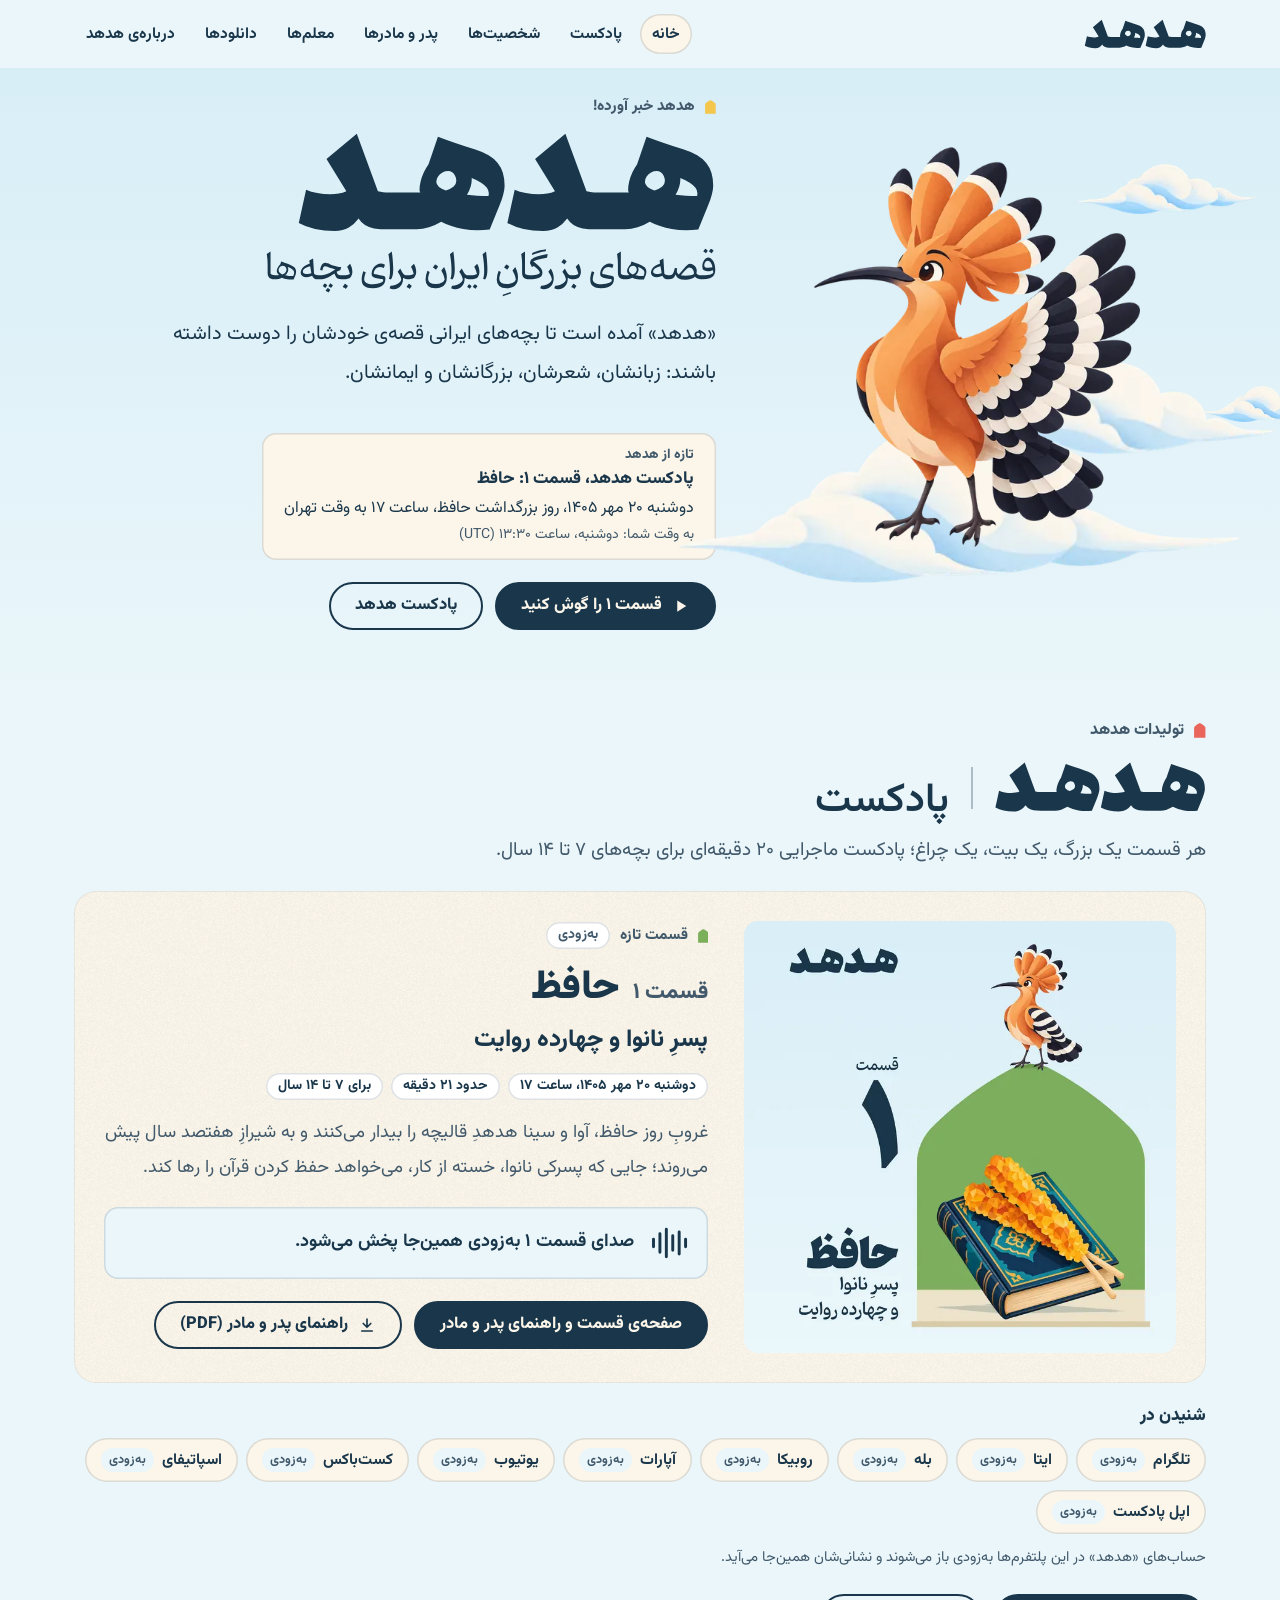
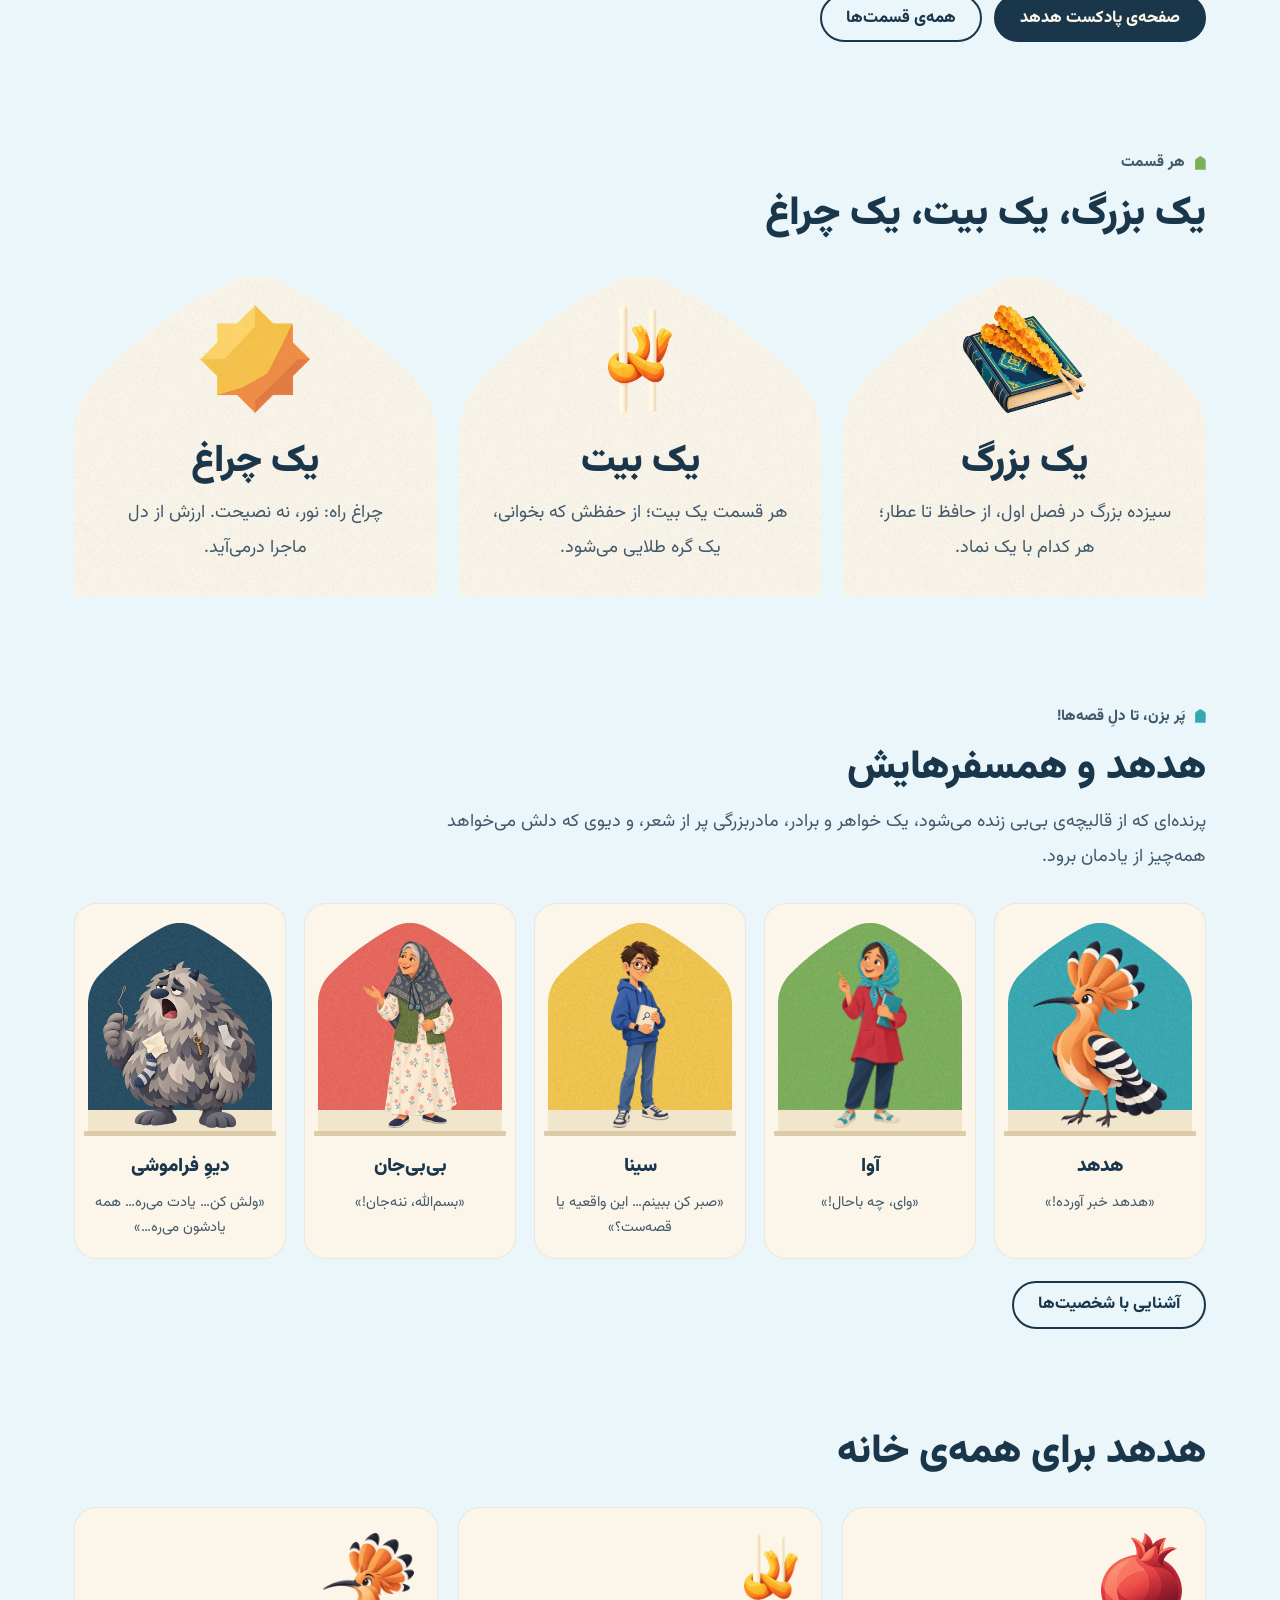
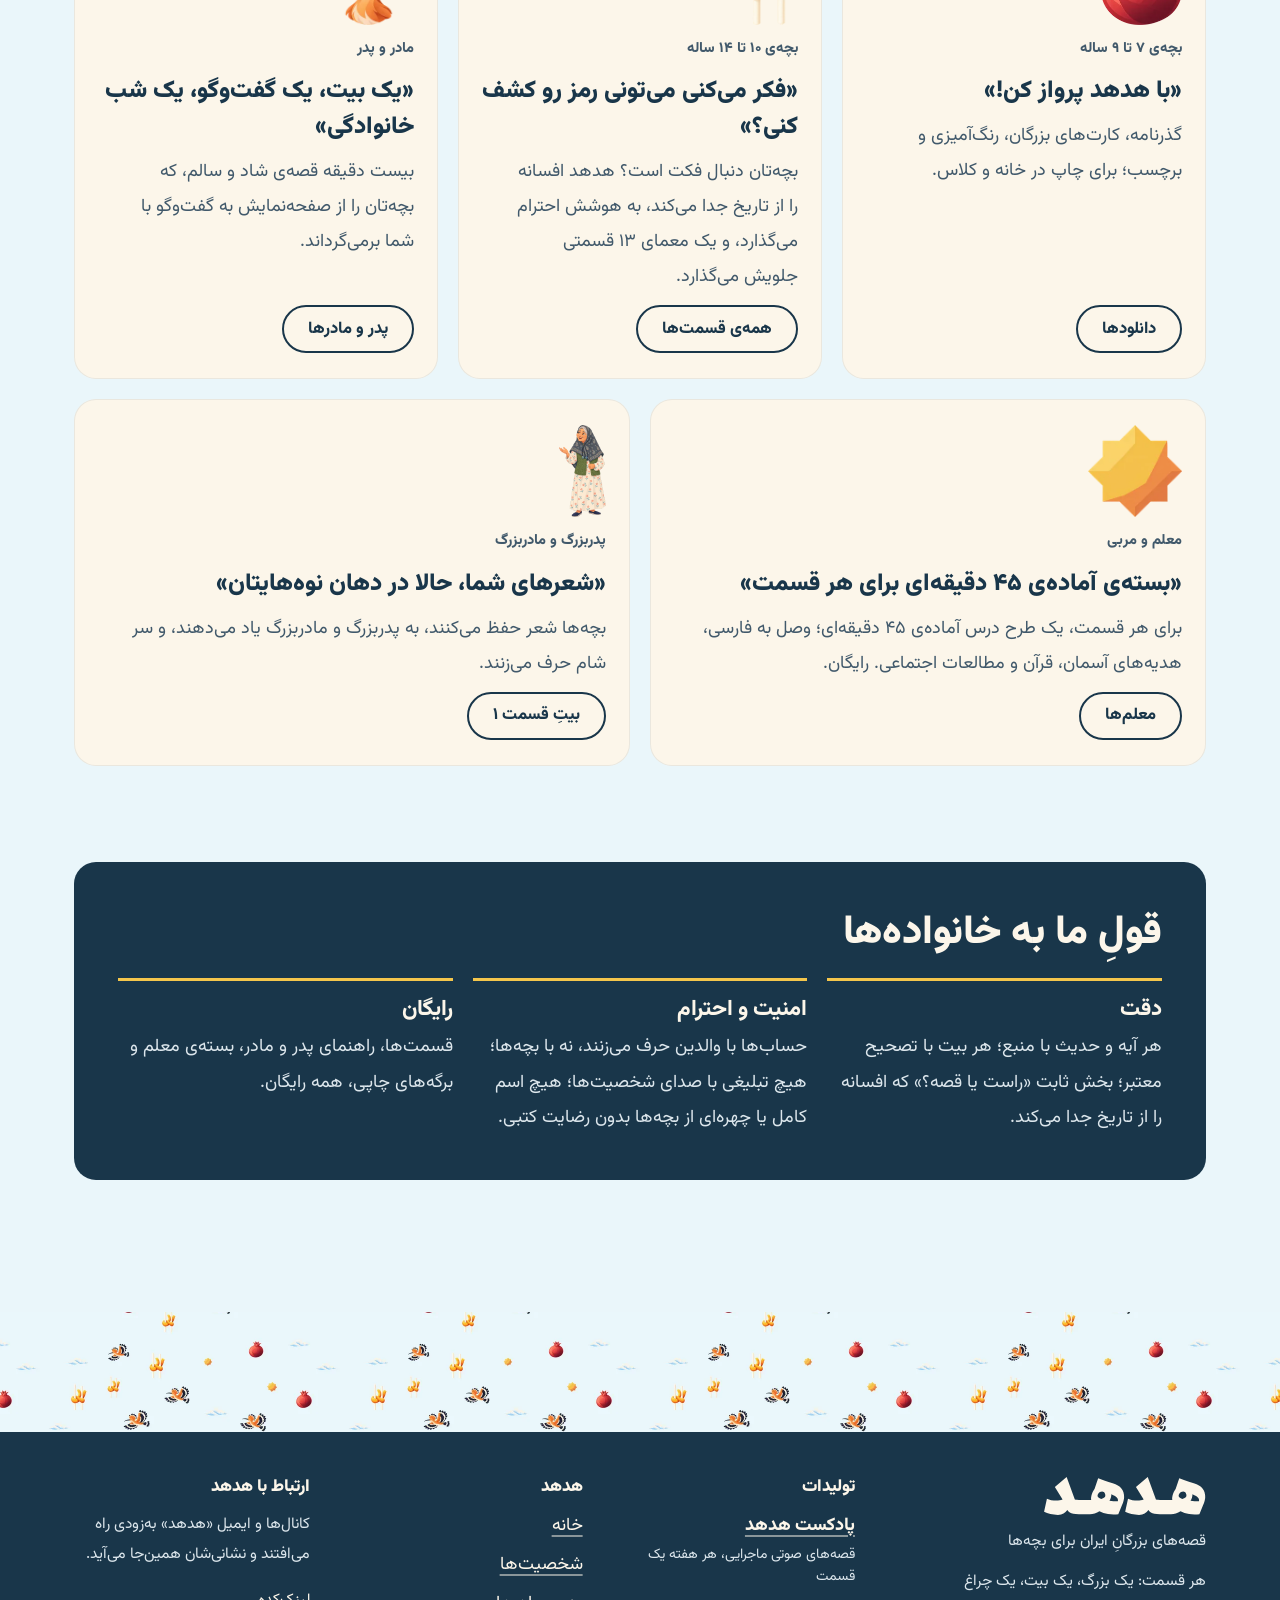
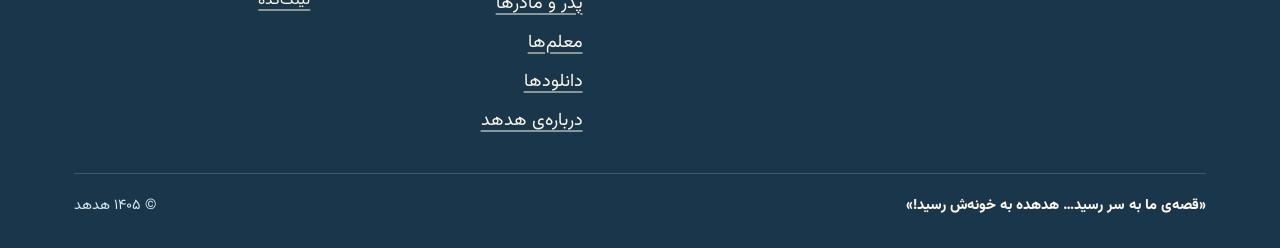
==== index.html @ d572d591 "«هدهد» website" ====
<!doctype html>
<html lang="fa" dir="rtl" class="no-js">
<head>
<meta charset="utf-8">
<meta name="viewport" content="width=device-width, initial-scale=1">
<title>هدهد، قصه‌های بزرگانِ ایران برای بچه‌ها</title>
<meta name="description" content="«هدهد»، قصه‌های بزرگانِ ایران برای بچه‌های ۷ تا ۱۴ سال: یک بزرگ، یک بیت، یک چراغ. پادکست هدهد، شخصیت‌ها، راهنمای پدر و مادر، بسته‌ی معلم و برگه‌های چاپی رایگان.">
<link rel="canonical" href="https://hodhodclub.com/">
<meta name="theme-color" content="#EAF6FA">
<meta property="og:type" content="website">
<meta property="og:site_name" content="هدهد، قصه‌های بزرگانِ ایران برای بچه‌ها">
<meta property="og:locale" content="fa_IR">
<meta property="og:title" content="هدهد، قصه‌های بزرگانِ ایران برای بچه‌ها">
<meta property="og:description" content="«هدهد»، قصه‌های بزرگانِ ایران برای بچه‌های ۷ تا ۱۴ سال: یک بزرگ، یک بیت، یک چراغ. پادکست هدهد، شخصیت‌ها، راهنمای پدر و مادر، بسته‌ی معلم و برگه‌های چاپی رایگان.">
<meta property="og:url" content="https://hodhodclub.com/">
<meta property="og:image" content="https://hodhodclub.com/og/hodhod.jpg">
<meta property="og:image:width" content="1200">
<meta property="og:image:height" content="630">
<meta property="og:image:alt" content="هدهد روی ابر، کنار نام «هدهد» و «قصه‌های بزرگانِ ایران برای بچه‌ها».">
<meta name="twitter:card" content="summary_large_image">
<link rel="icon" href="/favicon.ico" sizes="any">
<link rel="icon" type="image/png" sizes="32x32" href="/favicon-32.png">
<link rel="apple-touch-icon" href="/apple-touch-icon.png">
<link rel="manifest" href="/site.webmanifest">
<link rel="preload" href="/assets/fonts/vazirmatn.woff" as="font" type="font/woff" crossorigin>
<link rel="stylesheet" href="/assets/site.css?v=4108e3a9">
<script>document.documentElement.className='js';window.HUDHUD_TEXT={"local": "به وقت شما: {day}، ساعت {time}", "countdown": "تا انتشار: {left}", "soon": "به‌زودی", "out": "منتشر شد", "today": "امروز", "play": "پخش", "pause": "توقف", "copied": "نشانی صفحه کپی شد."}</script>
<script type="application/ld+json">{"@context": "https://schema.org", "@graph": [{"@type": "WebSite", "name": "هدهد", "alternateName": "هدهد، قصه‌های بزرگانِ ایران برای بچه‌ها", "url": "https://hodhodclub.com/", "inLanguage": "fa", "description": "«هدهد»، قصه‌های بزرگانِ ایران برای بچه‌های ۷ تا ۱۴ سال: یک بزرگ، یک بیت، یک چراغ. پادکست هدهد، شخصیت‌ها، راهنمای پدر و مادر، بسته‌ی معلم و برگه‌های چاپی رایگان."}, {"@type": "Brand", "name": "هدهد", "slogan": "هدهد خبر آورده!", "description": "تا بچه‌های ایرانی قصه‌ی خودشان را دوست داشته باشند: زبانشان، شعرشان، بزرگانشان و ایمانشان.", "logo": "https://hodhodclub.com/icon-512.png", "url": "https://hodhodclub.com/"}]}</script>
</head>
<body>
<a class="skip" href="#main">رفتن به محتوای اصلی</a>
<header class="site-head"><div class="wrap head-row">
<div class="brand-row"><a class="brand" href="/" aria-label="هدهد، صفحه‌ی اصلی"><svg class="wm-nav" aria-hidden="true" focusable="false" xmlns="http://www.w3.org/2000/svg" viewBox="-35 -1415 6046 1481"><path fill="currentColor" d="M690 -549Q638 -525 580.5 -514.5Q523 -504 457 -504Q363 -504 270.5 -521.0Q178 -538 110 -569L5 -92Q108 -35 238.5 -4.5Q369 26 518 26Q646 26 725.0 -24.0Q804 -74 866 -157Q907 -94 958.0 -60.0Q1009 -26 1088.5 -13.0Q1168 0 1292 0H1703V-530H1292Q1257 -530 1220.0 -534.5Q1183 -539 1144 -546L840 -1375L404 -1011Z M2008 -1332 1873 -937Q1835 -883 1805.5 -820.0Q1776 -757 1759.5 -691.5Q1743 -626 1743 -561Q1743 -545 1754 -531Q1746 -531 1738.5 -530.5Q1731 -530 1722.5 -530.0Q1714 -530 1703 -530Q1675 -530 1664.0 -510.0Q1653 -490 1653 -442V-93Q1653 -41 1663.5 -20.5Q1674 0 1703 0Q1789 0 1879.5 -29.0Q1970 -58 2055 -109Q2192 -36 2371.5 -5.0Q2551 26 2753 2L2888 -328Q2929 -423 2948.5 -501.0Q2968 -579 2968 -626Q2968 -730 2943.5 -811.5Q2919 -893 2868.0 -955.5Q2817 -1018 2737.0 -1065.0Q2657 -1112 2546 -1147Q2386 -1197 2257.5 -1241.5Q2129 -1286 2008 -1332ZM2122 -559Q1985 -610 1985 -682Q1985 -725 2009.5 -761.0Q2034 -797 2073.0 -818.5Q2112 -840 2155 -840Q2187 -840 2213.5 -820.5Q2240 -801 2256.5 -768.5Q2273 -736 2273 -697Q2273 -650 2234.5 -615.0Q2196 -580 2122 -559ZM2426 -496Q2461 -555 2479.5 -617.0Q2498 -679 2494 -738Q2576 -706 2630.5 -671.0Q2685 -636 2713.0 -598.5Q2741 -561 2741 -518Q2741 -510 2739.0 -499.5Q2737 -489 2736 -480Q2651 -480 2573.0 -484.0Q2495 -488 2426 -496Z M3693 -549Q3641 -525 3583.5 -514.5Q3526 -504 3460 -504Q3366 -504 3273.5 -521.0Q3181 -538 3113 -569L3008 -92Q3111 -35 3241.5 -4.5Q3372 26 3521 26Q3649 26 3728.0 -24.0Q3807 -74 3869 -157Q3910 -94 3961.0 -60.0Q4012 -26 4091.5 -13.0Q4171 0 4295 0H4706V-530H4295Q4260 -530 4223.0 -534.5Q4186 -539 4147 -546L3843 -1375L3407 -1011Z M5011 -1332 4876 -937Q4838 -883 4808.5 -820.0Q4779 -757 4762.5 -691.5Q4746 -626 4746 -561Q4746 -545 4757 -531Q4749 -531 4741.5 -530.5Q4734 -530 4725.5 -530.0Q4717 -530 4706 -530Q4678 -530 4667.0 -510.0Q4656 -490 4656 -442V-93Q4656 -41 4666.5 -20.5Q4677 0 4706 0Q4792 0 4882.5 -29.0Q4973 -58 5058 -109Q5195 -36 5374.5 -5.0Q5554 26 5756 2L5891 -328Q5932 -423 5951.5 -501.0Q5971 -579 5971 -626Q5971 -730 5946.5 -811.5Q5922 -893 5871.0 -955.5Q5820 -1018 5740.0 -1065.0Q5660 -1112 5549 -1147Q5389 -1197 5260.5 -1241.5Q5132 -1286 5011 -1332ZM5125 -559Q4988 -610 4988 -682Q4988 -725 5012.5 -761.0Q5037 -797 5076.0 -818.5Q5115 -840 5158 -840Q5190 -840 5216.5 -820.5Q5243 -801 5259.5 -768.5Q5276 -736 5276 -697Q5276 -650 5237.5 -615.0Q5199 -580 5125 -559ZM5429 -496Q5464 -555 5482.5 -617.0Q5501 -679 5497 -738Q5579 -706 5633.5 -671.0Q5688 -636 5716.0 -598.5Q5744 -561 5744 -518Q5744 -510 5742.0 -499.5Q5740 -489 5739 -480Q5654 -480 5576.0 -484.0Q5498 -488 5429 -496Z"/></svg></a></div>
<button class="menu-btn" type="button" aria-expanded="false" aria-controls="nav"><span class="bars"><span></span></span>فهرست</button>
<nav id="nav" class="nav" aria-label="فهرست"><ul><li><a href="/" aria-current="page">خانه</a></li><li><a href="/podcast/">پادکست</a></li><li><a href="/characters/">شخصیت‌ها</a></li><li><a href="/parents/">پدر و مادرها</a></li><li><a href="/teachers/">معلم‌ها</a></li><li><a href="/downloads/">دانلودها</a></li><li><a href="/about/">درباره‌ی هدهد</a></li></ul></nav>
</div></header>
<main id="main">

<section class="hero" aria-labelledby="hero-title"><div class="wrap hero-grid">
<div class="hero-art">
<img class="hero-cloud hero-cloud-a" src="/img/cloud-480.webp" srcset="/img/cloud-240.webp 240w, /img/cloud-480.webp 480w" sizes="160px" width="480" height="129" alt="" decoding="async"><img class="hero-cloud hero-cloud-b" src="/img/cloud-480.webp" srcset="/img/cloud-240.webp 240w, /img/cloud-480.webp 480w" sizes="120px" width="480" height="129" alt="" decoding="async">
<img class="hero-bird" src="/img/greeting-880.webp" srcset="/img/greeting-280.webp 280w, /img/greeting-440.webp 440w, /img/greeting-660.webp 660w, /img/greeting-880.webp 880w" sizes="(min-width: 900px) 330px, 220px" width="880" height="1081" alt="هدهد، پرنده‌ای نارنجی با تاج باز و بال‌های راه‌راه، بال‌هایش را برای سلام باز کرده است." decoding="async" fetchpriority="high">
<img class="hero-ground" src="/img/clouds-945.webp" srcset="/img/clouds-600.webp 600w, /img/clouds-945.webp 945w" sizes="(min-width: 900px) 600px, 400px" width="945" height="350" alt="" decoding="async">
</div>
<div class="hero-text">
<p class="eyebrow"><svg class="glyph" viewBox="0 0 1000 1300" aria-hidden="true" focusable="false" style="--g:var(--sunshine)"><path d="M0,1300 L0,460 L1,442 L3,424 L6,406 L11,389 L18,372 L25,356 L34,340 L44,325 L55,311 L67,297 L98,267 L130,239 L162,210 L196,183 L230,157 L265,132 L300,109 L337,86 L374,64 L411,43 L413,42 L415,41 L417,40 L420,39 L422,38 L424,37 L426,36 L428,35 L430,34 L432,34 L434,33 L437,32 L439,31 L441,31 L443,30 L445,29 L448,29 L450,28 L452,27 L454,27 L457,26 L459,26 L461,25 L463,25 L466,24 L468,24 L470,24 L472,23 L475,23 L477,23 L479,22 L482,22 L484,22 L486,22 L488,21 L491,21 L493,21 L495,21 L498,21 L500,21 L502,21 L505,21 L507,21 L509,21 L512,21 L514,22 L516,22 L518,22 L521,22 L523,23 L525,23 L528,23 L530,24 L532,24 L534,24 L537,25 L539,25 L541,26 L543,26 L546,27 L548,27 L550,28 L552,29 L555,29 L557,30 L559,31 L561,31 L563,32 L566,33 L568,34 L570,34 L572,35 L574,36 L576,37 L578,38 L580,39 L583,40 L585,41 L587,42 L589,43 L626,64 L663,86 L700,109 L735,132 L770,157 L804,183 L838,210 L870,239 L902,267 L933,297 L945,311 L956,325 L966,340 L975,356 L982,372 L989,389 L994,406 L997,424 L999,442 L1000,460 L1000,1300 Z"/></svg>هدهد خبر آورده!</p>
<h1 id="hero-title" class="hero-title"><span class="sr">هدهد، قصه‌های بزرگانِ ایران برای بچه‌ها</span><svg class="wm" aria-hidden="true" focusable="false" xmlns="http://www.w3.org/2000/svg" viewBox="-35 -1415 6046 1481"><path fill="currentColor" d="M690 -549Q638 -525 580.5 -514.5Q523 -504 457 -504Q363 -504 270.5 -521.0Q178 -538 110 -569L5 -92Q108 -35 238.5 -4.5Q369 26 518 26Q646 26 725.0 -24.0Q804 -74 866 -157Q907 -94 958.0 -60.0Q1009 -26 1088.5 -13.0Q1168 0 1292 0H1703V-530H1292Q1257 -530 1220.0 -534.5Q1183 -539 1144 -546L840 -1375L404 -1011Z M2008 -1332 1873 -937Q1835 -883 1805.5 -820.0Q1776 -757 1759.5 -691.5Q1743 -626 1743 -561Q1743 -545 1754 -531Q1746 -531 1738.5 -530.5Q1731 -530 1722.5 -530.0Q1714 -530 1703 -530Q1675 -530 1664.0 -510.0Q1653 -490 1653 -442V-93Q1653 -41 1663.5 -20.5Q1674 0 1703 0Q1789 0 1879.5 -29.0Q1970 -58 2055 -109Q2192 -36 2371.5 -5.0Q2551 26 2753 2L2888 -328Q2929 -423 2948.5 -501.0Q2968 -579 2968 -626Q2968 -730 2943.5 -811.5Q2919 -893 2868.0 -955.5Q2817 -1018 2737.0 -1065.0Q2657 -1112 2546 -1147Q2386 -1197 2257.5 -1241.5Q2129 -1286 2008 -1332ZM2122 -559Q1985 -610 1985 -682Q1985 -725 2009.5 -761.0Q2034 -797 2073.0 -818.5Q2112 -840 2155 -840Q2187 -840 2213.5 -820.5Q2240 -801 2256.5 -768.5Q2273 -736 2273 -697Q2273 -650 2234.5 -615.0Q2196 -580 2122 -559ZM2426 -496Q2461 -555 2479.5 -617.0Q2498 -679 2494 -738Q2576 -706 2630.5 -671.0Q2685 -636 2713.0 -598.5Q2741 -561 2741 -518Q2741 -510 2739.0 -499.5Q2737 -489 2736 -480Q2651 -480 2573.0 -484.0Q2495 -488 2426 -496Z M3693 -549Q3641 -525 3583.5 -514.5Q3526 -504 3460 -504Q3366 -504 3273.5 -521.0Q3181 -538 3113 -569L3008 -92Q3111 -35 3241.5 -4.5Q3372 26 3521 26Q3649 26 3728.0 -24.0Q3807 -74 3869 -157Q3910 -94 3961.0 -60.0Q4012 -26 4091.5 -13.0Q4171 0 4295 0H4706V-530H4295Q4260 -530 4223.0 -534.5Q4186 -539 4147 -546L3843 -1375L3407 -1011Z M5011 -1332 4876 -937Q4838 -883 4808.5 -820.0Q4779 -757 4762.5 -691.5Q4746 -626 4746 -561Q4746 -545 4757 -531Q4749 -531 4741.5 -530.5Q4734 -530 4725.5 -530.0Q4717 -530 4706 -530Q4678 -530 4667.0 -510.0Q4656 -490 4656 -442V-93Q4656 -41 4666.5 -20.5Q4677 0 4706 0Q4792 0 4882.5 -29.0Q4973 -58 5058 -109Q5195 -36 5374.5 -5.0Q5554 26 5756 2L5891 -328Q5932 -423 5951.5 -501.0Q5971 -579 5971 -626Q5971 -730 5946.5 -811.5Q5922 -893 5871.0 -955.5Q5820 -1018 5740.0 -1065.0Q5660 -1112 5549 -1147Q5389 -1197 5260.5 -1241.5Q5132 -1286 5011 -1332ZM5125 -559Q4988 -610 4988 -682Q4988 -725 5012.5 -761.0Q5037 -797 5076.0 -818.5Q5115 -840 5158 -840Q5190 -840 5216.5 -820.5Q5243 -801 5259.5 -768.5Q5276 -736 5276 -697Q5276 -650 5237.5 -615.0Q5199 -580 5125 -559ZM5429 -496Q5464 -555 5482.5 -617.0Q5501 -679 5497 -738Q5579 -706 5633.5 -671.0Q5688 -636 5716.0 -598.5Q5744 -561 5744 -518Q5744 -510 5742.0 -499.5Q5740 -489 5739 -480Q5654 -480 5576.0 -484.0Q5498 -488 5429 -496Z"/></svg><svg class="tag" aria-hidden="true" focusable="false" xmlns="http://www.w3.org/2000/svg" viewBox="20 -1753 25220 2750"><path fill="currentColor" d="M273 -1550 60 -1421Q83 -1293 96.0 -1133.5Q109 -974 109 -783V-357Q109 -225 158.5 -146.5Q208 -68 300.5 -34.0Q393 0 520 0H521V-224H520Q414 -224 358.0 -250.0Q302 -276 273 -318Z M869 -999 815 -825Q761 -783 717.0 -720.0Q673 -657 647.5 -585.0Q622 -513 622 -446Q622 -323 745 -235Q719 -230 693.5 -228.0Q668 -226 628.5 -225.0Q589 -224 521 -224Q503 -224 494.5 -207.5Q486 -191 486 -155V-70Q486 -33 494.5 -16.5Q503 0 521 0Q625 0 723.5 -21.5Q822 -43 909 -84Q1041 -25 1212.5 -0.5Q1384 24 1567 6L1606 -86Q1658 -186 1681.5 -266.5Q1705 -347 1705 -417Q1705 -502 1678.5 -567.5Q1652 -633 1589.5 -687.0Q1527 -741 1420.0 -791.5Q1313 -842 1152 -896Q1093 -915 1024.5 -940.0Q956 -965 869 -999ZM932 -269Q726 -355 726 -503Q726 -572 760.0 -631.0Q794 -690 848.5 -727.0Q903 -764 965 -764Q1020 -764 1066.5 -734.0Q1113 -704 1140.5 -653.0Q1168 -602 1168 -541Q1168 -455 1106.0 -383.5Q1044 -312 932 -269ZM1088 -225Q1208 -315 1249.0 -440.5Q1290 -566 1237 -688Q1369 -640 1447.0 -593.0Q1525 -546 1559.5 -490.0Q1594 -434 1594 -360Q1594 -318 1582.0 -276.0Q1570 -234 1544 -179Q1413 -179 1298.0 -190.5Q1183 -202 1088 -225Z M2496 -735Q2517 -606 2531.5 -517.5Q2546 -429 2559 -333Q2512 -321 2445.5 -311.0Q2379 -301 2310 -301Q2253 -301 2201.0 -312.5Q2149 -324 2116.5 -351.0Q2084 -378 2084 -425Q2084 -502 2141.0 -559.5Q2198 -617 2292.5 -660.0Q2387 -703 2496 -735ZM2472 -885Q2294 -826 2181.5 -742.0Q2069 -658 2015.5 -562.5Q1962 -467 1962 -372Q1962 -256 2051.0 -187.5Q2140 -119 2297 -119Q2452 -119 2605 -199Q2642 -97 2719.5 -48.5Q2797 0 2946 0H2947V-224H2946Q2859 -224 2796.0 -247.0Q2733 -270 2711 -323L2659 -1161L2445 -1054Z M3345 -920Q3115 -919 3050 -513L3181 -496Q3204 -619 3236.0 -672.0Q3268 -725 3317 -725Q3351 -725 3400.0 -712.0Q3449 -699 3553 -662Q3637 -633 3699.0 -612.5Q3761 -592 3813.5 -578.5Q3866 -565 3919 -555Q3732 -431 3584.5 -358.5Q3437 -286 3302.0 -255.0Q3167 -224 3016 -224H2947Q2929 -224 2920.5 -207.5Q2912 -191 2912 -156V-68Q2912 -33 2920.5 -16.5Q2929 0 2947 0H3039Q3175 0 3294.5 -29.0Q3414 -58 3542.5 -125.5Q3671 -193 3834 -308Q3840 -312 3845.5 -316.0Q3851 -320 3856 -324L3909 -197Q3949 -89 4030.5 -44.5Q4112 0 4243 0H4349V-224H4257Q4184 -224 4129.0 -238.0Q4074 -252 4033 -280L3976 -418Q4047 -461 4094.5 -479.0Q4142 -497 4184 -502L4236 -683Q4131 -687 4035.5 -703.5Q3940 -720 3835.5 -753.5Q3731 -787 3598 -844Q3525 -875 3479.5 -891.5Q3434 -908 3404.0 -914.0Q3374 -920 3345 -920ZM3514 744Q3543 705 3568.5 669.0Q3594 633 3621 595Q3602 576 3583.0 560.5Q3564 545 3546 532Q3526 517 3506.0 506.5Q3486 496 3467 489Q3441 527 3415.0 565.0Q3389 603 3361 642Q3382 653 3401.5 665.5Q3421 678 3440 691Q3460 703 3479.0 716.5Q3498 730 3514 744ZM3663 487Q3682 462 3700.0 437.5Q3718 413 3736.0 388.0Q3754 363 3771 338Q3753 320 3735.0 304.0Q3717 288 3699 275Q3679 259 3659.0 248.0Q3639 237 3619 229Q3601 255 3583.5 279.0Q3566 303 3548.0 328.0Q3530 353 3509 382Q3528 392 3547.5 403.5Q3567 415 3585 429Q3599 437 3612.5 447.0Q3626 457 3639.0 467.0Q3652 477 3663 487ZM3297 231Q3281 256 3264.0 280.5Q3247 305 3230.5 330.0Q3214 355 3195 380Q3215 392 3234.5 404.0Q3254 416 3272.0 429.0Q3290 442 3307.5 456.5Q3325 471 3341 486Q3368 449 3394.5 412.5Q3421 376 3448 338Q3408 299 3370.5 271.5Q3333 244 3297 231Z M4440 254Q4410 298 4380.5 340.5Q4351 383 4319 426Q4366 451 4409.0 481.0Q4452 511 4489 546Q4521 503 4551.5 460.5Q4582 418 4612 376Q4567 332 4524.5 301.0Q4482 270 4440 254ZM4349 0H4379Q4475 0 4558.0 -15.5Q4641 -31 4727 -65Q4796 -154 4827.0 -235.5Q4858 -317 4858 -403Q4858 -519 4826.0 -641.0Q4794 -763 4734 -876L4566 -708Q4619 -612 4656.5 -509.0Q4694 -406 4720 -290Q4656 -253 4571.0 -238.5Q4486 -224 4385 -224H4349Q4330 -224 4322.0 -207.5Q4314 -191 4314 -156V-68Q4314 -33 4322.0 -16.5Q4330 0 4349 0Z M6625 -633 6685 -819Q6565 -879 6462 -879Q6347 -879 6233 -815Q6144 -766 6078.0 -687.0Q6012 -608 5975.5 -511.5Q5939 -415 5939 -312Q5939 -219 5977.0 -164.0Q6015 -109 6111.5 -79.0Q6208 -49 6384 -30Q6481 -20 6523.5 -10.5Q6566 -1 6585 15L6583 113Q6540 160 6454.0 197.5Q6368 235 6256.0 256.0Q6144 277 6021 277Q5859 277 5748.0 245.0Q5637 213 5579.5 149.5Q5522 86 5522 -5Q5522 -66 5545.0 -168.0Q5568 -270 5610 -396L5471 -452Q5428 -327 5405.5 -210.5Q5383 -94 5383 8Q5383 258 5532.0 381.0Q5681 504 5983 504Q6204 504 6367.0 445.0Q6530 386 6619.5 276.5Q6709 167 6709 17V-64Q6709 -118 6682.0 -150.5Q6655 -183 6577.5 -204.0Q6500 -225 6345 -246Q6236 -263 6177.0 -275.0Q6118 -287 6092.0 -302.5Q6066 -318 6055 -342Q6057 -433 6107.0 -511.5Q6157 -590 6236.0 -639.0Q6315 -688 6405 -688Q6445 -688 6499.0 -674.0Q6553 -660 6625 -633Z M7068 -1550 6880 -1405Q6901 -1296 6917.0 -1176.5Q6933 -1057 6944.0 -934.5Q6955 -812 6961.0 -694.0Q6967 -576 6967 -470Q6967 -316 6953.0 -214.5Q6939 -113 6905 -24L7017 17Q7084 -69 7116.5 -212.5Q7149 -356 7149 -550Q7149 -629 7144.5 -731.0Q7140 -833 7132.5 -945.5Q7125 -1058 7115.0 -1169.5Q7105 -1281 7093.0 -1379.5Q7081 -1478 7068 -1550Z M7541 -598 7400 -420Q7487 -293 7534.0 -191.5Q7581 -90 7601 9Q7577 106 7495.5 183.0Q7414 260 7286.5 308.0Q7159 356 6997 367L6946 510Q7013 536 7072.5 548.5Q7132 561 7181 561Q7304 561 7403.5 509.5Q7503 458 7572.0 368.5Q7641 279 7674.5 163.0Q7708 47 7700 -82Q7799 0 7927 0H7928V-224H7927Q7829 -224 7770.0 -258.5Q7711 -293 7662 -380Z M8019 254Q7989 298 7959.5 340.5Q7930 383 7898 426Q7945 451 7988.0 481.0Q8031 511 8068 546Q8100 503 8130.5 460.5Q8161 418 8191 376Q8146 332 8103.5 301.0Q8061 270 8019 254ZM7928 0H7958Q8054 0 8137.0 -15.5Q8220 -31 8306 -65Q8375 -154 8406.0 -235.5Q8437 -317 8437 -403Q8437 -519 8405.0 -641.0Q8373 -763 8313 -876L8145 -708Q8198 -612 8235.5 -509.0Q8273 -406 8299 -290Q8235 -253 8150.0 -238.5Q8065 -224 7964 -224H7928Q7909 -224 7901.0 -207.5Q7893 -191 7893 -156V-68Q7893 -33 7901.0 -16.5Q7909 0 7928 0Z M10032 12Q9994 131 9862.5 200.0Q9731 269 9538 269Q9320 269 9212.0 191.5Q9104 114 9104 -32Q9104 -97 9124.0 -185.0Q9144 -273 9192 -412L9069 -474Q8962 -212 8962 23Q8962 259 9100.5 381.5Q9239 504 9509 504Q9717 504 9860.0 437.0Q10003 370 10078.0 240.5Q10153 111 10153 -73Q10153 -189 10138.0 -284.0Q10123 -379 10089.5 -474.0Q10056 -569 10000 -685L9845 -498Q9899 -400 9937.5 -312.5Q9976 -225 9999.0 -145.5Q10022 -66 10032 12ZM9492 -828Q9462 -784 9432.5 -741.5Q9403 -699 9371 -656Q9418 -631 9461.0 -601.0Q9504 -571 9541 -536Q9573 -579 9603.5 -621.5Q9634 -664 9664 -706Q9619 -750 9576.5 -781.0Q9534 -812 9492 -828Z M10518 -1550 10330 -1405Q10351 -1296 10367.0 -1176.5Q10383 -1057 10394.0 -934.5Q10405 -812 10411.0 -694.0Q10417 -576 10417 -470Q10417 -316 10403.0 -214.5Q10389 -113 10355 -24L10467 17Q10534 -69 10566.5 -212.5Q10599 -356 10599 -550Q10599 -629 10594.5 -731.0Q10590 -833 10582.5 -945.5Q10575 -1058 10565.0 -1169.5Q10555 -1281 10543.0 -1379.5Q10531 -1478 10518 -1550Z M10991 -598 10850 -420Q10937 -293 10984.0 -191.5Q11031 -90 11051 9Q11027 106 10945.5 183.0Q10864 260 10736.5 308.0Q10609 356 10447 367L10396 510Q10463 536 10522.5 548.5Q10582 561 10631 561Q10754 561 10853.5 509.5Q10953 458 11022.0 368.5Q11091 279 11124.5 163.0Q11158 47 11150 -82Q11249 0 11377 0H11473V-224H11377Q11279 -224 11220.0 -258.5Q11161 -293 11112 -380Z M11758 533Q11776 508 11794.5 483.5Q11813 459 11831.0 434.0Q11849 409 11866 384Q11848 365 11830.0 349.0Q11812 333 11794 320Q11774 304 11754.0 293.0Q11734 282 11714 275Q11695 301 11677.0 326.0Q11659 351 11641.0 376.0Q11623 401 11604 428Q11623 438 11642.5 449.5Q11662 461 11680 474Q11694 483 11707.5 493.0Q11721 503 11734.0 513.0Q11747 523 11758 533ZM11392 276Q11376 302 11359.0 326.5Q11342 351 11325.5 375.5Q11309 400 11290 426Q11310 437 11329.5 449.0Q11349 461 11367.0 474.5Q11385 488 11402.5 502.0Q11420 516 11436 532Q11463 495 11489.5 458.5Q11516 422 11543 384Q11503 344 11465.5 317.0Q11428 290 11392 276ZM11473 0H11503Q11599 0 11682.0 -15.5Q11765 -31 11851 -65Q11920 -154 11951.0 -235.5Q11982 -317 11982 -403Q11982 -519 11950.0 -641.0Q11918 -763 11858 -876L11690 -708Q11743 -612 11780.5 -509.0Q11818 -406 11844 -290Q11780 -253 11695.0 -238.5Q11610 -224 11509 -224H11473Q11454 -224 11446.0 -207.5Q11438 -191 11438 -156V-68Q11438 -33 11446.0 -16.5Q11454 0 11473 0Z M12348 -1550 12160 -1405Q12181 -1296 12197.0 -1176.5Q12213 -1057 12224.0 -934.5Q12235 -812 12241.0 -694.0Q12247 -576 12247 -470Q12247 -316 12233.0 -214.5Q12219 -113 12185 -24L12297 17Q12364 -69 12396.5 -212.5Q12429 -356 12429 -550Q12429 -629 12424.5 -731.0Q12420 -833 12412.5 -945.5Q12405 -1058 12395.0 -1169.5Q12385 -1281 12373.0 -1379.5Q12361 -1478 12348 -1550Z M13290 866V957L13743 801V710Z M14022 12Q13984 131 13852.5 200.0Q13721 269 13528 269Q13310 269 13202.0 191.5Q13094 114 13094 -32Q13094 -97 13114.0 -185.0Q13134 -273 13182 -412L13059 -474Q12952 -212 12952 23Q12952 259 13090.5 381.5Q13229 504 13499 504Q13707 504 13850.0 437.0Q13993 370 14068.0 240.5Q14143 111 14143 -73Q14143 -189 14128.0 -284.0Q14113 -379 14079.5 -474.0Q14046 -569 13990 -685L13835 -498Q13889 -400 13927.5 -312.5Q13966 -225 13989.0 -145.5Q14012 -66 14022 12ZM13482 -828Q13452 -784 13422.5 -741.5Q13393 -699 13361 -656Q13408 -631 13451.0 -601.0Q13494 -571 13531 -536Q13563 -579 13593.5 -621.5Q13624 -664 13654 -706Q13609 -750 13566.5 -781.0Q13524 -812 13482 -828Z M14537 -1550 14324 -1421Q14347 -1293 14360.0 -1133.5Q14373 -974 14373 -783V-357Q14373 -225 14422.5 -146.5Q14472 -68 14564.5 -34.0Q14657 0 14784 0H14785V-224H14784Q14678 -224 14622.0 -250.0Q14566 -276 14537 -318Z M15700 -1566 15714 -1682Q15574 -1662 15447.0 -1634.5Q15320 -1607 15197.0 -1568.5Q15074 -1530 14943 -1478L14928 -1360Q15125 -1438 15315.0 -1488.5Q15505 -1539 15700 -1566ZM15809 -1421Q15581 -1378 15410.5 -1335.0Q15240 -1292 15127.0 -1247.5Q15014 -1203 14956 -1156Q14924 -1140 14902.5 -1119.5Q14881 -1099 14865.0 -1069.0Q14849 -1039 14833 -992L14812 -916L14922 -688L15033 -739Q15189 -627 15274.5 -528.0Q15360 -429 15371 -347Q15329 -304 15257.5 -277.0Q15186 -250 15077.5 -237.0Q14969 -224 14817 -224H14785Q14766 -224 14758.0 -208.5Q14750 -193 14750 -158V-66Q14750 -31 14758.0 -15.5Q14766 0 14785 0H14817Q14956 0 15077.0 -18.0Q15198 -36 15291.0 -72.5Q15384 -109 15438 -160Q15472 -202 15492.0 -260.0Q15512 -318 15512 -380Q15512 -443 15486.5 -506.5Q15461 -570 15402.5 -642.5Q15344 -715 15245.0 -805.0Q15146 -895 14997 -1011Q15121 -1055 15235.0 -1089.0Q15349 -1123 15476.5 -1151.5Q15604 -1180 15768 -1210Z M16146 -48Q16146 -139 16129.5 -224.5Q16113 -310 16077.0 -401.0Q16041 -492 15983 -598L15842 -420Q15929 -293 15976.0 -191.5Q16023 -90 16043 9Q16019 107 15937.0 184.0Q15855 261 15728.0 308.5Q15601 356 15439 367L15388 510Q15455 536 15514.5 548.5Q15574 561 15623 561Q15774 561 15892.0 482.0Q16010 403 16078.0 265.5Q16146 128 16146 -48Z M16772 -598 16631 -420Q16718 -293 16765.0 -191.5Q16812 -90 16832 9Q16808 106 16726.5 183.0Q16645 260 16517.5 308.0Q16390 356 16228 367L16177 510Q16244 536 16303.5 548.5Q16363 561 16412 561Q16535 561 16634.5 509.5Q16734 458 16803.0 368.5Q16872 279 16905.5 163.0Q16939 47 16931 -82Q17030 0 17158 0H17159V-224H17158Q17060 -224 17001.0 -258.5Q16942 -293 16893 -380ZM16695 -1124Q16665 -1080 16635.5 -1037.5Q16606 -995 16574 -952Q16621 -927 16664.0 -897.0Q16707 -867 16744 -832Q16776 -875 16806.5 -917.5Q16837 -960 16867 -1002Q16822 -1046 16779.5 -1077.0Q16737 -1108 16695 -1124Z M17250 254Q17220 298 17190.5 340.5Q17161 383 17129 426Q17176 451 17219.0 481.0Q17262 511 17299 546Q17331 503 17361.5 460.5Q17392 418 17422 376Q17377 332 17334.5 301.0Q17292 270 17250 254ZM17159 0H17189Q17285 0 17368.0 -15.5Q17451 -31 17537 -65Q17606 -154 17637.0 -235.5Q17668 -317 17668 -403Q17668 -519 17636.0 -641.0Q17604 -763 17544 -876L17376 -708Q17429 -612 17466.5 -509.0Q17504 -406 17530 -290Q17466 -253 17381.0 -238.5Q17296 -224 17195 -224H17159Q17140 -224 17132.0 -207.5Q17124 -191 17124 -156V-68Q17124 -33 17132.0 -16.5Q17140 0 17159 0Z M19435 -633 19495 -819Q19375 -879 19272 -879Q19157 -879 19043 -815Q18954 -766 18888.0 -687.0Q18822 -608 18785.5 -511.5Q18749 -415 18749 -312Q18749 -219 18787.0 -164.0Q18825 -109 18921.5 -79.0Q19018 -49 19194 -30Q19291 -20 19333.5 -10.5Q19376 -1 19395 15L19393 113Q19350 160 19264.0 197.5Q19178 235 19066.0 256.0Q18954 277 18831 277Q18669 277 18558.0 245.0Q18447 213 18389.5 149.5Q18332 86 18332 -5Q18332 -66 18355.0 -168.0Q18378 -270 18420 -396L18281 -452Q18238 -327 18215.5 -210.5Q18193 -94 18193 8Q18193 258 18342.0 381.0Q18491 504 18793 504Q19014 504 19177.0 445.0Q19340 386 19429.5 276.5Q19519 167 19519 17V-64Q19519 -118 19492.0 -150.5Q19465 -183 19387.5 -204.0Q19310 -225 19155 -246Q19046 -263 18987.0 -275.0Q18928 -287 18902.0 -302.5Q18876 -318 18865 -342Q18867 -433 18917.0 -511.5Q18967 -590 19046.0 -639.0Q19125 -688 19215 -688Q19255 -688 19309.0 -674.0Q19363 -660 19435 -633Z M19907 -1550 19694 -1421Q19717 -1293 19730.0 -1133.5Q19743 -974 19743 -783V-357Q19743 -225 19792.5 -146.5Q19842 -68 19934.5 -34.0Q20027 0 20154 0H20155V-224H20154Q20048 -224 19992.0 -250.0Q19936 -276 19907 -318Z M20503 -999 20449 -825Q20395 -783 20351.0 -720.0Q20307 -657 20281.5 -585.0Q20256 -513 20256 -446Q20256 -323 20379 -235Q20353 -230 20327.5 -228.0Q20302 -226 20262.5 -225.0Q20223 -224 20155 -224Q20137 -224 20128.5 -207.5Q20120 -191 20120 -155V-70Q20120 -33 20128.5 -16.5Q20137 0 20155 0Q20259 0 20357.5 -21.5Q20456 -43 20543 -84Q20675 -25 20846.5 -0.5Q21018 24 21201 6L21240 -86Q21292 -186 21315.5 -266.5Q21339 -347 21339 -417Q21339 -502 21312.5 -567.5Q21286 -633 21223.5 -687.0Q21161 -741 21054.0 -791.5Q20947 -842 20786 -896Q20727 -915 20658.5 -940.0Q20590 -965 20503 -999ZM20566 -269Q20360 -355 20360 -503Q20360 -572 20394.0 -631.0Q20428 -690 20482.5 -727.0Q20537 -764 20599 -764Q20654 -764 20700.5 -734.0Q20747 -704 20774.5 -653.0Q20802 -602 20802 -541Q20802 -455 20740.0 -383.5Q20678 -312 20566 -269ZM20722 -225Q20842 -315 20883.0 -440.5Q20924 -566 20871 -688Q21003 -640 21081.0 -593.0Q21159 -546 21193.5 -490.0Q21228 -434 21228 -360Q21228 -318 21216.0 -276.0Q21204 -234 21178 -179Q21047 -179 20932.0 -190.5Q20817 -202 20722 -225Z M22130 -735Q22151 -606 22165.5 -517.5Q22180 -429 22193 -333Q22146 -321 22079.5 -311.0Q22013 -301 21944 -301Q21887 -301 21835.0 -312.5Q21783 -324 21750.5 -351.0Q21718 -378 21718 -425Q21718 -502 21775.0 -559.5Q21832 -617 21926.5 -660.0Q22021 -703 22130 -735ZM22106 -885Q21928 -826 21815.5 -742.0Q21703 -658 21649.5 -562.5Q21596 -467 21596 -372Q21596 -256 21685.0 -187.5Q21774 -119 21931 -119Q22086 -119 22239 -199Q22276 -97 22353.5 -48.5Q22431 0 22580 0H22581V-224H22580Q22493 -224 22430.0 -247.0Q22367 -270 22345 -323L22293 -1161L22079 -1054Z M23730 -667Q23803 -667 23858.0 -631.5Q23913 -596 23948.5 -539.0Q23984 -482 23997.5 -418.0Q24011 -354 24001 -297Q23954 -251 23827.5 -226.0Q23701 -201 23520 -201Q23445 -201 23385.0 -207.5Q23325 -214 23277 -226Q23401 -372 23479.5 -459.5Q23558 -547 23604.5 -592.0Q23651 -637 23679.0 -652.0Q23707 -667 23730 -667ZM23791 -870Q23757 -870 23722.5 -856.0Q23688 -842 23641.5 -804.5Q23595 -767 23530.5 -699.0Q23466 -631 23374.0 -524.5Q23282 -418 23155 -264Q23047 -322 23047 -455Q23047 -482 23051.5 -521.0Q23056 -560 23067 -616L22932 -633Q22904 -506 22875.5 -425.5Q22847 -345 22810.0 -301.0Q22773 -257 22718.0 -240.5Q22663 -224 22581 -224Q22564 -224 22555.0 -208.0Q22546 -192 22546 -156V-68Q22546 -32 22555.0 -16.0Q22564 0 22581 0Q22738 0 22832.5 -63.0Q22927 -126 22975 -267Q23023 -119 23152.0 -48.0Q23281 23 23497 23Q23588 23 23678.0 10.5Q23768 -2 23853.0 -30.0Q23938 -58 24013 -105Q24024 -117 24034.0 -130.5Q24044 -144 24054 -158Q24117 -74 24207.5 -37.0Q24298 0 24406 0H24407V-224H24406Q24326 -224 24259.5 -246.5Q24193 -269 24141 -333Q24151 -368 24157.0 -403.5Q24163 -439 24163 -477Q24163 -543 24134.0 -612.0Q24105 -681 24053.0 -739.5Q24001 -798 23934.0 -834.0Q23867 -870 23791 -870Z M25200 -523Q25200 -667 25169.0 -793.5Q25138 -920 25084.0 -1017.5Q25030 -1115 24958.5 -1170.5Q24887 -1226 24808 -1226Q24741 -1226 24680.5 -1184.5Q24620 -1143 24573.0 -1071.0Q24526 -999 24499.5 -906.5Q24473 -814 24473 -711Q24473 -576 24542.5 -516.0Q24612 -456 24772 -456Q24852 -456 24929.5 -469.0Q25007 -482 25072 -505Q25079 -452 25082.0 -415.0Q25085 -378 25086 -348Q25053 -312 24969.0 -283.5Q24885 -255 24763.0 -239.5Q24641 -224 24494 -224H24407Q24389 -224 24380.5 -207.5Q24372 -191 24372 -156V-68Q24372 -33 24380.5 -16.5Q24389 0 24407 0H24494Q24738 0 24894.0 -55.0Q25050 -110 25125.0 -226.0Q25200 -342 25200 -523ZM25041 -678Q24994 -664 24934.0 -656.5Q24874 -649 24804 -649Q24682 -649 24634.0 -679.0Q24586 -709 24586 -785Q24586 -854 24613.0 -912.0Q24640 -970 24684.5 -1005.0Q24729 -1040 24783 -1040Q24877 -1040 24944.5 -944.0Q25012 -848 25041 -678ZM24996 -1455Q25014 -1480 25032.5 -1504.5Q25051 -1529 25069.0 -1554.0Q25087 -1579 25104 -1604Q25086 -1623 25068.0 -1639.0Q25050 -1655 25032 -1668Q25012 -1684 24992.0 -1695.0Q24972 -1706 24952 -1713Q24933 -1687 24915.0 -1662.0Q24897 -1637 24879.0 -1612.0Q24861 -1587 24842 -1560Q24861 -1550 24880.5 -1538.5Q24900 -1527 24918 -1514Q24932 -1505 24945.5 -1495.0Q24959 -1485 24972.0 -1475.0Q24985 -1465 24996 -1455ZM24630 -1712Q24614 -1686 24597.0 -1661.5Q24580 -1637 24563.5 -1612.5Q24547 -1588 24528 -1562Q24548 -1551 24567.5 -1539.0Q24587 -1527 24605.0 -1513.5Q24623 -1500 24640.5 -1486.0Q24658 -1472 24674 -1456Q24701 -1493 24727.5 -1529.5Q24754 -1566 24781 -1604Q24741 -1644 24703.5 -1671.0Q24666 -1698 24630 -1712Z"/></svg></h1>
<p class="lead">«هدهد» آمده است تا بچه‌های ایرانی قصه‌ی خودشان را دوست داشته باشند: زبانشان، شعرشان، بزرگانشان و ایمانشان.</p>
<div class="release"><span class="kicker">تازه از هدهد</span><b>پادکست هدهد، قسمت ۱: حافظ</b><span>دوشنبه ۲۰ مهر ۱۴۰۵، روز بزرگداشت حافظ، ساعت ۱۷ به وقت تهران</span>
<small data-local="2026-10-12T13:30:00Z" hidden></small><small data-countdown="2026-10-12T13:30:00Z" hidden></small></div>
<div class="actions"><a class="btn btn-primary" href="#now"><svg class="i" viewBox="0 0 24 24" aria-hidden="true"><path fill="currentColor" d="M19 12 7 4.5v15z"/></svg>قسمت ۱ را گوش کنید</a>
<a class="btn btn-ghost" href="/podcast/">پادکست هدهد</a></div>
</div></div></section>

<section class="section" id="now" aria-labelledby="now-title"><div class="wrap">
<h2 id="now-title" class="eyebrow eyebrow-h"><svg class="glyph" viewBox="0 0 1000 1300" aria-hidden="true" focusable="false" style="--g:var(--coral)"><path d="M0,1300 L0,460 L1,442 L3,424 L6,406 L11,389 L18,372 L25,356 L34,340 L44,325 L55,311 L67,297 L98,267 L130,239 L162,210 L196,183 L230,157 L265,132 L300,109 L337,86 L374,64 L411,43 L413,42 L415,41 L417,40 L420,39 L422,38 L424,37 L426,36 L428,35 L430,34 L432,34 L434,33 L437,32 L439,31 L441,31 L443,30 L445,29 L448,29 L450,28 L452,27 L454,27 L457,26 L459,26 L461,25 L463,25 L466,24 L468,24 L470,24 L472,23 L475,23 L477,23 L479,22 L482,22 L484,22 L486,22 L488,21 L491,21 L493,21 L495,21 L498,21 L500,21 L502,21 L505,21 L507,21 L509,21 L512,21 L514,22 L516,22 L518,22 L521,22 L523,23 L525,23 L528,23 L530,24 L532,24 L534,24 L537,25 L539,25 L541,26 L543,26 L546,27 L548,27 L550,28 L552,29 L555,29 L557,30 L559,31 L561,31 L563,32 L566,33 L568,34 L570,34 L572,35 L574,36 L576,37 L578,38 L580,39 L583,40 L585,41 L587,42 L589,43 L626,64 L663,86 L700,109 L735,132 L770,157 L804,183 L838,210 L870,239 L902,267 L933,297 L945,311 L956,325 L966,340 L975,356 L982,372 L989,389 L994,406 L997,424 L999,442 L1000,460 L1000,1300 Z"/></svg>تولیدات هدهد</h2>
<div class="product-block" style="--accent:var(--turquoise)">
<div class="product-head"><h3 class="product-name"><span class="sr">پادکست هدهد</span><span class="lockup" aria-hidden="true"><svg class="wm-lock" aria-hidden="true" focusable="false" xmlns="http://www.w3.org/2000/svg" viewBox="-35 -1415 6046 1481"><path fill="currentColor" d="M690 -549Q638 -525 580.5 -514.5Q523 -504 457 -504Q363 -504 270.5 -521.0Q178 -538 110 -569L5 -92Q108 -35 238.5 -4.5Q369 26 518 26Q646 26 725.0 -24.0Q804 -74 866 -157Q907 -94 958.0 -60.0Q1009 -26 1088.5 -13.0Q1168 0 1292 0H1703V-530H1292Q1257 -530 1220.0 -534.5Q1183 -539 1144 -546L840 -1375L404 -1011Z M2008 -1332 1873 -937Q1835 -883 1805.5 -820.0Q1776 -757 1759.5 -691.5Q1743 -626 1743 -561Q1743 -545 1754 -531Q1746 -531 1738.5 -530.5Q1731 -530 1722.5 -530.0Q1714 -530 1703 -530Q1675 -530 1664.0 -510.0Q1653 -490 1653 -442V-93Q1653 -41 1663.5 -20.5Q1674 0 1703 0Q1789 0 1879.5 -29.0Q1970 -58 2055 -109Q2192 -36 2371.5 -5.0Q2551 26 2753 2L2888 -328Q2929 -423 2948.5 -501.0Q2968 -579 2968 -626Q2968 -730 2943.5 -811.5Q2919 -893 2868.0 -955.5Q2817 -1018 2737.0 -1065.0Q2657 -1112 2546 -1147Q2386 -1197 2257.5 -1241.5Q2129 -1286 2008 -1332ZM2122 -559Q1985 -610 1985 -682Q1985 -725 2009.5 -761.0Q2034 -797 2073.0 -818.5Q2112 -840 2155 -840Q2187 -840 2213.5 -820.5Q2240 -801 2256.5 -768.5Q2273 -736 2273 -697Q2273 -650 2234.5 -615.0Q2196 -580 2122 -559ZM2426 -496Q2461 -555 2479.5 -617.0Q2498 -679 2494 -738Q2576 -706 2630.5 -671.0Q2685 -636 2713.0 -598.5Q2741 -561 2741 -518Q2741 -510 2739.0 -499.5Q2737 -489 2736 -480Q2651 -480 2573.0 -484.0Q2495 -488 2426 -496Z M3693 -549Q3641 -525 3583.5 -514.5Q3526 -504 3460 -504Q3366 -504 3273.5 -521.0Q3181 -538 3113 -569L3008 -92Q3111 -35 3241.5 -4.5Q3372 26 3521 26Q3649 26 3728.0 -24.0Q3807 -74 3869 -157Q3910 -94 3961.0 -60.0Q4012 -26 4091.5 -13.0Q4171 0 4295 0H4706V-530H4295Q4260 -530 4223.0 -534.5Q4186 -539 4147 -546L3843 -1375L3407 -1011Z M5011 -1332 4876 -937Q4838 -883 4808.5 -820.0Q4779 -757 4762.5 -691.5Q4746 -626 4746 -561Q4746 -545 4757 -531Q4749 -531 4741.5 -530.5Q4734 -530 4725.5 -530.0Q4717 -530 4706 -530Q4678 -530 4667.0 -510.0Q4656 -490 4656 -442V-93Q4656 -41 4666.5 -20.5Q4677 0 4706 0Q4792 0 4882.5 -29.0Q4973 -58 5058 -109Q5195 -36 5374.5 -5.0Q5554 26 5756 2L5891 -328Q5932 -423 5951.5 -501.0Q5971 -579 5971 -626Q5971 -730 5946.5 -811.5Q5922 -893 5871.0 -955.5Q5820 -1018 5740.0 -1065.0Q5660 -1112 5549 -1147Q5389 -1197 5260.5 -1241.5Q5132 -1286 5011 -1332ZM5125 -559Q4988 -610 4988 -682Q4988 -725 5012.5 -761.0Q5037 -797 5076.0 -818.5Q5115 -840 5158 -840Q5190 -840 5216.5 -820.5Q5243 -801 5259.5 -768.5Q5276 -736 5276 -697Q5276 -650 5237.5 -615.0Q5199 -580 5125 -559ZM5429 -496Q5464 -555 5482.5 -617.0Q5501 -679 5497 -738Q5579 -706 5633.5 -671.0Q5688 -636 5716.0 -598.5Q5744 -561 5744 -518Q5744 -510 5742.0 -499.5Q5740 -489 5739 -480Q5654 -480 5576.0 -484.0Q5498 -488 5429 -496Z"/></svg><span class="lockup-rule"></span><span class="lockup-label">پادکست</span></span></h3>
<p>هر قسمت یک بزرگ، یک بیت، یک چراغ؛ پادکست ماجرایی ۲۰ دقیقه‌ای برای بچه‌های ۷ تا ۱۴ سال.</p></div>
<div class="ep-feature card grain">
<a class="ep-feature-cover" href="/podcast/episode-01-hafez/"><img src="/img/cover01-1100.webp" srcset="/img/cover01-400.webp 400w, /img/cover01-700.webp 700w, /img/cover01-1100.webp 1100w" sizes="(min-width: 860px) 440px, 92vw" width="1100" height="1100" alt="کاور قسمت ۱: حافظ، پسرِ نانوا و چهارده روایت" loading="lazy" decoding="async"></a>
<div class="ep-feature-body">
<p class="eyebrow"><svg class="glyph" viewBox="0 0 1000 1300" aria-hidden="true" focusable="false" style="--g:var(--leaf)"><path d="M0,1300 L0,460 L1,442 L3,424 L6,406 L11,389 L18,372 L25,356 L34,340 L44,325 L55,311 L67,297 L98,267 L130,239 L162,210 L196,183 L230,157 L265,132 L300,109 L337,86 L374,64 L411,43 L413,42 L415,41 L417,40 L420,39 L422,38 L424,37 L426,36 L428,35 L430,34 L432,34 L434,33 L437,32 L439,31 L441,31 L443,30 L445,29 L448,29 L450,28 L452,27 L454,27 L457,26 L459,26 L461,25 L463,25 L466,24 L468,24 L470,24 L472,23 L475,23 L477,23 L479,22 L482,22 L484,22 L486,22 L488,21 L491,21 L493,21 L495,21 L498,21 L500,21 L502,21 L505,21 L507,21 L509,21 L512,21 L514,22 L516,22 L518,22 L521,22 L523,23 L525,23 L528,23 L530,24 L532,24 L534,24 L537,25 L539,25 L541,26 L543,26 L546,27 L548,27 L550,28 L552,29 L555,29 L557,30 L559,31 L561,31 L563,32 L566,33 L568,34 L570,34 L572,35 L574,36 L576,37 L578,38 L580,39 L583,40 L585,41 L587,42 L589,43 L626,64 L663,86 L700,109 L735,132 L770,157 L804,183 L838,210 L870,239 L902,267 L933,297 L945,311 L956,325 L966,340 L975,356 L982,372 L989,389 L994,406 L997,424 L999,442 L1000,460 L1000,1300 Z"/></svg>قسمت تازه<span class="chip status" data-status="2026-10-12T13:30:00Z"></span></p>
<h4 id="now-ep" class="ep-head"><span class="ep-num">قسمت ۱</span>حافظ</h4>
<p class="ep-title">پسرِ نانوا و چهارده روایت</p>
<ul class="meta"><li class="chip">دوشنبه ۲۰ مهر ۱۴۰۵، ساعت ۱۷</li><li class="chip">حدود ۲۱ دقیقه</li><li class="chip">برای ۷ تا ۱۴ سال</li></ul>
<p class="logline">غروبِ روز حافظ، آوا و سینا هدهدِ قالیچه را بیدار می‌کنند و به شیرازِ هفتصد سال پیش می‌روند؛ جایی که پسرکی نانوا، خسته از کار، می‌خواهد حفظ کردن قرآن را رها کند.</p>
<div class="player player-wait" role="note"><svg viewBox="0 0 48 48" aria-hidden="true"><g fill="none" stroke="currentColor" stroke-width="3.2" stroke-linecap="round"><path d="M6 20v8M13 14v20M20 9v30M27 16v16M34 12v24M41 20v8"/></g></svg><p data-late="صدای قسمت ۱ به‌زودی همین‌جا پخش می‌شود." data-at="2026-10-12T13:30:00Z">صدای قسمت ۱ از دوشنبه ۲۰ مهر، ساعت ۱۷ به وقت تهران، همین‌جا پخش می‌شود.</p></div>
<div class="actions"><a class="btn btn-primary" href="/podcast/episode-01-hafez/">صفحه‌ی قسمت و راهنمای پدر و مادر</a><a class="btn btn-ghost" href="/downloads/hodhod-parent-guide-ep01.pdf" download><svg viewBox="0 0 24 24" aria-hidden="true"><path fill="none" stroke="currentColor" stroke-width="2.2" stroke-linecap="round" stroke-linejoin="round" d="M12 4v11m-5-5 5 5 5-5M5 20h14"/></svg>راهنمای پدر و مادر (PDF)</a></div>
</div></div>
<div class="platforms"><h4>شنیدن در</h4><ul><li><span class="platform" aria-disabled="true">تلگرام<span class="soon">به‌زودی</span></span></li><li><span class="platform" aria-disabled="true">ایتا<span class="soon">به‌زودی</span></span></li><li><span class="platform" aria-disabled="true">بله<span class="soon">به‌زودی</span></span></li><li><span class="platform" aria-disabled="true">روبیکا<span class="soon">به‌زودی</span></span></li><li><span class="platform" aria-disabled="true">آپارات<span class="soon">به‌زودی</span></span></li><li><span class="platform" aria-disabled="true">یوتیوب<span class="soon">به‌زودی</span></span></li><li><span class="platform" aria-disabled="true">کست‌باکس<span class="soon">به‌زودی</span></span></li><li><span class="platform" aria-disabled="true">اسپاتیفای<span class="soon">به‌زودی</span></span></li><li><span class="platform" aria-disabled="true">اپل پادکست<span class="soon">به‌زودی</span></span></li></ul><p class="note">حساب‌های «هدهد» در این پلتفرم‌ها به‌زودی باز می‌شوند و نشانی‌شان همین‌جا می‌آید.</p></div>
<div class="actions"><a class="btn btn-primary" href="/podcast/">صفحه‌ی پادکست هدهد</a>
<a class="btn btn-ghost" href="/podcast/#season">همه‌ی قسمت‌ها</a></div>
</div>
</div></section>

<section class="section" aria-labelledby="promise-title"><div class="wrap">
<div class="section-head"><p class="eyebrow"><svg class="glyph" viewBox="0 0 1000 1300" aria-hidden="true" focusable="false" style="--g:var(--leaf)"><path d="M0,1300 L0,460 L1,442 L3,424 L6,406 L11,389 L18,372 L25,356 L34,340 L44,325 L55,311 L67,297 L98,267 L130,239 L162,210 L196,183 L230,157 L265,132 L300,109 L337,86 L374,64 L411,43 L413,42 L415,41 L417,40 L420,39 L422,38 L424,37 L426,36 L428,35 L430,34 L432,34 L434,33 L437,32 L439,31 L441,31 L443,30 L445,29 L448,29 L450,28 L452,27 L454,27 L457,26 L459,26 L461,25 L463,25 L466,24 L468,24 L470,24 L472,23 L475,23 L477,23 L479,22 L482,22 L484,22 L486,22 L488,21 L491,21 L493,21 L495,21 L498,21 L500,21 L502,21 L505,21 L507,21 L509,21 L512,21 L514,22 L516,22 L518,22 L521,22 L523,23 L525,23 L528,23 L530,24 L532,24 L534,24 L537,25 L539,25 L541,26 L543,26 L546,27 L548,27 L550,28 L552,29 L555,29 L557,30 L559,31 L561,31 L563,32 L566,33 L568,34 L570,34 L572,35 L574,36 L576,37 L578,38 L580,39 L583,40 L585,41 L587,42 L589,43 L626,64 L663,86 L700,109 L735,132 L770,157 L804,183 L838,210 L870,239 L902,267 L933,297 L945,311 L956,325 L966,340 L975,356 L982,372 L989,389 L994,406 L997,424 L999,442 L1000,460 L1000,1300 Z"/></svg>هر قسمت</p><h2 id="promise-title">یک بزرگ، یک بیت، یک چراغ</h2></div>
<div class="promise-grid"><article class="promise-card"><img src="/img/sym01-440.webp" srcset="/img/sym01-240.webp 240w, /img/sym01-440.webp 440w" sizes="200px" width="440" height="386" alt="" loading="lazy" decoding="async"><h3>یک بزرگ</h3><p>سیزده بزرگ در فصل اول، از حافظ تا عطار؛ هر کدام با یک نماد.</p></article><article class="promise-card"><img src="/img/knot-240.webp" srcset="/img/knot-120.webp 120w, /img/knot-240.webp 240w" sizes="200px" width="240" height="408" alt="" loading="lazy" decoding="async"><h3>یک بیت</h3><p>هر قسمت یک بیت؛ از حفظش که بخوانی، یک گره طلایی می‌شود.</p></article><article class="promise-card"><img src="/img/star-400.webp" srcset="/img/star-200.webp 200w, /img/star-400.webp 400w" sizes="200px" width="400" height="392" alt="" loading="lazy" decoding="async"><h3>یک چراغ</h3><p>چراغ راه: نور، نه نصیحت. ارزش از دل ماجرا درمی‌آید.</p></article></div>
</div></section>

<section class="section" aria-labelledby="cast-title"><div class="wrap">
<div class="section-head"><p class="eyebrow"><svg class="glyph" viewBox="0 0 1000 1300" aria-hidden="true" focusable="false" style="--g:var(--turquoise)"><path d="M0,1300 L0,460 L1,442 L3,424 L6,406 L11,389 L18,372 L25,356 L34,340 L44,325 L55,311 L67,297 L98,267 L130,239 L162,210 L196,183 L230,157 L265,132 L300,109 L337,86 L374,64 L411,43 L413,42 L415,41 L417,40 L420,39 L422,38 L424,37 L426,36 L428,35 L430,34 L432,34 L434,33 L437,32 L439,31 L441,31 L443,30 L445,29 L448,29 L450,28 L452,27 L454,27 L457,26 L459,26 L461,25 L463,25 L466,24 L468,24 L470,24 L472,23 L475,23 L477,23 L479,22 L482,22 L484,22 L486,22 L488,21 L491,21 L493,21 L495,21 L498,21 L500,21 L502,21 L505,21 L507,21 L509,21 L512,21 L514,22 L516,22 L518,22 L521,22 L523,23 L525,23 L528,23 L530,24 L532,24 L534,24 L537,25 L539,25 L541,26 L543,26 L546,27 L548,27 L550,28 L552,29 L555,29 L557,30 L559,31 L561,31 L563,32 L566,33 L568,34 L570,34 L572,35 L574,36 L576,37 L578,38 L580,39 L583,40 L585,41 L587,42 L589,43 L626,64 L663,86 L700,109 L735,132 L770,157 L804,183 L838,210 L870,239 L902,267 L933,297 L945,311 L956,325 L966,340 L975,356 L982,372 L989,389 L994,406 L997,424 L999,442 L1000,460 L1000,1300 Z"/></svg>پَر بزن، تا دلِ قصه‌ها!</p><h2 id="cast-title">هدهد و همسفرهایش</h2>
<p>پرنده‌ای که از قالیچه‌ی بی‌بی زنده می‌شود، یک خواهر و برادر، مادربزرگی پر از شعر، و دیوی که دلش می‌خواهد همه‌چیز از یادمان برود.</p></div>
<div class="cast-row"><a class="cast-card" href="/characters/#hudhud" style="--accent:var(--turquoise)"><div class="niche"><div class="niche-arch grain-50"></div><div class="niche-shelf"></div><div class="niche-ledge"></div>
<div class="niche-art"><img src="/img/hudhud-760.webp" srcset="/img/hudhud-320.webp 320w, /img/hudhud-520.webp 520w, /img/hudhud-760.webp 760w" sizes="(min-width: 1000px) 200px, 40vw" width="760" height="1051" alt="هدهد، پرنده‌ای نارنجی با تاج و بال‌های راه‌راه سیاه و سفید." loading="lazy" decoding="async"></div></div><b>هدهد</b><span class="say">«هدهد خبر آورده!»</span></a><a class="cast-card" href="/characters/#ava" style="--accent:var(--leaf)"><div class="niche"><div class="niche-arch grain-50"></div><div class="niche-shelf"></div><div class="niche-ledge"></div>
<div class="niche-art"><img src="/img/ava-334.webp" srcset="/img/ava-300.webp 300w, /img/ava-334.webp 334w" sizes="(min-width: 1000px) 200px, 40vw" width="334" height="850" alt="آوا، دختری هشت‌ساله با روسری فیروزه‌ای و کت قرمز، با دفتر نقاشی‌اش." loading="lazy" decoding="async"></div></div><b>آوا</b><span class="say">«وای، چه باحال!»</span></a><a class="cast-card" href="/characters/#sina" style="--accent:var(--sunshine)"><div class="niche"><div class="niche-arch grain-50"></div><div class="niche-shelf"></div><div class="niche-ledge"></div>
<div class="niche-art"><img src="/img/sina-506.webp" srcset="/img/sina-300.webp 300w, /img/sina-506.webp 506w" sizes="(min-width: 1000px) 200px, 40vw" width="506" height="1609" alt="سینا، پسری دوازده‌ساله با عینک و هودی آبی، با دفترچه‌اش." loading="lazy" decoding="async"></div></div><b>سینا</b><span class="say">«صبر کن ببینم… این واقعیه یا قصه‌ست؟»</span></a><a class="cast-card" href="/characters/#bibi-jan" style="--accent:var(--coral)"><div class="niche"><div class="niche-arch grain-50"></div><div class="niche-shelf"></div><div class="niche-ledge"></div>
<div class="niche-art"><img src="/img/bibi-520.webp" srcset="/img/bibi-300.webp 300w, /img/bibi-520.webp 520w" sizes="(min-width: 1000px) 200px, 40vw" width="520" height="1027" alt="بی‌بی‌جان، مادربزرگی خندان با چارقد، پیراهن گل‌دار و جلیقه‌ی بافتنی." loading="lazy" decoding="async"></div></div><b>بی‌بی‌جان</b><span class="say">«بسم‌الله، ننه‌جان!»</span></a><a class="cast-card" href="/characters/#div" style="--accent:var(--night)"><div class="niche"><div class="niche-arch grain-50"></div><div class="niche-shelf"></div><div class="niche-ledge"></div>
<div class="niche-art"><img src="/img/div-520.webp" srcset="/img/div-300.webp 300w, /img/div-520.webp 520w" sizes="(min-width: 1000px) 200px, 40vw" width="520" height="559" alt="دیوِ فراموشی، موجودی خاکستری و پشمالو با یک سوزن کج، در حال خمیازه." loading="lazy" decoding="async"></div></div><b>دیوِ فراموشی</b><span class="say">«ولش کن… یادت می‌ره… همه یادشون می‌ره…»</span></a></div>
<div class="actions"><a class="btn btn-ghost" href="/characters/">آشنایی با شخصیت‌ها</a></div>
</div></section>

<section class="section" aria-labelledby="who-title"><div class="wrap">
<div class="section-head"><h2 id="who-title">هدهد برای همه‌ی خانه</h2></div>
<div class="who-grid"><div class="who"><img src="/img/pomegranate-320.webp" srcset="/img/pomegranate-160.webp 160w, /img/pomegranate-320.webp 320w" sizes="92px" width="320" height="362" alt="" loading="lazy" decoding="async"><span class="kicker">بچه‌ی ۷ تا ۹ ساله</span><span class="say">«با هدهد پرواز کن!»</span><p>گذرنامه، کارت‌های بزرگان، رنگ‌آمیزی و برچسب؛ برای چاپ در خانه و کلاس.</p><a class="btn btn-ghost" href="/downloads/">دانلودها</a></div><div class="who"><img src="/img/knot-240.webp" srcset="/img/knot-120.webp 120w, /img/knot-240.webp 240w" sizes="92px" width="240" height="408" alt="" loading="lazy" decoding="async"><span class="kicker">بچه‌ی ۱۰ تا ۱۴ ساله</span><span class="say">«فکر می‌کنی می‌تونی رمز رو کشف کنی؟»</span><p>بچه‌تان دنبال فکت است؟ هدهد افسانه را از تاریخ جدا می‌کند، به هوشش احترام می‌گذارد، و یک معمای ۱۳ قسمتی جلویش می‌گذارد.</p><a class="btn btn-ghost" href="/podcast/#season">همه‌ی قسمت‌ها</a></div><div class="who"><img src="/img/avatar-400.webp" srcset="/img/avatar-200.webp 200w, /img/avatar-400.webp 400w" sizes="92px" width="400" height="403" alt="" loading="lazy" decoding="async"><span class="kicker">مادر و پدر</span><span class="say">«یک بیت، یک گفت‌وگو، یک شب خانوادگی»</span><p>بیست دقیقه قصه‌ی شاد و سالم، که بچه‌تان را از صفحه‌نمایش به گفت‌وگو با شما برمی‌گرداند.</p><a class="btn btn-ghost" href="/parents/">پدر و مادرها</a></div><div class="who"><img src="/img/star-400.webp" srcset="/img/star-200.webp 200w, /img/star-400.webp 400w" sizes="92px" width="400" height="392" alt="" loading="lazy" decoding="async"><span class="kicker">معلم و مربی</span><span class="say">«بسته‌ی آماده‌ی ۴۵ دقیقه‌ای برای هر قسمت»</span><p>برای هر قسمت، یک طرح درس آماده‌ی ۴۵ دقیقه‌ای؛ وصل به فارسی، هدیه‌های آسمان، قرآن و مطالعات اجتماعی. رایگان.</p><a class="btn btn-ghost" href="/teachers/">معلم‌ها</a></div><div class="who"><img src="/img/bibi-520.webp" srcset="/img/bibi-300.webp 300w, /img/bibi-520.webp 520w" sizes="92px" width="520" height="1027" alt="" loading="lazy" decoding="async"><span class="kicker">پدربزرگ و مادربزرگ</span><span class="say">«شعرهای شما، حالا در دهان نوه‌هایتان»</span><p>بچه‌ها شعر حفظ می‌کنند، به پدربزرگ و مادربزرگ یاد می‌دهند، و سر شام حرف می‌زنند.</p><a class="btn btn-ghost" href="/podcast/episode-01-hafez/#verse">بیتِ قسمت ۱</a></div></div>
</div></section>

<section class="section" aria-labelledby="trust-title"><div class="wrap"><div class="trust">
<h2 id="trust-title">قولِ ما به خانواده‌ها</h2>
<div class="grid grid-3"><div><h3>دقت</h3><p>هر آیه و حدیث با منبع؛ هر بیت با تصحیح معتبر؛ بخش ثابت «راست یا قصه؟» که افسانه را از تاریخ جدا می‌کند.</p></div><div><h3>امنیت و احترام</h3><p>حساب‌ها با والدین حرف می‌زنند، نه با بچه‌ها؛ هیچ تبلیغی با صدای شخصیت‌ها؛ هیچ اسم کامل یا چهره‌ای از بچه‌ها بدون رضایت کتبی.</p></div><div><h3>رایگان</h3><p>قسمت‌ها، راهنمای پدر و مادر، بسته‌ی معلم و برگه‌های چاپی، همه رایگان.</p></div></div>
</div></div></section>
</main>
<div class="band" aria-hidden="true"></div>
<footer class="site-foot"><div class="wrap">
<div class="foot-grid">
<div class="foot-brand"><svg class="wm-nav" aria-hidden="true" focusable="false" xmlns="http://www.w3.org/2000/svg" viewBox="-35 -1415 6046 1481"><path fill="currentColor" d="M690 -549Q638 -525 580.5 -514.5Q523 -504 457 -504Q363 -504 270.5 -521.0Q178 -538 110 -569L5 -92Q108 -35 238.5 -4.5Q369 26 518 26Q646 26 725.0 -24.0Q804 -74 866 -157Q907 -94 958.0 -60.0Q1009 -26 1088.5 -13.0Q1168 0 1292 0H1703V-530H1292Q1257 -530 1220.0 -534.5Q1183 -539 1144 -546L840 -1375L404 -1011Z M2008 -1332 1873 -937Q1835 -883 1805.5 -820.0Q1776 -757 1759.5 -691.5Q1743 -626 1743 -561Q1743 -545 1754 -531Q1746 -531 1738.5 -530.5Q1731 -530 1722.5 -530.0Q1714 -530 1703 -530Q1675 -530 1664.0 -510.0Q1653 -490 1653 -442V-93Q1653 -41 1663.5 -20.5Q1674 0 1703 0Q1789 0 1879.5 -29.0Q1970 -58 2055 -109Q2192 -36 2371.5 -5.0Q2551 26 2753 2L2888 -328Q2929 -423 2948.5 -501.0Q2968 -579 2968 -626Q2968 -730 2943.5 -811.5Q2919 -893 2868.0 -955.5Q2817 -1018 2737.0 -1065.0Q2657 -1112 2546 -1147Q2386 -1197 2257.5 -1241.5Q2129 -1286 2008 -1332ZM2122 -559Q1985 -610 1985 -682Q1985 -725 2009.5 -761.0Q2034 -797 2073.0 -818.5Q2112 -840 2155 -840Q2187 -840 2213.5 -820.5Q2240 -801 2256.5 -768.5Q2273 -736 2273 -697Q2273 -650 2234.5 -615.0Q2196 -580 2122 -559ZM2426 -496Q2461 -555 2479.5 -617.0Q2498 -679 2494 -738Q2576 -706 2630.5 -671.0Q2685 -636 2713.0 -598.5Q2741 -561 2741 -518Q2741 -510 2739.0 -499.5Q2737 -489 2736 -480Q2651 -480 2573.0 -484.0Q2495 -488 2426 -496Z M3693 -549Q3641 -525 3583.5 -514.5Q3526 -504 3460 -504Q3366 -504 3273.5 -521.0Q3181 -538 3113 -569L3008 -92Q3111 -35 3241.5 -4.5Q3372 26 3521 26Q3649 26 3728.0 -24.0Q3807 -74 3869 -157Q3910 -94 3961.0 -60.0Q4012 -26 4091.5 -13.0Q4171 0 4295 0H4706V-530H4295Q4260 -530 4223.0 -534.5Q4186 -539 4147 -546L3843 -1375L3407 -1011Z M5011 -1332 4876 -937Q4838 -883 4808.5 -820.0Q4779 -757 4762.5 -691.5Q4746 -626 4746 -561Q4746 -545 4757 -531Q4749 -531 4741.5 -530.5Q4734 -530 4725.5 -530.0Q4717 -530 4706 -530Q4678 -530 4667.0 -510.0Q4656 -490 4656 -442V-93Q4656 -41 4666.5 -20.5Q4677 0 4706 0Q4792 0 4882.5 -29.0Q4973 -58 5058 -109Q5195 -36 5374.5 -5.0Q5554 26 5756 2L5891 -328Q5932 -423 5951.5 -501.0Q5971 -579 5971 -626Q5971 -730 5946.5 -811.5Q5922 -893 5871.0 -955.5Q5820 -1018 5740.0 -1065.0Q5660 -1112 5549 -1147Q5389 -1197 5260.5 -1241.5Q5132 -1286 5011 -1332ZM5125 -559Q4988 -610 4988 -682Q4988 -725 5012.5 -761.0Q5037 -797 5076.0 -818.5Q5115 -840 5158 -840Q5190 -840 5216.5 -820.5Q5243 -801 5259.5 -768.5Q5276 -736 5276 -697Q5276 -650 5237.5 -615.0Q5199 -580 5125 -559ZM5429 -496Q5464 -555 5482.5 -617.0Q5501 -679 5497 -738Q5579 -706 5633.5 -671.0Q5688 -636 5716.0 -598.5Q5744 -561 5744 -518Q5744 -510 5742.0 -499.5Q5740 -489 5739 -480Q5654 -480 5576.0 -484.0Q5498 -488 5429 -496Z"/></svg><p>قصه‌های بزرگانِ ایران برای بچه‌ها</p><p>هر قسمت: یک بزرگ، یک بیت، یک چراغ</p></div>
<nav class="foot-products" aria-labelledby="f-prod"><h2 id="f-prod">تولیدات</h2><ul><li><a href="/podcast/">پادکست هدهد</a><small>قصه‌های صوتی ماجرایی، هر هفته یک قسمت</small></li></ul></nav>
<nav aria-labelledby="f-brand"><h2 id="f-brand">هدهد</h2><ul class="cols"><li><a href="/">خانه</a></li><li><a href="/characters/">شخصیت‌ها</a></li><li><a href="/parents/">پدر و مادرها</a></li><li><a href="/teachers/">معلم‌ها</a></li><li><a href="/downloads/">دانلودها</a></li><li><a href="/about/">درباره‌ی هدهد</a></li></ul></nav>
<div><h2 id="contact">ارتباط با هدهد</h2><p>کانال‌ها و ایمیل «هدهد» به‌زودی راه می‌افتند و نشانی‌شان همین‌جا می‌آید.</p><p><a href="/links/">لینک‌کده</a></p></div>
</div>
<div class="foot-end"><span class="closing">«قصه‌ی ما به سر رسید… <strong>هدهده به خونه‌ش رسید!</strong>»</span><span>© ۱۴۰۵ هدهد</span></div>
</div></footer>
<script src="/assets/site.js?v=4108e3a9" defer></script>
</body>
</html>
---- assets/site.css ----
/* «هدهد» website, «آسمان روشن» identity (areas/podcast/03-branding/design-system.md). Mobile first, RTL.
   Colours only from the design system; no gradients except the sky itself, no glow, no drop shadows. */
/* Type: Pinar (design-system.md › Type), served from the site itself. build.py › build_font() writes the
   @font-face rules between the markers: Fontamin's Farsi-digit Pinar for the text, its Latin-digit Pinar for Latin
   letters and digits only (or, with --font vazirmatn, the free fallback). */
/*FONT*/
@font-face { font-family: "HodhodText"; src: url("fonts/vazirmatn.woff") format("woff"); font-weight: 100 900; font-display: swap; }
/*/FONT*/

:root {
  --sky: #EAF6FA; --sky-top: #D8EEF7; --cream: #FCF6EA; --navy: #19364A; --ink-2: #41596B;
  --cinnamon: #EF9245; --coral: #EA655A; --leaf: #7CAF59; --sunshine: #F4C64C; --turquoise: #36A8B2;
  --night: #234A60; --shelf: #F1E5CC; --ledge: #DCCBA8; --white: #FFFFFF;
  --line: rgba(25, 54, 74, .14); --line-2: rgba(25, 54, 74, .08);
  --accent: var(--leaf);
  --r: 22px; --r-s: 14px; --wrap: 1180px; --gutter: 16px;
  --grain: url("../img/grain.png");
  --arch: url("arch.svg");
  color-scheme: light;
}
@media (min-width: 600px) { :root { --gutter: 24px; } }

*, *::before, *::after { box-sizing: border-box; }
[hidden] { display: none !important; }
html { -webkit-text-size-adjust: 100%; text-size-adjust: 100%; scroll-behavior: smooth; scroll-padding-top: 16px; }
body { margin: 0; background: var(--sky); color: var(--navy); font-family: "HodhodText", Tahoma, sans-serif;
       font-variation-settings: "KSHD" 100; font-size: 17px; line-height: 1.95; font-weight: 400; overflow-x: hidden;
       -webkit-font-smoothing: antialiased; }
@media (min-width: 900px) { body { font-size: 18px; } }
img, svg { display: block; max-width: 100%; }
img { height: auto; }
a { color: inherit; text-decoration-thickness: 1.5px; text-underline-offset: 5px; text-decoration-color: rgba(25, 54, 74, .45); }
a:hover { text-decoration-color: currentColor; }
:focus-visible { outline: 3px solid var(--navy); outline-offset: 3px; border-radius: 6px; }
strong, b { font-weight: 800; }
h1, h2, h3, h4 { margin: 0; line-height: 1.35; font-weight: 900; text-wrap: balance; }
h1 { font-size: clamp(32px, 7vw, 56px); }
h2 { font-size: clamp(26px, 5vw, 40px); }
h3 { font-size: clamp(19px, 2.6vw, 22px); font-weight: 800; }
p { margin: 0 0 1em; text-wrap: pretty; }
p:last-child { margin-bottom: 0; }
ul, ol { margin: 0 0 1em; padding-inline-start: 1.3em; }
ol { list-style-type: persian; }
li { margin-bottom: .45em; }
li::marker { color: var(--ink-2); }
blockquote { margin: 0; }
[lang="ar"] { font-size: 1.06em; line-height: 2.1; }
.latin { direction: ltr; unicode-bidi: isolate; display: inline-block; }
.sr { position: absolute !important; width: 1px; height: 1px; padding: 0; margin: -1px; overflow: hidden; clip: rect(0 0 0 0); white-space: nowrap; border: 0; }
.wrap { width: 100%; max-width: var(--wrap); margin-inline: auto; padding-inline: var(--gutter); }
.narrow > * { max-width: 780px; }
.muted { color: var(--ink-2); }
.nowrap { white-space: nowrap; }

/* skip link */
.skip { position: absolute; inset-inline-start: 12px; top: -60px; z-index: 50; background: var(--navy); color: var(--cream);
        padding: 8px 16px; border-radius: 999px; text-decoration: none; }
.skip:focus { top: 12px; }

/* grain: 50 % on accent shapes, 35 % on cream panels (design system) */
.grain, .grain-50 { position: relative; isolation: isolate; }
.grain::after, .grain-50::after { content: ""; position: absolute; inset: 0; z-index: -1; pointer-events: none;
  background: var(--grain) 0 0 / 256px 256px; opacity: .35; border-radius: inherit; }
.grain-50::after { opacity: .5; }

/* the arch glyph before labels */
.glyph { display: inline-block; width: .72em; height: .92em; vertical-align: -.08em; margin-inline-end: .45em; flex: none; }
.glyph path { fill: var(--g, var(--accent)); }

/* ---------- header ---------- */
.site-head { position: relative; z-index: 20; }
.head-row { display: flex; align-items: center; justify-content: space-between; gap: 16px; min-height: 68px; }
.brand-row { display: flex; align-items: center; gap: 10px; min-width: 0; }
.brand { display: inline-flex; align-items: center; color: var(--navy); padding: 6px 0; }
.brand svg { height: 30px; width: auto; }
/* on a product's pages the header carries the product lockup (.lockup below): the wordmark leads home, the label
   to the product's page */
.brand-row.lockup { --h: 30px; display: block; padding-block: 6px; }
.brand-row.lockup .brand { display: inline; padding: 0; }
.brand-row.lockup .brand svg { display: inline-block; }
a.lockup-label { text-decoration: none; }
a.lockup-label:hover { text-decoration: underline; text-decoration-thickness: 1.5px; }
.menu-btn { display: none; font: inherit; font-weight: 700; font-size: 16px; color: var(--navy); background: var(--cream);
  border: 1.5px solid var(--line); border-radius: 999px; padding: 6px 18px 6px 14px; min-height: 44px; cursor: pointer;
  align-items: center; gap: 8px; flex: none; }
.menu-btn .bars { width: 18px; height: 12px; position: relative; }
.menu-btn .bars::before, .menu-btn .bars::after, .menu-btn .bars span { content: ""; position: absolute; inset-inline: 0; height: 2px; background: var(--navy); border-radius: 2px; }
.menu-btn .bars::before { top: 0; } .menu-btn .bars span { top: 5px; } .menu-btn .bars::after { top: 10px; }
.nav ul { list-style: none; margin: 0; padding: 0; display: flex; flex-wrap: wrap; align-items: center; gap: 4px 6px; }
.nav li { margin: 0; }
.nav a, .nav-group-btn { display: block; text-decoration: none; font-weight: 700; font-size: 15.5px; padding: 8px 12px; border-radius: 999px; line-height: 1.6; }
.nav a:hover, .nav-group-btn:hover { background: rgba(255, 255, 255, .6); }
.nav a[aria-current="page"] { background: var(--cream); box-shadow: inset 0 0 0 1.5px var(--line); }
.nav a[aria-current="true"] { box-shadow: inset 0 -2.5px 0 var(--navy); border-radius: 0; }
/* several products: one «تولیدات هدهد» menu (build.py › NAV_INLINE) */
.nav-group { position: relative; }
.nav-group-btn { display: inline-flex; align-items: center; gap: 6px; font-family: inherit; color: var(--navy); background: none; border: 0; cursor: pointer; }
.nav-group-btn svg { width: 15px; height: 15px; transition: transform .15s; }
.nav-group-btn[aria-expanded="true"] svg { transform: rotate(180deg); }
.nav-group.inside .nav-group-btn { box-shadow: inset 0 -2.5px 0 var(--navy); border-radius: 0; }
.nav-group-label { display: none; }
.nav .nav-sub { display: none; position: absolute; top: calc(100% + 6px); inset-inline-start: 0; z-index: 30; width: 290px;
  flex-direction: column; align-items: stretch; gap: 2px; padding: 8px; background: var(--cream); border-radius: var(--r-s);
  box-shadow: inset 0 0 0 1.5px var(--line); }
.nav-group.open .nav-sub { display: flex; }
.nav-sub a { border-radius: 12px; padding: 8px 12px; }
.nav-sub a b { display: block; font-weight: 800; }
.nav-sub a small { display: block; font-weight: 400; font-size: 13.5px; color: var(--ink-2); line-height: 1.6; }
.nav-sub a[aria-current] { background: var(--sky); box-shadow: none; border-radius: 12px; }
@media (max-width: 979px) {
  .js .menu-btn { display: inline-flex; }
  .js .nav { position: absolute; inset-inline: var(--gutter); top: 64px; background: var(--cream); border-radius: var(--r);
    box-shadow: inset 0 0 0 1.5px var(--line); padding: 10px; display: none; max-height: calc(100vh - 80px); overflow-y: auto; }
  .js .nav.open { display: block; }
  .js .nav ul { flex-direction: column; align-items: stretch; gap: 2px; }
  .js .nav a { font-size: 17px; padding: 10px 16px; }
  .js .nav a[aria-current="page"] { background: var(--sky); box-shadow: none; }
  .js .nav a[aria-current="true"] { background: var(--sky); box-shadow: none; border-radius: 999px; }
  .nav-group-btn { display: none; }
  .nav-group-label { display: block; font-size: 13.5px; font-weight: 800; color: var(--ink-2); padding: 10px 16px 2px; }
  .nav .nav-sub { display: flex; position: static; width: auto; padding: 0 0 6px; background: none; box-shadow: none; border-bottom: 1.5px solid var(--line-2); margin-bottom: 4px; }
  .nav-sub a small { font-size: 14px; }
  .no-js .head-row { flex-wrap: wrap; padding-block: 8px; }
}
@media (max-width: 379px) { .brand svg { height: 26px; } .brand-row.lockup { --h: 22px; } .menu-btn { padding-inline: 12px 10px; } }

/* breadcrumbs */
.crumbs { padding-top: 6px; }
.crumbs ol { list-style: none; margin: 0; padding: 0; display: flex; flex-wrap: wrap; gap: 0 2px; font-size: 14.5px; color: var(--ink-2); }
.crumbs li { margin: 0; }
.crumbs li + li::before { content: "/"; margin-inline: 8px; color: rgba(25, 54, 74, .35); }
.crumbs a { text-decoration: none; font-weight: 700; }
.crumbs a:hover { text-decoration: underline; }
.crumbs [aria-current] { color: var(--navy); }

/* ---------- buttons, chips ---------- */
.actions { display: flex; flex-wrap: wrap; gap: 10px 12px; margin-top: 22px; }
.btn { display: inline-flex; align-items: center; justify-content: center; gap: 10px; min-height: 48px; padding: 10px 24px;
  border-radius: 999px; font: inherit; font-weight: 800; font-size: 16.5px; line-height: 1.4; text-decoration: none; cursor: pointer;
  border: 2px solid var(--navy); transition: background-color .15s, color .15s; }
.btn-primary { background: var(--navy); color: var(--cream); }
.btn-primary:hover { background: var(--night); }
.btn-ghost { background: transparent; color: var(--navy); }
.btn-ghost:hover { background: var(--cream); }
.btn svg { width: 18px; height: 18px; flex: none; }
.chip { display: inline-flex; align-items: center; gap: 6px; font-size: 14px; font-weight: 700; line-height: 1.5; padding: 3px 12px;
  border-radius: 999px; background: var(--white); box-shadow: inset 0 0 0 1.5px var(--line); white-space: nowrap; }
.status:empty { display: none; }
.status[data-state="out"] { background: var(--navy); color: var(--cream); box-shadow: none; }
.status[data-state="today"] { background: var(--sunshine); box-shadow: none; }

.eyebrow { display: flex; align-items: center; flex-wrap: wrap; gap: 6px 10px; font-size: 15px; font-weight: 800; color: var(--ink-2); margin: 0 0 10px; }
.eyebrow .glyph { margin-inline-end: 0; }

/* ---------- sections ---------- */
.section { padding-block: 56px; }
.section + .section { padding-top: 8px; }
@media (min-width: 900px) { .section { padding-block: 84px; } .section + .section { padding-top: 12px; } }
.section-head { margin-bottom: 28px; max-width: 760px; }
.section-head p { color: var(--ink-2); margin-top: 10px; }
.card { background: var(--cream); border-radius: var(--r); padding: 22px; box-shadow: inset 0 0 0 1px var(--line-2); }
@media (min-width: 700px) { .card { padding: 30px; } }
.grid { display: grid; gap: 16px; }
@media (min-width: 700px) { .grid-2 { grid-template-columns: repeat(2, 1fr); gap: 20px; } .grid-3 { grid-template-columns: repeat(2, 1fr); gap: 20px; } }
@media (min-width: 1000px) { .grid-3 { grid-template-columns: repeat(3, 1fr); } .grid-4 { grid-template-columns: repeat(4, 1fr); } }
@media (min-width: 700px) and (max-width: 999px) { .grid-4 { grid-template-columns: repeat(2, 1fr); } }
.prose { max-width: 760px; }
.prose h3 { margin: 1.6em 0 .5em; }
.prose blockquote { padding: 16px 20px; background: var(--cream); border-radius: var(--r-s); margin: 0 0 1em; box-shadow: inset 0 0 0 1px var(--line-2); }
.page-head { padding-block: 36px 8px; }
@media (min-width: 900px) { .page-head { padding-block: 56px 12px; } }
.page-head .lead { font-size: clamp(18px, 2.3vw, 21px); color: var(--ink-2); max-width: 760px; margin-top: 14px; }

/* ---------- hero ---------- */
.hero { background: linear-gradient(var(--sky-top), var(--sky)); padding-block: 8px 48px; overflow: hidden; }
.hero-grid { display: grid; gap: 8px; align-items: center; }
.hero-art { position: relative; width: min(300px, 78%); margin-inline: auto; padding-bottom: 6%; }
.hero-bird { position: relative; z-index: 2; width: 74%; margin-inline: auto; }
.hero-ground { position: absolute; z-index: 1; bottom: -2%; inset-inline: -18%; width: 136%; max-width: none; }
.hero-cloud { position: absolute; z-index: 0; width: 46%; opacity: .95; }
.hero-cloud-a { top: 4%; inset-inline-start: -14%; width: 42%; }
.hero-cloud-b { top: 56%; inset-inline-start: -30%; width: 30%; }
.hero-text { text-align: center; }
.hero-title { display: grid; justify-items: center; gap: 14px; color: var(--navy); margin: 6px 0 18px; }
.hero-title .wm { width: min(78%, 330px); height: auto; }
.hero-title .tag { width: min(92%, 380px); height: auto; }
.hero .lead { font-size: clamp(17px, 2.2vw, 20px); max-width: 560px; margin-inline: auto; }
.hero .actions { justify-content: center; }
.hero .eyebrow { justify-content: center; }
.release { display: inline-grid; justify-items: center; gap: 0; margin-top: 20px; padding: 12px 22px; background: var(--cream); border-radius: var(--r-s);
  box-shadow: inset 0 0 0 1.5px var(--line); font-size: 16px; line-height: 1.75; }
.release .kicker { font-size: 13.5px; font-weight: 800; color: var(--ink-2); line-height: 1.5; }
.release b { font-weight: 800; font-size: 17px; }
.release small { font-size: 14px; color: var(--ink-2); }
.release .next { margin-top: 4px; font-weight: 600; color: var(--navy); }
.next-line { font-size: 15.5px; font-weight: 600; margin: 14px 0 0; }
.ai-note { font-size: 15px; color: var(--ink-2); margin: 12px 0 0; }
.ep-card .ep-note { font-size: 14.5px; color: var(--ink-2); margin: 6px 0 0; }
@media (min-width: 900px) {
  .hero { padding-block: 24px 72px; }
  .hero-grid { grid-template-columns: 5fr 7fr; grid-template-areas: "art text"; gap: 32px; }
  .hero-art { grid-area: art; width: 100%; max-width: 440px; }
  .hero-text { grid-area: text; text-align: start; }
  .hero-title { justify-items: start; }
  .hero-title .wm { width: 420px; }
  .hero-title .tag { width: 450px; }
  .release { justify-items: start; }
  .hero .lead { margin-inline: 0; }
  .hero .actions { justify-content: flex-start; }
  .hero .eyebrow { justify-content: flex-start; }
}

/* ---------- niche (the Persian arch) ---------- */
.niche { position: relative; container-type: inline-size; aspect-ratio: 1 / 1.18; }
.niche-arch { position: absolute; inset: 0 0 2.4cqw; background: var(--accent);
  -webkit-mask: var(--arch) top center / 100% auto no-repeat; mask: var(--arch) top center / 100% auto no-repeat; }
.niche-shelf { position: absolute; inset-inline: 0; bottom: 2.4cqw; height: 12cqw; background: var(--shelf); }
.niche-ledge { position: absolute; inset-inline: -2.4cqw; bottom: 0; height: 2.6cqw; background: var(--ledge); border-radius: 1px; }
.niche-art { position: absolute; z-index: 2; inset-inline: 8%; bottom: 4.6cqw; height: 86%; display: flex; align-items: flex-end; justify-content: center; }
.niche-art img { max-height: 100%; width: auto; max-width: 100%; object-fit: contain; }

/* the three promise arches (cream niches, as in the brand book) */
.promise-grid { display: grid; gap: 18px; }
@media (min-width: 760px) { .promise-grid { grid-template-columns: repeat(3, 1fr); gap: 22px; } }
.promise-card { position: relative; padding: 46% 26px 30px; text-align: center; isolation: isolate; }
.promise-card::before { content: ""; position: absolute; inset: 0; z-index: -2; background: var(--cream);
  -webkit-mask: var(--arch) top center / 100% auto no-repeat; mask: var(--arch) top center / 100% auto no-repeat; }
.promise-card::after { content: ""; position: absolute; inset: 0; z-index: -1; background: var(--grain) 0 0 / 256px 256px; opacity: .35;
  -webkit-mask: var(--arch) top center / 100% auto no-repeat; mask: var(--arch) top center / 100% auto no-repeat; }
.promise-card img { position: absolute; top: 11%; inset-inline: 0; margin-inline: auto; height: 33%; width: auto; max-width: 52%; object-fit: contain; }
.promise-card h3 { font-size: clamp(28px, 4vw, 38px); font-weight: 900; margin-bottom: 8px; }
.promise-card p { color: var(--ink-2); max-width: 300px; margin-inline: auto; }
@media (max-width: 759px) { .promise-card { padding-top: 172px; } .promise-card img { top: 30px; height: 120px; } }
@media (max-width: 759px) { .promise-card::before, .promise-card::after { -webkit-mask-size: 100% auto; mask-size: 100% auto; } }

/* ---------- latest episode ---------- */
.ep-feature { display: grid; gap: 22px; align-items: start; }
.ep-feature-cover img { border-radius: var(--r-s); width: 100%; }
.ep-feature h2 { display: flex; flex-wrap: wrap; align-items: baseline; gap: 4px 14px; }
.ep-num { font-size: .55em; font-weight: 800; color: var(--ink-2); }
.ep-title { font-size: clamp(19px, 2.6vw, 24px); font-weight: 800; margin: 2px 0 10px; }
.meta { display: flex; flex-wrap: wrap; gap: 8px; margin: 8px 0 16px; padding: 0; list-style: none; }
.meta li { margin: 0; }
.logline { color: var(--ink-2); }
@media (min-width: 860px) { .ep-feature { grid-template-columns: 5fr 7fr; gap: 36px; } }

/* player */
.player { margin-top: 20px; background: var(--white); border-radius: var(--r-s); padding: 14px 16px; box-shadow: inset 0 0 0 1.5px var(--line); }
.player-native { width: 100%; }
.player-ui { display: grid; grid-template-columns: auto 1fr auto auto; align-items: center; gap: 12px; }
.player-ui[hidden] { display: none; }
.player-play { width: 56px; height: 56px; border-radius: 50%; border: 0; background: var(--navy); color: var(--cream); display: grid; place-items: center; cursor: pointer; }
.player-play svg { width: 22px; height: 22px; }
.player-play .i-pause { display: none; }
.player.playing .i-play { display: none; } .player.playing .i-pause { display: block; }
.player-track { min-width: 0; }
.player-track input { width: 100%; accent-color: var(--navy); height: 28px; margin: 0; cursor: pointer; }
.player-times { display: flex; justify-content: space-between; font-size: 13.5px; color: var(--ink-2); line-height: 1.4; }
.player-speed { font: inherit; font-weight: 800; font-size: 14px; min-width: 52px; min-height: 40px; border-radius: 999px; border: 1.5px solid var(--line); background: var(--cream); color: var(--navy); cursor: pointer; }
.player-dl { width: 40px; height: 40px; display: grid; place-items: center; border-radius: 50%; box-shadow: inset 0 0 0 1.5px var(--line); color: var(--navy); }
.player-dl svg { width: 18px; height: 18px; }
.player-wait { display: flex; gap: 14px; align-items: center; background: var(--sky); box-shadow: inset 0 0 0 1.5px var(--line); }
.player-wait svg { width: 44px; height: 44px; flex: none; color: var(--navy); }
.player-gate { display: flex; gap: 14px; align-items: center; }
.player-gate svg { width: 44px; height: 44px; flex: none; color: var(--navy); }
.player-gate p { margin: 0; font-weight: 700; line-height: 1.8; }
.player-wait p { margin: 0; font-weight: 700; line-height: 1.8; }

/* platforms */
.platforms { margin-top: 26px; }
.platforms h3 { font-size: 17px; margin-bottom: 10px; }
.platforms ul { list-style: none; padding: 0; margin: 0 0 10px; display: flex; flex-wrap: wrap; gap: 8px; }
.platforms li { margin: 0; }
.platform { display: inline-flex; align-items: center; gap: 8px; min-height: 44px; padding: 6px 16px; border-radius: 999px; background: var(--cream);
  box-shadow: inset 0 0 0 1.5px var(--line); font-weight: 700; font-size: 15.5px; text-decoration: none; }
.platform .soon { font-size: 12.5px; font-weight: 700; color: var(--ink-2); background: var(--sky); border-radius: 999px; padding: 0 8px; }
a.platform:hover { background: var(--white); }
.platforms .note { font-size: 14.5px; color: var(--ink-2); }

/* ---------- story / cast strip ---------- */
.story { display: grid; gap: 22px; align-items: center; }
.story blockquote { font-size: clamp(17px, 2.2vw, 20px); }
.lineup { width: 100%; }
@media (min-width: 900px) { .story { grid-template-columns: 6fr 6fr; gap: 40px; } }

/* features (fixed segments) */
.feature { background: var(--cream); border-radius: var(--r); padding: 22px 22px 24px; box-shadow: inset 0 0 0 1px var(--line-2); }
.feature h3 { display: flex; align-items: center; gap: 10px; margin-bottom: 8px; }
.feature p { color: var(--ink-2); margin: 0; }

/* season strip */
.knots { display: grid; grid-template-columns: repeat(13, 1fr); gap: 4px; align-items: end; max-width: 620px; margin: 4px 0 26px; padding: 12px 14px 10px; background: var(--navy); border-radius: 12px; }
.knots img { width: 100%; height: auto; }
.knots .gold { display: none; }
.knots .done .gold { display: block; } .knots .done .grey { display: none; }
.strip { display: grid; grid-auto-flow: column; grid-auto-columns: minmax(150px, 30%); gap: 12px; overflow-x: auto; overscroll-behavior-x: contain;
  scroll-snap-type: x mandatory; padding-bottom: 12px; scrollbar-width: thin; }
.strip > * { scroll-snap-align: start; }
@media (min-width: 700px) { .strip { grid-auto-columns: minmax(170px, 19%); } }
@media (min-width: 1100px) { .strip { grid-auto-columns: calc((100% - 6 * 12px) / 7); } }
.mini { text-decoration: none; display: block; }
.mini img { border-radius: var(--r-s); width: 100%; }
.mini span { display: block; font-size: 14.5px; line-height: 1.6; margin-top: 6px; }
.mini b { font-weight: 800; }

/* audience cards: five on the home page (3 + 2 on a wide screen) */
.who-grid { display: grid; gap: 16px; }
@media (min-width: 700px) { .who-grid { grid-template-columns: repeat(2, 1fr); gap: 20px; } .who-grid > :last-child:nth-child(odd) { grid-column: 1 / -1; } }
@media (min-width: 1000px) { .who-grid { grid-template-columns: repeat(6, 1fr); }
  .who-grid > * { grid-column: span 2; } .who-grid > :nth-child(n+4) { grid-column: span 3; } .who-grid > :last-child:nth-child(odd) { grid-column: span 3; } }
.who { background: var(--cream); border-radius: var(--r); padding: 26px 24px; display: flex; flex-direction: column; gap: 10px; box-shadow: inset 0 0 0 1px var(--line-2); }
.who .kicker { font-size: 14.5px; font-weight: 800; color: var(--ink-2); }
.who .say { font-size: clamp(20px, 2.4vw, 24px); font-weight: 900; line-height: 1.5; }
.who p { color: var(--ink-2); margin: 0; }
.who .btn { margin-top: auto; align-self: flex-start; }
.who img { height: 92px; width: auto; align-self: flex-start; }

/* trust */
.trust { background: var(--navy); color: var(--cream); border-radius: var(--r); padding: 30px 24px; }
.trust h2 { color: var(--cream); margin-bottom: 18px; }
.trust .grid > div { border-top: 3px solid var(--sunshine); padding-top: 14px; }
.trust h3 { color: var(--cream); margin-bottom: 6px; }
.trust p { color: #DCE6EC; margin: 0; }
@media (min-width: 700px) { .trust { padding: 44px 44px; } }

/* ---------- episodes ---------- */
.ep-grid { display: grid; gap: 18px; }
@media (min-width: 640px) { .ep-grid { grid-template-columns: repeat(2, 1fr); gap: 20px; } }
@media (min-width: 1040px) { .ep-grid { grid-template-columns: repeat(3, 1fr); gap: 22px; } }
.ep-card { display: flex; flex-direction: column; background: var(--cream); border-radius: var(--r); overflow: hidden; box-shadow: inset 0 0 0 1px var(--line-2); }
.ep-card .cover { display: block; position: relative; }
.ep-card .cover img { width: 100%; }
.ep-card .body { padding: 18px 20px 22px; display: flex; flex-direction: column; gap: 6px; flex: 1; }
.ep-card .top { display: flex; justify-content: space-between; align-items: center; gap: 8px; flex-wrap: wrap; }
.ep-card .num { font-weight: 800; font-size: 15px; color: var(--ink-2); display: inline-flex; align-items: center; }
.ep-card h2, .ep-card h3 { font-size: 24px; font-weight: 900; }
.ep-card .title { font-weight: 800; font-size: 17px; margin: 0; }
.ep-card .date { font-size: 15px; color: var(--ink-2); margin: 0; }
.ep-card .date small { display: block; font-size: 13.5px; }
.ep-card .logline { font-size: 15.5px; line-height: 1.9; margin: 6px 0 0; }
.ep-card .verse-mini { margin: 10px 0 0; padding: 12px 14px; background: var(--white); border-radius: var(--r-s); font-size: 15px; line-height: 1.9; box-shadow: inset 0 0 0 1px var(--line-2); }
.ep-card .verse-mini span { display: block; }
.ep-card .verse-mini small { display: block; color: var(--ink-2); font-size: 13.5px; margin-top: 4px; }
.ep-card .more { margin-top: auto; padding-top: 14px; }
.ep-card .more .btn { min-height: 44px; font-size: 15.5px; padding: 8px 18px; }

/* ---------- episode page ---------- */
.ep-hero { display: grid; gap: 22px; align-items: center; padding-block: 28px 8px; }
.ep-hero .cover img { border-radius: var(--r); width: 100%; }
.ep-hero h1 { display: flex; flex-wrap: wrap; align-items: baseline; gap: 2px 14px; }
@media (min-width: 900px) { .ep-hero { grid-template-columns: 5fr 7fr; gap: 44px; padding-block: 48px 12px; } }
.verse-card { position: relative; text-align: center; padding: 70px 22px 40px; isolation: isolate; color: var(--navy); }
.verse-card::before { content: ""; position: absolute; inset: 0; z-index: -2; background: var(--cream);
  -webkit-mask: var(--arch) top center / 100% auto no-repeat; mask: var(--arch) top center / 100% auto no-repeat; }
.verse-card::after { content: ""; position: absolute; inset: 0; z-index: -1; background: var(--grain) 0 0 / 256px 256px; opacity: .35;
  -webkit-mask: var(--arch) top center / 100% auto no-repeat; mask: var(--arch) top center / 100% auto no-repeat; }
.verse-card .lines { font-size: clamp(21px, 3.4vw, 32px); font-weight: 800; line-height: 1.9; margin: 14px 0 12px; }
.verse-card .lines span { display: block; }
.verse-card .poet { font-weight: 700; color: var(--ink-2); }
.verse-card .meaning { max-width: 520px; margin: 16px auto 0; font-size: 16px; color: var(--ink-2); }
.verse-card .knot { width: 44px; margin: 0 auto; }
@media (min-width: 700px) { .verse-card { padding: 120px 48px 48px; max-width: 760px; margin-inline: auto; } }
.lamp { display: grid; gap: 14px; }
@media (min-width: 760px) { .lamp { grid-template-columns: 1fr 1fr; } }
.lamp .card h3 { margin-bottom: 8px; }
.lamp .ar { font-size: 22px; line-height: 2.1; font-weight: 700; display: block; margin-bottom: 6px; }
.glance { display: grid; gap: 0; margin: 0; background: var(--white); border-radius: var(--r-s); box-shadow: inset 0 0 0 1px var(--line-2); overflow: hidden; }
.glance > div { display: grid; gap: 2px 18px; padding: 12px 18px; border-bottom: 1px solid var(--line-2); }
.glance > div:last-child { border-bottom: 0; }
.glance dt { font-weight: 800; }
.glance dd { margin: 0; color: var(--navy); }
@media (min-width: 700px) { .glance > div { grid-template-columns: 170px 1fr; } }
.toc { display: flex; flex-wrap: wrap; gap: 8px; list-style: none; padding: 0; margin: 18px 0 0; }
.toc li { margin: 0; }
.toc a { display: inline-block; text-decoration: none; font-weight: 700; font-size: 15px; padding: 6px 14px; border-radius: 999px; background: var(--cream); box-shadow: inset 0 0 0 1.5px var(--line); }
.guide-sec { padding-top: 34px; }
.guide-sec > h3, .guide-sec > h2 { margin-bottom: 14px; }
.vals { display: grid; gap: 14px; }
@media (min-width: 760px) { .vals { grid-template-columns: repeat(2, 1fr); } }
@media (min-width: 1100px) { .vals { grid-template-columns: repeat(3, 1fr); } }
.val { background: var(--cream); border-radius: var(--r-s); padding: 18px 20px; box-shadow: inset 0 0 0 1px var(--line-2); }
.val h4 { font-size: 18px; font-weight: 900; margin-bottom: 6px; }
.val p { font-size: 15.5px; margin: 0 0 8px; }
.val .home { color: var(--ink-2); }
.val .lbl { display: block; font-size: 13px; font-weight: 800; color: var(--ink-2); }
.qs { display: grid; gap: 14px; counter-reset: q; }
.q { background: var(--cream); border-radius: var(--r-s); padding: 18px 20px; box-shadow: inset 0 0 0 1px var(--line-2); }
.q h4 { font-size: 19px; font-weight: 900; margin-bottom: 10px; }
.q .pair { display: grid; gap: 10px; }
@media (min-width: 760px) { .q .pair { grid-template-columns: 1fr 1fr; } }
.q .pair div { background: var(--white); border-radius: 12px; padding: 12px 14px; font-size: 15.5px; line-height: 1.9; }
.q .lbl { display: block; font-size: 13px; font-weight: 800; color: var(--ink-2); margin-bottom: 2px; }
.q .listen { margin: 10px 0 0; font-size: 15px; color: var(--ink-2); }
.fold { margin-top: 26px; }
.fold > summary { cursor: pointer; list-style: none; display: flex; align-items: center; justify-content: space-between; gap: 12px;
  background: var(--cream); border-radius: var(--r-s); padding: 14px 20px; min-height: 56px; box-shadow: inset 0 0 0 1px var(--line-2); }
.fold > summary::-webkit-details-marker { display: none; }
.fold > summary h2, .fold > summary h3 { font-size: clamp(20px, 2.8vw, 26px); }
.fold > summary::after { content: "+"; font-weight: 900; font-size: 24px; line-height: 1; color: var(--ink-2); flex: none; }
.fold[open] > summary::after { content: "−"; }
.fold[open] > summary { margin-bottom: 14px; }
.faq details { background: var(--cream); border-radius: var(--r-s); margin-bottom: 10px; box-shadow: inset 0 0 0 1px var(--line-2); }
.faq summary { cursor: pointer; font-weight: 800; padding: 14px 20px; list-style: none; display: flex; justify-content: space-between; gap: 12px; align-items: center; min-height: 52px; }
.faq summary::-webkit-details-marker { display: none; }
.faq summary::after { content: "+"; font-weight: 900; font-size: 22px; line-height: 1; color: var(--ink-2); flex: none; }
.faq details[open] summary::after { content: "−"; }
.faq .a { padding: 0 20px 16px; }
.faq .a blockquote { padding: 0; background: none; box-shadow: none; }
.note-box { display: flex; gap: 14px; align-items: flex-start; background: var(--white); border-radius: var(--r-s); padding: 16px 18px; box-shadow: inset 0 0 0 1.5px var(--line); }
.note-box img, .note-box svg { width: 34px; height: auto; flex: none; margin-top: 4px; }
.note-box p { margin: 0; }

/* tables (stack into cards on phones) */
.table-wrap { margin: 0 0 1.2em; }
table { width: 100%; border-collapse: separate; border-spacing: 0; background: var(--white); border-radius: var(--r-s); box-shadow: inset 0 0 0 1px var(--line-2); font-size: 15.5px; line-height: 1.85; }
th, td { text-align: start; vertical-align: top; padding: 11px 14px; border-bottom: 1px solid var(--line-2); }
th { font-weight: 800; background: var(--cream); font-size: 14.5px; }
thead th:first-child { border-start-start-radius: var(--r-s); } thead th:last-child { border-start-end-radius: var(--r-s); }
tr:last-child td { border-bottom: 0; }
@media (max-width: 759px) {
  table.stack, table.stack tbody, table.stack tr, table.stack td { display: block; width: 100%; }
  table.stack thead { position: absolute; width: 1px; height: 1px; overflow: hidden; clip: rect(0 0 0 0); }
  table.stack { background: none; box-shadow: none; }
  table.stack tr { background: var(--white); border-radius: var(--r-s); box-shadow: inset 0 0 0 1px var(--line-2); margin-bottom: 10px; padding: 6px 0; }
  table.stack td { border: 0; padding: 4px 16px; }
  table.stack td[data-label]::before { content: attr(data-label); display: block; font-size: 13px; font-weight: 800; color: var(--ink-2); }
  table.stack td:first-child { font-weight: 800; font-size: 16.5px; padding-top: 8px; }
}
@media (min-width: 760px) { td:first-child, th:first-child { white-space: nowrap; } }

/* ---------- characters ---------- */
.cast-hero { margin-top: 18px; }
.cast-hero img { width: 100%; }
.chars { display: grid; gap: 26px; }
.char { display: grid; gap: 18px; align-items: center; background: var(--cream); border-radius: var(--r); padding: 22px; box-shadow: inset 0 0 0 1px var(--line-2); }
.char .niche { width: min(320px, 86%); margin: 6px auto 0; }
.char h2 { font-size: clamp(26px, 4vw, 36px); }
.char .age { font-weight: 800; color: var(--ink-2); margin: 2px 0 10px; }
.char .says { list-style: none; padding: 0; margin: 14px 0 0; display: flex; flex-wrap: wrap; gap: 8px; }
.char .says li { margin: 0; background: var(--white); border-radius: 18px 18px 18px 4px; padding: 6px 14px; font-weight: 700; font-size: 15.5px; box-shadow: inset 0 0 0 1px var(--line-2); }
.char .colour { font-size: 14.5px; color: var(--ink-2); margin-top: 12px; }
@media (min-width: 860px) { .char { grid-template-columns: 340px 1fr; gap: 36px; padding: 30px 36px; } .char .niche { width: 100%; }
  .char:nth-child(even) { grid-template-columns: 1fr 340px; } .char:nth-child(even) .niche { order: 2; } }
.rules { counter-reset: r; list-style: none; padding: 0; display: grid; gap: 10px; }
.rules li { counter-increment: r; position: relative; background: var(--white); border-radius: var(--r-s); padding: 12px 16px 12px 16px; padding-inline-start: 58px; margin: 0; box-shadow: inset 0 0 0 1px var(--line-2); }
.rules li::before { content: counter(r, persian); position: absolute; inset-inline-start: 14px; top: 12px; width: 30px; height: 30px; border-radius: 50%; background: var(--sunshine); font-weight: 900; display: grid; place-items: center; font-size: 15px; line-height: 1; }

/* ---------- downloads ---------- */
.dl-grid { display: grid; gap: 16px; }
@media (min-width: 640px) { .dl-grid { grid-template-columns: repeat(2, 1fr); gap: 18px; } }
@media (min-width: 1040px) { .dl-grid { grid-template-columns: repeat(3, 1fr); } }
.dl { display: grid; grid-template-columns: 96px 1fr; gap: 16px; background: var(--cream); border-radius: var(--r); padding: 16px; box-shadow: inset 0 0 0 1px var(--line-2); }
.dl .thumb { background: var(--white); border-radius: 10px; padding: 6px; align-self: start; box-shadow: inset 0 0 0 1px var(--line-2); }
.dl .thumb img { width: 100%; border-radius: 4px; }
.dl h3 { font-size: 18px; margin-bottom: 2px; }
.dl .fmt { font-size: 13.5px; color: var(--ink-2); font-weight: 700; margin: 0 0 6px; }
.dl p { font-size: 15px; line-height: 1.85; margin: 0 0 10px; }
.dl .btn { min-height: 42px; padding: 6px 16px; font-size: 15px; }
.dl-wide { grid-template-columns: 1fr; }
.dl h3 .ptag { margin-inline-start: 8px; font-size: 12.5px; padding: 1px 10px; background: var(--accent); box-shadow: none; vertical-align: 2px; }
.color-grid { display: grid; grid-template-columns: repeat(2, 1fr); gap: 12px; }
@media (min-width: 640px) { .color-grid { grid-template-columns: repeat(4, 1fr); } }
@media (min-width: 1040px) { .color-grid { grid-template-columns: repeat(7, 1fr); } }
.color-grid a { display: block; text-decoration: none; background: var(--white); border-radius: 12px; padding: 8px; box-shadow: inset 0 0 0 1px var(--line-2); font-size: 14px; font-weight: 700; line-height: 1.5; text-align: center; }
.color-grid img { width: 100%; border-radius: 4px; margin-bottom: 6px; }
.stickers { display: flex; flex-wrap: wrap; gap: 6px; margin: 4px 0 12px; }
.stickers img { width: 64px; height: 64px; }
.tips { margin: 0; padding-inline-start: 1.2em; }
.tips li { margin-bottom: .6em; }

/* ---------- about ---------- */
.director { font-size: clamp(18px, 2.3vw, 21px); line-height: 2.05; }
.worlds { display: grid; gap: 16px; }
@media (min-width: 860px) { .worlds { grid-template-columns: repeat(3, 1fr); } }
.isnot { width: 100%; }
.isnot td:first-child { font-weight: 800; }
.ayah { text-align: center; padding: 26px 20px; }
.ayah [lang="ar"] { font-size: 1.3em; font-weight: 700; }
.ayah .ar { font-size: clamp(22px, 3.4vw, 30px); font-weight: 700; line-height: 2.1; display: block; margin-bottom: 8px; }

/* ---------- footer ---------- */
.band { height: 120px; background: var(--sky) url("../img/pattern.webp") center / 300px 300px repeat; margin-top: 48px; }
.site-foot { background: var(--navy); color: var(--cream); padding-block: 44px 28px; }
.site-foot a { color: var(--cream); text-decoration-color: rgba(252, 246, 234, .5); }
.foot-grid { display: grid; gap: 30px; }
@media (min-width: 700px) { .foot-grid { grid-template-columns: 1fr 1fr; } .foot-brand { grid-column: 1 / -1; } }
@media (min-width: 1000px) { .foot-grid { grid-template-columns: 4fr 3fr 3fr 3fr; gap: 36px; } .foot-brand { grid-column: auto; } }
.foot-brand svg { height: 40px; width: auto; color: var(--cream); }
.foot-brand p { margin: 10px 0 0; color: #DCE6EC; }
.site-foot h2 { font-size: 17px; color: var(--cream); margin-bottom: 10px; }
.site-foot ul { list-style: none; padding: 0; margin: 0; display: grid; gap: 4px 20px; }
.site-foot ul.cols { grid-template-columns: 1fr 1fr; }
@media (min-width: 1000px) { .site-foot ul.cols { grid-template-columns: 1fr; } }
.site-foot li { margin: 0; }
.foot-products li { margin-bottom: 8px; }
.foot-products a { font-weight: 800; }
.foot-products small { display: block; font-size: 14px; color: #DCE6EC; line-height: 1.6; }
.site-foot p { color: #DCE6EC; font-size: 15.5px; }
.foot-end { margin-top: 34px; padding-top: 18px; border-top: 1px solid rgba(252, 246, 234, .18); display: flex; flex-wrap: wrap; justify-content: space-between; gap: 8px 20px; font-size: 14.5px; color: #DCE6EC; }
.foot-end .closing { font-weight: 800; color: var(--cream); }

/* ---------- brand hub: product mark, product blocks, cast row ---------- */
/* The product lockup, to design-system.md › Brand and product marks. --h is the wordmark's height; its width w is
   4.0824 h (the vector file's 6046 x 1481 box, baseline 1415 down). From the right: the wordmark, a 0.1 w gap, a 2 px
   navy rule at 30 % from 12 % to 92 % of the wordmark's height, a 0.1 w gap, then the label in Pinar 600 at 0.19 w,
   navy, on the wordmark's baseline (the line's baseline: the wordmark sits 4.46 % of its height below it, the rule's
   foot 3.54 % above it). Cream on navy or night. */
.lockup { --h: 40px; --w: calc(var(--h) * 4.0824); display: inline-block; white-space: nowrap; color: var(--navy);
  font-size: calc(var(--w) * .19); font-weight: 600; line-height: 1; }
.lockup svg { display: inline-block; height: var(--h); width: var(--w); max-width: none; vertical-align: calc(var(--h) * -.0446);
  margin-inline-end: calc(var(--w) * .1); }
.lockup-rule { display: inline-block; width: 2px; height: calc(var(--h) * .8); vertical-align: calc(var(--h) * .0354);
  background: currentColor; opacity: .3; margin-inline-end: calc(var(--w) * .1); }
.lockup-label { font-weight: 600; color: inherit; }
.site-foot .lockup, .trust .lockup { color: var(--cream); }
.product-name { margin: 0; line-height: 1; }
.product-head { container-type: inline-size; }
.product-name .lockup { --h: 34px; }
@supports (width: 1cqi) { .product-name .lockup { --h: min(52px, 12.5cqi); } }
.eyebrow-h { font-size: 16px; line-height: 1.6; margin-bottom: 18px; }
.hero + .section { padding-top: 16px; }
.product-block { display: grid; gap: 22px; }
.product-head { display: grid; gap: 10px; max-width: 760px; }
.product-head p { color: var(--ink-2); font-size: clamp(17px, 2.2vw, 19px); margin: 0; }
.product-block .platforms { margin-top: 0; }
.product-block > .actions { margin-top: 0; }
.ep-head { display: flex; flex-wrap: wrap; align-items: baseline; gap: 4px 14px; font-size: clamp(26px, 5vw, 40px); }

.cast-row { display: grid; grid-template-columns: repeat(2, 1fr); gap: 14px; }
@media (min-width: 640px) { .cast-row { grid-template-columns: repeat(3, 1fr); } }
@media (min-width: 1000px) { .cast-row { grid-template-columns: repeat(5, 1fr); gap: 18px; } }
.cast-card { display: flex; flex-direction: column; align-items: center; gap: 6px; text-align: center; text-decoration: none;
  background: var(--cream); border-radius: var(--r); padding: 16px 14px 18px; box-shadow: inset 0 0 0 1px var(--line-2); }
.cast-card .niche { width: 100%; max-width: 200px; margin-bottom: 6px; }
.cast-card b { font-size: 19px; font-weight: 900; }
.cast-card .say { font-size: 14.5px; line-height: 1.7; color: var(--ink-2); }
.cast-card:hover { background: var(--white); }
@media (max-width: 639px) { .cast-card:last-child { grid-column: 1 / -1; } .cast-card:last-child .niche { max-width: 170px; } }

/* the podcast's own page */
.product-hero { padding-bottom: 12px; }
.product-grid { display: grid; gap: 26px; align-items: center; }
.product-title { margin: 8px 0 18px; line-height: 1; }
.product-text { container-type: inline-size; min-width: 0; }
.product-title .lockup { --h: 40px; }
@supports (width: 1cqi) { .product-title .lockup { --h: min(84px, 13cqi); } }
.platform-name { font-size: 15.5px; color: var(--ink-2); margin-bottom: 10px; }
.platform-name span { font-weight: 800; }
.product-hero .lead { font-size: clamp(18px, 2.3vw, 21px); color: var(--navy); max-width: 620px; }
.product-hero .schedule { font-size: 15px; margin-top: 12px; }
.product-art img { width: min(240px, 66%); margin-inline: auto; border-radius: var(--r); }
@media (min-width: 900px) { .product-art img { width: min(420px, 100%); } }
@media (min-width: 900px) { .product-grid { grid-template-columns: 7fr 5fr; gap: 48px; } }
.platforms-band { margin-top: 0; background: var(--cream); border-radius: var(--r); padding: 20px 22px; box-shadow: inset 0 0 0 1px var(--line-2); }
.platforms-band h2 { font-size: 18px; margin-bottom: 10px; }
.platforms h4 { font-size: 17px; margin-bottom: 10px; }
.next-ep { max-width: 260px; }

/* about */
.core-card h3 { margin-bottom: 6px; }
.core-card p { margin: 0; font-size: clamp(17px, 2vw, 19px); }
.values { display: grid; gap: 14px; }
@media (min-width: 700px) { .values { grid-template-columns: repeat(2, 1fr); } }
@media (min-width: 1000px) { .values { grid-template-columns: repeat(5, 1fr); } }
.value { background: var(--white); border-radius: var(--r-s); padding: 18px 18px 20px; box-shadow: inset 0 0 0 1px var(--line-2); border-top: 5px solid var(--sunshine); }
.value:nth-child(2) { border-top-color: var(--turquoise); } .value:nth-child(3) { border-top-color: var(--coral); }
.value:nth-child(4) { border-top-color: var(--leaf); } .value:nth-child(5) { border-top-color: var(--night); }
.value h3 { font-size: 22px; margin-bottom: 4px; }
.value p { font-size: 15.5px; line-height: 1.85; color: var(--ink-2); }
.value .means { font-weight: 800; color: var(--navy); margin-bottom: 6px; }

/* the links page (لینک‌کده) */
.links-page { padding-block: 26px 10px; }
.links-col { width: 100%; max-width: 520px; margin-inline: auto; padding-inline: var(--gutter); text-align: center; }
.links-avatar { width: 112px; height: auto; margin: 0 auto 6px; }
.links-title { display: grid; justify-items: center; gap: 10px; color: var(--navy); margin: 0 0 12px; }
.links-title .wm { width: 190px; height: auto; }
.links-title .tag { width: min(300px, 90%); height: auto; }
.links-lead { color: var(--ink-2); margin-bottom: 20px; }
.link-list { display: grid; gap: 10px; }
.link-btn { display: flex; align-items: center; justify-content: space-between; gap: 10px; min-height: 58px; padding: 10px 20px;
  border-radius: 18px; background: var(--cream); color: var(--navy); text-decoration: none; font-weight: 800; font-size: 17px;
  box-shadow: inset 0 0 0 1.5px var(--line); text-align: start; }
.link-btn > span:first-child { display: inline-flex; align-items: center; gap: 10px; }
.link-btn svg { width: 18px; height: 18px; flex: none; }
.link-btn:hover { background: var(--white); }
.link-btn.primary { background: var(--navy); color: var(--cream); box-shadow: none; }
.link-btn.primary:hover { background: var(--night); }
.link-btn .status { background: var(--sky); color: var(--navy); }
.links-col .platforms { text-align: start; margin-top: 30px; }
.links-col .platforms h2 { font-size: 18px; margin-bottom: 10px; }

/* 404 */
.lost { text-align: center; padding-block: 60px 20px; }
.lost img { width: 220px; margin: 0 auto 18px; }
.lost .narrow > * { margin-inline: auto; }

@media (prefers-reduced-motion: reduce) { html { scroll-behavior: auto; } * { transition: none !important; } }
@media print { .site-head, .band, .site-foot, .player, .platforms, .actions { display: none !important; } body { background: #fff; } }
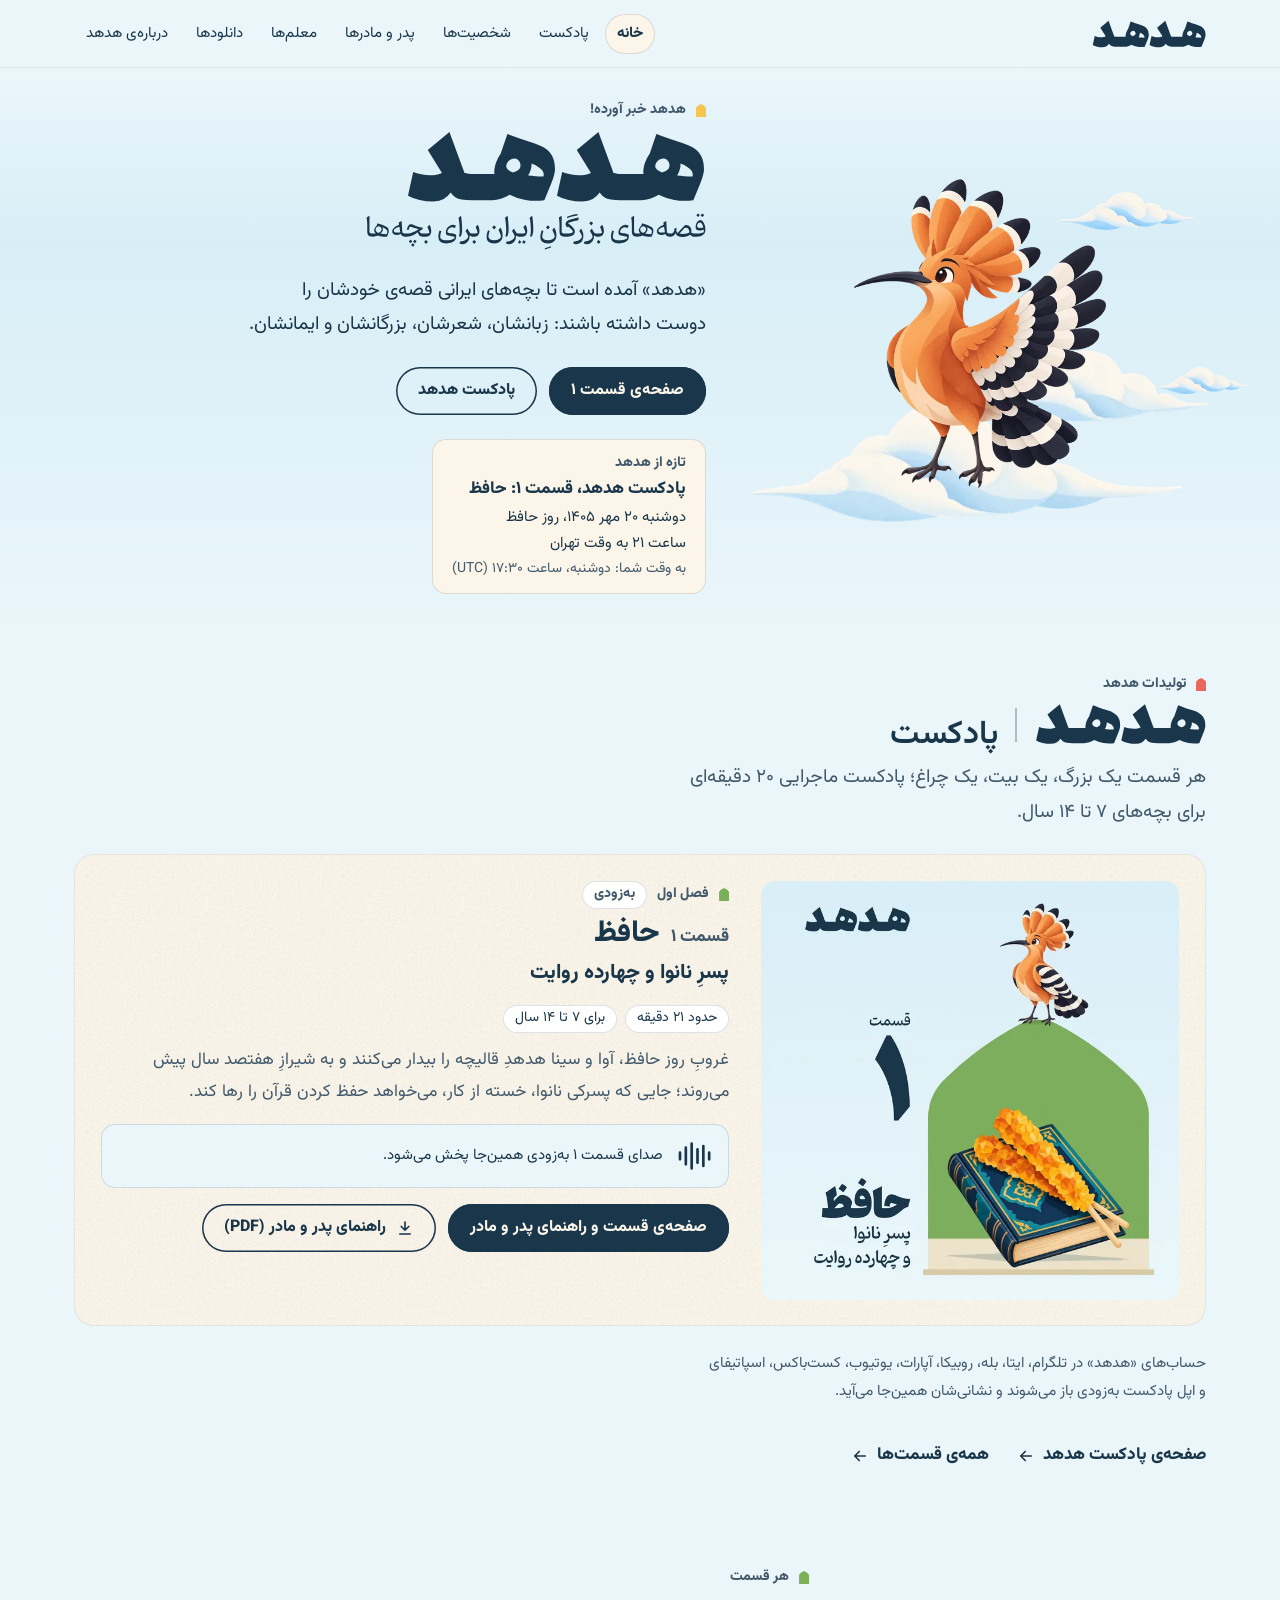
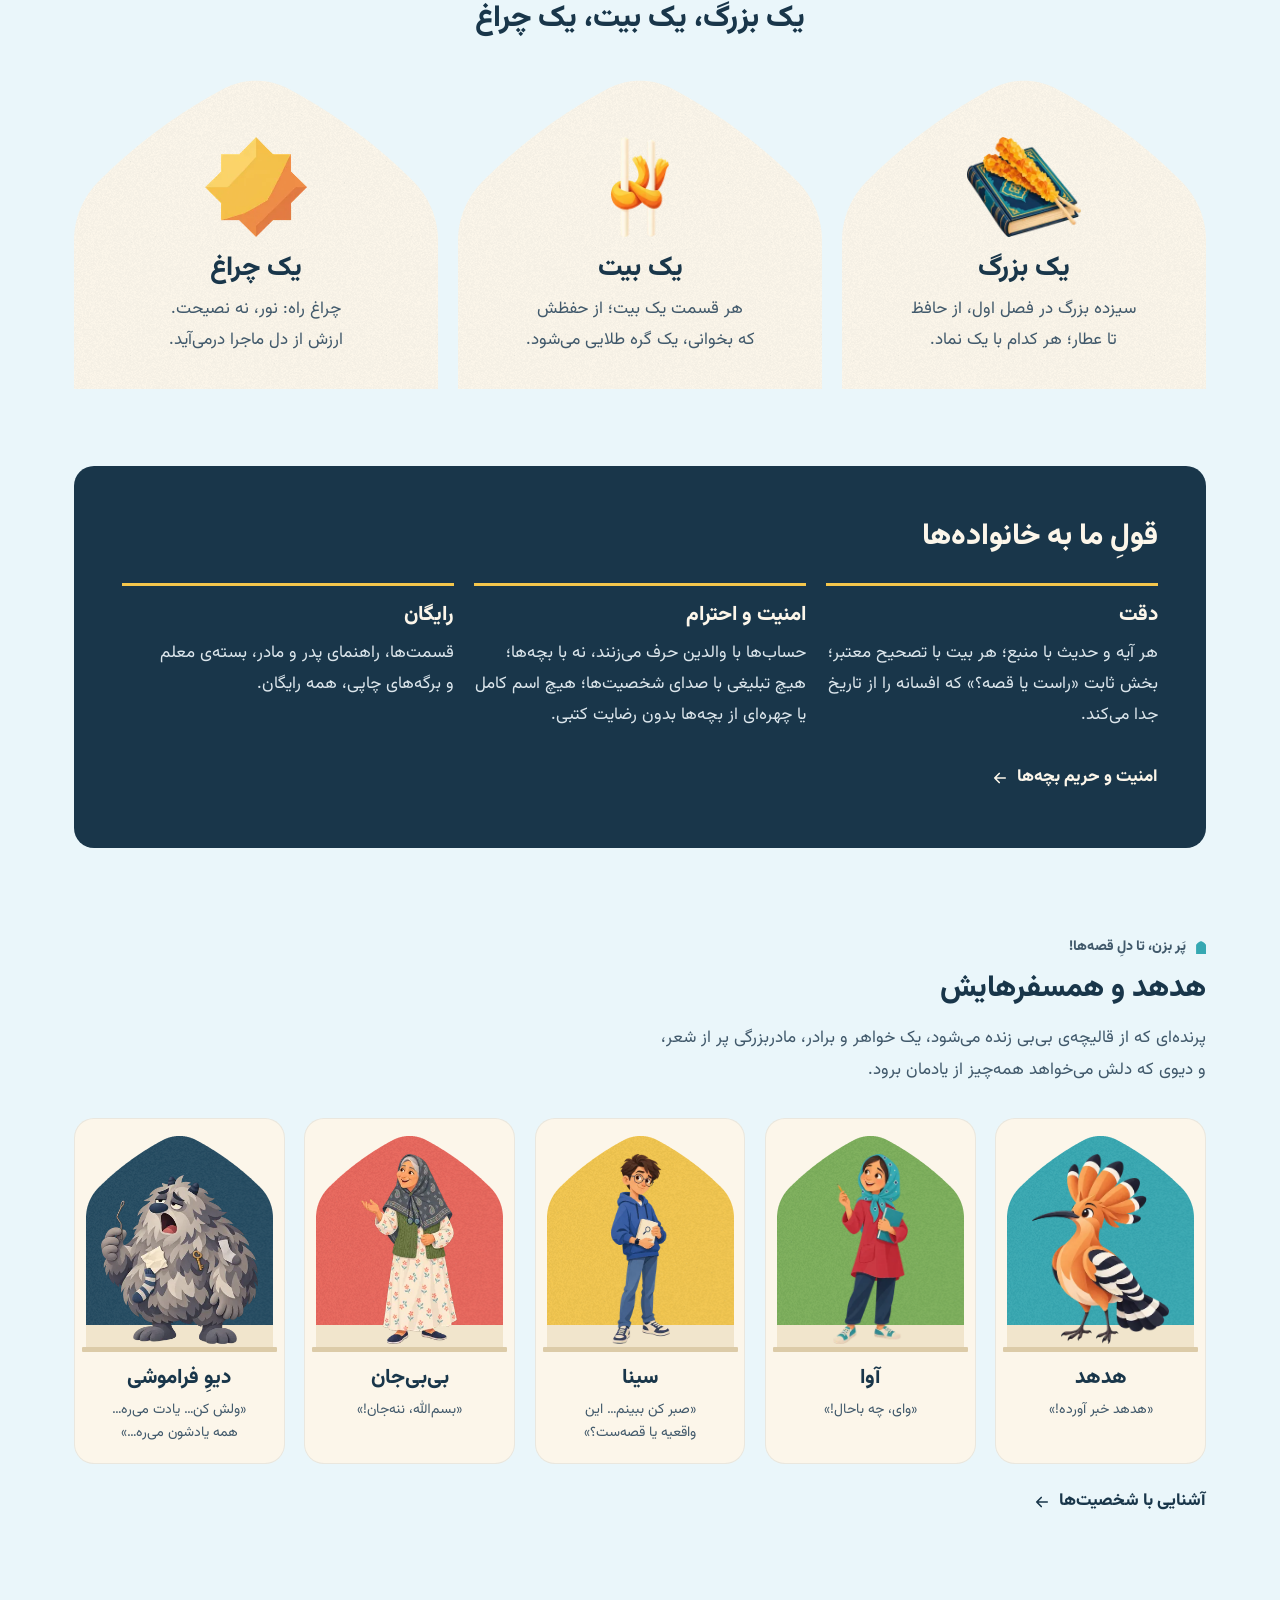
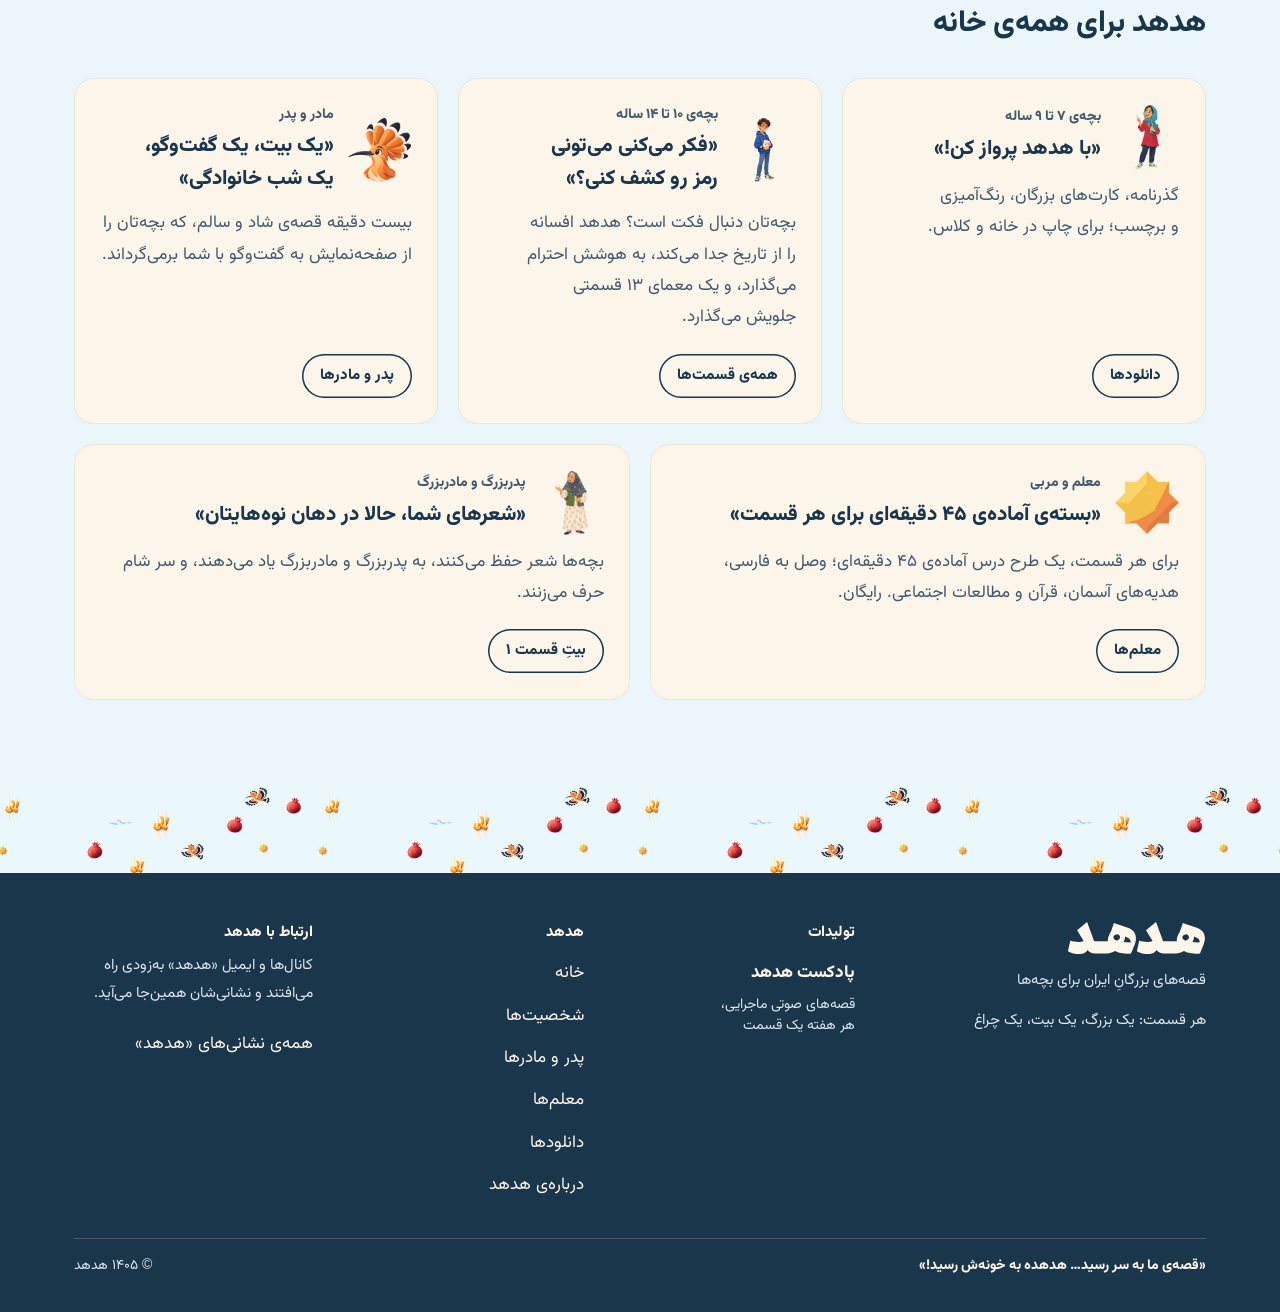
==== commit bcc06d97: "«هدهد» website: redesign (type scale, Persian line spacing, phone-first listening path, episode 1 at" ====
--- a/index.html
+++ b/index.html
@@ -23,94 +23,91 @@
 <link rel="apple-touch-icon" href="/apple-touch-icon.png">
 <link rel="manifest" href="/site.webmanifest">
 <link rel="preload" href="/assets/fonts/vazirmatn.woff" as="font" type="font/woff" crossorigin>
-<link rel="stylesheet" href="/assets/site.css?v=4108e3a9">
-<script>document.documentElement.className='js';window.HUDHUD_TEXT={"local": "به وقت شما: {day}، ساعت {time}", "countdown": "تا انتشار: {left}", "soon": "به‌زودی", "out": "منتشر شد", "today": "امروز", "play": "پخش", "pause": "توقف", "copied": "نشانی صفحه کپی شد."}</script>
+<link rel="stylesheet" href="/assets/site.css?v=29d6ba2e">
+<script>document.documentElement.className='js';window.HUDHUD_TEXT={"local": "به وقت شما: {day}، ساعت {time}", "countdown": "تا انتشار: {left}", "soon": "به‌زودی", "out": "منتشر شد", "today": "امروز", "play": "پخش", "pause": "توقف", "copied": "نشانی صفحه کپی شد.", "menu": "فهرست", "close": "بستن"}</script>
 <script type="application/ld+json">{"@context": "https://schema.org", "@graph": [{"@type": "WebSite", "name": "هدهد", "alternateName": "هدهد، قصه‌های بزرگانِ ایران برای بچه‌ها", "url": "https://hodhodclub.com/", "inLanguage": "fa", "description": "«هدهد»، قصه‌های بزرگانِ ایران برای بچه‌های ۷ تا ۱۴ سال: یک بزرگ، یک بیت، یک چراغ. پادکست هدهد، شخصیت‌ها، راهنمای پدر و مادر، بسته‌ی معلم و برگه‌های چاپی رایگان."}, {"@type": "Brand", "name": "هدهد", "slogan": "هدهد خبر آورده!", "description": "تا بچه‌های ایرانی قصه‌ی خودشان را دوست داشته باشند: زبانشان، شعرشان، بزرگانشان و ایمانشان.", "logo": "https://hodhodclub.com/icon-512.png", "url": "https://hodhodclub.com/"}]}</script>
 </head>
 <body>
-<a class="skip" href="#main">رفتن به محتوای اصلی</a>
+<a class="skip" href="#main">رفتن به محتوای اصلی</a>
 <header class="site-head"><div class="wrap head-row">
 <div class="brand-row"><a class="brand" href="/" aria-label="هدهد، صفحه‌ی اصلی"><svg class="wm-nav" aria-hidden="true" focusable="false" xmlns="http://www.w3.org/2000/svg" viewBox="-35 -1415 6046 1481"><path fill="currentColor" d="M690 -549Q638 -525 580.5 -514.5Q523 -504 457 -504Q363 -504 270.5 -521.0Q178 -538 110 -569L5 -92Q108 -35 238.5 -4.5Q369 26 518 26Q646 26 725.0 -24.0Q804 -74 866 -157Q907 -94 958.0 -60.0Q1009 -26 1088.5 -13.0Q1168 0 1292 0H1703V-530H1292Q1257 -530 1220.0 -534.5Q1183 -539 1144 -546L840 -1375L404 -1011Z M2008 -1332 1873 -937Q1835 -883 1805.5 -820.0Q1776 -757 1759.5 -691.5Q1743 -626 1743 -561Q1743 -545 1754 -531Q1746 -531 1738.5 -530.5Q1731 -530 1722.5 -530.0Q1714 -530 1703 -530Q1675 -530 1664.0 -510.0Q1653 -490 1653 -442V-93Q1653 -41 1663.5 -20.5Q1674 0 1703 0Q1789 0 1879.5 -29.0Q1970 -58 2055 -109Q2192 -36 2371.5 -5.0Q2551 26 2753 2L2888 -328Q2929 -423 2948.5 -501.0Q2968 -579 2968 -626Q2968 -730 2943.5 -811.5Q2919 -893 2868.0 -955.5Q2817 -1018 2737.0 -1065.0Q2657 -1112 2546 -1147Q2386 -1197 2257.5 -1241.5Q2129 -1286 2008 -1332ZM2122 -559Q1985 -610 1985 -682Q1985 -725 2009.5 -761.0Q2034 -797 2073.0 -818.5Q2112 -840 2155 -840Q2187 -840 2213.5 -820.5Q2240 -801 2256.5 -768.5Q2273 -736 2273 -697Q2273 -650 2234.5 -615.0Q2196 -580 2122 -559ZM2426 -496Q2461 -555 2479.5 -617.0Q2498 -679 2494 -738Q2576 -706 2630.5 -671.0Q2685 -636 2713.0 -598.5Q2741 -561 2741 -518Q2741 -510 2739.0 -499.5Q2737 -489 2736 -480Q2651 -480 2573.0 -484.0Q2495 -488 2426 -496Z M3693 -549Q3641 -525 3583.5 -514.5Q3526 -504 3460 -504Q3366 -504 3273.5 -521.0Q3181 -538 3113 -569L3008 -92Q3111 -35 3241.5 -4.5Q3372 26 3521 26Q3649 26 3728.0 -24.0Q3807 -74 3869 -157Q3910 -94 3961.0 -60.0Q4012 -26 4091.5 -13.0Q4171 0 4295 0H4706V-530H4295Q4260 -530 4223.0 -534.5Q4186 -539 4147 -546L3843 -1375L3407 -1011Z M5011 -1332 4876 -937Q4838 -883 4808.5 -820.0Q4779 -757 4762.5 -691.5Q4746 -626 4746 -561Q4746 -545 4757 -531Q4749 -531 4741.5 -530.5Q4734 -530 4725.5 -530.0Q4717 -530 4706 -530Q4678 -530 4667.0 -510.0Q4656 -490 4656 -442V-93Q4656 -41 4666.5 -20.5Q4677 0 4706 0Q4792 0 4882.5 -29.0Q4973 -58 5058 -109Q5195 -36 5374.5 -5.0Q5554 26 5756 2L5891 -328Q5932 -423 5951.5 -501.0Q5971 -579 5971 -626Q5971 -730 5946.5 -811.5Q5922 -893 5871.0 -955.5Q5820 -1018 5740.0 -1065.0Q5660 -1112 5549 -1147Q5389 -1197 5260.5 -1241.5Q5132 -1286 5011 -1332ZM5125 -559Q4988 -610 4988 -682Q4988 -725 5012.5 -761.0Q5037 -797 5076.0 -818.5Q5115 -840 5158 -840Q5190 -840 5216.5 -820.5Q5243 -801 5259.5 -768.5Q5276 -736 5276 -697Q5276 -650 5237.5 -615.0Q5199 -580 5125 -559ZM5429 -496Q5464 -555 5482.5 -617.0Q5501 -679 5497 -738Q5579 -706 5633.5 -671.0Q5688 -636 5716.0 -598.5Q5744 -561 5744 -518Q5744 -510 5742.0 -499.5Q5740 -489 5739 -480Q5654 -480 5576.0 -484.0Q5498 -488 5429 -496Z"/></svg></a></div>
-<button class="menu-btn" type="button" aria-expanded="false" aria-controls="nav"><span class="bars"><span></span></span>فهرست</button>
-<nav id="nav" class="nav" aria-label="فهرست"><ul><li><a href="/" aria-current="page">خانه</a></li><li><a href="/podcast/">پادکست</a></li><li><a href="/characters/">شخصیت‌ها</a></li><li><a href="/parents/">پدر و مادرها</a></li><li><a href="/teachers/">معلم‌ها</a></li><li><a href="/downloads/">دانلودها</a></li><li><a href="/about/">درباره‌ی هدهد</a></li></ul></nav>
+<button class="menu-btn" type="button" aria-expanded="false" aria-controls="nav"><span class="bars"><span></span></span><span class="menu-label">فهرست</span></button>
+<nav id="nav" class="nav" aria-label="فهرست"><ul><li><a href="/" aria-current="page">خانه</a></li><li><a href="/podcast/">پادکست</a></li><li><a href="/characters/">شخصیت‌ها</a></li><li><a href="/parents/">پدر و مادرها</a></li><li><a href="/teachers/">معلم‌ها</a></li><li><a href="/downloads/">دانلودها</a></li><li><a href="/about/">درباره‌ی هدهد</a></li></ul></nav>
 </div></header>
 <main id="main">
 
 <section class="hero" aria-labelledby="hero-title"><div class="wrap hero-grid">
 <div class="hero-art">
 <img class="hero-cloud hero-cloud-a" src="/img/cloud-480.webp" srcset="/img/cloud-240.webp 240w, /img/cloud-480.webp 480w" sizes="160px" width="480" height="129" alt="" decoding="async"><img class="hero-cloud hero-cloud-b" src="/img/cloud-480.webp" srcset="/img/cloud-240.webp 240w, /img/cloud-480.webp 480w" sizes="120px" width="480" height="129" alt="" decoding="async">
-<img class="hero-bird" src="/img/greeting-880.webp" srcset="/img/greeting-280.webp 280w, /img/greeting-440.webp 440w, /img/greeting-660.webp 660w, /img/greeting-880.webp 880w" sizes="(min-width: 900px) 330px, 220px" width="880" height="1081" alt="هدهد، پرنده‌ای نارنجی با تاج باز و بال‌های راه‌راه، بال‌هایش را برای سلام باز کرده است." decoding="async" fetchpriority="high">
-<img class="hero-ground" src="/img/clouds-945.webp" srcset="/img/clouds-600.webp 600w, /img/clouds-945.webp 945w" sizes="(min-width: 900px) 600px, 400px" width="945" height="350" alt="" decoding="async">
+<img class="hero-bird" src="/img/greeting-880.webp" srcset="/img/greeting-280.webp 280w, /img/greeting-440.webp 440w, /img/greeting-660.webp 660w, /img/greeting-880.webp 880w" sizes="(min-width: 900px) 310px, 150px" width="880" height="1081" alt="هدهد، پرنده‌ای نارنجی با تاج باز و بال‌های راه‌راه، بال‌هایش را برای سلام باز کرده است." decoding="async" fetchpriority="high">
+<img class="hero-ground" src="/img/clouds-945.webp" srcset="/img/clouds-600.webp 600w, /img/clouds-945.webp 945w" sizes="(min-width: 900px) 600px, 280px" width="945" height="350" alt="" decoding="async">
 </div>
 <div class="hero-text">
 <p class="eyebrow"><svg class="glyph" viewBox="0 0 1000 1300" aria-hidden="true" focusable="false" style="--g:var(--sunshine)"><path d="M0,1300 L0,460 L1,442 L3,424 L6,406 L11,389 L18,372 L25,356 L34,340 L44,325 L55,311 L67,297 L98,267 L130,239 L162,210 L196,183 L230,157 L265,132 L300,109 L337,86 L374,64 L411,43 L413,42 L415,41 L417,40 L420,39 L422,38 L424,37 L426,36 L428,35 L430,34 L432,34 L434,33 L437,32 L439,31 L441,31 L443,30 L445,29 L448,29 L450,28 L452,27 L454,27 L457,26 L459,26 L461,25 L463,25 L466,24 L468,24 L470,24 L472,23 L475,23 L477,23 L479,22 L482,22 L484,22 L486,22 L488,21 L491,21 L493,21 L495,21 L498,21 L500,21 L502,21 L505,21 L507,21 L509,21 L512,21 L514,22 L516,22 L518,22 L521,22 L523,23 L525,23 L528,23 L530,24 L532,24 L534,24 L537,25 L539,25 L541,26 L543,26 L546,27 L548,27 L550,28 L552,29 L555,29 L557,30 L559,31 L561,31 L563,32 L566,33 L568,34 L570,34 L572,35 L574,36 L576,37 L578,38 L580,39 L583,40 L585,41 L587,42 L589,43 L626,64 L663,86 L700,109 L735,132 L770,157 L804,183 L838,210 L870,239 L902,267 L933,297 L945,311 L956,325 L966,340 L975,356 L982,372 L989,389 L994,406 L997,424 L999,442 L1000,460 L1000,1300 Z"/></svg>هدهد خبر آورده!</p>
-<h1 id="hero-title" class="hero-title"><span class="sr">هدهد، قصه‌های بزرگانِ ایران برای بچه‌ها</span><svg class="wm" aria-hidden="true" focusable="false" xmlns="http://www.w3.org/2000/svg" viewBox="-35 -1415 6046 1481"><path fill="currentColor" d="M690 -549Q638 -525 580.5 -514.5Q523 -504 457 -504Q363 -504 270.5 -521.0Q178 -538 110 -569L5 -92Q108 -35 238.5 -4.5Q369 26 518 26Q646 26 725.0 -24.0Q804 -74 866 -157Q907 -94 958.0 -60.0Q1009 -26 1088.5 -13.0Q1168 0 1292 0H1703V-530H1292Q1257 -530 1220.0 -534.5Q1183 -539 1144 -546L840 -1375L404 -1011Z M2008 -1332 1873 -937Q1835 -883 1805.5 -820.0Q1776 -757 1759.5 -691.5Q1743 -626 1743 -561Q1743 -545 1754 -531Q1746 -531 1738.5 -530.5Q1731 -530 1722.5 -530.0Q1714 -530 1703 -530Q1675 -530 1664.0 -510.0Q1653 -490 1653 -442V-93Q1653 -41 1663.5 -20.5Q1674 0 1703 0Q1789 0 1879.5 -29.0Q1970 -58 2055 -109Q2192 -36 2371.5 -5.0Q2551 26 2753 2L2888 -328Q2929 -423 2948.5 -501.0Q2968 -579 2968 -626Q2968 -730 2943.5 -811.5Q2919 -893 2868.0 -955.5Q2817 -1018 2737.0 -1065.0Q2657 -1112 2546 -1147Q2386 -1197 2257.5 -1241.5Q2129 -1286 2008 -1332ZM2122 -559Q1985 -610 1985 -682Q1985 -725 2009.5 -761.0Q2034 -797 2073.0 -818.5Q2112 -840 2155 -840Q2187 -840 2213.5 -820.5Q2240 -801 2256.5 -768.5Q2273 -736 2273 -697Q2273 -650 2234.5 -615.0Q2196 -580 2122 -559ZM2426 -496Q2461 -555 2479.5 -617.0Q2498 -679 2494 -738Q2576 -706 2630.5 -671.0Q2685 -636 2713.0 -598.5Q2741 -561 2741 -518Q2741 -510 2739.0 -499.5Q2737 -489 2736 -480Q2651 -480 2573.0 -484.0Q2495 -488 2426 -496Z M3693 -549Q3641 -525 3583.5 -514.5Q3526 -504 3460 -504Q3366 -504 3273.5 -521.0Q3181 -538 3113 -569L3008 -92Q3111 -35 3241.5 -4.5Q3372 26 3521 26Q3649 26 3728.0 -24.0Q3807 -74 3869 -157Q3910 -94 3961.0 -60.0Q4012 -26 4091.5 -13.0Q4171 0 4295 0H4706V-530H4295Q4260 -530 4223.0 -534.5Q4186 -539 4147 -546L3843 -1375L3407 -1011Z M5011 -1332 4876 -937Q4838 -883 4808.5 -820.0Q4779 -757 4762.5 -691.5Q4746 -626 4746 -561Q4746 -545 4757 -531Q4749 -531 4741.5 -530.5Q4734 -530 4725.5 -530.0Q4717 -530 4706 -530Q4678 -530 4667.0 -510.0Q4656 -490 4656 -442V-93Q4656 -41 4666.5 -20.5Q4677 0 4706 0Q4792 0 4882.5 -29.0Q4973 -58 5058 -109Q5195 -36 5374.5 -5.0Q5554 26 5756 2L5891 -328Q5932 -423 5951.5 -501.0Q5971 -579 5971 -626Q5971 -730 5946.5 -811.5Q5922 -893 5871.0 -955.5Q5820 -1018 5740.0 -1065.0Q5660 -1112 5549 -1147Q5389 -1197 5260.5 -1241.5Q5132 -1286 5011 -1332ZM5125 -559Q4988 -610 4988 -682Q4988 -725 5012.5 -761.0Q5037 -797 5076.0 -818.5Q5115 -840 5158 -840Q5190 -840 5216.5 -820.5Q5243 -801 5259.5 -768.5Q5276 -736 5276 -697Q5276 -650 5237.5 -615.0Q5199 -580 5125 -559ZM5429 -496Q5464 -555 5482.5 -617.0Q5501 -679 5497 -738Q5579 -706 5633.5 -671.0Q5688 -636 5716.0 -598.5Q5744 -561 5744 -518Q5744 -510 5742.0 -499.5Q5740 -489 5739 -480Q5654 -480 5576.0 -484.0Q5498 -488 5429 -496Z"/></svg><svg class="tag" aria-hidden="true" focusable="false" xmlns="http://www.w3.org/2000/svg" viewBox="20 -1753 25220 2750"><path fill="currentColor" d="M273 -1550 60 -1421Q83 -1293 96.0 -1133.5Q109 -974 109 -783V-357Q109 -225 158.5 -146.5Q208 -68 300.5 -34.0Q393 0 520 0H521V-224H520Q414 -224 358.0 -250.0Q302 -276 273 -318Z M869 -999 815 -825Q761 -783 717.0 -720.0Q673 -657 647.5 -585.0Q622 -513 622 -446Q622 -323 745 -235Q719 -230 693.5 -228.0Q668 -226 628.5 -225.0Q589 -224 521 -224Q503 -224 494.5 -207.5Q486 -191 486 -155V-70Q486 -33 494.5 -16.5Q503 0 521 0Q625 0 723.5 -21.5Q822 -43 909 -84Q1041 -25 1212.5 -0.5Q1384 24 1567 6L1606 -86Q1658 -186 1681.5 -266.5Q1705 -347 1705 -417Q1705 -502 1678.5 -567.5Q1652 -633 1589.5 -687.0Q1527 -741 1420.0 -791.5Q1313 -842 1152 -896Q1093 -915 1024.5 -940.0Q956 -965 869 -999ZM932 -269Q726 -355 726 -503Q726 -572 760.0 -631.0Q794 -690 848.5 -727.0Q903 -764 965 -764Q1020 -764 1066.5 -734.0Q1113 -704 1140.5 -653.0Q1168 -602 1168 -541Q1168 -455 1106.0 -383.5Q1044 -312 932 -269ZM1088 -225Q1208 -315 1249.0 -440.5Q1290 -566 1237 -688Q1369 -640 1447.0 -593.0Q1525 -546 1559.5 -490.0Q1594 -434 1594 -360Q1594 -318 1582.0 -276.0Q1570 -234 1544 -179Q1413 -179 1298.0 -190.5Q1183 -202 1088 -225Z M2496 -735Q2517 -606 2531.5 -517.5Q2546 -429 2559 -333Q2512 -321 2445.5 -311.0Q2379 -301 2310 -301Q2253 -301 2201.0 -312.5Q2149 -324 2116.5 -351.0Q2084 -378 2084 -425Q2084 -502 2141.0 -559.5Q2198 -617 2292.5 -660.0Q2387 -703 2496 -735ZM2472 -885Q2294 -826 2181.5 -742.0Q2069 -658 2015.5 -562.5Q1962 -467 1962 -372Q1962 -256 2051.0 -187.5Q2140 -119 2297 -119Q2452 -119 2605 -199Q2642 -97 2719.5 -48.5Q2797 0 2946 0H2947V-224H2946Q2859 -224 2796.0 -247.0Q2733 -270 2711 -323L2659 -1161L2445 -1054Z M3345 -920Q3115 -919 3050 -513L3181 -496Q3204 -619 3236.0 -672.0Q3268 -725 3317 -725Q3351 -725 3400.0 -712.0Q3449 -699 3553 -662Q3637 -633 3699.0 -612.5Q3761 -592 3813.5 -578.5Q3866 -565 3919 -555Q3732 -431 3584.5 -358.5Q3437 -286 3302.0 -255.0Q3167 -224 3016 -224H2947Q2929 -224 2920.5 -207.5Q2912 -191 2912 -156V-68Q2912 -33 2920.5 -16.5Q2929 0 2947 0H3039Q3175 0 3294.5 -29.0Q3414 -58 3542.5 -125.5Q3671 -193 3834 -308Q3840 -312 3845.5 -316.0Q3851 -320 3856 -324L3909 -197Q3949 -89 4030.5 -44.5Q4112 0 4243 0H4349V-224H4257Q4184 -224 4129.0 -238.0Q4074 -252 4033 -280L3976 -418Q4047 -461 4094.5 -479.0Q4142 -497 4184 -502L4236 -683Q4131 -687 4035.5 -703.5Q3940 -720 3835.5 -753.5Q3731 -787 3598 -844Q3525 -875 3479.5 -891.5Q3434 -908 3404.0 -914.0Q3374 -920 3345 -920ZM3514 744Q3543 705 3568.5 669.0Q3594 633 3621 595Q3602 576 3583.0 560.5Q3564 545 3546 532Q3526 517 3506.0 506.5Q3486 496 3467 489Q3441 527 3415.0 565.0Q3389 603 3361 642Q3382 653 3401.5 665.5Q3421 678 3440 691Q3460 703 3479.0 716.5Q3498 730 3514 744ZM3663 487Q3682 462 3700.0 437.5Q3718 413 3736.0 388.0Q3754 363 3771 338Q3753 320 3735.0 304.0Q3717 288 3699 275Q3679 259 3659.0 248.0Q3639 237 3619 229Q3601 255 3583.5 279.0Q3566 303 3548.0 328.0Q3530 353 3509 382Q3528 392 3547.5 403.5Q3567 415 3585 429Q3599 437 3612.5 447.0Q3626 457 3639.0 467.0Q3652 477 3663 487ZM3297 231Q3281 256 3264.0 280.5Q3247 305 3230.5 330.0Q3214 355 3195 380Q3215 392 3234.5 404.0Q3254 416 3272.0 429.0Q3290 442 3307.5 456.5Q3325 471 3341 486Q3368 449 3394.5 412.5Q3421 376 3448 338Q3408 299 3370.5 271.5Q3333 244 3297 231Z M4440 254Q4410 298 4380.5 340.5Q4351 383 4319 426Q4366 451 4409.0 481.0Q4452 511 4489 546Q4521 503 4551.5 460.5Q4582 418 4612 376Q4567 332 4524.5 301.0Q4482 270 4440 254ZM4349 0H4379Q4475 0 4558.0 -15.5Q4641 -31 4727 -65Q4796 -154 4827.0 -235.5Q4858 -317 4858 -403Q4858 -519 4826.0 -641.0Q4794 -763 4734 -876L4566 -708Q4619 -612 4656.5 -509.0Q4694 -406 4720 -290Q4656 -253 4571.0 -238.5Q4486 -224 4385 -224H4349Q4330 -224 4322.0 -207.5Q4314 -191 4314 -156V-68Q4314 -33 4322.0 -16.5Q4330 0 4349 0Z M6625 -633 6685 -819Q6565 -879 6462 -879Q6347 -879 6233 -815Q6144 -766 6078.0 -687.0Q6012 -608 5975.5 -511.5Q5939 -415 5939 -312Q5939 -219 5977.0 -164.0Q6015 -109 6111.5 -79.0Q6208 -49 6384 -30Q6481 -20 6523.5 -10.5Q6566 -1 6585 15L6583 113Q6540 160 6454.0 197.5Q6368 235 6256.0 256.0Q6144 277 6021 277Q5859 277 5748.0 245.0Q5637 213 5579.5 149.5Q5522 86 5522 -5Q5522 -66 5545.0 -168.0Q5568 -270 5610 -396L5471 -452Q5428 -327 5405.5 -210.5Q5383 -94 5383 8Q5383 258 5532.0 381.0Q5681 504 5983 504Q6204 504 6367.0 445.0Q6530 386 6619.5 276.5Q6709 167 6709 17V-64Q6709 -118 6682.0 -150.5Q6655 -183 6577.5 -204.0Q6500 -225 6345 -246Q6236 -263 6177.0 -275.0Q6118 -287 6092.0 -302.5Q6066 -318 6055 -342Q6057 -433 6107.0 -511.5Q6157 -590 6236.0 -639.0Q6315 -688 6405 -688Q6445 -688 6499.0 -674.0Q6553 -660 6625 -633Z M7068 -1550 6880 -1405Q6901 -1296 6917.0 -1176.5Q6933 -1057 6944.0 -934.5Q6955 -812 6961.0 -694.0Q6967 -576 6967 -470Q6967 -316 6953.0 -214.5Q6939 -113 6905 -24L7017 17Q7084 -69 7116.5 -212.5Q7149 -356 7149 -550Q7149 -629 7144.5 -731.0Q7140 -833 7132.5 -945.5Q7125 -1058 7115.0 -1169.5Q7105 -1281 7093.0 -1379.5Q7081 -1478 7068 -1550Z M7541 -598 7400 -420Q7487 -293 7534.0 -191.5Q7581 -90 7601 9Q7577 106 7495.5 183.0Q7414 260 7286.5 308.0Q7159 356 6997 367L6946 510Q7013 536 7072.5 548.5Q7132 561 7181 561Q7304 561 7403.5 509.5Q7503 458 7572.0 368.5Q7641 279 7674.5 163.0Q7708 47 7700 -82Q7799 0 7927 0H7928V-224H7927Q7829 -224 7770.0 -258.5Q7711 -293 7662 -380Z M8019 254Q7989 298 7959.5 340.5Q7930 383 7898 426Q7945 451 7988.0 481.0Q8031 511 8068 546Q8100 503 8130.5 460.5Q8161 418 8191 376Q8146 332 8103.5 301.0Q8061 270 8019 254ZM7928 0H7958Q8054 0 8137.0 -15.5Q8220 -31 8306 -65Q8375 -154 8406.0 -235.5Q8437 -317 8437 -403Q8437 -519 8405.0 -641.0Q8373 -763 8313 -876L8145 -708Q8198 -612 8235.5 -509.0Q8273 -406 8299 -290Q8235 -253 8150.0 -238.5Q8065 -224 7964 -224H7928Q7909 -224 7901.0 -207.5Q7893 -191 7893 -156V-68Q7893 -33 7901.0 -16.5Q7909 0 7928 0Z M10032 12Q9994 131 9862.5 200.0Q9731 269 9538 269Q9320 269 9212.0 191.5Q9104 114 9104 -32Q9104 -97 9124.0 -185.0Q9144 -273 9192 -412L9069 -474Q8962 -212 8962 23Q8962 259 9100.5 381.5Q9239 504 9509 504Q9717 504 9860.0 437.0Q10003 370 10078.0 240.5Q10153 111 10153 -73Q10153 -189 10138.0 -284.0Q10123 -379 10089.5 -474.0Q10056 -569 10000 -685L9845 -498Q9899 -400 9937.5 -312.5Q9976 -225 9999.0 -145.5Q10022 -66 10032 12ZM9492 -828Q9462 -784 9432.5 -741.5Q9403 -699 9371 -656Q9418 -631 9461.0 -601.0Q9504 -571 9541 -536Q9573 -579 9603.5 -621.5Q9634 -664 9664 -706Q9619 -750 9576.5 -781.0Q9534 -812 9492 -828Z M10518 -1550 10330 -1405Q10351 -1296 10367.0 -1176.5Q10383 -1057 10394.0 -934.5Q10405 -812 10411.0 -694.0Q10417 -576 10417 -470Q10417 -316 10403.0 -214.5Q10389 -113 10355 -24L10467 17Q10534 -69 10566.5 -212.5Q10599 -356 10599 -550Q10599 -629 10594.5 -731.0Q10590 -833 10582.5 -945.5Q10575 -1058 10565.0 -1169.5Q10555 -1281 10543.0 -1379.5Q10531 -1478 10518 -1550Z M10991 -598 10850 -420Q10937 -293 10984.0 -191.5Q11031 -90 11051 9Q11027 106 10945.5 183.0Q10864 260 10736.5 308.0Q10609 356 10447 367L10396 510Q10463 536 10522.5 548.5Q10582 561 10631 561Q10754 561 10853.5 509.5Q10953 458 11022.0 368.5Q11091 279 11124.5 163.0Q11158 47 11150 -82Q11249 0 11377 0H11473V-224H11377Q11279 -224 11220.0 -258.5Q11161 -293 11112 -380Z M11758 533Q11776 508 11794.5 483.5Q11813 459 11831.0 434.0Q11849 409 11866 384Q11848 365 11830.0 349.0Q11812 333 11794 320Q11774 304 11754.0 293.0Q11734 282 11714 275Q11695 301 11677.0 326.0Q11659 351 11641.0 376.0Q11623 401 11604 428Q11623 438 11642.5 449.5Q11662 461 11680 474Q11694 483 11707.5 493.0Q11721 503 11734.0 513.0Q11747 523 11758 533ZM11392 276Q11376 302 11359.0 326.5Q11342 351 11325.5 375.5Q11309 400 11290 426Q11310 437 11329.5 449.0Q11349 461 11367.0 474.5Q11385 488 11402.5 502.0Q11420 516 11436 532Q11463 495 11489.5 458.5Q11516 422 11543 384Q11503 344 11465.5 317.0Q11428 290 11392 276ZM11473 0H11503Q11599 0 11682.0 -15.5Q11765 -31 11851 -65Q11920 -154 11951.0 -235.5Q11982 -317 11982 -403Q11982 -519 11950.0 -641.0Q11918 -763 11858 -876L11690 -708Q11743 -612 11780.5 -509.0Q11818 -406 11844 -290Q11780 -253 11695.0 -238.5Q11610 -224 11509 -224H11473Q11454 -224 11446.0 -207.5Q11438 -191 11438 -156V-68Q11438 -33 11446.0 -16.5Q11454 0 11473 0Z M12348 -1550 12160 -1405Q12181 -1296 12197.0 -1176.5Q12213 -1057 12224.0 -934.5Q12235 -812 12241.0 -694.0Q12247 -576 12247 -470Q12247 -316 12233.0 -214.5Q12219 -113 12185 -24L12297 17Q12364 -69 12396.5 -212.5Q12429 -356 12429 -550Q12429 -629 12424.5 -731.0Q12420 -833 12412.5 -945.5Q12405 -1058 12395.0 -1169.5Q12385 -1281 12373.0 -1379.5Q12361 -1478 12348 -1550Z M13290 866V957L13743 801V710Z M14022 12Q13984 131 13852.5 200.0Q13721 269 13528 269Q13310 269 13202.0 191.5Q13094 114 13094 -32Q13094 -97 13114.0 -185.0Q13134 -273 13182 -412L13059 -474Q12952 -212 12952 23Q12952 259 13090.5 381.5Q13229 504 13499 504Q13707 504 13850.0 437.0Q13993 370 14068.0 240.5Q14143 111 14143 -73Q14143 -189 14128.0 -284.0Q14113 -379 14079.5 -474.0Q14046 -569 13990 -685L13835 -498Q13889 -400 13927.5 -312.5Q13966 -225 13989.0 -145.5Q14012 -66 14022 12ZM13482 -828Q13452 -784 13422.5 -741.5Q13393 -699 13361 -656Q13408 -631 13451.0 -601.0Q13494 -571 13531 -536Q13563 -579 13593.5 -621.5Q13624 -664 13654 -706Q13609 -750 13566.5 -781.0Q13524 -812 13482 -828Z M14537 -1550 14324 -1421Q14347 -1293 14360.0 -1133.5Q14373 -974 14373 -783V-357Q14373 -225 14422.5 -146.5Q14472 -68 14564.5 -34.0Q14657 0 14784 0H14785V-224H14784Q14678 -224 14622.0 -250.0Q14566 -276 14537 -318Z M15700 -1566 15714 -1682Q15574 -1662 15447.0 -1634.5Q15320 -1607 15197.0 -1568.5Q15074 -1530 14943 -1478L14928 -1360Q15125 -1438 15315.0 -1488.5Q15505 -1539 15700 -1566ZM15809 -1421Q15581 -1378 15410.5 -1335.0Q15240 -1292 15127.0 -1247.5Q15014 -1203 14956 -1156Q14924 -1140 14902.5 -1119.5Q14881 -1099 14865.0 -1069.0Q14849 -1039 14833 -992L14812 -916L14922 -688L15033 -739Q15189 -627 15274.5 -528.0Q15360 -429 15371 -347Q15329 -304 15257.5 -277.0Q15186 -250 15077.5 -237.0Q14969 -224 14817 -224H14785Q14766 -224 14758.0 -208.5Q14750 -193 14750 -158V-66Q14750 -31 14758.0 -15.5Q14766 0 14785 0H14817Q14956 0 15077.0 -18.0Q15198 -36 15291.0 -72.5Q15384 -109 15438 -160Q15472 -202 15492.0 -260.0Q15512 -318 15512 -380Q15512 -443 15486.5 -506.5Q15461 -570 15402.5 -642.5Q15344 -715 15245.0 -805.0Q15146 -895 14997 -1011Q15121 -1055 15235.0 -1089.0Q15349 -1123 15476.5 -1151.5Q15604 -1180 15768 -1210Z M16146 -48Q16146 -139 16129.5 -224.5Q16113 -310 16077.0 -401.0Q16041 -492 15983 -598L15842 -420Q15929 -293 15976.0 -191.5Q16023 -90 16043 9Q16019 107 15937.0 184.0Q15855 261 15728.0 308.5Q15601 356 15439 367L15388 510Q15455 536 15514.5 548.5Q15574 561 15623 561Q15774 561 15892.0 482.0Q16010 403 16078.0 265.5Q16146 128 16146 -48Z M16772 -598 16631 -420Q16718 -293 16765.0 -191.5Q16812 -90 16832 9Q16808 106 16726.5 183.0Q16645 260 16517.5 308.0Q16390 356 16228 367L16177 510Q16244 536 16303.5 548.5Q16363 561 16412 561Q16535 561 16634.5 509.5Q16734 458 16803.0 368.5Q16872 279 16905.5 163.0Q16939 47 16931 -82Q17030 0 17158 0H17159V-224H17158Q17060 -224 17001.0 -258.5Q16942 -293 16893 -380ZM16695 -1124Q16665 -1080 16635.5 -1037.5Q16606 -995 16574 -952Q16621 -927 16664.0 -897.0Q16707 -867 16744 -832Q16776 -875 16806.5 -917.5Q16837 -960 16867 -1002Q16822 -1046 16779.5 -1077.0Q16737 -1108 16695 -1124Z M17250 254Q17220 298 17190.5 340.5Q17161 383 17129 426Q17176 451 17219.0 481.0Q17262 511 17299 546Q17331 503 17361.5 460.5Q17392 418 17422 376Q17377 332 17334.5 301.0Q17292 270 17250 254ZM17159 0H17189Q17285 0 17368.0 -15.5Q17451 -31 17537 -65Q17606 -154 17637.0 -235.5Q17668 -317 17668 -403Q17668 -519 17636.0 -641.0Q17604 -763 17544 -876L17376 -708Q17429 -612 17466.5 -509.0Q17504 -406 17530 -290Q17466 -253 17381.0 -238.5Q17296 -224 17195 -224H17159Q17140 -224 17132.0 -207.5Q17124 -191 17124 -156V-68Q17124 -33 17132.0 -16.5Q17140 0 17159 0Z M19435 -633 19495 -819Q19375 -879 19272 -879Q19157 -879 19043 -815Q18954 -766 18888.0 -687.0Q18822 -608 18785.5 -511.5Q18749 -415 18749 -312Q18749 -219 18787.0 -164.0Q18825 -109 18921.5 -79.0Q19018 -49 19194 -30Q19291 -20 19333.5 -10.5Q19376 -1 19395 15L19393 113Q19350 160 19264.0 197.5Q19178 235 19066.0 256.0Q18954 277 18831 277Q18669 277 18558.0 245.0Q18447 213 18389.5 149.5Q18332 86 18332 -5Q18332 -66 18355.0 -168.0Q18378 -270 18420 -396L18281 -452Q18238 -327 18215.5 -210.5Q18193 -94 18193 8Q18193 258 18342.0 381.0Q18491 504 18793 504Q19014 504 19177.0 445.0Q19340 386 19429.5 276.5Q19519 167 19519 17V-64Q19519 -118 19492.0 -150.5Q19465 -183 19387.5 -204.0Q19310 -225 19155 -246Q19046 -263 18987.0 -275.0Q18928 -287 18902.0 -302.5Q18876 -318 18865 -342Q18867 -433 18917.0 -511.5Q18967 -590 19046.0 -639.0Q19125 -688 19215 -688Q19255 -688 19309.0 -674.0Q19363 -660 19435 -633Z M19907 -1550 19694 -1421Q19717 -1293 19730.0 -1133.5Q19743 -974 19743 -783V-357Q19743 -225 19792.5 -146.5Q19842 -68 19934.5 -34.0Q20027 0 20154 0H20155V-224H20154Q20048 -224 19992.0 -250.0Q19936 -276 19907 -318Z M20503 -999 20449 -825Q20395 -783 20351.0 -720.0Q20307 -657 20281.5 -585.0Q20256 -513 20256 -446Q20256 -323 20379 -235Q20353 -230 20327.5 -228.0Q20302 -226 20262.5 -225.0Q20223 -224 20155 -224Q20137 -224 20128.5 -207.5Q20120 -191 20120 -155V-70Q20120 -33 20128.5 -16.5Q20137 0 20155 0Q20259 0 20357.5 -21.5Q20456 -43 20543 -84Q20675 -25 20846.5 -0.5Q21018 24 21201 6L21240 -86Q21292 -186 21315.5 -266.5Q21339 -347 21339 -417Q21339 -502 21312.5 -567.5Q21286 -633 21223.5 -687.0Q21161 -741 21054.0 -791.5Q20947 -842 20786 -896Q20727 -915 20658.5 -940.0Q20590 -965 20503 -999ZM20566 -269Q20360 -355 20360 -503Q20360 -572 20394.0 -631.0Q20428 -690 20482.5 -727.0Q20537 -764 20599 -764Q20654 -764 20700.5 -734.0Q20747 -704 20774.5 -653.0Q20802 -602 20802 -541Q20802 -455 20740.0 -383.5Q20678 -312 20566 -269ZM20722 -225Q20842 -315 20883.0 -440.5Q20924 -566 20871 -688Q21003 -640 21081.0 -593.0Q21159 -546 21193.5 -490.0Q21228 -434 21228 -360Q21228 -318 21216.0 -276.0Q21204 -234 21178 -179Q21047 -179 20932.0 -190.5Q20817 -202 20722 -225Z M22130 -735Q22151 -606 22165.5 -517.5Q22180 -429 22193 -333Q22146 -321 22079.5 -311.0Q22013 -301 21944 -301Q21887 -301 21835.0 -312.5Q21783 -324 21750.5 -351.0Q21718 -378 21718 -425Q21718 -502 21775.0 -559.5Q21832 -617 21926.5 -660.0Q22021 -703 22130 -735ZM22106 -885Q21928 -826 21815.5 -742.0Q21703 -658 21649.5 -562.5Q21596 -467 21596 -372Q21596 -256 21685.0 -187.5Q21774 -119 21931 -119Q22086 -119 22239 -199Q22276 -97 22353.5 -48.5Q22431 0 22580 0H22581V-224H22580Q22493 -224 22430.0 -247.0Q22367 -270 22345 -323L22293 -1161L22079 -1054Z M23730 -667Q23803 -667 23858.0 -631.5Q23913 -596 23948.5 -539.0Q23984 -482 23997.5 -418.0Q24011 -354 24001 -297Q23954 -251 23827.5 -226.0Q23701 -201 23520 -201Q23445 -201 23385.0 -207.5Q23325 -214 23277 -226Q23401 -372 23479.5 -459.5Q23558 -547 23604.5 -592.0Q23651 -637 23679.0 -652.0Q23707 -667 23730 -667ZM23791 -870Q23757 -870 23722.5 -856.0Q23688 -842 23641.5 -804.5Q23595 -767 23530.5 -699.0Q23466 -631 23374.0 -524.5Q23282 -418 23155 -264Q23047 -322 23047 -455Q23047 -482 23051.5 -521.0Q23056 -560 23067 -616L22932 -633Q22904 -506 22875.5 -425.5Q22847 -345 22810.0 -301.0Q22773 -257 22718.0 -240.5Q22663 -224 22581 -224Q22564 -224 22555.0 -208.0Q22546 -192 22546 -156V-68Q22546 -32 22555.0 -16.0Q22564 0 22581 0Q22738 0 22832.5 -63.0Q22927 -126 22975 -267Q23023 -119 23152.0 -48.0Q23281 23 23497 23Q23588 23 23678.0 10.5Q23768 -2 23853.0 -30.0Q23938 -58 24013 -105Q24024 -117 24034.0 -130.5Q24044 -144 24054 -158Q24117 -74 24207.5 -37.0Q24298 0 24406 0H24407V-224H24406Q24326 -224 24259.5 -246.5Q24193 -269 24141 -333Q24151 -368 24157.0 -403.5Q24163 -439 24163 -477Q24163 -543 24134.0 -612.0Q24105 -681 24053.0 -739.5Q24001 -798 23934.0 -834.0Q23867 -870 23791 -870Z M25200 -523Q25200 -667 25169.0 -793.5Q25138 -920 25084.0 -1017.5Q25030 -1115 24958.5 -1170.5Q24887 -1226 24808 -1226Q24741 -1226 24680.5 -1184.5Q24620 -1143 24573.0 -1071.0Q24526 -999 24499.5 -906.5Q24473 -814 24473 -711Q24473 -576 24542.5 -516.0Q24612 -456 24772 -456Q24852 -456 24929.5 -469.0Q25007 -482 25072 -505Q25079 -452 25082.0 -415.0Q25085 -378 25086 -348Q25053 -312 24969.0 -283.5Q24885 -255 24763.0 -239.5Q24641 -224 24494 -224H24407Q24389 -224 24380.5 -207.5Q24372 -191 24372 -156V-68Q24372 -33 24380.5 -16.5Q24389 0 24407 0H24494Q24738 0 24894.0 -55.0Q25050 -110 25125.0 -226.0Q25200 -342 25200 -523ZM25041 -678Q24994 -664 24934.0 -656.5Q24874 -649 24804 -649Q24682 -649 24634.0 -679.0Q24586 -709 24586 -785Q24586 -854 24613.0 -912.0Q24640 -970 24684.5 -1005.0Q24729 -1040 24783 -1040Q24877 -1040 24944.5 -944.0Q25012 -848 25041 -678ZM24996 -1455Q25014 -1480 25032.5 -1504.5Q25051 -1529 25069.0 -1554.0Q25087 -1579 25104 -1604Q25086 -1623 25068.0 -1639.0Q25050 -1655 25032 -1668Q25012 -1684 24992.0 -1695.0Q24972 -1706 24952 -1713Q24933 -1687 24915.0 -1662.0Q24897 -1637 24879.0 -1612.0Q24861 -1587 24842 -1560Q24861 -1550 24880.5 -1538.5Q24900 -1527 24918 -1514Q24932 -1505 24945.5 -1495.0Q24959 -1485 24972.0 -1475.0Q24985 -1465 24996 -1455ZM24630 -1712Q24614 -1686 24597.0 -1661.5Q24580 -1637 24563.5 -1612.5Q24547 -1588 24528 -1562Q24548 -1551 24567.5 -1539.0Q24587 -1527 24605.0 -1513.5Q24623 -1500 24640.5 -1486.0Q24658 -1472 24674 -1456Q24701 -1493 24727.5 -1529.5Q24754 -1566 24781 -1604Q24741 -1644 24703.5 -1671.0Q24666 -1698 24630 -1712Z"/></svg></h1>
-<p class="lead">«هدهد» آمده است تا بچه‌های ایرانی قصه‌ی خودشان را دوست داشته باشند: زبانشان، شعرشان، بزرگانشان و ایمانشان.</p>
-<div class="release"><span class="kicker">تازه از هدهد</span><b>پادکست هدهد، قسمت ۱: حافظ</b><span>دوشنبه ۲۰ مهر ۱۴۰۵، روز بزرگداشت حافظ، ساعت ۱۷ به وقت تهران</span>
-<small data-local="2026-10-12T13:30:00Z" hidden></small><small data-countdown="2026-10-12T13:30:00Z" hidden></small></div>
-<div class="actions"><a class="btn btn-primary" href="#now"><svg class="i" viewBox="0 0 24 24" aria-hidden="true"><path fill="currentColor" d="M19 12 7 4.5v15z"/></svg>قسمت ۱ را گوش کنید</a>
-<a class="btn btn-ghost" href="/podcast/">پادکست هدهد</a></div>
+<h1 id="hero-title" class="hero-title"><span class="sr">هدهد، قصه‌های بزرگانِ ایران برای بچه‌ها</span><svg class="wm" aria-hidden="true" focusable="false" xmlns="http://www.w3.org/2000/svg" viewBox="-35 -1415 6046 1481"><path fill="currentColor" d="M690 -549Q638 -525 580.5 -514.5Q523 -504 457 -504Q363 -504 270.5 -521.0Q178 -538 110 -569L5 -92Q108 -35 238.5 -4.5Q369 26 518 26Q646 26 725.0 -24.0Q804 -74 866 -157Q907 -94 958.0 -60.0Q1009 -26 1088.5 -13.0Q1168 0 1292 0H1703V-530H1292Q1257 -530 1220.0 -534.5Q1183 -539 1144 -546L840 -1375L404 -1011Z M2008 -1332 1873 -937Q1835 -883 1805.5 -820.0Q1776 -757 1759.5 -691.5Q1743 -626 1743 -561Q1743 -545 1754 -531Q1746 -531 1738.5 -530.5Q1731 -530 1722.5 -530.0Q1714 -530 1703 -530Q1675 -530 1664.0 -510.0Q1653 -490 1653 -442V-93Q1653 -41 1663.5 -20.5Q1674 0 1703 0Q1789 0 1879.5 -29.0Q1970 -58 2055 -109Q2192 -36 2371.5 -5.0Q2551 26 2753 2L2888 -328Q2929 -423 2948.5 -501.0Q2968 -579 2968 -626Q2968 -730 2943.5 -811.5Q2919 -893 2868.0 -955.5Q2817 -1018 2737.0 -1065.0Q2657 -1112 2546 -1147Q2386 -1197 2257.5 -1241.5Q2129 -1286 2008 -1332ZM2122 -559Q1985 -610 1985 -682Q1985 -725 2009.5 -761.0Q2034 -797 2073.0 -818.5Q2112 -840 2155 -840Q2187 -840 2213.5 -820.5Q2240 -801 2256.5 -768.5Q2273 -736 2273 -697Q2273 -650 2234.5 -615.0Q2196 -580 2122 -559ZM2426 -496Q2461 -555 2479.5 -617.0Q2498 -679 2494 -738Q2576 -706 2630.5 -671.0Q2685 -636 2713.0 -598.5Q2741 -561 2741 -518Q2741 -510 2739.0 -499.5Q2737 -489 2736 -480Q2651 -480 2573.0 -484.0Q2495 -488 2426 -496Z M3693 -549Q3641 -525 3583.5 -514.5Q3526 -504 3460 -504Q3366 -504 3273.5 -521.0Q3181 -538 3113 -569L3008 -92Q3111 -35 3241.5 -4.5Q3372 26 3521 26Q3649 26 3728.0 -24.0Q3807 -74 3869 -157Q3910 -94 3961.0 -60.0Q4012 -26 4091.5 -13.0Q4171 0 4295 0H4706V-530H4295Q4260 -530 4223.0 -534.5Q4186 -539 4147 -546L3843 -1375L3407 -1011Z M5011 -1332 4876 -937Q4838 -883 4808.5 -820.0Q4779 -757 4762.5 -691.5Q4746 -626 4746 -561Q4746 -545 4757 -531Q4749 -531 4741.5 -530.5Q4734 -530 4725.5 -530.0Q4717 -530 4706 -530Q4678 -530 4667.0 -510.0Q4656 -490 4656 -442V-93Q4656 -41 4666.5 -20.5Q4677 0 4706 0Q4792 0 4882.5 -29.0Q4973 -58 5058 -109Q5195 -36 5374.5 -5.0Q5554 26 5756 2L5891 -328Q5932 -423 5951.5 -501.0Q5971 -579 5971 -626Q5971 -730 5946.5 -811.5Q5922 -893 5871.0 -955.5Q5820 -1018 5740.0 -1065.0Q5660 -1112 5549 -1147Q5389 -1197 5260.5 -1241.5Q5132 -1286 5011 -1332ZM5125 -559Q4988 -610 4988 -682Q4988 -725 5012.5 -761.0Q5037 -797 5076.0 -818.5Q5115 -840 5158 -840Q5190 -840 5216.5 -820.5Q5243 -801 5259.5 -768.5Q5276 -736 5276 -697Q5276 -650 5237.5 -615.0Q5199 -580 5125 -559ZM5429 -496Q5464 -555 5482.5 -617.0Q5501 -679 5497 -738Q5579 -706 5633.5 -671.0Q5688 -636 5716.0 -598.5Q5744 -561 5744 -518Q5744 -510 5742.0 -499.5Q5740 -489 5739 -480Q5654 -480 5576.0 -484.0Q5498 -488 5429 -496Z"/></svg><svg class="tag" aria-hidden="true" focusable="false" xmlns="http://www.w3.org/2000/svg" viewBox="20 -1753 25220 2750"><path fill="currentColor" d="M273 -1550 60 -1421Q83 -1293 96.0 -1133.5Q109 -974 109 -783V-357Q109 -225 158.5 -146.5Q208 -68 300.5 -34.0Q393 0 520 0H521V-224H520Q414 -224 358.0 -250.0Q302 -276 273 -318Z M869 -999 815 -825Q761 -783 717.0 -720.0Q673 -657 647.5 -585.0Q622 -513 622 -446Q622 -323 745 -235Q719 -230 693.5 -228.0Q668 -226 628.5 -225.0Q589 -224 521 -224Q503 -224 494.5 -207.5Q486 -191 486 -155V-70Q486 -33 494.5 -16.5Q503 0 521 0Q625 0 723.5 -21.5Q822 -43 909 -84Q1041 -25 1212.5 -0.5Q1384 24 1567 6L1606 -86Q1658 -186 1681.5 -266.5Q1705 -347 1705 -417Q1705 -502 1678.5 -567.5Q1652 -633 1589.5 -687.0Q1527 -741 1420.0 -791.5Q1313 -842 1152 -896Q1093 -915 1024.5 -940.0Q956 -965 869 -999ZM932 -269Q726 -355 726 -503Q726 -572 760.0 -631.0Q794 -690 848.5 -727.0Q903 -764 965 -764Q1020 -764 1066.5 -734.0Q1113 -704 1140.5 -653.0Q1168 -602 1168 -541Q1168 -455 1106.0 -383.5Q1044 -312 932 -269ZM1088 -225Q1208 -315 1249.0 -440.5Q1290 -566 1237 -688Q1369 -640 1447.0 -593.0Q1525 -546 1559.5 -490.0Q1594 -434 1594 -360Q1594 -318 1582.0 -276.0Q1570 -234 1544 -179Q1413 -179 1298.0 -190.5Q1183 -202 1088 -225Z M2496 -735Q2517 -606 2531.5 -517.5Q2546 -429 2559 -333Q2512 -321 2445.5 -311.0Q2379 -301 2310 -301Q2253 -301 2201.0 -312.5Q2149 -324 2116.5 -351.0Q2084 -378 2084 -425Q2084 -502 2141.0 -559.5Q2198 -617 2292.5 -660.0Q2387 -703 2496 -735ZM2472 -885Q2294 -826 2181.5 -742.0Q2069 -658 2015.5 -562.5Q1962 -467 1962 -372Q1962 -256 2051.0 -187.5Q2140 -119 2297 -119Q2452 -119 2605 -199Q2642 -97 2719.5 -48.5Q2797 0 2946 0H2947V-224H2946Q2859 -224 2796.0 -247.0Q2733 -270 2711 -323L2659 -1161L2445 -1054Z M3345 -920Q3115 -919 3050 -513L3181 -496Q3204 -619 3236.0 -672.0Q3268 -725 3317 -725Q3351 -725 3400.0 -712.0Q3449 -699 3553 -662Q3637 -633 3699.0 -612.5Q3761 -592 3813.5 -578.5Q3866 -565 3919 -555Q3732 -431 3584.5 -358.5Q3437 -286 3302.0 -255.0Q3167 -224 3016 -224H2947Q2929 -224 2920.5 -207.5Q2912 -191 2912 -156V-68Q2912 -33 2920.5 -16.5Q2929 0 2947 0H3039Q3175 0 3294.5 -29.0Q3414 -58 3542.5 -125.5Q3671 -193 3834 -308Q3840 -312 3845.5 -316.0Q3851 -320 3856 -324L3909 -197Q3949 -89 4030.5 -44.5Q4112 0 4243 0H4349V-224H4257Q4184 -224 4129.0 -238.0Q4074 -252 4033 -280L3976 -418Q4047 -461 4094.5 -479.0Q4142 -497 4184 -502L4236 -683Q4131 -687 4035.5 -703.5Q3940 -720 3835.5 -753.5Q3731 -787 3598 -844Q3525 -875 3479.5 -891.5Q3434 -908 3404.0 -914.0Q3374 -920 3345 -920ZM3514 744Q3543 705 3568.5 669.0Q3594 633 3621 595Q3602 576 3583.0 560.5Q3564 545 3546 532Q3526 517 3506.0 506.5Q3486 496 3467 489Q3441 527 3415.0 565.0Q3389 603 3361 642Q3382 653 3401.5 665.5Q3421 678 3440 691Q3460 703 3479.0 716.5Q3498 730 3514 744ZM3663 487Q3682 462 3700.0 437.5Q3718 413 3736.0 388.0Q3754 363 3771 338Q3753 320 3735.0 304.0Q3717 288 3699 275Q3679 259 3659.0 248.0Q3639 237 3619 229Q3601 255 3583.5 279.0Q3566 303 3548.0 328.0Q3530 353 3509 382Q3528 392 3547.5 403.5Q3567 415 3585 429Q3599 437 3612.5 447.0Q3626 457 3639.0 467.0Q3652 477 3663 487ZM3297 231Q3281 256 3264.0 280.5Q3247 305 3230.5 330.0Q3214 355 3195 380Q3215 392 3234.5 404.0Q3254 416 3272.0 429.0Q3290 442 3307.5 456.5Q3325 471 3341 486Q3368 449 3394.5 412.5Q3421 376 3448 338Q3408 299 3370.5 271.5Q3333 244 3297 231Z M4440 254Q4410 298 4380.5 340.5Q4351 383 4319 426Q4366 451 4409.0 481.0Q4452 511 4489 546Q4521 503 4551.5 460.5Q4582 418 4612 376Q4567 332 4524.5 301.0Q4482 270 4440 254ZM4349 0H4379Q4475 0 4558.0 -15.5Q4641 -31 4727 -65Q4796 -154 4827.0 -235.5Q4858 -317 4858 -403Q4858 -519 4826.0 -641.0Q4794 -763 4734 -876L4566 -708Q4619 -612 4656.5 -509.0Q4694 -406 4720 -290Q4656 -253 4571.0 -238.5Q4486 -224 4385 -224H4349Q4330 -224 4322.0 -207.5Q4314 -191 4314 -156V-68Q4314 -33 4322.0 -16.5Q4330 0 4349 0Z M6625 -633 6685 -819Q6565 -879 6462 -879Q6347 -879 6233 -815Q6144 -766 6078.0 -687.0Q6012 -608 5975.5 -511.5Q5939 -415 5939 -312Q5939 -219 5977.0 -164.0Q6015 -109 6111.5 -79.0Q6208 -49 6384 -30Q6481 -20 6523.5 -10.5Q6566 -1 6585 15L6583 113Q6540 160 6454.0 197.5Q6368 235 6256.0 256.0Q6144 277 6021 277Q5859 277 5748.0 245.0Q5637 213 5579.5 149.5Q5522 86 5522 -5Q5522 -66 5545.0 -168.0Q5568 -270 5610 -396L5471 -452Q5428 -327 5405.5 -210.5Q5383 -94 5383 8Q5383 258 5532.0 381.0Q5681 504 5983 504Q6204 504 6367.0 445.0Q6530 386 6619.5 276.5Q6709 167 6709 17V-64Q6709 -118 6682.0 -150.5Q6655 -183 6577.5 -204.0Q6500 -225 6345 -246Q6236 -263 6177.0 -275.0Q6118 -287 6092.0 -302.5Q6066 -318 6055 -342Q6057 -433 6107.0 -511.5Q6157 -590 6236.0 -639.0Q6315 -688 6405 -688Q6445 -688 6499.0 -674.0Q6553 -660 6625 -633Z M7068 -1550 6880 -1405Q6901 -1296 6917.0 -1176.5Q6933 -1057 6944.0 -934.5Q6955 -812 6961.0 -694.0Q6967 -576 6967 -470Q6967 -316 6953.0 -214.5Q6939 -113 6905 -24L7017 17Q7084 -69 7116.5 -212.5Q7149 -356 7149 -550Q7149 -629 7144.5 -731.0Q7140 -833 7132.5 -945.5Q7125 -1058 7115.0 -1169.5Q7105 -1281 7093.0 -1379.5Q7081 -1478 7068 -1550Z M7541 -598 7400 -420Q7487 -293 7534.0 -191.5Q7581 -90 7601 9Q7577 106 7495.5 183.0Q7414 260 7286.5 308.0Q7159 356 6997 367L6946 510Q7013 536 7072.5 548.5Q7132 561 7181 561Q7304 561 7403.5 509.5Q7503 458 7572.0 368.5Q7641 279 7674.5 163.0Q7708 47 7700 -82Q7799 0 7927 0H7928V-224H7927Q7829 -224 7770.0 -258.5Q7711 -293 7662 -380Z M8019 254Q7989 298 7959.5 340.5Q7930 383 7898 426Q7945 451 7988.0 481.0Q8031 511 8068 546Q8100 503 8130.5 460.5Q8161 418 8191 376Q8146 332 8103.5 301.0Q8061 270 8019 254ZM7928 0H7958Q8054 0 8137.0 -15.5Q8220 -31 8306 -65Q8375 -154 8406.0 -235.5Q8437 -317 8437 -403Q8437 -519 8405.0 -641.0Q8373 -763 8313 -876L8145 -708Q8198 -612 8235.5 -509.0Q8273 -406 8299 -290Q8235 -253 8150.0 -238.5Q8065 -224 7964 -224H7928Q7909 -224 7901.0 -207.5Q7893 -191 7893 -156V-68Q7893 -33 7901.0 -16.5Q7909 0 7928 0Z M10032 12Q9994 131 9862.5 200.0Q9731 269 9538 269Q9320 269 9212.0 191.5Q9104 114 9104 -32Q9104 -97 9124.0 -185.0Q9144 -273 9192 -412L9069 -474Q8962 -212 8962 23Q8962 259 9100.5 381.5Q9239 504 9509 504Q9717 504 9860.0 437.0Q10003 370 10078.0 240.5Q10153 111 10153 -73Q10153 -189 10138.0 -284.0Q10123 -379 10089.5 -474.0Q10056 -569 10000 -685L9845 -498Q9899 -400 9937.5 -312.5Q9976 -225 9999.0 -145.5Q10022 -66 10032 12ZM9492 -828Q9462 -784 9432.5 -741.5Q9403 -699 9371 -656Q9418 -631 9461.0 -601.0Q9504 -571 9541 -536Q9573 -579 9603.5 -621.5Q9634 -664 9664 -706Q9619 -750 9576.5 -781.0Q9534 -812 9492 -828Z M10518 -1550 10330 -1405Q10351 -1296 10367.0 -1176.5Q10383 -1057 10394.0 -934.5Q10405 -812 10411.0 -694.0Q10417 -576 10417 -470Q10417 -316 10403.0 -214.5Q10389 -113 10355 -24L10467 17Q10534 -69 10566.5 -212.5Q10599 -356 10599 -550Q10599 -629 10594.5 -731.0Q10590 -833 10582.5 -945.5Q10575 -1058 10565.0 -1169.5Q10555 -1281 10543.0 -1379.5Q10531 -1478 10518 -1550Z M10991 -598 10850 -420Q10937 -293 10984.0 -191.5Q11031 -90 11051 9Q11027 106 10945.5 183.0Q10864 260 10736.5 308.0Q10609 356 10447 367L10396 510Q10463 536 10522.5 548.5Q10582 561 10631 561Q10754 561 10853.5 509.5Q10953 458 11022.0 368.5Q11091 279 11124.5 163.0Q11158 47 11150 -82Q11249 0 11377 0H11473V-224H11377Q11279 -224 11220.0 -258.5Q11161 -293 11112 -380Z M11758 533Q11776 508 11794.5 483.5Q11813 459 11831.0 434.0Q11849 409 11866 384Q11848 365 11830.0 349.0Q11812 333 11794 320Q11774 304 11754.0 293.0Q11734 282 11714 275Q11695 301 11677.0 326.0Q11659 351 11641.0 376.0Q11623 401 11604 428Q11623 438 11642.5 449.5Q11662 461 11680 474Q11694 483 11707.5 493.0Q11721 503 11734.0 513.0Q11747 523 11758 533ZM11392 276Q11376 302 11359.0 326.5Q11342 351 11325.5 375.5Q11309 400 11290 426Q11310 437 11329.5 449.0Q11349 461 11367.0 474.5Q11385 488 11402.5 502.0Q11420 516 11436 532Q11463 495 11489.5 458.5Q11516 422 11543 384Q11503 344 11465.5 317.0Q11428 290 11392 276ZM11473 0H11503Q11599 0 11682.0 -15.5Q11765 -31 11851 -65Q11920 -154 11951.0 -235.5Q11982 -317 11982 -403Q11982 -519 11950.0 -641.0Q11918 -763 11858 -876L11690 -708Q11743 -612 11780.5 -509.0Q11818 -406 11844 -290Q11780 -253 11695.0 -238.5Q11610 -224 11509 -224H11473Q11454 -224 11446.0 -207.5Q11438 -191 11438 -156V-68Q11438 -33 11446.0 -16.5Q11454 0 11473 0Z M12348 -1550 12160 -1405Q12181 -1296 12197.0 -1176.5Q12213 -1057 12224.0 -934.5Q12235 -812 12241.0 -694.0Q12247 -576 12247 -470Q12247 -316 12233.0 -214.5Q12219 -113 12185 -24L12297 17Q12364 -69 12396.5 -212.5Q12429 -356 12429 -550Q12429 -629 12424.5 -731.0Q12420 -833 12412.5 -945.5Q12405 -1058 12395.0 -1169.5Q12385 -1281 12373.0 -1379.5Q12361 -1478 12348 -1550Z M13290 866V957L13743 801V710Z M14022 12Q13984 131 13852.5 200.0Q13721 269 13528 269Q13310 269 13202.0 191.5Q13094 114 13094 -32Q13094 -97 13114.0 -185.0Q13134 -273 13182 -412L13059 -474Q12952 -212 12952 23Q12952 259 13090.5 381.5Q13229 504 13499 504Q13707 504 13850.0 437.0Q13993 370 14068.0 240.5Q14143 111 14143 -73Q14143 -189 14128.0 -284.0Q14113 -379 14079.5 -474.0Q14046 -569 13990 -685L13835 -498Q13889 -400 13927.5 -312.5Q13966 -225 13989.0 -145.5Q14012 -66 14022 12ZM13482 -828Q13452 -784 13422.5 -741.5Q13393 -699 13361 -656Q13408 -631 13451.0 -601.0Q13494 -571 13531 -536Q13563 -579 13593.5 -621.5Q13624 -664 13654 -706Q13609 -750 13566.5 -781.0Q13524 -812 13482 -828Z M14537 -1550 14324 -1421Q14347 -1293 14360.0 -1133.5Q14373 -974 14373 -783V-357Q14373 -225 14422.5 -146.5Q14472 -68 14564.5 -34.0Q14657 0 14784 0H14785V-224H14784Q14678 -224 14622.0 -250.0Q14566 -276 14537 -318Z M15700 -1566 15714 -1682Q15574 -1662 15447.0 -1634.5Q15320 -1607 15197.0 -1568.5Q15074 -1530 14943 -1478L14928 -1360Q15125 -1438 15315.0 -1488.5Q15505 -1539 15700 -1566ZM15809 -1421Q15581 -1378 15410.5 -1335.0Q15240 -1292 15127.0 -1247.5Q15014 -1203 14956 -1156Q14924 -1140 14902.5 -1119.5Q14881 -1099 14865.0 -1069.0Q14849 -1039 14833 -992L14812 -916L14922 -688L15033 -739Q15189 -627 15274.5 -528.0Q15360 -429 15371 -347Q15329 -304 15257.5 -277.0Q15186 -250 15077.5 -237.0Q14969 -224 14817 -224H14785Q14766 -224 14758.0 -208.5Q14750 -193 14750 -158V-66Q14750 -31 14758.0 -15.5Q14766 0 14785 0H14817Q14956 0 15077.0 -18.0Q15198 -36 15291.0 -72.5Q15384 -109 15438 -160Q15472 -202 15492.0 -260.0Q15512 -318 15512 -380Q15512 -443 15486.5 -506.5Q15461 -570 15402.5 -642.5Q15344 -715 15245.0 -805.0Q15146 -895 14997 -1011Q15121 -1055 15235.0 -1089.0Q15349 -1123 15476.5 -1151.5Q15604 -1180 15768 -1210Z M16146 -48Q16146 -139 16129.5 -224.5Q16113 -310 16077.0 -401.0Q16041 -492 15983 -598L15842 -420Q15929 -293 15976.0 -191.5Q16023 -90 16043 9Q16019 107 15937.0 184.0Q15855 261 15728.0 308.5Q15601 356 15439 367L15388 510Q15455 536 15514.5 548.5Q15574 561 15623 561Q15774 561 15892.0 482.0Q16010 403 16078.0 265.5Q16146 128 16146 -48Z M16772 -598 16631 -420Q16718 -293 16765.0 -191.5Q16812 -90 16832 9Q16808 106 16726.5 183.0Q16645 260 16517.5 308.0Q16390 356 16228 367L16177 510Q16244 536 16303.5 548.5Q16363 561 16412 561Q16535 561 16634.5 509.5Q16734 458 16803.0 368.5Q16872 279 16905.5 163.0Q16939 47 16931 -82Q17030 0 17158 0H17159V-224H17158Q17060 -224 17001.0 -258.5Q16942 -293 16893 -380ZM16695 -1124Q16665 -1080 16635.5 -1037.5Q16606 -995 16574 -952Q16621 -927 16664.0 -897.0Q16707 -867 16744 -832Q16776 -875 16806.5 -917.5Q16837 -960 16867 -1002Q16822 -1046 16779.5 -1077.0Q16737 -1108 16695 -1124Z M17250 254Q17220 298 17190.5 340.5Q17161 383 17129 426Q17176 451 17219.0 481.0Q17262 511 17299 546Q17331 503 17361.5 460.5Q17392 418 17422 376Q17377 332 17334.5 301.0Q17292 270 17250 254ZM17159 0H17189Q17285 0 17368.0 -15.5Q17451 -31 17537 -65Q17606 -154 17637.0 -235.5Q17668 -317 17668 -403Q17668 -519 17636.0 -641.0Q17604 -763 17544 -876L17376 -708Q17429 -612 17466.5 -509.0Q17504 -406 17530 -290Q17466 -253 17381.0 -238.5Q17296 -224 17195 -224H17159Q17140 -224 17132.0 -207.5Q17124 -191 17124 -156V-68Q17124 -33 17132.0 -16.5Q17140 0 17159 0Z M19435 -633 19495 -819Q19375 -879 19272 -879Q19157 -879 19043 -815Q18954 -766 18888.0 -687.0Q18822 -608 18785.5 -511.5Q18749 -415 18749 -312Q18749 -219 18787.0 -164.0Q18825 -109 18921.5 -79.0Q19018 -49 19194 -30Q19291 -20 19333.5 -10.5Q19376 -1 19395 15L19393 113Q19350 160 19264.0 197.5Q19178 235 19066.0 256.0Q18954 277 18831 277Q18669 277 18558.0 245.0Q18447 213 18389.5 149.5Q18332 86 18332 -5Q18332 -66 18355.0 -168.0Q18378 -270 18420 -396L18281 -452Q18238 -327 18215.5 -210.5Q18193 -94 18193 8Q18193 258 18342.0 381.0Q18491 504 18793 504Q19014 504 19177.0 445.0Q19340 386 19429.5 276.5Q19519 167 19519 17V-64Q19519 -118 19492.0 -150.5Q19465 -183 19387.5 -204.0Q19310 -225 19155 -246Q19046 -263 18987.0 -275.0Q18928 -287 18902.0 -302.5Q18876 -318 18865 -342Q18867 -433 18917.0 -511.5Q18967 -590 19046.0 -639.0Q19125 -688 19215 -688Q19255 -688 19309.0 -674.0Q19363 -660 19435 -633Z M19907 -1550 19694 -1421Q19717 -1293 19730.0 -1133.5Q19743 -974 19743 -783V-357Q19743 -225 19792.5 -146.5Q19842 -68 19934.5 -34.0Q20027 0 20154 0H20155V-224H20154Q20048 -224 19992.0 -250.0Q19936 -276 19907 -318Z M20503 -999 20449 -825Q20395 -783 20351.0 -720.0Q20307 -657 20281.5 -585.0Q20256 -513 20256 -446Q20256 -323 20379 -235Q20353 -230 20327.5 -228.0Q20302 -226 20262.5 -225.0Q20223 -224 20155 -224Q20137 -224 20128.5 -207.5Q20120 -191 20120 -155V-70Q20120 -33 20128.5 -16.5Q20137 0 20155 0Q20259 0 20357.5 -21.5Q20456 -43 20543 -84Q20675 -25 20846.5 -0.5Q21018 24 21201 6L21240 -86Q21292 -186 21315.5 -266.5Q21339 -347 21339 -417Q21339 -502 21312.5 -567.5Q21286 -633 21223.5 -687.0Q21161 -741 21054.0 -791.5Q20947 -842 20786 -896Q20727 -915 20658.5 -940.0Q20590 -965 20503 -999ZM20566 -269Q20360 -355 20360 -503Q20360 -572 20394.0 -631.0Q20428 -690 20482.5 -727.0Q20537 -764 20599 -764Q20654 -764 20700.5 -734.0Q20747 -704 20774.5 -653.0Q20802 -602 20802 -541Q20802 -455 20740.0 -383.5Q20678 -312 20566 -269ZM20722 -225Q20842 -315 20883.0 -440.5Q20924 -566 20871 -688Q21003 -640 21081.0 -593.0Q21159 -546 21193.5 -490.0Q21228 -434 21228 -360Q21228 -318 21216.0 -276.0Q21204 -234 21178 -179Q21047 -179 20932.0 -190.5Q20817 -202 20722 -225Z M22130 -735Q22151 -606 22165.5 -517.5Q22180 -429 22193 -333Q22146 -321 22079.5 -311.0Q22013 -301 21944 -301Q21887 -301 21835.0 -312.5Q21783 -324 21750.5 -351.0Q21718 -378 21718 -425Q21718 -502 21775.0 -559.5Q21832 -617 21926.5 -660.0Q22021 -703 22130 -735ZM22106 -885Q21928 -826 21815.5 -742.0Q21703 -658 21649.5 -562.5Q21596 -467 21596 -372Q21596 -256 21685.0 -187.5Q21774 -119 21931 -119Q22086 -119 22239 -199Q22276 -97 22353.5 -48.5Q22431 0 22580 0H22581V-224H22580Q22493 -224 22430.0 -247.0Q22367 -270 22345 -323L22293 -1161L22079 -1054Z M23730 -667Q23803 -667 23858.0 -631.5Q23913 -596 23948.5 -539.0Q23984 -482 23997.5 -418.0Q24011 -354 24001 -297Q23954 -251 23827.5 -226.0Q23701 -201 23520 -201Q23445 -201 23385.0 -207.5Q23325 -214 23277 -226Q23401 -372 23479.5 -459.5Q23558 -547 23604.5 -592.0Q23651 -637 23679.0 -652.0Q23707 -667 23730 -667ZM23791 -870Q23757 -870 23722.5 -856.0Q23688 -842 23641.5 -804.5Q23595 -767 23530.5 -699.0Q23466 -631 23374.0 -524.5Q23282 -418 23155 -264Q23047 -322 23047 -455Q23047 -482 23051.5 -521.0Q23056 -560 23067 -616L22932 -633Q22904 -506 22875.5 -425.5Q22847 -345 22810.0 -301.0Q22773 -257 22718.0 -240.5Q22663 -224 22581 -224Q22564 -224 22555.0 -208.0Q22546 -192 22546 -156V-68Q22546 -32 22555.0 -16.0Q22564 0 22581 0Q22738 0 22832.5 -63.0Q22927 -126 22975 -267Q23023 -119 23152.0 -48.0Q23281 23 23497 23Q23588 23 23678.0 10.5Q23768 -2 23853.0 -30.0Q23938 -58 24013 -105Q24024 -117 24034.0 -130.5Q24044 -144 24054 -158Q24117 -74 24207.5 -37.0Q24298 0 24406 0H24407V-224H24406Q24326 -224 24259.5 -246.5Q24193 -269 24141 -333Q24151 -368 24157.0 -403.5Q24163 -439 24163 -477Q24163 -543 24134.0 -612.0Q24105 -681 24053.0 -739.5Q24001 -798 23934.0 -834.0Q23867 -870 23791 -870Z M25200 -523Q25200 -667 25169.0 -793.5Q25138 -920 25084.0 -1017.5Q25030 -1115 24958.5 -1170.5Q24887 -1226 24808 -1226Q24741 -1226 24680.5 -1184.5Q24620 -1143 24573.0 -1071.0Q24526 -999 24499.5 -906.5Q24473 -814 24473 -711Q24473 -576 24542.5 -516.0Q24612 -456 24772 -456Q24852 -456 24929.5 -469.0Q25007 -482 25072 -505Q25079 -452 25082.0 -415.0Q25085 -378 25086 -348Q25053 -312 24969.0 -283.5Q24885 -255 24763.0 -239.5Q24641 -224 24494 -224H24407Q24389 -224 24380.5 -207.5Q24372 -191 24372 -156V-68Q24372 -33 24380.5 -16.5Q24389 0 24407 0H24494Q24738 0 24894.0 -55.0Q25050 -110 25125.0 -226.0Q25200 -342 25200 -523ZM25041 -678Q24994 -664 24934.0 -656.5Q24874 -649 24804 -649Q24682 -649 24634.0 -679.0Q24586 -709 24586 -785Q24586 -854 24613.0 -912.0Q24640 -970 24684.5 -1005.0Q24729 -1040 24783 -1040Q24877 -1040 24944.5 -944.0Q25012 -848 25041 -678ZM24996 -1455Q25014 -1480 25032.5 -1504.5Q25051 -1529 25069.0 -1554.0Q25087 -1579 25104 -1604Q25086 -1623 25068.0 -1639.0Q25050 -1655 25032 -1668Q25012 -1684 24992.0 -1695.0Q24972 -1706 24952 -1713Q24933 -1687 24915.0 -1662.0Q24897 -1637 24879.0 -1612.0Q24861 -1587 24842 -1560Q24861 -1550 24880.5 -1538.5Q24900 -1527 24918 -1514Q24932 -1505 24945.5 -1495.0Q24959 -1485 24972.0 -1475.0Q24985 -1465 24996 -1455ZM24630 -1712Q24614 -1686 24597.0 -1661.5Q24580 -1637 24563.5 -1612.5Q24547 -1588 24528 -1562Q24548 -1551 24567.5 -1539.0Q24587 -1527 24605.0 -1513.5Q24623 -1500 24640.5 -1486.0Q24658 -1472 24674 -1456Q24701 -1493 24727.5 -1529.5Q24754 -1566 24781 -1604Q24741 -1644 24703.5 -1671.0Q24666 -1698 24630 -1712Z"/></svg></h1>
+<p class="lead">«هدهد» آمده است تا بچه‌های ایرانی قصه‌ی خودشان را دوست داشته باشند: زبانشان، شعرشان، بزرگانشان و ایمانشان.</p>
+<div class="actions"><a class="btn btn-primary" href="/podcast/episode-01-hafez/">صفحه‌ی قسمت ۱</a><a class="btn btn-ghost" href="/podcast/">پادکست هدهد</a></div>
+<div class="release"><span class="kicker">تازه از هدهد</span><b>پادکست هدهد، قسمت ۱: حافظ</b><span>دوشنبه ۲۰ مهر ۱۴۰۵، روز حافظ</span><span>ساعت ۲۱ به وقت تهران</span>
+<small data-local="2026-10-12T17:30:00Z" hidden></small><small data-countdown="2026-10-12T17:30:00Z" hidden></small></div>
 </div></div></section>
 
 <section class="section" id="now" aria-labelledby="now-title"><div class="wrap">
-<h2 id="now-title" class="eyebrow eyebrow-h"><svg class="glyph" viewBox="0 0 1000 1300" aria-hidden="true" focusable="false" style="--g:var(--coral)"><path d="M0,1300 L0,460 L1,442 L3,424 L6,406 L11,389 L18,372 L25,356 L34,340 L44,325 L55,311 L67,297 L98,267 L130,239 L162,210 L196,183 L230,157 L265,132 L300,109 L337,86 L374,64 L411,43 L413,42 L415,41 L417,40 L420,39 L422,38 L424,37 L426,36 L428,35 L430,34 L432,34 L434,33 L437,32 L439,31 L441,31 L443,30 L445,29 L448,29 L450,28 L452,27 L454,27 L457,26 L459,26 L461,25 L463,25 L466,24 L468,24 L470,24 L472,23 L475,23 L477,23 L479,22 L482,22 L484,22 L486,22 L488,21 L491,21 L493,21 L495,21 L498,21 L500,21 L502,21 L505,21 L507,21 L509,21 L512,21 L514,22 L516,22 L518,22 L521,22 L523,23 L525,23 L528,23 L530,24 L532,24 L534,24 L537,25 L539,25 L541,26 L543,26 L546,27 L548,27 L550,28 L552,29 L555,29 L557,30 L559,31 L561,31 L563,32 L566,33 L568,34 L570,34 L572,35 L574,36 L576,37 L578,38 L580,39 L583,40 L585,41 L587,42 L589,43 L626,64 L663,86 L700,109 L735,132 L770,157 L804,183 L838,210 L870,239 L902,267 L933,297 L945,311 L956,325 L966,340 L975,356 L982,372 L989,389 L994,406 L997,424 L999,442 L1000,460 L1000,1300 Z"/></svg>تولیدات هدهد</h2>
+<p class="eyebrow" id="now-title"><svg class="glyph" viewBox="0 0 1000 1300" aria-hidden="true" focusable="false" style="--g:var(--coral)"><path d="M0,1300 L0,460 L1,442 L3,424 L6,406 L11,389 L18,372 L25,356 L34,340 L44,325 L55,311 L67,297 L98,267 L130,239 L162,210 L196,183 L230,157 L265,132 L300,109 L337,86 L374,64 L411,43 L413,42 L415,41 L417,40 L420,39 L422,38 L424,37 L426,36 L428,35 L430,34 L432,34 L434,33 L437,32 L439,31 L441,31 L443,30 L445,29 L448,29 L450,28 L452,27 L454,27 L457,26 L459,26 L461,25 L463,25 L466,24 L468,24 L470,24 L472,23 L475,23 L477,23 L479,22 L482,22 L484,22 L486,22 L488,21 L491,21 L493,21 L495,21 L498,21 L500,21 L502,21 L505,21 L507,21 L509,21 L512,21 L514,22 L516,22 L518,22 L521,22 L523,23 L525,23 L528,23 L530,24 L532,24 L534,24 L537,25 L539,25 L541,26 L543,26 L546,27 L548,27 L550,28 L552,29 L555,29 L557,30 L559,31 L561,31 L563,32 L566,33 L568,34 L570,34 L572,35 L574,36 L576,37 L578,38 L580,39 L583,40 L585,41 L587,42 L589,43 L626,64 L663,86 L700,109 L735,132 L770,157 L804,183 L838,210 L870,239 L902,267 L933,297 L945,311 L956,325 L966,340 L975,356 L982,372 L989,389 L994,406 L997,424 L999,442 L1000,460 L1000,1300 Z"/></svg>تولیدات هدهد</p>
 <div class="product-block" style="--accent:var(--turquoise)">
-<div class="product-head"><h3 class="product-name"><span class="sr">پادکست هدهد</span><span class="lockup" aria-hidden="true"><svg class="wm-lock" aria-hidden="true" focusable="false" xmlns="http://www.w3.org/2000/svg" viewBox="-35 -1415 6046 1481"><path fill="currentColor" d="M690 -549Q638 -525 580.5 -514.5Q523 -504 457 -504Q363 -504 270.5 -521.0Q178 -538 110 -569L5 -92Q108 -35 238.5 -4.5Q369 26 518 26Q646 26 725.0 -24.0Q804 -74 866 -157Q907 -94 958.0 -60.0Q1009 -26 1088.5 -13.0Q1168 0 1292 0H1703V-530H1292Q1257 -530 1220.0 -534.5Q1183 -539 1144 -546L840 -1375L404 -1011Z M2008 -1332 1873 -937Q1835 -883 1805.5 -820.0Q1776 -757 1759.5 -691.5Q1743 -626 1743 -561Q1743 -545 1754 -531Q1746 -531 1738.5 -530.5Q1731 -530 1722.5 -530.0Q1714 -530 1703 -530Q1675 -530 1664.0 -510.0Q1653 -490 1653 -442V-93Q1653 -41 1663.5 -20.5Q1674 0 1703 0Q1789 0 1879.5 -29.0Q1970 -58 2055 -109Q2192 -36 2371.5 -5.0Q2551 26 2753 2L2888 -328Q2929 -423 2948.5 -501.0Q2968 -579 2968 -626Q2968 -730 2943.5 -811.5Q2919 -893 2868.0 -955.5Q2817 -1018 2737.0 -1065.0Q2657 -1112 2546 -1147Q2386 -1197 2257.5 -1241.5Q2129 -1286 2008 -1332ZM2122 -559Q1985 -610 1985 -682Q1985 -725 2009.5 -761.0Q2034 -797 2073.0 -818.5Q2112 -840 2155 -840Q2187 -840 2213.5 -820.5Q2240 -801 2256.5 -768.5Q2273 -736 2273 -697Q2273 -650 2234.5 -615.0Q2196 -580 2122 -559ZM2426 -496Q2461 -555 2479.5 -617.0Q2498 -679 2494 -738Q2576 -706 2630.5 -671.0Q2685 -636 2713.0 -598.5Q2741 -561 2741 -518Q2741 -510 2739.0 -499.5Q2737 -489 2736 -480Q2651 -480 2573.0 -484.0Q2495 -488 2426 -496Z M3693 -549Q3641 -525 3583.5 -514.5Q3526 -504 3460 -504Q3366 -504 3273.5 -521.0Q3181 -538 3113 -569L3008 -92Q3111 -35 3241.5 -4.5Q3372 26 3521 26Q3649 26 3728.0 -24.0Q3807 -74 3869 -157Q3910 -94 3961.0 -60.0Q4012 -26 4091.5 -13.0Q4171 0 4295 0H4706V-530H4295Q4260 -530 4223.0 -534.5Q4186 -539 4147 -546L3843 -1375L3407 -1011Z M5011 -1332 4876 -937Q4838 -883 4808.5 -820.0Q4779 -757 4762.5 -691.5Q4746 -626 4746 -561Q4746 -545 4757 -531Q4749 -531 4741.5 -530.5Q4734 -530 4725.5 -530.0Q4717 -530 4706 -530Q4678 -530 4667.0 -510.0Q4656 -490 4656 -442V-93Q4656 -41 4666.5 -20.5Q4677 0 4706 0Q4792 0 4882.5 -29.0Q4973 -58 5058 -109Q5195 -36 5374.5 -5.0Q5554 26 5756 2L5891 -328Q5932 -423 5951.5 -501.0Q5971 -579 5971 -626Q5971 -730 5946.5 -811.5Q5922 -893 5871.0 -955.5Q5820 -1018 5740.0 -1065.0Q5660 -1112 5549 -1147Q5389 -1197 5260.5 -1241.5Q5132 -1286 5011 -1332ZM5125 -559Q4988 -610 4988 -682Q4988 -725 5012.5 -761.0Q5037 -797 5076.0 -818.5Q5115 -840 5158 -840Q5190 -840 5216.5 -820.5Q5243 -801 5259.5 -768.5Q5276 -736 5276 -697Q5276 -650 5237.5 -615.0Q5199 -580 5125 -559ZM5429 -496Q5464 -555 5482.5 -617.0Q5501 -679 5497 -738Q5579 -706 5633.5 -671.0Q5688 -636 5716.0 -598.5Q5744 -561 5744 -518Q5744 -510 5742.0 -499.5Q5740 -489 5739 -480Q5654 -480 5576.0 -484.0Q5498 -488 5429 -496Z"/></svg><span class="lockup-rule"></span><span class="lockup-label">پادکست</span></span></h3>
-<p>هر قسمت یک بزرگ، یک بیت، یک چراغ؛ پادکست ماجرایی ۲۰ دقیقه‌ای برای بچه‌های ۷ تا ۱۴ سال.</p></div>
-<div class="ep-feature card grain">
-<a class="ep-feature-cover" href="/podcast/episode-01-hafez/"><img src="/img/cover01-1100.webp" srcset="/img/cover01-400.webp 400w, /img/cover01-700.webp 700w, /img/cover01-1100.webp 1100w" sizes="(min-width: 860px) 440px, 92vw" width="1100" height="1100" alt="کاور قسمت ۱: حافظ، پسرِ نانوا و چهارده روایت" loading="lazy" decoding="async"></a>
-<div class="ep-feature-body">
-<p class="eyebrow"><svg class="glyph" viewBox="0 0 1000 1300" aria-hidden="true" focusable="false" style="--g:var(--leaf)"><path d="M0,1300 L0,460 L1,442 L3,424 L6,406 L11,389 L18,372 L25,356 L34,340 L44,325 L55,311 L67,297 L98,267 L130,239 L162,210 L196,183 L230,157 L265,132 L300,109 L337,86 L374,64 L411,43 L413,42 L415,41 L417,40 L420,39 L422,38 L424,37 L426,36 L428,35 L430,34 L432,34 L434,33 L437,32 L439,31 L441,31 L443,30 L445,29 L448,29 L450,28 L452,27 L454,27 L457,26 L459,26 L461,25 L463,25 L466,24 L468,24 L470,24 L472,23 L475,23 L477,23 L479,22 L482,22 L484,22 L486,22 L488,21 L491,21 L493,21 L495,21 L498,21 L500,21 L502,21 L505,21 L507,21 L509,21 L512,21 L514,22 L516,22 L518,22 L521,22 L523,23 L525,23 L528,23 L530,24 L532,24 L534,24 L537,25 L539,25 L541,26 L543,26 L546,27 L548,27 L550,28 L552,29 L555,29 L557,30 L559,31 L561,31 L563,32 L566,33 L568,34 L570,34 L572,35 L574,36 L576,37 L578,38 L580,39 L583,40 L585,41 L587,42 L589,43 L626,64 L663,86 L700,109 L735,132 L770,157 L804,183 L838,210 L870,239 L902,267 L933,297 L945,311 L956,325 L966,340 L975,356 L982,372 L989,389 L994,406 L997,424 L999,442 L1000,460 L1000,1300 Z"/></svg>قسمت تازه<span class="chip status" data-status="2026-10-12T13:30:00Z"></span></p>
-<h4 id="now-ep" class="ep-head"><span class="ep-num">قسمت ۱</span>حافظ</h4>
-<p class="ep-title">پسرِ نانوا و چهارده روایت</p>
-<ul class="meta"><li class="chip">دوشنبه ۲۰ مهر ۱۴۰۵، ساعت ۱۷</li><li class="chip">حدود ۲۱ دقیقه</li><li class="chip">برای ۷ تا ۱۴ سال</li></ul>
-<p class="logline">غروبِ روز حافظ، آوا و سینا هدهدِ قالیچه را بیدار می‌کنند و به شیرازِ هفتصد سال پیش می‌روند؛ جایی که پسرکی نانوا، خسته از کار، می‌خواهد حفظ کردن قرآن را رها کند.</p>
-<div class="player player-wait" role="note"><svg viewBox="0 0 48 48" aria-hidden="true"><g fill="none" stroke="currentColor" stroke-width="3.2" stroke-linecap="round"><path d="M6 20v8M13 14v20M20 9v30M27 16v16M34 12v24M41 20v8"/></g></svg><p data-late="صدای قسمت ۱ به‌زودی همین‌جا پخش می‌شود." data-at="2026-10-12T13:30:00Z">صدای قسمت ۱ از دوشنبه ۲۰ مهر، ساعت ۱۷ به وقت تهران، همین‌جا پخش می‌شود.</p></div>
-<div class="actions"><a class="btn btn-primary" href="/podcast/episode-01-hafez/">صفحه‌ی قسمت و راهنمای پدر و مادر</a><a class="btn btn-ghost" href="/downloads/hodhod-parent-guide-ep01.pdf" download><svg viewBox="0 0 24 24" aria-hidden="true"><path fill="none" stroke="currentColor" stroke-width="2.2" stroke-linecap="round" stroke-linejoin="round" d="M12 4v11m-5-5 5 5 5-5M5 20h14"/></svg>راهنمای پدر و مادر (PDF)</a></div>
-</div></div>
-<div class="platforms"><h4>شنیدن در</h4><ul><li><span class="platform" aria-disabled="true">تلگرام<span class="soon">به‌زودی</span></span></li><li><span class="platform" aria-disabled="true">ایتا<span class="soon">به‌زودی</span></span></li><li><span class="platform" aria-disabled="true">بله<span class="soon">به‌زودی</span></span></li><li><span class="platform" aria-disabled="true">روبیکا<span class="soon">به‌زودی</span></span></li><li><span class="platform" aria-disabled="true">آپارات<span class="soon">به‌زودی</span></span></li><li><span class="platform" aria-disabled="true">یوتیوب<span class="soon">به‌زودی</span></span></li><li><span class="platform" aria-disabled="true">کست‌باکس<span class="soon">به‌زودی</span></span></li><li><span class="platform" aria-disabled="true">اسپاتیفای<span class="soon">به‌زودی</span></span></li><li><span class="platform" aria-disabled="true">اپل پادکست<span class="soon">به‌زودی</span></span></li></ul><p class="note">حساب‌های «هدهد» در این پلتفرم‌ها به‌زودی باز می‌شوند و نشانی‌شان همین‌جا می‌آید.</p></div>
-<div class="actions"><a class="btn btn-primary" href="/podcast/">صفحه‌ی پادکست هدهد</a>
-<a class="btn btn-ghost" href="/podcast/#season">همه‌ی قسمت‌ها</a></div>
+<div class="product-head"><h2 class="product-name"><a href="/podcast/"><span class="sr">پادکست هدهد</span><span class="lockup" aria-hidden="true"><svg class="wm-lock" aria-hidden="true" focusable="false" xmlns="http://www.w3.org/2000/svg" viewBox="-35 -1415 6046 1481"><path fill="currentColor" d="M690 -549Q638 -525 580.5 -514.5Q523 -504 457 -504Q363 -504 270.5 -521.0Q178 -538 110 -569L5 -92Q108 -35 238.5 -4.5Q369 26 518 26Q646 26 725.0 -24.0Q804 -74 866 -157Q907 -94 958.0 -60.0Q1009 -26 1088.5 -13.0Q1168 0 1292 0H1703V-530H1292Q1257 -530 1220.0 -534.5Q1183 -539 1144 -546L840 -1375L404 -1011Z M2008 -1332 1873 -937Q1835 -883 1805.5 -820.0Q1776 -757 1759.5 -691.5Q1743 -626 1743 -561Q1743 -545 1754 -531Q1746 -531 1738.5 -530.5Q1731 -530 1722.5 -530.0Q1714 -530 1703 -530Q1675 -530 1664.0 -510.0Q1653 -490 1653 -442V-93Q1653 -41 1663.5 -20.5Q1674 0 1703 0Q1789 0 1879.5 -29.0Q1970 -58 2055 -109Q2192 -36 2371.5 -5.0Q2551 26 2753 2L2888 -328Q2929 -423 2948.5 -501.0Q2968 -579 2968 -626Q2968 -730 2943.5 -811.5Q2919 -893 2868.0 -955.5Q2817 -1018 2737.0 -1065.0Q2657 -1112 2546 -1147Q2386 -1197 2257.5 -1241.5Q2129 -1286 2008 -1332ZM2122 -559Q1985 -610 1985 -682Q1985 -725 2009.5 -761.0Q2034 -797 2073.0 -818.5Q2112 -840 2155 -840Q2187 -840 2213.5 -820.5Q2240 -801 2256.5 -768.5Q2273 -736 2273 -697Q2273 -650 2234.5 -615.0Q2196 -580 2122 -559ZM2426 -496Q2461 -555 2479.5 -617.0Q2498 -679 2494 -738Q2576 -706 2630.5 -671.0Q2685 -636 2713.0 -598.5Q2741 -561 2741 -518Q2741 -510 2739.0 -499.5Q2737 -489 2736 -480Q2651 -480 2573.0 -484.0Q2495 -488 2426 -496Z M3693 -549Q3641 -525 3583.5 -514.5Q3526 -504 3460 -504Q3366 -504 3273.5 -521.0Q3181 -538 3113 -569L3008 -92Q3111 -35 3241.5 -4.5Q3372 26 3521 26Q3649 26 3728.0 -24.0Q3807 -74 3869 -157Q3910 -94 3961.0 -60.0Q4012 -26 4091.5 -13.0Q4171 0 4295 0H4706V-530H4295Q4260 -530 4223.0 -534.5Q4186 -539 4147 -546L3843 -1375L3407 -1011Z M5011 -1332 4876 -937Q4838 -883 4808.5 -820.0Q4779 -757 4762.5 -691.5Q4746 -626 4746 -561Q4746 -545 4757 -531Q4749 -531 4741.5 -530.5Q4734 -530 4725.5 -530.0Q4717 -530 4706 -530Q4678 -530 4667.0 -510.0Q4656 -490 4656 -442V-93Q4656 -41 4666.5 -20.5Q4677 0 4706 0Q4792 0 4882.5 -29.0Q4973 -58 5058 -109Q5195 -36 5374.5 -5.0Q5554 26 5756 2L5891 -328Q5932 -423 5951.5 -501.0Q5971 -579 5971 -626Q5971 -730 5946.5 -811.5Q5922 -893 5871.0 -955.5Q5820 -1018 5740.0 -1065.0Q5660 -1112 5549 -1147Q5389 -1197 5260.5 -1241.5Q5132 -1286 5011 -1332ZM5125 -559Q4988 -610 4988 -682Q4988 -725 5012.5 -761.0Q5037 -797 5076.0 -818.5Q5115 -840 5158 -840Q5190 -840 5216.5 -820.5Q5243 -801 5259.5 -768.5Q5276 -736 5276 -697Q5276 -650 5237.5 -615.0Q5199 -580 5125 -559ZM5429 -496Q5464 -555 5482.5 -617.0Q5501 -679 5497 -738Q5579 -706 5633.5 -671.0Q5688 -636 5716.0 -598.5Q5744 -561 5744 -518Q5744 -510 5742.0 -499.5Q5740 -489 5739 -480Q5654 -480 5576.0 -484.0Q5498 -488 5429 -496Z"/></svg><span class="lockup-rule"></span><span class="lockup-label">پادکست</span></span></a></h2>
+<p>هر قسمت یک بزرگ، یک بیت، یک چراغ؛ پادکست ماجرایی ۲۰ دقیقه‌ای برای بچه‌های ۷ تا ۱۴ سال.</p></div>
+<article class="ep-feature card grain" id="listen" aria-labelledby="now-ep">
+<a class="ep-feature-cover" href="/podcast/episode-01-hafez/" tabindex="-1" aria-hidden="true"><img src="/img/cover01-1100.webp" srcset="/img/cover01-400.webp 400w, /img/cover01-700.webp 700w, /img/cover01-1100.webp 1100w" sizes="(min-width: 1100px) 440px, (min-width: 700px) 38vw, 96px" width="1100" height="1100" alt="" loading="lazy" decoding="async"></a>
+<div class="ep-feature-head"><p class="eyebrow"><svg class="glyph" viewBox="0 0 1000 1300" aria-hidden="true" focusable="false" style="--g:var(--leaf)"><path d="M0,1300 L0,460 L1,442 L3,424 L6,406 L11,389 L18,372 L25,356 L34,340 L44,325 L55,311 L67,297 L98,267 L130,239 L162,210 L196,183 L230,157 L265,132 L300,109 L337,86 L374,64 L411,43 L413,42 L415,41 L417,40 L420,39 L422,38 L424,37 L426,36 L428,35 L430,34 L432,34 L434,33 L437,32 L439,31 L441,31 L443,30 L445,29 L448,29 L450,28 L452,27 L454,27 L457,26 L459,26 L461,25 L463,25 L466,24 L468,24 L470,24 L472,23 L475,23 L477,23 L479,22 L482,22 L484,22 L486,22 L488,21 L491,21 L493,21 L495,21 L498,21 L500,21 L502,21 L505,21 L507,21 L509,21 L512,21 L514,22 L516,22 L518,22 L521,22 L523,23 L525,23 L528,23 L530,24 L532,24 L534,24 L537,25 L539,25 L541,26 L543,26 L546,27 L548,27 L550,28 L552,29 L555,29 L557,30 L559,31 L561,31 L563,32 L566,33 L568,34 L570,34 L572,35 L574,36 L576,37 L578,38 L580,39 L583,40 L585,41 L587,42 L589,43 L626,64 L663,86 L700,109 L735,132 L770,157 L804,183 L838,210 L870,239 L902,267 L933,297 L945,311 L956,325 L966,340 L975,356 L982,372 L989,389 L994,406 L997,424 L999,442 L1000,460 L1000,1300 Z"/></svg>فصل اول<span class="chip status" data-status="2026-10-12T17:30:00Z"></span></p>
+<h3 id="now-ep" class="ep-head"><span class="ep-num">قسمت ۱</span> حافظ</h3>
+<p class="ep-title">پسرِ نانوا و چهارده روایت</p></div>
+<div class="player player-wait" role="note"><svg viewBox="0 0 48 48" aria-hidden="true"><g fill="none" stroke="currentColor" stroke-width="3.2" stroke-linecap="round"><path d="M6 20v8M13 14v20M20 9v30M27 16v16M34 12v24M41 20v8"/></g></svg><p data-late="صدای قسمت ۱ به‌زودی همین‌جا پخش می‌شود." data-at="2026-10-12T17:30:00Z">صدای قسمت ۱ از دوشنبه ۲۰ مهر، ساعت ۲۱ به وقت تهران، همین‌جا پخش می‌شود.</p></div>
+<div class="ep-feature-about"><ul class="meta"><li class="chip">حدود ۲۱ دقیقه</li><li class="chip">برای ۷ تا ۱۴ سال</li></ul><p class="logline">غروبِ روز حافظ، آوا و سینا هدهدِ قالیچه را بیدار می‌کنند و به شیرازِ هفتصد سال پیش می‌روند؛ جایی که پسرکی نانوا، خسته از کار، می‌خواهد حفظ کردن قرآن را رها کند.</p></div>
+<div class="actions"><a class="btn btn-primary" href="/podcast/episode-01-hafez/">صفحه‌ی قسمت و راهنمای پدر و مادر</a><a class="btn btn-ghost" href="/downloads/hodhod-parent-guide-ep01.pdf" download><svg viewBox="0 0 24 24" aria-hidden="true"><path fill="none" stroke="currentColor" stroke-width="2.2" stroke-linecap="round" stroke-linejoin="round" d="M12 4v11m-5-5 5 5 5-5M5 20h14"/></svg>راهنمای پدر و مادر (PDF)</a></div>
+</article>
+<div class="platforms"><p class="note">حساب‌های «هدهد» در تلگرام، ایتا، بله، روبیکا، آپارات، یوتیوب، کست‌باکس، اسپاتیفای و اپل پادکست به‌زودی باز می‌شوند و نشانی‌شان همین‌جا می‌آید.</p></div>
+<p class="go-row"><a class="go" href="/podcast/">صفحه‌ی پادکست هدهد<svg viewBox="0 0 24 24" aria-hidden="true"><path fill="none" stroke="currentColor" stroke-width="2.2" stroke-linecap="round" stroke-linejoin="round" d="M19 12H5m6-6-6 6 6 6"/></svg></a><a class="go" href="/podcast/#season">همه‌ی قسمت‌ها<svg viewBox="0 0 24 24" aria-hidden="true"><path fill="none" stroke="currentColor" stroke-width="2.2" stroke-linecap="round" stroke-linejoin="round" d="M19 12H5m6-6-6 6 6 6"/></svg></a></p>
 </div>
 </div></section>
 
 <section class="section" aria-labelledby="promise-title"><div class="wrap">
-<div class="section-head"><p class="eyebrow"><svg class="glyph" viewBox="0 0 1000 1300" aria-hidden="true" focusable="false" style="--g:var(--leaf)"><path d="M0,1300 L0,460 L1,442 L3,424 L6,406 L11,389 L18,372 L25,356 L34,340 L44,325 L55,311 L67,297 L98,267 L130,239 L162,210 L196,183 L230,157 L265,132 L300,109 L337,86 L374,64 L411,43 L413,42 L415,41 L417,40 L420,39 L422,38 L424,37 L426,36 L428,35 L430,34 L432,34 L434,33 L437,32 L439,31 L441,31 L443,30 L445,29 L448,29 L450,28 L452,27 L454,27 L457,26 L459,26 L461,25 L463,25 L466,24 L468,24 L470,24 L472,23 L475,23 L477,23 L479,22 L482,22 L484,22 L486,22 L488,21 L491,21 L493,21 L495,21 L498,21 L500,21 L502,21 L505,21 L507,21 L509,21 L512,21 L514,22 L516,22 L518,22 L521,22 L523,23 L525,23 L528,23 L530,24 L532,24 L534,24 L537,25 L539,25 L541,26 L543,26 L546,27 L548,27 L550,28 L552,29 L555,29 L557,30 L559,31 L561,31 L563,32 L566,33 L568,34 L570,34 L572,35 L574,36 L576,37 L578,38 L580,39 L583,40 L585,41 L587,42 L589,43 L626,64 L663,86 L700,109 L735,132 L770,157 L804,183 L838,210 L870,239 L902,267 L933,297 L945,311 L956,325 L966,340 L975,356 L982,372 L989,389 L994,406 L997,424 L999,442 L1000,460 L1000,1300 Z"/></svg>هر قسمت</p><h2 id="promise-title">یک بزرگ، یک بیت، یک چراغ</h2></div>
-<div class="promise-grid"><article class="promise-card"><img src="/img/sym01-440.webp" srcset="/img/sym01-240.webp 240w, /img/sym01-440.webp 440w" sizes="200px" width="440" height="386" alt="" loading="lazy" decoding="async"><h3>یک بزرگ</h3><p>سیزده بزرگ در فصل اول، از حافظ تا عطار؛ هر کدام با یک نماد.</p></article><article class="promise-card"><img src="/img/knot-240.webp" srcset="/img/knot-120.webp 120w, /img/knot-240.webp 240w" sizes="200px" width="240" height="408" alt="" loading="lazy" decoding="async"><h3>یک بیت</h3><p>هر قسمت یک بیت؛ از حفظش که بخوانی، یک گره طلایی می‌شود.</p></article><article class="promise-card"><img src="/img/star-400.webp" srcset="/img/star-200.webp 200w, /img/star-400.webp 400w" sizes="200px" width="400" height="392" alt="" loading="lazy" decoding="async"><h3>یک چراغ</h3><p>چراغ راه: نور، نه نصیحت. ارزش از دل ماجرا درمی‌آید.</p></article></div>
+<div class="section-head center"><p class="eyebrow"><svg class="glyph" viewBox="0 0 1000 1300" aria-hidden="true" focusable="false" style="--g:var(--leaf)"><path d="M0,1300 L0,460 L1,442 L3,424 L6,406 L11,389 L18,372 L25,356 L34,340 L44,325 L55,311 L67,297 L98,267 L130,239 L162,210 L196,183 L230,157 L265,132 L300,109 L337,86 L374,64 L411,43 L413,42 L415,41 L417,40 L420,39 L422,38 L424,37 L426,36 L428,35 L430,34 L432,34 L434,33 L437,32 L439,31 L441,31 L443,30 L445,29 L448,29 L450,28 L452,27 L454,27 L457,26 L459,26 L461,25 L463,25 L466,24 L468,24 L470,24 L472,23 L475,23 L477,23 L479,22 L482,22 L484,22 L486,22 L488,21 L491,21 L493,21 L495,21 L498,21 L500,21 L502,21 L505,21 L507,21 L509,21 L512,21 L514,22 L516,22 L518,22 L521,22 L523,23 L525,23 L528,23 L530,24 L532,24 L534,24 L537,25 L539,25 L541,26 L543,26 L546,27 L548,27 L550,28 L552,29 L555,29 L557,30 L559,31 L561,31 L563,32 L566,33 L568,34 L570,34 L572,35 L574,36 L576,37 L578,38 L580,39 L583,40 L585,41 L587,42 L589,43 L626,64 L663,86 L700,109 L735,132 L770,157 L804,183 L838,210 L870,239 L902,267 L933,297 L945,311 L956,325 L966,340 L975,356 L982,372 L989,389 L994,406 L997,424 L999,442 L1000,460 L1000,1300 Z"/></svg>هر قسمت</p><h2 id="promise-title">یک بزرگ، یک بیت، یک چراغ</h2></div>
+<div class="promise-grid"><article class="promise-card"><img src="/img/sym01-440.webp" srcset="/img/sym01-240.webp 240w, /img/sym01-440.webp 440w" sizes="104px" width="440" height="386" alt="" loading="lazy" decoding="async"><h3>یک بزرگ</h3><p>سیزده بزرگ در فصل اول، از حافظ تا عطار؛ هر کدام با یک نماد.</p></article><article class="promise-card"><img src="/img/knot-240.webp" srcset="/img/knot-120.webp 120w, /img/knot-240.webp 240w" sizes="104px" width="240" height="408" alt="" loading="lazy" decoding="async"><h3>یک بیت</h3><p>هر قسمت یک بیت؛ از حفظش که بخوانی، یک گره طلایی می‌شود.</p></article><article class="promise-card"><img src="/img/star-400.webp" srcset="/img/star-200.webp 200w, /img/star-400.webp 400w" sizes="104px" width="400" height="392" alt="" loading="lazy" decoding="async"><h3>یک چراغ</h3><p>چراغ راه: نور، نه نصیحت. ارزش از دل ماجرا درمی‌آید.</p></article></div>
 </div></section>
 
+<section class="section" aria-labelledby="trust-title"><div class="wrap"><div class="trust">
+<h2 id="trust-title">قولِ ما به خانواده‌ها</h2>
+<div class="grid grid-3"><div><h3>دقت</h3><p>هر آیه و حدیث با منبع؛ هر بیت با تصحیح معتبر؛ بخش ثابت «راست یا قصه؟» که افسانه را از تاریخ جدا می‌کند.</p></div><div><h3>امنیت و احترام</h3><p>حساب‌ها با والدین حرف می‌زنند، نه با بچه‌ها؛ هیچ تبلیغی با صدای شخصیت‌ها؛ هیچ اسم کامل یا چهره‌ای از بچه‌ها بدون رضایت کتبی.</p></div><div><h3>رایگان</h3><p>قسمت‌ها، راهنمای پدر و مادر، بسته‌ی معلم و برگه‌های چاپی، همه رایگان.</p></div></div>
+<p class="trust-more"><a class="go" href="/parents/#safety">امنیت و حریم بچه‌ها<svg viewBox="0 0 24 24" aria-hidden="true"><path fill="none" stroke="currentColor" stroke-width="2.2" stroke-linecap="round" stroke-linejoin="round" d="M19 12H5m6-6-6 6 6 6"/></svg></a></p>
+</div></div></section>
+
 <section class="section" aria-labelledby="cast-title"><div class="wrap">
-<div class="section-head"><p class="eyebrow"><svg class="glyph" viewBox="0 0 1000 1300" aria-hidden="true" focusable="false" style="--g:var(--turquoise)"><path d="M0,1300 L0,460 L1,442 L3,424 L6,406 L11,389 L18,372 L25,356 L34,340 L44,325 L55,311 L67,297 L98,267 L130,239 L162,210 L196,183 L230,157 L265,132 L300,109 L337,86 L374,64 L411,43 L413,42 L415,41 L417,40 L420,39 L422,38 L424,37 L426,36 L428,35 L430,34 L432,34 L434,33 L437,32 L439,31 L441,31 L443,30 L445,29 L448,29 L450,28 L452,27 L454,27 L457,26 L459,26 L461,25 L463,25 L466,24 L468,24 L470,24 L472,23 L475,23 L477,23 L479,22 L482,22 L484,22 L486,22 L488,21 L491,21 L493,21 L495,21 L498,21 L500,21 L502,21 L505,21 L507,21 L509,21 L512,21 L514,22 L516,22 L518,22 L521,22 L523,23 L525,23 L528,23 L530,24 L532,24 L534,24 L537,25 L539,25 L541,26 L543,26 L546,27 L548,27 L550,28 L552,29 L555,29 L557,30 L559,31 L561,31 L563,32 L566,33 L568,34 L570,34 L572,35 L574,36 L576,37 L578,38 L580,39 L583,40 L585,41 L587,42 L589,43 L626,64 L663,86 L700,109 L735,132 L770,157 L804,183 L838,210 L870,239 L902,267 L933,297 L945,311 L956,325 L966,340 L975,356 L982,372 L989,389 L994,406 L997,424 L999,442 L1000,460 L1000,1300 Z"/></svg>پَر بزن، تا دلِ قصه‌ها!</p><h2 id="cast-title">هدهد و همسفرهایش</h2>
-<p>پرنده‌ای که از قالیچه‌ی بی‌بی زنده می‌شود، یک خواهر و برادر، مادربزرگی پر از شعر، و دیوی که دلش می‌خواهد همه‌چیز از یادمان برود.</p></div>
+<div class="section-head"><p class="eyebrow"><svg class="glyph" viewBox="0 0 1000 1300" aria-hidden="true" focusable="false" style="--g:var(--turquoise)"><path d="M0,1300 L0,460 L1,442 L3,424 L6,406 L11,389 L18,372 L25,356 L34,340 L44,325 L55,311 L67,297 L98,267 L130,239 L162,210 L196,183 L230,157 L265,132 L300,109 L337,86 L374,64 L411,43 L413,42 L415,41 L417,40 L420,39 L422,38 L424,37 L426,36 L428,35 L430,34 L432,34 L434,33 L437,32 L439,31 L441,31 L443,30 L445,29 L448,29 L450,28 L452,27 L454,27 L457,26 L459,26 L461,25 L463,25 L466,24 L468,24 L470,24 L472,23 L475,23 L477,23 L479,22 L482,22 L484,22 L486,22 L488,21 L491,21 L493,21 L495,21 L498,21 L500,21 L502,21 L505,21 L507,21 L509,21 L512,21 L514,22 L516,22 L518,22 L521,22 L523,23 L525,23 L528,23 L530,24 L532,24 L534,24 L537,25 L539,25 L541,26 L543,26 L546,27 L548,27 L550,28 L552,29 L555,29 L557,30 L559,31 L561,31 L563,32 L566,33 L568,34 L570,34 L572,35 L574,36 L576,37 L578,38 L580,39 L583,40 L585,41 L587,42 L589,43 L626,64 L663,86 L700,109 L735,132 L770,157 L804,183 L838,210 L870,239 L902,267 L933,297 L945,311 L956,325 L966,340 L975,356 L982,372 L989,389 L994,406 L997,424 L999,442 L1000,460 L1000,1300 Z"/></svg>پَر بزن، تا دلِ قصه‌ها!</p><h2 id="cast-title">هدهد و همسفرهایش</h2>
+<p>پرنده‌ای که از قالیچه‌ی بی‌بی زنده می‌شود، یک خواهر و برادر، مادربزرگی پر از شعر، و دیوی که دلش می‌خواهد همه‌چیز از یادمان برود.</p></div>
 <div class="cast-row"><a class="cast-card" href="/characters/#hudhud" style="--accent:var(--turquoise)"><div class="niche"><div class="niche-arch grain-50"></div><div class="niche-shelf"></div><div class="niche-ledge"></div>
-<div class="niche-art"><img src="/img/hudhud-760.webp" srcset="/img/hudhud-320.webp 320w, /img/hudhud-520.webp 520w, /img/hudhud-760.webp 760w" sizes="(min-width: 1000px) 200px, 40vw" width="760" height="1051" alt="هدهد، پرنده‌ای نارنجی با تاج و بال‌های راه‌راه سیاه و سفید." loading="lazy" decoding="async"></div></div><b>هدهد</b><span class="say">«هدهد خبر آورده!»</span></a><a class="cast-card" href="/characters/#ava" style="--accent:var(--leaf)"><div class="niche"><div class="niche-arch grain-50"></div><div class="niche-shelf"></div><div class="niche-ledge"></div>
-<div class="niche-art"><img src="/img/ava-334.webp" srcset="/img/ava-300.webp 300w, /img/ava-334.webp 334w" sizes="(min-width: 1000px) 200px, 40vw" width="334" height="850" alt="آوا، دختری هشت‌ساله با روسری فیروزه‌ای و کت قرمز، با دفتر نقاشی‌اش." loading="lazy" decoding="async"></div></div><b>آوا</b><span class="say">«وای، چه باحال!»</span></a><a class="cast-card" href="/characters/#sina" style="--accent:var(--sunshine)"><div class="niche"><div class="niche-arch grain-50"></div><div class="niche-shelf"></div><div class="niche-ledge"></div>
-<div class="niche-art"><img src="/img/sina-506.webp" srcset="/img/sina-300.webp 300w, /img/sina-506.webp 506w" sizes="(min-width: 1000px) 200px, 40vw" width="506" height="1609" alt="سینا، پسری دوازده‌ساله با عینک و هودی آبی، با دفترچه‌اش." loading="lazy" decoding="async"></div></div><b>سینا</b><span class="say">«صبر کن ببینم… این واقعیه یا قصه‌ست؟»</span></a><a class="cast-card" href="/characters/#bibi-jan" style="--accent:var(--coral)"><div class="niche"><div class="niche-arch grain-50"></div><div class="niche-shelf"></div><div class="niche-ledge"></div>
-<div class="niche-art"><img src="/img/bibi-520.webp" srcset="/img/bibi-300.webp 300w, /img/bibi-520.webp 520w" sizes="(min-width: 1000px) 200px, 40vw" width="520" height="1027" alt="بی‌بی‌جان، مادربزرگی خندان با چارقد، پیراهن گل‌دار و جلیقه‌ی بافتنی." loading="lazy" decoding="async"></div></div><b>بی‌بی‌جان</b><span class="say">«بسم‌الله، ننه‌جان!»</span></a><a class="cast-card" href="/characters/#div" style="--accent:var(--night)"><div class="niche"><div class="niche-arch grain-50"></div><div class="niche-shelf"></div><div class="niche-ledge"></div>
-<div class="niche-art"><img src="/img/div-520.webp" srcset="/img/div-300.webp 300w, /img/div-520.webp 520w" sizes="(min-width: 1000px) 200px, 40vw" width="520" height="559" alt="دیوِ فراموشی، موجودی خاکستری و پشمالو با یک سوزن کج، در حال خمیازه." loading="lazy" decoding="async"></div></div><b>دیوِ فراموشی</b><span class="say">«ولش کن… یادت می‌ره… همه یادشون می‌ره…»</span></a></div>
-<div class="actions"><a class="btn btn-ghost" href="/characters/">آشنایی با شخصیت‌ها</a></div>
+<div class="niche-art"><img src="/img/hudhud-760.webp" srcset="/img/hudhud-320.webp 320w, /img/hudhud-520.webp 520w, /img/hudhud-760.webp 760w" sizes="(min-width: 1000px) 139px, 26.4vw" width="760" height="1051" alt="هدهد، پرنده‌ای نارنجی با تاج و بال‌های راه‌راه سیاه و سفید." loading="lazy" decoding="async"></div></div><b>هدهد</b><span class="say">«هدهد خبر آورده!»</span></a><a class="cast-card" href="/characters/#ava" style="--accent:var(--leaf)"><div class="niche"><div class="niche-arch grain-50"></div><div class="niche-shelf"></div><div class="niche-ledge"></div>
+<div class="niche-art"><img src="/img/ava-334.webp" srcset="/img/ava-160.webp 160w, /img/ava-300.webp 300w, /img/ava-334.webp 334w" sizes="(min-width: 1000px) 76px, 14.4vw" width="334" height="850" alt="آوا، دختری هشت‌ساله با روسری فیروزه‌ای و کت قرمز، با دفتر نقاشی‌اش." loading="lazy" decoding="async"></div></div><b>آوا</b><span class="say">«وای، چه باحال!»</span></a><a class="cast-card" href="/characters/#sina" style="--accent:var(--sunshine)"><div class="niche"><div class="niche-arch grain-50"></div><div class="niche-shelf"></div><div class="niche-ledge"></div>
+<div class="niche-art"><img src="/img/sina-506.webp" srcset="/img/sina-160.webp 160w, /img/sina-300.webp 300w, /img/sina-506.webp 506w" sizes="(min-width: 1000px) 61px, 11.5vw" width="506" height="1609" alt="سینا، پسری دوازده‌ساله با عینک و هودی آبی، با دفترچه‌اش." loading="lazy" decoding="async"></div></div><b>سینا</b><span class="say">«صبر کن ببینم… این واقعیه یا قصه‌ست؟»</span></a><a class="cast-card" href="/characters/#bibi-jan" style="--accent:var(--coral)"><div class="niche"><div class="niche-arch grain-50"></div><div class="niche-shelf"></div><div class="niche-ledge"></div>
+<div class="niche-art"><img src="/img/bibi-520.webp" srcset="/img/bibi-160.webp 160w, /img/bibi-300.webp 300w, /img/bibi-520.webp 520w" sizes="(min-width: 1000px) 98px, 18.5vw" width="520" height="1027" alt="بی‌بی‌جان، مادربزرگی خندان با چارقد، پیراهن گل‌دار و جلیقه‌ی بافتنی." loading="lazy" decoding="async"></div></div><b>بی‌بی‌جان</b><span class="say">«بسم‌الله، ننه‌جان!»</span></a><a class="cast-card" href="/characters/#div" style="--accent:var(--night)"><div class="niche"><div class="niche-arch grain-50"></div><div class="niche-shelf"></div><div class="niche-ledge"></div>
+<div class="niche-art"><img src="/img/div-520.webp" srcset="/img/div-160.webp 160w, /img/div-300.webp 300w, /img/div-520.webp 520w" sizes="(min-width: 1000px) 179px, 34.0vw" width="520" height="559" alt="دیوِ فراموشی، موجودی خاکستری و پشمالو با یک سوزن کج، در حال خمیازه." loading="lazy" decoding="async"></div></div><b>دیوِ فراموشی</b><span class="say">«ولش کن… یادت می‌ره… همه یادشون می‌ره…»</span></a></div>
+<p class="go-row"><a class="go" href="/characters/">آشنایی با شخصیت‌ها<svg viewBox="0 0 24 24" aria-hidden="true"><path fill="none" stroke="currentColor" stroke-width="2.2" stroke-linecap="round" stroke-linejoin="round" d="M19 12H5m6-6-6 6 6 6"/></svg></a></p>
 </div></section>
 
 <section class="section" aria-labelledby="who-title"><div class="wrap">
-<div class="section-head"><h2 id="who-title">هدهد برای همه‌ی خانه</h2></div>
-<div class="who-grid"><div class="who"><img src="/img/pomegranate-320.webp" srcset="/img/pomegranate-160.webp 160w, /img/pomegranate-320.webp 320w" sizes="92px" width="320" height="362" alt="" loading="lazy" decoding="async"><span class="kicker">بچه‌ی ۷ تا ۹ ساله</span><span class="say">«با هدهد پرواز کن!»</span><p>گذرنامه، کارت‌های بزرگان، رنگ‌آمیزی و برچسب؛ برای چاپ در خانه و کلاس.</p><a class="btn btn-ghost" href="/downloads/">دانلودها</a></div><div class="who"><img src="/img/knot-240.webp" srcset="/img/knot-120.webp 120w, /img/knot-240.webp 240w" sizes="92px" width="240" height="408" alt="" loading="lazy" decoding="async"><span class="kicker">بچه‌ی ۱۰ تا ۱۴ ساله</span><span class="say">«فکر می‌کنی می‌تونی رمز رو کشف کنی؟»</span><p>بچه‌تان دنبال فکت است؟ هدهد افسانه را از تاریخ جدا می‌کند، به هوشش احترام می‌گذارد، و یک معمای ۱۳ قسمتی جلویش می‌گذارد.</p><a class="btn btn-ghost" href="/podcast/#season">همه‌ی قسمت‌ها</a></div><div class="who"><img src="/img/avatar-400.webp" srcset="/img/avatar-200.webp 200w, /img/avatar-400.webp 400w" sizes="92px" width="400" height="403" alt="" loading="lazy" decoding="async"><span class="kicker">مادر و پدر</span><span class="say">«یک بیت، یک گفت‌وگو، یک شب خانوادگی»</span><p>بیست دقیقه قصه‌ی شاد و سالم، که بچه‌تان را از صفحه‌نمایش به گفت‌وگو با شما برمی‌گرداند.</p><a class="btn btn-ghost" href="/parents/">پدر و مادرها</a></div><div class="who"><img src="/img/star-400.webp" srcset="/img/star-200.webp 200w, /img/star-400.webp 400w" sizes="92px" width="400" height="392" alt="" loading="lazy" decoding="async"><span class="kicker">معلم و مربی</span><span class="say">«بسته‌ی آماده‌ی ۴۵ دقیقه‌ای برای هر قسمت»</span><p>برای هر قسمت، یک طرح درس آماده‌ی ۴۵ دقیقه‌ای؛ وصل به فارسی، هدیه‌های آسمان، قرآن و مطالعات اجتماعی. رایگان.</p><a class="btn btn-ghost" href="/teachers/">معلم‌ها</a></div><div class="who"><img src="/img/bibi-520.webp" srcset="/img/bibi-300.webp 300w, /img/bibi-520.webp 520w" sizes="92px" width="520" height="1027" alt="" loading="lazy" decoding="async"><span class="kicker">پدربزرگ و مادربزرگ</span><span class="say">«شعرهای شما، حالا در دهان نوه‌هایتان»</span><p>بچه‌ها شعر حفظ می‌کنند، به پدربزرگ و مادربزرگ یاد می‌دهند، و سر شام حرف می‌زنند.</p><a class="btn btn-ghost" href="/podcast/episode-01-hafez/#verse">بیتِ قسمت ۱</a></div></div>
+<div class="section-head"><h2 id="who-title">هدهد برای همه‌ی خانه</h2></div>
+<div class="who-grid"><div class="who"><img src="/img/ava-334.webp" srcset="/img/ava-160.webp 160w, /img/ava-300.webp 300w, /img/ava-334.webp 334w" sizes="28px" width="334" height="850" alt="" loading="lazy" decoding="async"><span class="kicker">بچه‌ی ۷ تا ۹ ساله</span><span class="say">«با هدهد پرواز کن!»</span><p>گذرنامه، کارت‌های بزرگان، رنگ‌آمیزی و برچسب؛ برای چاپ در خانه و کلاس.</p><a class="btn btn-ghost btn-sm" href="/downloads/">دانلودها</a></div><div class="who"><img src="/img/sina-506.webp" srcset="/img/sina-160.webp 160w, /img/sina-300.webp 300w, /img/sina-506.webp 506w" sizes="24px" width="506" height="1609" alt="" loading="lazy" decoding="async"><span class="kicker">بچه‌ی ۱۰ تا ۱۴ ساله</span><span class="say">«فکر می‌کنی می‌تونی رمز رو کشف کنی؟»</span><p>بچه‌تان دنبال فکت است؟ هدهد افسانه را از تاریخ جدا می‌کند، به هوشش احترام می‌گذارد، و یک معمای ۱۳ قسمتی جلویش می‌گذارد.</p><a class="btn btn-ghost btn-sm" href="/podcast/#season">همه‌ی قسمت‌ها</a></div><div class="who"><img src="/img/avatar-400.webp" srcset="/img/avatar-200.webp 200w, /img/avatar-400.webp 400w" sizes="71px" width="400" height="403" alt="" loading="lazy" decoding="async"><span class="kicker">مادر و پدر</span><span class="say">«یک بیت، یک گفت‌وگو، یک شب خانوادگی»</span><p>بیست دقیقه قصه‌ی شاد و سالم، که بچه‌تان را از صفحه‌نمایش به گفت‌وگو با شما برمی‌گرداند.</p><a class="btn btn-ghost btn-sm" href="/parents/">پدر و مادرها</a></div><div class="who"><img src="/img/star-400.webp" srcset="/img/star-200.webp 200w, /img/star-400.webp 400w" sizes="73px" width="400" height="392" alt="" loading="lazy" decoding="async"><span class="kicker">معلم و مربی</span><span class="say">«بسته‌ی آماده‌ی ۴۵ دقیقه‌ای برای هر قسمت»</span><p>برای هر قسمت، یک طرح درس آماده‌ی ۴۵ دقیقه‌ای؛ وصل به فارسی، هدیه‌های آسمان، قرآن و مطالعات اجتماعی. رایگان.</p><a class="btn btn-ghost btn-sm" href="/teachers/">معلم‌ها</a></div><div class="who"><img src="/img/bibi-520.webp" srcset="/img/bibi-160.webp 160w, /img/bibi-300.webp 300w, /img/bibi-520.webp 520w" sizes="36px" width="520" height="1027" alt="" loading="lazy" decoding="async"><span class="kicker">پدربزرگ و مادربزرگ</span><span class="say">«شعرهای شما، حالا در دهان نوه‌هایتان»</span><p>بچه‌ها شعر حفظ می‌کنند، به پدربزرگ و مادربزرگ یاد می‌دهند، و سر شام حرف می‌زنند.</p><a class="btn btn-ghost btn-sm" href="/podcast/episode-01-hafez/#verse">بیتِ قسمت ۱</a></div></div>
 </div></section>
-
-<section class="section" aria-labelledby="trust-title"><div class="wrap"><div class="trust">
-<h2 id="trust-title">قولِ ما به خانواده‌ها</h2>
-<div class="grid grid-3"><div><h3>دقت</h3><p>هر آیه و حدیث با منبع؛ هر بیت با تصحیح معتبر؛ بخش ثابت «راست یا قصه؟» که افسانه را از تاریخ جدا می‌کند.</p></div><div><h3>امنیت و احترام</h3><p>حساب‌ها با والدین حرف می‌زنند، نه با بچه‌ها؛ هیچ تبلیغی با صدای شخصیت‌ها؛ هیچ اسم کامل یا چهره‌ای از بچه‌ها بدون رضایت کتبی.</p></div><div><h3>رایگان</h3><p>قسمت‌ها، راهنمای پدر و مادر، بسته‌ی معلم و برگه‌های چاپی، همه رایگان.</p></div></div>
-</div></div></section>
 </main>
 <div class="band" aria-hidden="true"></div>
 <footer class="site-foot"><div class="wrap">
 <div class="foot-grid">
-<div class="foot-brand"><svg class="wm-nav" aria-hidden="true" focusable="false" xmlns="http://www.w3.org/2000/svg" viewBox="-35 -1415 6046 1481"><path fill="currentColor" d="M690 -549Q638 -525 580.5 -514.5Q523 -504 457 -504Q363 -504 270.5 -521.0Q178 -538 110 -569L5 -92Q108 -35 238.5 -4.5Q369 26 518 26Q646 26 725.0 -24.0Q804 -74 866 -157Q907 -94 958.0 -60.0Q1009 -26 1088.5 -13.0Q1168 0 1292 0H1703V-530H1292Q1257 -530 1220.0 -534.5Q1183 -539 1144 -546L840 -1375L404 -1011Z M2008 -1332 1873 -937Q1835 -883 1805.5 -820.0Q1776 -757 1759.5 -691.5Q1743 -626 1743 -561Q1743 -545 1754 -531Q1746 -531 1738.5 -530.5Q1731 -530 1722.5 -530.0Q1714 -530 1703 -530Q1675 -530 1664.0 -510.0Q1653 -490 1653 -442V-93Q1653 -41 1663.5 -20.5Q1674 0 1703 0Q1789 0 1879.5 -29.0Q1970 -58 2055 -109Q2192 -36 2371.5 -5.0Q2551 26 2753 2L2888 -328Q2929 -423 2948.5 -501.0Q2968 -579 2968 -626Q2968 -730 2943.5 -811.5Q2919 -893 2868.0 -955.5Q2817 -1018 2737.0 -1065.0Q2657 -1112 2546 -1147Q2386 -1197 2257.5 -1241.5Q2129 -1286 2008 -1332ZM2122 -559Q1985 -610 1985 -682Q1985 -725 2009.5 -761.0Q2034 -797 2073.0 -818.5Q2112 -840 2155 -840Q2187 -840 2213.5 -820.5Q2240 -801 2256.5 -768.5Q2273 -736 2273 -697Q2273 -650 2234.5 -615.0Q2196 -580 2122 -559ZM2426 -496Q2461 -555 2479.5 -617.0Q2498 -679 2494 -738Q2576 -706 2630.5 -671.0Q2685 -636 2713.0 -598.5Q2741 -561 2741 -518Q2741 -510 2739.0 -499.5Q2737 -489 2736 -480Q2651 -480 2573.0 -484.0Q2495 -488 2426 -496Z M3693 -549Q3641 -525 3583.5 -514.5Q3526 -504 3460 -504Q3366 -504 3273.5 -521.0Q3181 -538 3113 -569L3008 -92Q3111 -35 3241.5 -4.5Q3372 26 3521 26Q3649 26 3728.0 -24.0Q3807 -74 3869 -157Q3910 -94 3961.0 -60.0Q4012 -26 4091.5 -13.0Q4171 0 4295 0H4706V-530H4295Q4260 -530 4223.0 -534.5Q4186 -539 4147 -546L3843 -1375L3407 -1011Z M5011 -1332 4876 -937Q4838 -883 4808.5 -820.0Q4779 -757 4762.5 -691.5Q4746 -626 4746 -561Q4746 -545 4757 -531Q4749 -531 4741.5 -530.5Q4734 -530 4725.5 -530.0Q4717 -530 4706 -530Q4678 -530 4667.0 -510.0Q4656 -490 4656 -442V-93Q4656 -41 4666.5 -20.5Q4677 0 4706 0Q4792 0 4882.5 -29.0Q4973 -58 5058 -109Q5195 -36 5374.5 -5.0Q5554 26 5756 2L5891 -328Q5932 -423 5951.5 -501.0Q5971 -579 5971 -626Q5971 -730 5946.5 -811.5Q5922 -893 5871.0 -955.5Q5820 -1018 5740.0 -1065.0Q5660 -1112 5549 -1147Q5389 -1197 5260.5 -1241.5Q5132 -1286 5011 -1332ZM5125 -559Q4988 -610 4988 -682Q4988 -725 5012.5 -761.0Q5037 -797 5076.0 -818.5Q5115 -840 5158 -840Q5190 -840 5216.5 -820.5Q5243 -801 5259.5 -768.5Q5276 -736 5276 -697Q5276 -650 5237.5 -615.0Q5199 -580 5125 -559ZM5429 -496Q5464 -555 5482.5 -617.0Q5501 -679 5497 -738Q5579 -706 5633.5 -671.0Q5688 -636 5716.0 -598.5Q5744 -561 5744 -518Q5744 -510 5742.0 -499.5Q5740 -489 5739 -480Q5654 -480 5576.0 -484.0Q5498 -488 5429 -496Z"/></svg><p>قصه‌های بزرگانِ ایران برای بچه‌ها</p><p>هر قسمت: یک بزرگ، یک بیت، یک چراغ</p></div>
-<nav class="foot-products" aria-labelledby="f-prod"><h2 id="f-prod">تولیدات</h2><ul><li><a href="/podcast/">پادکست هدهد</a><small>قصه‌های صوتی ماجرایی، هر هفته یک قسمت</small></li></ul></nav>
-<nav aria-labelledby="f-brand"><h2 id="f-brand">هدهد</h2><ul class="cols"><li><a href="/">خانه</a></li><li><a href="/characters/">شخصیت‌ها</a></li><li><a href="/parents/">پدر و مادرها</a></li><li><a href="/teachers/">معلم‌ها</a></li><li><a href="/downloads/">دانلودها</a></li><li><a href="/about/">درباره‌ی هدهد</a></li></ul></nav>
-<div><h2 id="contact">ارتباط با هدهد</h2><p>کانال‌ها و ایمیل «هدهد» به‌زودی راه می‌افتند و نشانی‌شان همین‌جا می‌آید.</p><p><a href="/links/">لینک‌کده</a></p></div>
+<div class="foot-brand"><svg class="wm-nav" aria-hidden="true" focusable="false" xmlns="http://www.w3.org/2000/svg" viewBox="-35 -1415 6046 1481"><path fill="currentColor" d="M690 -549Q638 -525 580.5 -514.5Q523 -504 457 -504Q363 -504 270.5 -521.0Q178 -538 110 -569L5 -92Q108 -35 238.5 -4.5Q369 26 518 26Q646 26 725.0 -24.0Q804 -74 866 -157Q907 -94 958.0 -60.0Q1009 -26 1088.5 -13.0Q1168 0 1292 0H1703V-530H1292Q1257 -530 1220.0 -534.5Q1183 -539 1144 -546L840 -1375L404 -1011Z M2008 -1332 1873 -937Q1835 -883 1805.5 -820.0Q1776 -757 1759.5 -691.5Q1743 -626 1743 -561Q1743 -545 1754 -531Q1746 -531 1738.5 -530.5Q1731 -530 1722.5 -530.0Q1714 -530 1703 -530Q1675 -530 1664.0 -510.0Q1653 -490 1653 -442V-93Q1653 -41 1663.5 -20.5Q1674 0 1703 0Q1789 0 1879.5 -29.0Q1970 -58 2055 -109Q2192 -36 2371.5 -5.0Q2551 26 2753 2L2888 -328Q2929 -423 2948.5 -501.0Q2968 -579 2968 -626Q2968 -730 2943.5 -811.5Q2919 -893 2868.0 -955.5Q2817 -1018 2737.0 -1065.0Q2657 -1112 2546 -1147Q2386 -1197 2257.5 -1241.5Q2129 -1286 2008 -1332ZM2122 -559Q1985 -610 1985 -682Q1985 -725 2009.5 -761.0Q2034 -797 2073.0 -818.5Q2112 -840 2155 -840Q2187 -840 2213.5 -820.5Q2240 -801 2256.5 -768.5Q2273 -736 2273 -697Q2273 -650 2234.5 -615.0Q2196 -580 2122 -559ZM2426 -496Q2461 -555 2479.5 -617.0Q2498 -679 2494 -738Q2576 -706 2630.5 -671.0Q2685 -636 2713.0 -598.5Q2741 -561 2741 -518Q2741 -510 2739.0 -499.5Q2737 -489 2736 -480Q2651 -480 2573.0 -484.0Q2495 -488 2426 -496Z M3693 -549Q3641 -525 3583.5 -514.5Q3526 -504 3460 -504Q3366 -504 3273.5 -521.0Q3181 -538 3113 -569L3008 -92Q3111 -35 3241.5 -4.5Q3372 26 3521 26Q3649 26 3728.0 -24.0Q3807 -74 3869 -157Q3910 -94 3961.0 -60.0Q4012 -26 4091.5 -13.0Q4171 0 4295 0H4706V-530H4295Q4260 -530 4223.0 -534.5Q4186 -539 4147 -546L3843 -1375L3407 -1011Z M5011 -1332 4876 -937Q4838 -883 4808.5 -820.0Q4779 -757 4762.5 -691.5Q4746 -626 4746 -561Q4746 -545 4757 -531Q4749 -531 4741.5 -530.5Q4734 -530 4725.5 -530.0Q4717 -530 4706 -530Q4678 -530 4667.0 -510.0Q4656 -490 4656 -442V-93Q4656 -41 4666.5 -20.5Q4677 0 4706 0Q4792 0 4882.5 -29.0Q4973 -58 5058 -109Q5195 -36 5374.5 -5.0Q5554 26 5756 2L5891 -328Q5932 -423 5951.5 -501.0Q5971 -579 5971 -626Q5971 -730 5946.5 -811.5Q5922 -893 5871.0 -955.5Q5820 -1018 5740.0 -1065.0Q5660 -1112 5549 -1147Q5389 -1197 5260.5 -1241.5Q5132 -1286 5011 -1332ZM5125 -559Q4988 -610 4988 -682Q4988 -725 5012.5 -761.0Q5037 -797 5076.0 -818.5Q5115 -840 5158 -840Q5190 -840 5216.5 -820.5Q5243 -801 5259.5 -768.5Q5276 -736 5276 -697Q5276 -650 5237.5 -615.0Q5199 -580 5125 -559ZM5429 -496Q5464 -555 5482.5 -617.0Q5501 -679 5497 -738Q5579 -706 5633.5 -671.0Q5688 -636 5716.0 -598.5Q5744 -561 5744 -518Q5744 -510 5742.0 -499.5Q5740 -489 5739 -480Q5654 -480 5576.0 -484.0Q5498 -488 5429 -496Z"/></svg><p>قصه‌های بزرگانِ ایران برای بچه‌ها</p><p>هر قسمت: یک بزرگ، یک بیت، یک چراغ</p></div>
+<nav class="foot-products" aria-labelledby="f-prod"><h2 id="f-prod">تولیدات</h2><ul><li><a href="/podcast/">پادکست هدهد</a><small>قصه‌های صوتی ماجرایی، هر هفته یک قسمت</small></li></ul></nav>
+<nav aria-labelledby="f-brand"><h2 id="f-brand">هدهد</h2><ul class="cols"><li><a href="/">خانه</a></li><li><a href="/characters/">شخصیت‌ها</a></li><li><a href="/parents/">پدر و مادرها</a></li><li><a href="/teachers/">معلم‌ها</a></li><li><a href="/downloads/">دانلودها</a></li><li><a href="/about/">درباره‌ی هدهد</a></li></ul></nav>
+<div><h2 id="contact">ارتباط با هدهد</h2><p>کانال‌ها و ایمیل «هدهد» به‌زودی راه می‌افتند و نشانی‌شان همین‌جا می‌آید.</p><ul><li><a href="/links/">همه‌ی نشانی‌های «هدهد»</a></li></ul></div>
 </div>
-<div class="foot-end"><span class="closing">«قصه‌ی ما به سر رسید… <strong>هدهده به خونه‌ش رسید!</strong>»</span><span>© ۱۴۰۵ هدهد</span></div>
+<div class="foot-end"><span class="closing">«قصه‌ی ما به سر رسید… <strong>هدهده به خونه‌ش رسید!</strong>»</span><span>© ۱۴۰۵ هدهد</span></div>
 </div></footer>
-<script src="/assets/site.js?v=4108e3a9" defer></script>
+<script src="/assets/site.js?v=29d6ba2e" defer></script>
 </body>
 </html>
--- a/assets/site.css
+++ b/assets/site.css
@@ -1,8 +1,10 @@
 /* «هدهد» website, «آسمان روشن» identity (areas/podcast/03-branding/design-system.md). Mobile first, RTL.
-   Colours only from the design system; no gradients except the sky itself, no glow, no drop shadows. */
-/* Type: Pinar (design-system.md › Type), served from the site itself. build.py › build_font() writes the
-   @font-face rules between the markers: Fontamin's Farsi-digit Pinar for the text, its Latin-digit Pinar for Latin
-   letters and digits only (or, with --font vazirmatn, the free fallback). */
+   Colours only from the design system; no gradients except the sky itself, no glow, no drop shadows (hairlines are
+   drawn as inset 1 px rings). One type scale, one spacing scale and two weights (400 and 800; 900 only for numerals,
+   600 only for the product lockup's label, as its spec says): rebuilt 2026-10-12 after Maryam's «یه جاهایی فونت خیلی
+   درشته. یه جاهایی خط ها خیلی به هم نزدیکه». */
+/* Type: build.py › build_font() writes the @font-face rules between the markers (Vazirmatn, the free fallback, until
+   Pinar's web licence is confirmed). */
 /*FONT*/
 @font-face { font-family: "HodhodText"; src: url("fonts/vazirmatn.woff") format("woff"); font-weight: 100 900; font-display: swap; }
 /*/FONT*/
@@ -11,46 +13,78 @@
   --sky: #EAF6FA; --sky-top: #D8EEF7; --cream: #FCF6EA; --navy: #19364A; --ink-2: #41596B;
   --cinnamon: #EF9245; --coral: #EA655A; --leaf: #7CAF59; --sunshine: #F4C64C; --turquoise: #36A8B2;
   --night: #234A60; --shelf: #F1E5CC; --ledge: #DCCBA8; --white: #FFFFFF;
-  --line: rgba(25, 54, 74, .14); --line-2: rgba(25, 54, 74, .08);
+  --line: rgba(25, 54, 74, .14); --line-2: rgba(25, 54, 74, .08); --on-navy: #DCE6EC;
   --accent: var(--leaf);
-  --r: 22px; --r-s: 14px; --wrap: 1180px; --gutter: 16px;
+
+  /* type: one fluid scale from 360 to 1280 px, in rem so a reader's own text size is kept */
+  --fs-meta: .875rem;                                       /* 14 */
+  --fs-small: .9375rem;                                     /* 15 */
+  --fs-body: clamp(1rem, .975rem + .11vw, 1.0625rem);       /* 16 to 17 */
+  --fs-lead: clamp(1.0625rem, 1.01rem + .22vw, 1.1875rem);  /* 17 to 19 */
+  --fs-h3: clamp(1.125rem, 1.07rem + .27vw, 1.3125rem);     /* 18 to 21 */
+  --fs-display: clamp(1.3125rem, 1.18rem + .65vw, 1.6875rem); /* 21 to 27 */
+  --fs-h2: clamp(1.4375rem, 1.27rem + .76vw, 1.875rem);     /* 23 to 30 */
+  --fs-h1: clamp(1.6875rem, 1.42rem + 1.2vw, 2.375rem);     /* 27 to 38 */
+  /* Persian leading: Vazirmatn's ink runs from +0.83 em (گ) to −0.34 em (the dots of ج، چ، پ), so a heading needs at
+     least 1.5 to keep its lines' dots apart; running text 1.85 */
+  --lh-text: 1.85; --lh-h1: 1.45; --lh-head: 1.5; --lh-sub: 1.6; --lh-ui: 1.55;
+  --bold: 800;
+  --measure: 34em;                                          /* about 70 to 75 Persian characters a line */
+
+  /* space */
+  --s-1: 4px; --s-2: 8px; --s-3: 12px; --s-4: 16px; --s-5: 24px; --s-6: 32px; --s-7: 48px; --s-8: 64px;
+  --section: clamp(48px, 36px + 3.2vw, 80px);
+  --block: clamp(36px, 30px + 1.7vw, 52px);
+  --pad-card: clamp(18px, 15px + .9vw, 28px);
+  --gap: clamp(14px, 12px + .6vw, 22px);
+  --r: 20px; --r-s: 14px; --wrap: 1180px; --gutter: 16px; --head-h: 60px;
+
   --grain: url("../img/grain.png");
   --arch: url("arch.svg");
   color-scheme: light;
 }
 @media (min-width: 600px) { :root { --gutter: 24px; } }
+@media (min-width: 980px) { :root { --head-h: 68px; } }
 
 *, *::before, *::after { box-sizing: border-box; }
 [hidden] { display: none !important; }
-html { -webkit-text-size-adjust: 100%; text-size-adjust: 100%; scroll-behavior: smooth; scroll-padding-top: 16px; }
+html { -webkit-text-size-adjust: 100%; text-size-adjust: 100%; scroll-behavior: smooth; scroll-padding-top: calc(var(--head-h) + 16px); }
 body { margin: 0; background: var(--sky); color: var(--navy); font-family: "HodhodText", Tahoma, sans-serif;
-       font-variation-settings: "KSHD" 100; font-size: 17px; line-height: 1.95; font-weight: 400; overflow-x: hidden;
-       -webkit-font-smoothing: antialiased; }
-@media (min-width: 900px) { body { font-size: 18px; } }
+       font-size: var(--fs-body); line-height: var(--lh-text); font-weight: 400; -webkit-font-smoothing: antialiased; }
+main { display: block; overflow-x: clip; padding-bottom: var(--section); }
 img, svg { display: block; max-width: 100%; }
 img { height: auto; }
-a { color: inherit; text-decoration-thickness: 1.5px; text-underline-offset: 5px; text-decoration-color: rgba(25, 54, 74, .45); }
+a { color: inherit; text-decoration-thickness: 1px; text-underline-offset: .42em; text-decoration-color: rgba(25, 54, 74, .45); }
 a:hover { text-decoration-color: currentColor; }
 :focus-visible { outline: 3px solid var(--navy); outline-offset: 3px; border-radius: 6px; }
-strong, b { font-weight: 800; }
-h1, h2, h3, h4 { margin: 0; line-height: 1.35; font-weight: 900; text-wrap: balance; }
-h1 { font-size: clamp(32px, 7vw, 56px); }
-h2 { font-size: clamp(26px, 5vw, 40px); }
-h3 { font-size: clamp(19px, 2.6vw, 22px); font-weight: 800; }
+.site-foot :focus-visible, .trust :focus-visible { outline-color: var(--sunshine); }
+strong, b { font-weight: var(--bold); }
+em, i { font-style: normal; font-weight: var(--bold); }   /* Persian has no italic: emphasis is weight */
+h1, h2, h3, h4 { margin: 0; font-weight: var(--bold); text-wrap: balance; }
+h1 { font-size: var(--fs-h1); line-height: var(--lh-h1); }
+h2 { font-size: var(--fs-h2); line-height: var(--lh-head); }
+h3, h4 { font-size: var(--fs-h3); line-height: var(--lh-sub); }
 p { margin: 0 0 1em; text-wrap: pretty; }
 p:last-child { margin-bottom: 0; }
-ul, ol { margin: 0 0 1em; padding-inline-start: 1.3em; }
+ul, ol { margin: 0 0 1.1em; padding-inline-start: 1.5em; }
 ol { list-style-type: persian; }
-li { margin-bottom: .45em; }
+li { margin-bottom: .65em; }
+li:last-child { margin-bottom: 0; }
 li::marker { color: var(--ink-2); }
 blockquote { margin: 0; }
-[lang="ar"] { font-size: 1.06em; line-height: 2.1; }
+main :is(p, li, dd, blockquote) { max-inline-size: var(--measure); }
+[lang="ar"] { font-size: 1.06em; }
+:is(p, div, blockquote)[lang="ar"], .lamp .ar, .ayah .ar { line-height: 2; }
 .latin { direction: ltr; unicode-bidi: isolate; display: inline-block; }
+main bdi { white-space: nowrap; }   /* a short Latin name (Product Placement, Ctrl+P) never splits across lines */
 .sr { position: absolute !important; width: 1px; height: 1px; padding: 0; margin: -1px; overflow: hidden; clip: rect(0 0 0 0); white-space: nowrap; border: 0; }
 .wrap { width: 100%; max-width: var(--wrap); margin-inline: auto; padding-inline: var(--gutter); }
-.narrow > * { max-width: 780px; }
+.narrow > * { max-width: 760px; }
 .muted { color: var(--ink-2); }
+.small { font-size: var(--fs-meta); }
+.strong { font-weight: var(--bold); }
 .nowrap { white-space: nowrap; }
+.lead { font-size: var(--fs-lead); line-height: 1.8; }
 
 /* skip link */
 .skip { position: absolute; inset-inline-start: 12px; top: -60px; z-index: 50; background: var(--navy); color: var(--cream);
@@ -67,147 +101,177 @@
 .glyph { display: inline-block; width: .72em; height: .92em; vertical-align: -.08em; margin-inline-end: .45em; flex: none; }
 .glyph path { fill: var(--g, var(--accent)); }
 
-/* ---------- header ---------- */
-.site-head { position: relative; z-index: 20; }
-.head-row { display: flex; align-items: center; justify-content: space-between; gap: 16px; min-height: 68px; }
+/* ---------- header (sticky: the menu is one tap away on every long page) ---------- */
+.site-head { position: sticky; top: 0; z-index: 20; background: var(--sky); box-shadow: inset 0 -1px 0 var(--line-2); }
+.head-row { display: flex; align-items: center; justify-content: space-between; gap: 16px; min-height: var(--head-h); }
 .brand-row { display: flex; align-items: center; gap: 10px; min-width: 0; }
 .brand { display: inline-flex; align-items: center; color: var(--navy); padding: 6px 0; }
-.brand svg { height: 30px; width: auto; }
-/* on a product's pages the header carries the product lockup (.lockup below): the wordmark leads home, the label
-   to the product's page */
-.brand-row.lockup { --h: 30px; display: block; padding-block: 6px; }
+.brand svg { height: 26px; width: auto; }
+@media (min-width: 980px) { .brand svg { height: 28px; } }
+/* on a product's pages the header carries the product lockup (.lockup below): the wordmark leads home, the label to
+   the product's page */
+.brand-row.lockup { --h: 26px; display: block; padding-block: 6px; }
+@media (min-width: 980px) { .brand-row.lockup { --h: 28px; } }
 .brand-row.lockup .brand { display: inline; padding: 0; }
 .brand-row.lockup .brand svg { display: inline-block; }
 a.lockup-label { text-decoration: none; }
-a.lockup-label:hover { text-decoration: underline; text-decoration-thickness: 1.5px; }
-.menu-btn { display: none; font: inherit; font-weight: 700; font-size: 16px; color: var(--navy); background: var(--cream);
-  border: 1.5px solid var(--line); border-radius: 999px; padding: 6px 18px 6px 14px; min-height: 44px; cursor: pointer;
-  align-items: center; gap: 8px; flex: none; }
+a.lockup-label:hover { text-decoration: underline; text-decoration-thickness: 1px; }
+.menu-btn { display: none; font: inherit; font-size: var(--fs-small); font-weight: var(--bold); line-height: 1; color: var(--navy);
+  background: var(--cream); border: 0; box-shadow: inset 0 0 0 1px var(--line); border-radius: 999px; padding: 0 16px 0 14px;
+  min-height: 44px; cursor: pointer; align-items: center; gap: 10px; flex: none; }
 .menu-btn .bars { width: 18px; height: 12px; position: relative; }
-.menu-btn .bars::before, .menu-btn .bars::after, .menu-btn .bars span { content: ""; position: absolute; inset-inline: 0; height: 2px; background: var(--navy); border-radius: 2px; }
+.menu-btn .bars::before, .menu-btn .bars::after, .menu-btn .bars span { content: ""; position: absolute; inset-inline: 0; height: 2px;
+  background: var(--navy); border-radius: 2px; transition: transform .2s, opacity .2s, top .2s; }
 .menu-btn .bars::before { top: 0; } .menu-btn .bars span { top: 5px; } .menu-btn .bars::after { top: 10px; }
-.nav ul { list-style: none; margin: 0; padding: 0; display: flex; flex-wrap: wrap; align-items: center; gap: 4px 6px; }
+.menu-btn[aria-expanded="true"] .bars span { opacity: 0; }
+.menu-btn[aria-expanded="true"] .bars::before { top: 5px; transform: rotate(45deg); }
+.menu-btn[aria-expanded="true"] .bars::after { top: 5px; transform: rotate(-45deg); }
+.nav ul { list-style: none; margin: 0; padding: 0; display: flex; flex-wrap: wrap; align-items: center; gap: 2px 4px; }
 .nav li { margin: 0; }
-.nav a, .nav-group-btn { display: block; text-decoration: none; font-weight: 700; font-size: 15.5px; padding: 8px 12px; border-radius: 999px; line-height: 1.6; }
-.nav a:hover, .nav-group-btn:hover { background: rgba(255, 255, 255, .6); }
-.nav a[aria-current="page"] { background: var(--cream); box-shadow: inset 0 0 0 1.5px var(--line); }
-.nav a[aria-current="true"] { box-shadow: inset 0 -2.5px 0 var(--navy); border-radius: 0; }
+.nav a, .nav-group-btn { display: block; text-decoration: none; font-size: var(--fs-small); line-height: var(--lh-ui);
+  padding: 8px 12px; border-radius: 999px; }
+.nav a:hover, .nav-group-btn:hover { background: rgba(255, 255, 255, .7); }
+.nav a[aria-current="page"] { background: var(--cream); box-shadow: inset 0 0 0 1px var(--line); font-weight: var(--bold); }
+.nav a[aria-current="true"] { font-weight: var(--bold); }
 /* several products: one «تولیدات هدهد» menu (build.py › NAV_INLINE) */
 .nav-group { position: relative; }
 .nav-group-btn { display: inline-flex; align-items: center; gap: 6px; font-family: inherit; color: var(--navy); background: none; border: 0; cursor: pointer; }
 .nav-group-btn svg { width: 15px; height: 15px; transition: transform .15s; }
 .nav-group-btn[aria-expanded="true"] svg { transform: rotate(180deg); }
-.nav-group.inside .nav-group-btn { box-shadow: inset 0 -2.5px 0 var(--navy); border-radius: 0; }
+.nav-group.inside .nav-group-btn { font-weight: var(--bold); }
 .nav-group-label { display: none; }
 .nav .nav-sub { display: none; position: absolute; top: calc(100% + 6px); inset-inline-start: 0; z-index: 30; width: 290px;
   flex-direction: column; align-items: stretch; gap: 2px; padding: 8px; background: var(--cream); border-radius: var(--r-s);
-  box-shadow: inset 0 0 0 1.5px var(--line); }
+  box-shadow: inset 0 0 0 1px var(--line); }
 .nav-group.open .nav-sub { display: flex; }
 .nav-sub a { border-radius: 12px; padding: 8px 12px; }
-.nav-sub a b { display: block; font-weight: 800; }
-.nav-sub a small { display: block; font-weight: 400; font-size: 13.5px; color: var(--ink-2); line-height: 1.6; }
-.nav-sub a[aria-current] { background: var(--sky); box-shadow: none; border-radius: 12px; }
+.nav-sub a b { display: block; }
+.nav-sub a small { display: block; font-size: var(--fs-meta); color: var(--ink-2); line-height: var(--lh-ui); }
+.nav-sub a[aria-current] { background: var(--sky); box-shadow: none; }
 @media (max-width: 979px) {
   .js .menu-btn { display: inline-flex; }
-  .js .nav { position: absolute; inset-inline: var(--gutter); top: 64px; background: var(--cream); border-radius: var(--r);
-    box-shadow: inset 0 0 0 1.5px var(--line); padding: 10px; display: none; max-height: calc(100vh - 80px); overflow-y: auto; }
+  .js .nav { position: absolute; inset-inline: 0; top: 100%; z-index: 21; background: var(--sky); padding: 8px var(--gutter) 20px;
+    box-shadow: inset 0 1px 0 var(--line-2), inset 0 -1px 0 var(--line); display: none; max-height: calc(100dvh - var(--head-h)); overflow-y: auto; }
   .js .nav.open { display: block; }
-  .js .nav ul { flex-direction: column; align-items: stretch; gap: 2px; }
-  .js .nav a { font-size: 17px; padding: 10px 16px; }
-  .js .nav a[aria-current="page"] { background: var(--sky); box-shadow: none; }
-  .js .nav a[aria-current="true"] { background: var(--sky); box-shadow: none; border-radius: 999px; }
+  .js .nav ul { flex-direction: column; align-items: stretch; gap: 2px; max-width: 520px; margin-inline: auto; }
+  .js .nav a { font-size: var(--fs-lead); padding: 11px 16px; border-radius: var(--r-s); }
+  .js .nav a[aria-current] { background: var(--cream); box-shadow: inset 0 0 0 1px var(--line-2); }
   .nav-group-btn { display: none; }
-  .nav-group-label { display: block; font-size: 13.5px; font-weight: 800; color: var(--ink-2); padding: 10px 16px 2px; }
-  .nav .nav-sub { display: flex; position: static; width: auto; padding: 0 0 6px; background: none; box-shadow: none; border-bottom: 1.5px solid var(--line-2); margin-bottom: 4px; }
-  .nav-sub a small { font-size: 14px; }
+  .nav-group-label { display: block; font-size: var(--fs-meta); font-weight: var(--bold); color: var(--ink-2); padding: 12px 16px 2px; }
+  .nav .nav-sub { display: flex; position: static; width: auto; padding: 0 0 6px; background: none; box-shadow: none; }
   .no-js .head-row { flex-wrap: wrap; padding-block: 8px; }
-}
-@media (max-width: 379px) { .brand svg { height: 26px; } .brand-row.lockup { --h: 22px; } .menu-btn { padding-inline: 12px 10px; } }
+  body.menu-open { overflow: hidden; }
+  body.menu-open::after { content: ""; position: fixed; inset: 0; z-index: 15; background: rgba(25, 54, 74, .35); }
+}
+@media (max-width: 379px) { .brand svg { height: 23px; } .brand-row.lockup { --h: 21px; } .menu-btn { padding-inline: 12px 10px; } }
 
 /* breadcrumbs */
-.crumbs { padding-top: 6px; }
-.crumbs ol { list-style: none; margin: 0; padding: 0; display: flex; flex-wrap: wrap; gap: 0 2px; font-size: 14.5px; color: var(--ink-2); }
+.crumbs { padding-top: var(--s-3); }
+.crumbs ol { list-style: none; margin: 0; padding: 0; display: flex; flex-wrap: wrap; gap: 0 2px; font-size: var(--fs-meta); line-height: var(--lh-ui); color: var(--ink-2); }
 .crumbs li { margin: 0; }
 .crumbs li + li::before { content: "/"; margin-inline: 8px; color: rgba(25, 54, 74, .35); }
-.crumbs a { text-decoration: none; font-weight: 700; }
+.crumbs a { text-decoration: none; }
 .crumbs a:hover { text-decoration: underline; }
 .crumbs [aria-current] { color: var(--navy); }
 
-/* ---------- buttons, chips ---------- */
-.actions { display: flex; flex-wrap: wrap; gap: 10px 12px; margin-top: 22px; }
-.btn { display: inline-flex; align-items: center; justify-content: center; gap: 10px; min-height: 48px; padding: 10px 24px;
-  border-radius: 999px; font: inherit; font-weight: 800; font-size: 16.5px; line-height: 1.4; text-decoration: none; cursor: pointer;
-  border: 2px solid var(--navy); transition: background-color .15s, color .15s; }
+/* ---------- buttons, links, chips ---------- */
+.actions { display: flex; flex-wrap: wrap; align-items: center; gap: 10px 12px; margin-top: var(--s-5); }
+.btn { display: inline-flex; align-items: center; justify-content: center; gap: 10px; min-height: 48px; padding: 10px 22px;
+  border-radius: 999px; font: inherit; font-size: 1rem; font-weight: var(--bold); line-height: 1.5; text-align: center;
+  text-decoration: none; cursor: pointer; border: 0; box-shadow: inset 0 0 0 1.5px var(--navy); transition: background-color .15s, color .15s; }
 .btn-primary { background: var(--navy); color: var(--cream); }
 .btn-primary:hover { background: var(--night); }
 .btn-ghost { background: transparent; color: var(--navy); }
 .btn-ghost:hover { background: var(--cream); }
 .btn svg { width: 18px; height: 18px; flex: none; }
-.chip { display: inline-flex; align-items: center; gap: 6px; font-size: 14px; font-weight: 700; line-height: 1.5; padding: 3px 12px;
-  border-radius: 999px; background: var(--white); box-shadow: inset 0 0 0 1.5px var(--line); white-space: nowrap; }
+.btn-sm { min-height: 44px; padding: 8px 18px; font-size: var(--fs-small); }
+@media (max-width: 479px) { .actions { flex-direction: column; align-items: stretch; } .actions .btn { width: 100%; } }
+.go { display: inline-flex; align-items: center; gap: 8px; min-height: 44px; font-weight: var(--bold); text-decoration: none; }
+.go svg { width: 18px; height: 18px; flex: none; }
+.go:hover { text-decoration: underline; }
+.go-row { display: flex; flex-wrap: wrap; gap: 0 28px; margin: var(--s-4) 0 0; max-inline-size: none; }
+.chip { display: inline-flex; align-items: center; gap: 6px; font-size: var(--fs-meta); line-height: var(--lh-ui); padding: 3px 12px;
+  border-radius: 999px; background: var(--white); box-shadow: inset 0 0 0 1px var(--line); white-space: nowrap; }
+.status { font-weight: var(--bold); }
 .status:empty { display: none; }
 .status[data-state="out"] { background: var(--navy); color: var(--cream); box-shadow: none; }
 .status[data-state="today"] { background: var(--sunshine); box-shadow: none; }
 
-.eyebrow { display: flex; align-items: center; flex-wrap: wrap; gap: 6px 10px; font-size: 15px; font-weight: 800; color: var(--ink-2); margin: 0 0 10px; }
+.eyebrow { display: flex; align-items: center; flex-wrap: wrap; gap: 6px 10px; font-size: var(--fs-meta); font-weight: var(--bold);
+  line-height: var(--lh-ui); color: var(--ink-2); margin: 0 0 var(--s-2); }
 .eyebrow .glyph { margin-inline-end: 0; }
 
 /* ---------- sections ---------- */
-.section { padding-block: 56px; }
-.section + .section { padding-top: 8px; }
-@media (min-width: 900px) { .section { padding-block: 84px; } .section + .section { padding-top: 12px; } }
-.section-head { margin-bottom: 28px; max-width: 760px; }
-.section-head p { color: var(--ink-2); margin-top: 10px; }
-.card { background: var(--cream); border-radius: var(--r); padding: 22px; box-shadow: inset 0 0 0 1px var(--line-2); }
-@media (min-width: 700px) { .card { padding: 30px; } }
-.grid { display: grid; gap: 16px; }
-@media (min-width: 700px) { .grid-2 { grid-template-columns: repeat(2, 1fr); gap: 20px; } .grid-3 { grid-template-columns: repeat(2, 1fr); gap: 20px; } }
-@media (min-width: 1000px) { .grid-3 { grid-template-columns: repeat(3, 1fr); } .grid-4 { grid-template-columns: repeat(4, 1fr); } }
-@media (min-width: 700px) and (max-width: 999px) { .grid-4 { grid-template-columns: repeat(2, 1fr); } }
-.prose { max-width: 760px; }
+.section { padding-top: var(--section); }
+.section-tight { padding-top: var(--s-6); }
+.section-head { margin-bottom: var(--s-6); max-width: 46rem; }
+.section-head p { color: var(--ink-2); margin-top: var(--s-3); }
+.section-head.center { text-align: center; margin-inline: auto; }
+.section-head.center .eyebrow { justify-content: center; }
+.sec-title { margin-bottom: var(--s-4); }
+.sec-gap { margin-top: var(--s-7); }
+.sec-gap-s { margin-top: var(--s-5); }
+.sub-title { margin: var(--s-6) 0 var(--s-3); }
+.card { background: var(--cream); border-radius: var(--r); padding: var(--pad-card); box-shadow: inset 0 0 0 1px var(--line-2); }
+.card > h3 + p, .card > h3 + div { margin-top: var(--s-2); }
+.grid { display: grid; gap: var(--gap); }
+@media (min-width: 700px) {
+  .grid-2, .grid-3 { grid-template-columns: repeat(2, minmax(0, 1fr)); }
+  .grid-3 > :last-child:nth-child(odd) { grid-column: 1 / -1; }
+}
+@media (min-width: 1000px) {
+  .grid-3 { grid-template-columns: repeat(3, minmax(0, 1fr)); }
+  .grid-3 > :last-child:nth-child(odd) { grid-column: auto; }
+  .grid-4 { grid-template-columns: repeat(4, minmax(0, 1fr)); }
+}
+@media (min-width: 700px) and (max-width: 999px) { .grid-4 { grid-template-columns: repeat(2, minmax(0, 1fr)); } }
 .prose h3 { margin: 1.6em 0 .5em; }
-.prose blockquote { padding: 16px 20px; background: var(--cream); border-radius: var(--r-s); margin: 0 0 1em; box-shadow: inset 0 0 0 1px var(--line-2); }
-.page-head { padding-block: 36px 8px; }
-@media (min-width: 900px) { .page-head { padding-block: 56px 12px; } }
-.page-head .lead { font-size: clamp(18px, 2.3vw, 21px); color: var(--ink-2); max-width: 760px; margin-top: 14px; }
-
-/* ---------- hero ---------- */
-.hero { background: linear-gradient(var(--sky-top), var(--sky)); padding-block: 8px 48px; overflow: hidden; }
-.hero-grid { display: grid; gap: 8px; align-items: center; }
-.hero-art { position: relative; width: min(300px, 78%); margin-inline: auto; padding-bottom: 6%; }
+.prose blockquote, blockquote.prose { padding: 16px 20px; background: var(--cream); border-radius: var(--r-s); margin: 0 0 1em; box-shadow: inset 0 0 0 1px var(--line-2); }
+.page-head { padding-top: var(--s-5); }
+@media (min-width: 900px) { .page-head { padding-top: var(--s-7); } }
+.page-head .lead { color: var(--navy); font-weight: var(--bold); margin-top: var(--s-3); }
+.page-head .lead-2 { color: var(--ink-2); margin-top: var(--s-2); }
+.page-head div.lead { font-weight: 400; color: var(--ink-2); }
+.page-head .toc { margin-top: var(--s-5); }
+
+/* ---------- home: hero ---------- */
+.hero { background: linear-gradient(var(--sky) 0, var(--sky-top) 30%, var(--sky) 100%); padding-block: var(--s-4) var(--s-7); overflow: clip; }
+.hero-grid { display: grid; gap: var(--s-2); align-items: center; }
+.hero-art { position: relative; width: min(200px, 54%); margin-inline: auto; padding-bottom: 6%; }
 .hero-bird { position: relative; z-index: 2; width: 74%; margin-inline: auto; }
 .hero-ground { position: absolute; z-index: 1; bottom: -2%; inset-inline: -18%; width: 136%; max-width: none; }
 .hero-cloud { position: absolute; z-index: 0; width: 46%; opacity: .95; }
-.hero-cloud-a { top: 4%; inset-inline-start: -14%; width: 42%; }
-.hero-cloud-b { top: 56%; inset-inline-start: -30%; width: 30%; }
+.hero-cloud-a { top: 4%; inset-inline-start: -24%; width: 42%; }
+.hero-cloud-b { top: 56%; inset-inline-start: -40%; width: 30%; }
 .hero-text { text-align: center; }
-.hero-title { display: grid; justify-items: center; gap: 14px; color: var(--navy); margin: 6px 0 18px; }
-.hero-title .wm { width: min(78%, 330px); height: auto; }
-.hero-title .tag { width: min(92%, 380px); height: auto; }
-.hero .lead { font-size: clamp(17px, 2.2vw, 20px); max-width: 560px; margin-inline: auto; }
+.hero-text .eyebrow { justify-content: center; }
+.hero-title { display: grid; justify-items: center; gap: 10px; color: var(--navy); margin: var(--s-1) 0 var(--s-4); }
+.hero-title .wm { width: min(58%, 230px); height: auto; }
+.hero-title .tag { width: min(84%, 300px); height: auto; }
+.hero .lead { margin-inline: auto; text-wrap: balance; }
+.hero + .section { padding-top: var(--s-6); }
 .hero .actions { justify-content: center; }
-.hero .eyebrow { justify-content: center; }
-.release { display: inline-grid; justify-items: center; gap: 0; margin-top: 20px; padding: 12px 22px; background: var(--cream); border-radius: var(--r-s);
-  box-shadow: inset 0 0 0 1.5px var(--line); font-size: 16px; line-height: 1.75; }
-.release .kicker { font-size: 13.5px; font-weight: 800; color: var(--ink-2); line-height: 1.5; }
-.release b { font-weight: 800; font-size: 17px; }
-.release small { font-size: 14px; color: var(--ink-2); }
-.release .next { margin-top: 4px; font-weight: 600; color: var(--navy); }
-.next-line { font-size: 15.5px; font-weight: 600; margin: 14px 0 0; }
-.ai-note { font-size: 15px; color: var(--ink-2); margin: 12px 0 0; }
-.ep-card .ep-note { font-size: 14.5px; color: var(--ink-2); margin: 6px 0 0; }
+.release { display: grid; justify-items: center; gap: 0; width: fit-content; max-width: 100%; margin: var(--s-5) auto 0; padding: 12px 20px;
+  background: var(--cream); border-radius: var(--r-s); box-shadow: inset 0 0 0 1px var(--line); font-size: var(--fs-small); line-height: 1.75; }
+.release .kicker { font-size: var(--fs-meta); font-weight: var(--bold); color: var(--ink-2); }
+.release b { font-size: var(--fs-body); }
+.release > * { text-wrap: balance; }
+.release small { font-size: var(--fs-meta); color: var(--ink-2); }
+.release .next { margin-top: 2px; color: var(--navy); }
 @media (min-width: 900px) {
-  .hero { padding-block: 24px 72px; }
-  .hero-grid { grid-template-columns: 5fr 7fr; grid-template-areas: "art text"; gap: 32px; }
-  .hero-art { grid-area: art; width: 100%; max-width: 440px; }
+  .hero { padding-block: var(--s-6) var(--s-7); }
+  /* Hudhud on the right, facing the text (design system: he faces left in an RTL layout) */
+  .hero-grid { grid-template-columns: 5fr 7fr; grid-template-areas: "art text"; gap: var(--s-7); }
+  .hero-art { grid-area: art; width: 100%; max-width: 340px; }
+  .hero-cloud-a { inset-inline-start: -14%; } .hero-cloud-b { inset-inline-start: -30%; }
   .hero-text { grid-area: text; text-align: start; }
-  .hero-title { justify-items: start; }
-  .hero-title .wm { width: 420px; }
-  .hero-title .tag { width: 450px; }
-  .release { justify-items: start; }
+  .hero-text .eyebrow { justify-content: flex-start; }
+  .hero-title { justify-items: start; margin-bottom: var(--s-5); }
+  .hero-title .wm { width: 300px; }
+  .hero-title .tag { width: 340px; }
   .hero .lead { margin-inline: 0; }
   .hero .actions { justify-content: flex-start; }
-  .hero .eyebrow { justify-content: flex-start; }
+  .release { justify-items: start; margin-inline: 0; }
 }
 
 /* ---------- niche (the Persian arch) ---------- */
@@ -219,292 +283,423 @@
 .niche-art { position: absolute; z-index: 2; inset-inline: 8%; bottom: 4.6cqw; height: 86%; display: flex; align-items: flex-end; justify-content: center; }
 .niche-art img { max-height: 100%; width: auto; max-width: 100%; object-fit: contain; }
 
-/* the three promise arches (cream niches, as in the brand book) */
-.promise-grid { display: grid; gap: 18px; }
-@media (min-width: 760px) { .promise-grid { grid-template-columns: repeat(3, 1fr); gap: 22px; } }
-.promise-card { position: relative; padding: 46% 26px 30px; text-align: center; isolation: isolate; }
+/* ---------- home: the three promise arches (cream niches, as in the brand book) ---------- */
+.promise-grid { display: grid; gap: var(--gap); }
+@media (min-width: 600px) { .promise-grid { grid-template-columns: repeat(3, minmax(0, 1fr)); } }
+.promise-card { position: relative; padding: 44px 22px 28px; text-align: center; isolation: isolate; width: 100%; max-width: 440px; margin-inline: auto; }
+@media (min-width: 600px) { .promise-card { max-width: none; } }
 .promise-card::before { content: ""; position: absolute; inset: 0; z-index: -2; background: var(--cream);
   -webkit-mask: var(--arch) top center / 100% auto no-repeat; mask: var(--arch) top center / 100% auto no-repeat; }
 .promise-card::after { content: ""; position: absolute; inset: 0; z-index: -1; background: var(--grain) 0 0 / 256px 256px; opacity: .35;
   -webkit-mask: var(--arch) top center / 100% auto no-repeat; mask: var(--arch) top center / 100% auto no-repeat; }
-.promise-card img { position: absolute; top: 11%; inset-inline: 0; margin-inline: auto; height: 33%; width: auto; max-width: 52%; object-fit: contain; }
-.promise-card h3 { font-size: clamp(28px, 4vw, 38px); font-weight: 900; margin-bottom: 8px; }
-.promise-card p { color: var(--ink-2); max-width: 300px; margin-inline: auto; }
-@media (max-width: 759px) { .promise-card { padding-top: 172px; } .promise-card img { top: 30px; height: 120px; } }
-@media (max-width: 759px) { .promise-card::before, .promise-card::after { -webkit-mask-size: 100% auto; mask-size: 100% auto; } }
-
-/* ---------- latest episode ---------- */
-.ep-feature { display: grid; gap: 22px; align-items: start; }
-.ep-feature-cover img { border-radius: var(--r-s); width: 100%; }
-.ep-feature h2 { display: flex; flex-wrap: wrap; align-items: baseline; gap: 4px 14px; }
-.ep-num { font-size: .55em; font-weight: 800; color: var(--ink-2); }
-.ep-title { font-size: clamp(19px, 2.6vw, 24px); font-weight: 800; margin: 2px 0 10px; }
-.meta { display: flex; flex-wrap: wrap; gap: 8px; margin: 8px 0 16px; padding: 0; list-style: none; }
+.promise-card img { display: block; height: 80px; width: auto; max-width: 60%; margin: 0 auto var(--s-3); object-fit: contain; }
+.promise-card h3 { font-size: var(--fs-display); line-height: var(--lh-head); margin-bottom: var(--s-1); }
+.promise-card p { color: var(--ink-2); max-width: 19em; margin-inline: auto; text-wrap: balance; }
+@media (min-width: 600px) and (max-width: 819px) { .promise-card { padding: 40px 14px 22px; } .promise-card img { height: 64px; } }
+@media (min-width: 820px) { .promise-card { padding: 64px 26px 32px; } .promise-card img { height: 100px; } }
+
+/* ---------- an episode as a feature (home, /podcast/): the player right under the title ---------- */
+.ep-feature { display: grid; grid-template-columns: 96px minmax(0, 1fr); column-gap: var(--s-4); row-gap: var(--s-4);
+  grid-template-areas: "cover head" "player player" "about about" "actions actions"; align-items: start; }
+.ep-feature-cover { grid-area: cover; display: block; }
+.ep-feature-cover img { border-radius: 12px; width: 100%; }
+.ep-feature-head { grid-area: head; align-self: center; min-width: 0; }
+.ep-feature > .player { grid-area: player; }
+.ep-feature-about { grid-area: about; }
+.ep-feature > .actions { grid-area: actions; margin-top: 0; }
+.ep-feature .eyebrow { margin-bottom: var(--s-1); }
+@media (min-width: 700px) {
+  .ep-feature { grid-template-columns: minmax(0, 2fr) minmax(0, 3fr); grid-template-rows: auto auto auto auto 1fr; column-gap: var(--s-6);
+    grid-template-areas: "cover head" "cover about" "cover player" "cover actions" "cover ."; }
+  .ep-feature-cover img { border-radius: var(--r-s); }
+  .ep-feature-head { align-self: start; }
+}
+.ep-head { display: flex; flex-wrap: wrap; align-items: baseline; gap: 0 12px; font-size: var(--fs-h2); line-height: 1.4; }
+.ep-num { font-size: max(.58em, var(--fs-meta)); color: var(--ink-2); }
+.ep-title { font-size: var(--fs-h3); font-weight: var(--bold); line-height: var(--lh-sub); margin: 2px 0 0; text-wrap: balance; }
+.meta { display: flex; flex-wrap: wrap; gap: 8px; margin: 0 0 var(--s-3); padding: 0; list-style: none; }
 .meta li { margin: 0; }
 .logline { color: var(--ink-2); }
-@media (min-width: 860px) { .ep-feature { grid-template-columns: 5fr 7fr; gap: 36px; } }
+.next-line { font-size: var(--fs-small); margin: var(--s-3) 0 0; color: var(--navy); }
+.ai-note { font-size: var(--fs-small); color: var(--ink-2); margin: var(--s-3) 0 0; }
 
 /* player */
-.player { margin-top: 20px; background: var(--white); border-radius: var(--r-s); padding: 14px 16px; box-shadow: inset 0 0 0 1.5px var(--line); }
+.player { background: var(--white); border-radius: var(--r-s); padding: 12px 14px; box-shadow: inset 0 0 0 1px var(--line); }
 .player-native { width: 100%; }
-.player-ui { display: grid; grid-template-columns: auto 1fr auto auto; align-items: center; gap: 12px; }
+.player-ui { display: grid; grid-template-columns: auto minmax(0, 1fr) auto auto; align-items: center; gap: 12px; }
 .player-ui[hidden] { display: none; }
-.player-play { width: 56px; height: 56px; border-radius: 50%; border: 0; background: var(--navy); color: var(--cream); display: grid; place-items: center; cursor: pointer; }
+.player-play { width: 52px; height: 52px; border-radius: 50%; border: 0; background: var(--navy); color: var(--cream); display: grid; place-items: center; cursor: pointer; }
 .player-play svg { width: 22px; height: 22px; }
 .player-play .i-pause { display: none; }
 .player.playing .i-play { display: none; } .player.playing .i-pause { display: block; }
 .player-track { min-width: 0; }
 .player-track input { width: 100%; accent-color: var(--navy); height: 28px; margin: 0; cursor: pointer; }
-.player-times { display: flex; justify-content: space-between; font-size: 13.5px; color: var(--ink-2); line-height: 1.4; }
-.player-speed { font: inherit; font-weight: 800; font-size: 14px; min-width: 52px; min-height: 40px; border-radius: 999px; border: 1.5px solid var(--line); background: var(--cream); color: var(--navy); cursor: pointer; }
-.player-dl { width: 40px; height: 40px; display: grid; place-items: center; border-radius: 50%; box-shadow: inset 0 0 0 1.5px var(--line); color: var(--navy); }
+.player-times { display: flex; justify-content: space-between; font-size: var(--fs-meta); color: var(--ink-2); line-height: var(--lh-ui); }
+.player-speed { font: inherit; font-weight: var(--bold); font-size: var(--fs-meta); min-width: 52px; min-height: 44px; border-radius: 999px; border: 0;
+  box-shadow: inset 0 0 0 1px var(--line); background: var(--cream); color: var(--navy); cursor: pointer; }
+.player-dl { width: 44px; height: 44px; display: grid; place-items: center; border-radius: 50%; box-shadow: inset 0 0 0 1px var(--line); color: var(--navy); }
 .player-dl svg { width: 18px; height: 18px; }
-.player-wait { display: flex; gap: 14px; align-items: center; background: var(--sky); box-shadow: inset 0 0 0 1.5px var(--line); }
-.player-wait svg { width: 44px; height: 44px; flex: none; color: var(--navy); }
-.player-gate { display: flex; gap: 14px; align-items: center; }
-.player-gate svg { width: 44px; height: 44px; flex: none; color: var(--navy); }
-.player-gate p { margin: 0; font-weight: 700; line-height: 1.8; }
-.player-wait p { margin: 0; font-weight: 700; line-height: 1.8; }
-
-/* platforms */
-.platforms { margin-top: 26px; }
-.platforms h3 { font-size: 17px; margin-bottom: 10px; }
-.platforms ul { list-style: none; padding: 0; margin: 0 0 10px; display: flex; flex-wrap: wrap; gap: 8px; }
+.player-wait, .player-gate { display: flex; gap: 12px; align-items: center; }
+.player-wait { background: var(--sky); }
+.player-wait svg, .player-gate svg { width: 40px; height: 40px; flex: none; color: var(--navy); }
+.player-wait p, .player-gate p { margin: 0; font-size: var(--fs-small); line-height: 1.75; }
+
+/* where to listen, where to follow: buttons only for what exists, one line for the rest */
+.platforms { margin-top: var(--s-5); }
+.platforms h2, .platforms h3 { font-size: var(--fs-body); line-height: var(--lh-ui); margin-bottom: var(--s-2); }
+.platforms ul { list-style: none; padding: 0; margin: 0 0 var(--s-2); display: flex; flex-wrap: wrap; gap: 8px; }
 .platforms li { margin: 0; }
-.platform { display: inline-flex; align-items: center; gap: 8px; min-height: 44px; padding: 6px 16px; border-radius: 999px; background: var(--cream);
-  box-shadow: inset 0 0 0 1.5px var(--line); font-weight: 700; font-size: 15.5px; text-decoration: none; }
-.platform .soon { font-size: 12.5px; font-weight: 700; color: var(--ink-2); background: var(--sky); border-radius: 999px; padding: 0 8px; }
+.platform { display: inline-flex; align-items: center; min-height: 44px; padding: 6px 18px; border-radius: 999px; background: var(--cream);
+  box-shadow: inset 0 0 0 1px var(--line); font-weight: var(--bold); font-size: var(--fs-small); text-decoration: none; }
 a.platform:hover { background: var(--white); }
-.platforms .note { font-size: 14.5px; color: var(--ink-2); }
-
-/* ---------- story / cast strip ---------- */
-.story { display: grid; gap: 22px; align-items: center; }
-.story blockquote { font-size: clamp(17px, 2.2vw, 20px); }
+.platforms .note { font-size: var(--fs-small); color: var(--ink-2); margin-bottom: var(--s-1); }
+.platforms-band { background: var(--cream); border-radius: var(--r); padding: var(--s-4) var(--pad-card); box-shadow: inset 0 0 0 1px var(--line-2); }
+
+/* ---------- home: the podcast's block ---------- */
+.product-block { display: grid; gap: var(--s-5); }
+.product-head { display: grid; gap: var(--s-2); container-type: inline-size; max-width: 46rem; }
+.product-head p { color: var(--ink-2); font-size: var(--fs-lead); margin: 0; }
+.product-name { margin: 0; line-height: 1; }
+.product-name a { text-decoration: none; display: inline-block; }
+.product-name .lockup { --h: 30px; }
+@supports (width: 1cqi) { .product-name .lockup { --h: clamp(30px, 8cqi, 42px); } }
+.product-block > .platforms, .product-block > .go-row { margin-top: 0; }
+
+/* ---------- home: cast ---------- */
+.cast-row { display: grid; grid-template-columns: repeat(2, minmax(0, 1fr)); gap: var(--gap); }
+@media (min-width: 640px) { .cast-row { grid-template-columns: repeat(3, minmax(0, 1fr)); } }
+@media (min-width: 1000px) { .cast-row { grid-template-columns: repeat(5, minmax(0, 1fr)); } }
+.cast-card { display: flex; flex-direction: column; align-items: center; gap: 4px; text-align: center; text-decoration: none;
+  background: var(--cream); border-radius: var(--r); padding: 14px 12px 18px; box-shadow: inset 0 0 0 1px var(--line-2); }
+.cast-card .niche { width: 100%; max-width: 190px; margin-bottom: 6px; }
+.cast-card b { font-size: var(--fs-h3); line-height: var(--lh-ui); }
+.cast-card .say { font-size: var(--fs-meta); line-height: 1.7; color: var(--ink-2); text-wrap: balance; }
+.cast-card:hover { background: var(--white); }
+@media (max-width: 639px) { .cast-card:last-child { grid-column: 1 / -1; } .cast-card:last-child .niche { max-width: 150px; } }
+
+/* ---------- audience cards ---------- */
+.who-grid { display: grid; gap: var(--gap); }
+@media (min-width: 700px) { .who-grid { grid-template-columns: repeat(2, minmax(0, 1fr)); } .who-grid > :last-child:nth-child(odd) { grid-column: 1 / -1; } }
+@media (min-width: 1000px) { .who-grid { grid-template-columns: repeat(6, minmax(0, 1fr)); }
+  .who-grid > * { grid-column: span 2; } .who-grid > :nth-child(n+4) { grid-column: span 3; } .who-grid > :last-child:nth-child(odd) { grid-column: span 3; } }
+.who { background: var(--cream); border-radius: var(--r); padding: var(--pad-card); box-shadow: inset 0 0 0 1px var(--line-2);
+  display: grid; grid-template-columns: 64px minmax(0, 1fr); grid-template-rows: auto auto 1fr auto; column-gap: 14px; row-gap: 4px; align-content: start; }
+.who img { grid-row: 1 / span 2; grid-column: 1; height: 64px; width: auto; max-width: 64px; object-fit: contain; justify-self: center; align-self: center; }
+.who .kicker { grid-column: 2; align-self: end; font-size: var(--fs-meta); font-weight: var(--bold); line-height: var(--lh-ui); color: var(--ink-2); }
+.who .say { grid-column: 2; font-size: var(--fs-h3); font-weight: var(--bold); line-height: var(--lh-sub); text-wrap: balance; }
+.who p { grid-column: 1 / -1; color: var(--ink-2); margin: var(--s-2) 0 0; }
+.who .btn { grid-column: 1 / -1; justify-self: start; align-self: end; margin-top: var(--s-4); }
+
+/* trust: the promise to families, and the parents' safety section */
+.trust { background: var(--navy); color: var(--cream); border-radius: var(--r); padding: clamp(24px, 18px + 2.4vw, 48px); }
+.trust h2 { color: var(--cream); margin-bottom: var(--s-5); }
+.trust .grid > div { box-shadow: inset 0 3px 0 var(--sunshine); padding-top: 16px; }
+.trust h3 { color: var(--cream); margin-bottom: 6px; }
+.trust p, .trust li { color: var(--on-navy); }
+.trust li::marker { color: var(--sunshine); }
+.trust a { color: var(--cream); text-decoration-color: rgba(252, 246, 234, .5); }
+.trust .trust-more { margin: var(--s-5) 0 0; }
+.trust-text h3 { margin: var(--s-5) 0 var(--s-2); }
+.trust-text .golden { font-size: var(--fs-lead); font-weight: var(--bold); color: var(--cream); margin-bottom: var(--s-4); }
+
+/* ---------- /podcast/ ---------- */
+.product-hero { padding-bottom: 0; }
+.product-grid { display: grid; gap: var(--s-6); align-items: center; }
+.product-text { container-type: inline-size; min-width: 0; }
+.product-title { margin: var(--s-2) 0 var(--s-4); line-height: 1; }
+.product-title .lockup { --h: 34px; }
+@supports (width: 1cqi) { .product-title .lockup { --h: clamp(34px, 9cqi, 50px); } }
+.product-hero .lead { color: var(--navy); font-weight: 400; }
+.platform-name { font-size: var(--fs-small); color: var(--ink-2); margin: var(--s-2) 0 0; }
+.platform-name span { font-weight: var(--bold); }
+.product-hero .release { margin-inline: 0; justify-items: start; }
+.product-hero .schedule { font-size: var(--fs-small); margin-top: var(--s-3); }
+.product-art img { width: min(400px, 100%); margin-inline: auto; border-radius: var(--r); }
+@media (min-width: 900px) { .product-grid { grid-template-columns: 7fr 5fr; gap: var(--s-7); } }
+/* one column: no show cover (it would stand alone between the hero and the episode card, which has its own cover) */
+@media (max-width: 899px) { .product-art { display: none; } }
+#latest .platforms-band { margin-top: var(--gap); }
+
+/* story and cast strip */
+.story { display: grid; gap: var(--s-6); align-items: center; }
+.story blockquote { font-size: var(--fs-lead); }
 .lineup { width: 100%; }
-@media (min-width: 900px) { .story { grid-template-columns: 6fr 6fr; gap: 40px; } }
-
-/* features (fixed segments) */
-.feature { background: var(--cream); border-radius: var(--r); padding: 22px 22px 24px; box-shadow: inset 0 0 0 1px var(--line-2); }
-.feature h3 { display: flex; align-items: center; gap: 10px; margin-bottom: 8px; }
+@media (min-width: 900px) { .story { grid-template-columns: 6fr 6fr; gap: var(--s-7); } }
+
+/* the fixed segments */
+.feature { background: var(--cream); border-radius: var(--r); padding: var(--pad-card); box-shadow: inset 0 0 0 1px var(--line-2); }
+.feature h3 { display: flex; align-items: center; gap: 10px; margin-bottom: var(--s-2); }
 .feature p { color: var(--ink-2); margin: 0; }
-
-/* season strip */
-.knots { display: grid; grid-template-columns: repeat(13, 1fr); gap: 4px; align-items: end; max-width: 620px; margin: 4px 0 26px; padding: 12px 14px 10px; background: var(--navy); border-radius: 12px; }
+.feature p.strong { color: var(--navy); }
+
+/* season strip of knots */
+.knots { display: grid; grid-template-columns: repeat(13, 1fr); gap: 4px; align-items: end; max-width: 560px; margin: 0 0 var(--s-6); padding: 12px 14px 10px; background: var(--navy); border-radius: 12px; }
 .knots img { width: 100%; height: auto; }
 .knots .gold { display: none; }
 .knots .done .gold { display: block; } .knots .done .grey { display: none; }
-.strip { display: grid; grid-auto-flow: column; grid-auto-columns: minmax(150px, 30%); gap: 12px; overflow-x: auto; overscroll-behavior-x: contain;
-  scroll-snap-type: x mandatory; padding-bottom: 12px; scrollbar-width: thin; }
-.strip > * { scroll-snap-align: start; }
-@media (min-width: 700px) { .strip { grid-auto-columns: minmax(170px, 19%); } }
-@media (min-width: 1100px) { .strip { grid-auto-columns: calc((100% - 6 * 12px) / 7); } }
 .mini { text-decoration: none; display: block; }
 .mini img { border-radius: var(--r-s); width: 100%; }
-.mini span { display: block; font-size: 14.5px; line-height: 1.6; margin-top: 6px; }
-.mini b { font-weight: 800; }
-
-/* audience cards: five on the home page (3 + 2 on a wide screen) */
-.who-grid { display: grid; gap: 16px; }
-@media (min-width: 700px) { .who-grid { grid-template-columns: repeat(2, 1fr); gap: 20px; } .who-grid > :last-child:nth-child(odd) { grid-column: 1 / -1; } }
-@media (min-width: 1000px) { .who-grid { grid-template-columns: repeat(6, 1fr); }
-  .who-grid > * { grid-column: span 2; } .who-grid > :nth-child(n+4) { grid-column: span 3; } .who-grid > :last-child:nth-child(odd) { grid-column: span 3; } }
-.who { background: var(--cream); border-radius: var(--r); padding: 26px 24px; display: flex; flex-direction: column; gap: 10px; box-shadow: inset 0 0 0 1px var(--line-2); }
-.who .kicker { font-size: 14.5px; font-weight: 800; color: var(--ink-2); }
-.who .say { font-size: clamp(20px, 2.4vw, 24px); font-weight: 900; line-height: 1.5; }
-.who p { color: var(--ink-2); margin: 0; }
-.who .btn { margin-top: auto; align-self: flex-start; }
-.who img { height: 92px; width: auto; align-self: flex-start; }
-
-/* trust */
-.trust { background: var(--navy); color: var(--cream); border-radius: var(--r); padding: 30px 24px; }
-.trust h2 { color: var(--cream); margin-bottom: 18px; }
-.trust .grid > div { border-top: 3px solid var(--sunshine); padding-top: 14px; }
-.trust h3 { color: var(--cream); margin-bottom: 6px; }
-.trust p { color: #DCE6EC; margin: 0; }
-@media (min-width: 700px) { .trust { padding: 44px 44px; } }
-
-/* ---------- episodes ---------- */
-.ep-grid { display: grid; gap: 18px; }
-@media (min-width: 640px) { .ep-grid { grid-template-columns: repeat(2, 1fr); gap: 20px; } }
-@media (min-width: 1040px) { .ep-grid { grid-template-columns: repeat(3, 1fr); gap: 22px; } }
-.ep-card { display: flex; flex-direction: column; background: var(--cream); border-radius: var(--r); overflow: hidden; box-shadow: inset 0 0 0 1px var(--line-2); }
-.ep-card .cover { display: block; position: relative; }
-.ep-card .cover img { width: 100%; }
-.ep-card .body { padding: 18px 20px 22px; display: flex; flex-direction: column; gap: 6px; flex: 1; }
+.mini span { display: block; font-size: var(--fs-small); line-height: 1.7; margin-top: 8px; }
+
+/* the season's episodes: a compact row per episode at every width, the cover as a thumbnail (a big cover would
+   only repeat what the card's text says); two columns from 640px */
+.ep-grid { display: grid; gap: var(--gap); }
+@media (min-width: 640px) { .ep-grid { grid-template-columns: repeat(2, minmax(0, 1fr)); } }
+.ep-card { display: grid; grid-template-columns: 88px minmax(0, 1fr); column-gap: 14px; row-gap: 2px; align-items: start; align-content: start;
+  padding: 14px; background: var(--cream); border-radius: var(--r); box-shadow: inset 0 0 0 1px var(--line-2); }
+@media (min-width: 640px) { .ep-card { grid-template-columns: 120px minmax(0, 1fr); column-gap: 18px; padding: 18px; } }
+.ep-card .body { display: contents; }
+.ep-card .cover { display: block; grid-column: 1; grid-row: 1 / span 4; }
+.ep-card .cover img { width: 100%; border-radius: 10px; }
+.ep-card .top, .ep-card h3, .ep-card h2, .ep-card .title, .ep-card .date { grid-column: 2; }
+.ep-card .logline, .ep-card .ep-note, .ep-card .verse-mini, .ep-card .more { grid-column: 1 / -1; }
 .ep-card .top { display: flex; justify-content: space-between; align-items: center; gap: 8px; flex-wrap: wrap; }
-.ep-card .num { font-weight: 800; font-size: 15px; color: var(--ink-2); display: inline-flex; align-items: center; }
-.ep-card h2, .ep-card h3 { font-size: 24px; font-weight: 900; }
-.ep-card .title { font-weight: 800; font-size: 17px; margin: 0; }
-.ep-card .date { font-size: 15px; color: var(--ink-2); margin: 0; }
-.ep-card .date small { display: block; font-size: 13.5px; }
-.ep-card .logline { font-size: 15.5px; line-height: 1.9; margin: 6px 0 0; }
-.ep-card .verse-mini { margin: 10px 0 0; padding: 12px 14px; background: var(--white); border-radius: var(--r-s); font-size: 15px; line-height: 1.9; box-shadow: inset 0 0 0 1px var(--line-2); }
+.ep-card .num { font-size: var(--fs-meta); font-weight: var(--bold); line-height: var(--lh-ui); color: var(--ink-2); display: inline-flex; align-items: center; }
+.ep-card h2, .ep-card h3 { font-size: var(--fs-h3); line-height: var(--lh-ui); }
+.ep-card .title { font-size: var(--fs-small); font-weight: var(--bold); line-height: var(--lh-ui); margin: 0; }
+.ep-card .date { font-size: var(--fs-meta); color: var(--ink-2); line-height: 1.7; margin: 0; }
+.ep-card .date span, .ep-card .date small { display: block; font-size: inherit; }
+.ep-card .logline { font-size: var(--fs-small); line-height: 1.8; margin: var(--s-2) 0 0; }
+.ep-card .ep-note { font-size: var(--fs-meta); color: var(--ink-2); margin: 4px 0 0; }
+.ep-card .verse-mini { margin: var(--s-2) 0 0; padding: 10px 14px; background: var(--white); border-radius: 12px; font-size: var(--fs-small); line-height: 1.85; box-shadow: inset 0 0 0 1px var(--line-2); }
 .ep-card .verse-mini span { display: block; }
-.ep-card .verse-mini small { display: block; color: var(--ink-2); font-size: 13.5px; margin-top: 4px; }
-.ep-card .more { margin-top: auto; padding-top: 14px; }
-.ep-card .more .btn { min-height: 44px; font-size: 15.5px; padding: 8px 18px; }
-
-/* ---------- episode page ---------- */
-.ep-hero { display: grid; gap: 22px; align-items: center; padding-block: 28px 8px; }
-.ep-hero .cover img { border-radius: var(--r); width: 100%; }
-.ep-hero h1 { display: flex; flex-wrap: wrap; align-items: baseline; gap: 2px 14px; }
-@media (min-width: 900px) { .ep-hero { grid-template-columns: 5fr 7fr; gap: 44px; padding-block: 48px 12px; } }
-.verse-card { position: relative; text-align: center; padding: 70px 22px 40px; isolation: isolate; color: var(--navy); }
+.ep-card .verse-mini small { display: block; color: var(--ink-2); font-size: var(--fs-meta); margin-top: 2px; }
+.ep-card .more { padding-top: var(--s-3); }
+.ep-card .more .btn { width: 100%; }
+
+/* ---------- an episode's page ---------- */
+.ep-hero { display: grid; grid-template-columns: 104px minmax(0, 1fr); column-gap: var(--s-4); row-gap: var(--s-4); padding-top: var(--s-4);
+  grid-template-areas: "cover head" "player player" "about about" "actions actions" "toc toc"; align-items: start; }
+.ep-hero .cover { grid-area: cover; }
+.ep-hero .cover img { border-radius: 12px; width: 100%; }
+.ep-hero-head { grid-area: head; align-self: center; min-width: 0; }
+.ep-hero > .player { grid-area: player; }
+.ep-hero-about { grid-area: about; }
+.ep-hero > .actions { grid-area: actions; margin-top: 0; }
+.ep-hero > .toc { grid-area: toc; margin: 0; }
+.ep-hero .eyebrow { margin-bottom: var(--s-1); }
+.ep-hero h1 { display: flex; flex-wrap: wrap; align-items: baseline; gap: 0 12px; }
+.ep-hero .when { font-size: var(--fs-small); color: var(--ink-2); margin: 0 0 var(--s-2); }
+.ep-hero .when .local { display: block; }
+@media (min-width: 700px) {
+  .ep-hero { grid-template-columns: minmax(0, 2fr) minmax(0, 3fr); grid-template-rows: auto auto auto auto auto 1fr; column-gap: var(--s-7);
+    grid-template-areas: "cover head" "cover about" "cover player" "cover actions" "cover toc" "cover ."; padding-top: var(--s-6); }
+  .ep-hero .cover img { border-radius: var(--r); }
+  .ep-hero-head { align-self: start; }
+}
+.guide-sec { padding-top: var(--block); }
+.guide-sec .intro { margin-bottom: var(--s-4); }
+.guide-sec .lesson-link { margin-top: var(--s-4); }
+.verse-card { position: relative; text-align: center; padding: 64px 14px 36px; isolation: isolate; color: var(--navy); max-width: 760px; margin-inline: auto; }
+@media (min-width: 420px) { .verse-card { padding-inline: 22px; } }
+@media (min-width: 700px) { .verse-card { padding: 110px 48px 48px; } }
 .verse-card::before { content: ""; position: absolute; inset: 0; z-index: -2; background: var(--cream);
   -webkit-mask: var(--arch) top center / 100% auto no-repeat; mask: var(--arch) top center / 100% auto no-repeat; }
 .verse-card::after { content: ""; position: absolute; inset: 0; z-index: -1; background: var(--grain) 0 0 / 256px 256px; opacity: .35;
   -webkit-mask: var(--arch) top center / 100% auto no-repeat; mask: var(--arch) top center / 100% auto no-repeat; }
-.verse-card .lines { font-size: clamp(21px, 3.4vw, 32px); font-weight: 800; line-height: 1.9; margin: 14px 0 12px; }
-.verse-card .lines span { display: block; }
-.verse-card .poet { font-weight: 700; color: var(--ink-2); }
-.verse-card .meaning { max-width: 520px; margin: 16px auto 0; font-size: 16px; color: var(--ink-2); }
-.verse-card .knot { width: 44px; margin: 0 auto; }
-@media (min-width: 700px) { .verse-card { padding: 120px 48px 48px; max-width: 760px; margin-inline: auto; } }
-.lamp { display: grid; gap: 14px; }
+.verse-card .eyebrow { justify-content: center; margin-top: var(--s-2); }
+/* a half-line (مصراع) never breaks: at 360 px a half-line is about 265 px of the 300 available */
+.verse-card .lines { font-size: clamp(17px, 3.2vw + 7px, 27px); font-weight: var(--bold); line-height: 2; margin: var(--s-2) auto var(--s-2); max-inline-size: none; }
+.verse-card .lines span { display: block; text-wrap: balance; }
+.verse-card .poet { color: var(--ink-2); margin-inline: auto; }
+.verse-card .meaning { max-width: 30em; margin: var(--s-4) auto 0; font-size: var(--fs-small); color: var(--ink-2); text-wrap: balance; }
+.verse-card .knot { width: 40px; margin: 0 auto; }
+.lamp { display: grid; gap: var(--gap); margin-top: var(--gap); }
 @media (min-width: 760px) { .lamp { grid-template-columns: 1fr 1fr; } }
-.lamp .card h3 { margin-bottom: 8px; }
-.lamp .ar { font-size: 22px; line-height: 2.1; font-weight: 700; display: block; margin-bottom: 6px; }
+.lamp .ar { font-size: var(--fs-display); font-weight: var(--bold); display: block; margin-bottom: 6px; }
 .glance { display: grid; gap: 0; margin: 0; background: var(--white); border-radius: var(--r-s); box-shadow: inset 0 0 0 1px var(--line-2); overflow: hidden; }
-.glance > div { display: grid; gap: 2px 18px; padding: 12px 18px; border-bottom: 1px solid var(--line-2); }
+.glance > div { display: grid; gap: 0 18px; padding: 12px 18px; border-bottom: 1px solid var(--line-2); }
 .glance > div:last-child { border-bottom: 0; }
-.glance dt { font-weight: 800; }
+.glance dt { font-weight: var(--bold); font-size: var(--fs-small); }
 .glance dd { margin: 0; color: var(--navy); }
+/* a word list («گنجِ واژه»): the word, then its meaning */
+.glossary { display: grid; grid-template-columns: auto 1fr; gap: 8px 16px; margin: 0; }
+.glossary dt { font-weight: var(--bold); color: var(--navy); }
+.glossary dd { margin: 0; }
+.glossary small { font-size: var(--fs-meta); color: var(--ink-2); }
 @media (min-width: 700px) { .glance > div { grid-template-columns: 170px 1fr; } }
-.toc { display: flex; flex-wrap: wrap; gap: 8px; list-style: none; padding: 0; margin: 18px 0 0; }
+.toc { display: flex; flex-wrap: wrap; gap: 8px; list-style: none; padding: 0; margin: var(--s-4) 0 0; }
 .toc li { margin: 0; }
-.toc a { display: inline-block; text-decoration: none; font-weight: 700; font-size: 15px; padding: 6px 14px; border-radius: 999px; background: var(--cream); box-shadow: inset 0 0 0 1.5px var(--line); }
-.guide-sec { padding-top: 34px; }
-.guide-sec > h3, .guide-sec > h2 { margin-bottom: 14px; }
-.vals { display: grid; gap: 14px; }
-@media (min-width: 760px) { .vals { grid-template-columns: repeat(2, 1fr); } }
-@media (min-width: 1100px) { .vals { grid-template-columns: repeat(3, 1fr); } }
-.val { background: var(--cream); border-radius: var(--r-s); padding: 18px 20px; box-shadow: inset 0 0 0 1px var(--line-2); }
-.val h4 { font-size: 18px; font-weight: 900; margin-bottom: 6px; }
-.val p { font-size: 15.5px; margin: 0 0 8px; }
+.toc a { display: inline-flex; align-items: center; min-height: 40px; text-decoration: none; font-weight: var(--bold); font-size: var(--fs-small); line-height: var(--lh-ui);
+  padding: 6px 14px; border-radius: 999px; background: var(--cream); box-shadow: inset 0 0 0 1px var(--line); }
+.toc a:hover { background: var(--white); }
+.vals { display: grid; gap: var(--gap); }
+@media (min-width: 760px) { .vals { grid-template-columns: repeat(2, minmax(0, 1fr)); } }
+@media (min-width: 1100px) { .vals { grid-template-columns: repeat(3, minmax(0, 1fr)); } }
+.val { background: var(--cream); border-radius: var(--r-s); padding: var(--pad-card); box-shadow: inset 0 0 0 1px var(--line-2); }
+.val h4 { margin-bottom: var(--s-2); }
+.val p { font-size: var(--fs-small); margin: 0 0 var(--s-2); }
 .val .home { color: var(--ink-2); }
-.val .lbl { display: block; font-size: 13px; font-weight: 800; color: var(--ink-2); }
-.qs { display: grid; gap: 14px; counter-reset: q; }
-.q { background: var(--cream); border-radius: var(--r-s); padding: 18px 20px; box-shadow: inset 0 0 0 1px var(--line-2); }
-.q h4 { font-size: 19px; font-weight: 900; margin-bottom: 10px; }
-.q .pair { display: grid; gap: 10px; }
-@media (min-width: 760px) { .q .pair { grid-template-columns: 1fr 1fr; } }
-.q .pair div { background: var(--white); border-radius: 12px; padding: 12px 14px; font-size: 15.5px; line-height: 1.9; }
-.q .lbl { display: block; font-size: 13px; font-weight: 800; color: var(--ink-2); margin-bottom: 2px; }
-.q .listen { margin: 10px 0 0; font-size: 15px; color: var(--ink-2); }
-.fold { margin-top: 26px; }
+.lbl { display: block; font-size: var(--fs-meta); font-weight: var(--bold); line-height: var(--lh-ui); color: var(--ink-2); margin-bottom: 2px; }
+.qs { display: grid; gap: var(--gap); }
+.q { background: var(--cream); border-radius: var(--r-s); padding: var(--pad-card); box-shadow: inset 0 0 0 1px var(--line-2); }
+.q h3 { margin-bottom: var(--s-3); }
+.q .pair { display: grid; gap: var(--s-4); }
+@media (min-width: 760px) { .q .pair { grid-template-columns: 1fr 1fr; gap: var(--s-6); } }
+.q .pair div { font-size: var(--fs-small); line-height: 1.85; padding-inline-start: 14px; box-shadow: inset -3px 0 0 var(--line); }
+.q .listen { margin: var(--s-3) 0 0; font-size: var(--fs-small); color: var(--ink-2); }
+.fold { margin-top: var(--s-5); }
 .fold > summary { cursor: pointer; list-style: none; display: flex; align-items: center; justify-content: space-between; gap: 12px;
-  background: var(--cream); border-radius: var(--r-s); padding: 14px 20px; min-height: 56px; box-shadow: inset 0 0 0 1px var(--line-2); }
+  background: var(--cream); border-radius: var(--r-s); padding: 12px 20px; min-height: 56px; box-shadow: inset 0 0 0 1px var(--line-2); }
 .fold > summary::-webkit-details-marker { display: none; }
-.fold > summary h2, .fold > summary h3 { font-size: clamp(20px, 2.8vw, 26px); }
-.fold > summary::after { content: "+"; font-weight: 900; font-size: 24px; line-height: 1; color: var(--ink-2); flex: none; }
+.fold > summary :is(h2, h3) { font-size: var(--fs-h3); line-height: var(--lh-sub); }
+.fold > summary::after { content: "+"; font-weight: var(--bold); font-size: 24px; line-height: 1; color: var(--ink-2); flex: none; }
 .fold[open] > summary::after { content: "−"; }
-.fold[open] > summary { margin-bottom: 14px; }
-.faq details { background: var(--cream); border-radius: var(--r-s); margin-bottom: 10px; box-shadow: inset 0 0 0 1px var(--line-2); }
-.faq summary { cursor: pointer; font-weight: 800; padding: 14px 20px; list-style: none; display: flex; justify-content: space-between; gap: 12px; align-items: center; min-height: 52px; }
+.fold[open] > summary { margin-bottom: var(--s-4); }
+.faq details { background: var(--cream); border-radius: var(--r-s); margin-bottom: 10px; box-shadow: inset 0 0 0 1px var(--line-2); max-width: 52rem; }
+.faq summary { cursor: pointer; font-weight: var(--bold); line-height: var(--lh-sub); padding: 12px 20px; list-style: none; display: flex; justify-content: space-between; gap: 12px; align-items: center; min-height: 52px; }
 .faq summary::-webkit-details-marker { display: none; }
-.faq summary::after { content: "+"; font-weight: 900; font-size: 22px; line-height: 1; color: var(--ink-2); flex: none; }
+.faq summary::after { content: "+"; font-size: 22px; line-height: 1; color: var(--ink-2); flex: none; }
 .faq details[open] summary::after { content: "−"; }
 .faq .a { padding: 0 20px 16px; }
 .faq .a blockquote { padding: 0; background: none; box-shadow: none; }
-.note-box { display: flex; gap: 14px; align-items: flex-start; background: var(--white); border-radius: var(--r-s); padding: 16px 18px; box-shadow: inset 0 0 0 1.5px var(--line); }
-.note-box img, .note-box svg { width: 34px; height: auto; flex: none; margin-top: 4px; }
+.note-box { display: flex; gap: 14px; align-items: flex-start; background: var(--white); border-radius: var(--r-s); padding: 16px 18px; margin-top: var(--s-5); box-shadow: inset 0 0 0 1px var(--line); }
+.note-box img, .note-box svg { width: 30px; height: auto; flex: none; margin-top: 4px; }
 .note-box p { margin: 0; }
-
-/* tables (stack into cards on phones) */
+.next-ep { max-width: 220px; }
+
+/* tables (three columns or more stack into one card per row on a phone) */
 .table-wrap { margin: 0 0 1.2em; }
-table { width: 100%; border-collapse: separate; border-spacing: 0; background: var(--white); border-radius: var(--r-s); box-shadow: inset 0 0 0 1px var(--line-2); font-size: 15.5px; line-height: 1.85; }
-th, td { text-align: start; vertical-align: top; padding: 11px 14px; border-bottom: 1px solid var(--line-2); }
-th { font-weight: 800; background: var(--cream); font-size: 14.5px; }
+table { width: 100%; border-collapse: separate; border-spacing: 0; background: var(--white); border-radius: var(--r-s); box-shadow: inset 0 0 0 1px var(--line-2);
+  font-size: var(--fs-small); line-height: 1.8; }
+table:not(:has(th:nth-child(3))) { max-width: 46rem; }
+th, td { text-align: start; vertical-align: top; padding: 10px 14px; border-bottom: 1px solid var(--line-2); }
+th { font-weight: var(--bold); background: var(--cream); font-size: var(--fs-meta); }
 thead th:first-child { border-start-start-radius: var(--r-s); } thead th:last-child { border-start-end-radius: var(--r-s); }
 tr:last-child td { border-bottom: 0; }
+td:first-child { font-weight: var(--bold); }
+@media (min-width: 760px) { td:first-child, th:first-child { white-space: nowrap; } }
 @media (max-width: 759px) {
   table.stack, table.stack tbody, table.stack tr, table.stack td { display: block; width: 100%; }
   table.stack thead { position: absolute; width: 1px; height: 1px; overflow: hidden; clip: rect(0 0 0 0); }
   table.stack { background: none; box-shadow: none; }
-  table.stack tr { background: var(--white); border-radius: var(--r-s); box-shadow: inset 0 0 0 1px var(--line-2); margin-bottom: 10px; padding: 6px 0; }
-  table.stack td { border: 0; padding: 4px 16px; }
-  table.stack td[data-label]::before { content: attr(data-label); display: block; font-size: 13px; font-weight: 800; color: var(--ink-2); }
-  table.stack td:first-child { font-weight: 800; font-size: 16.5px; padding-top: 8px; }
-}
-@media (min-width: 760px) { td:first-child, th:first-child { white-space: nowrap; } }
+  table.stack tr { background: var(--white); border-radius: var(--r-s); box-shadow: inset 0 0 0 1px var(--line-2); margin-bottom: 10px; padding: 10px 0; }
+  table.stack td { border: 0; padding: 2px 16px; font-weight: 400; }
+  table.stack td[data-label]::before { content: attr(data-label) ": "; font-weight: var(--bold); color: var(--ink-2); }
+  table.stack td:first-child { font-weight: var(--bold); }
+  td:first-child { white-space: normal; }
+}
 
 /* ---------- characters ---------- */
-.cast-hero { margin-top: 18px; }
-.cast-hero img { width: 100%; }
-.chars { display: grid; gap: 26px; }
-.char { display: grid; gap: 18px; align-items: center; background: var(--cream); border-radius: var(--r); padding: 22px; box-shadow: inset 0 0 0 1px var(--line-2); }
-.char .niche { width: min(320px, 86%); margin: 6px auto 0; }
-.char h2 { font-size: clamp(26px, 4vw, 36px); }
-.char .age { font-weight: 800; color: var(--ink-2); margin: 2px 0 10px; }
-.char .says { list-style: none; padding: 0; margin: 14px 0 0; display: flex; flex-wrap: wrap; gap: 8px; }
-.char .says li { margin: 0; background: var(--white); border-radius: 18px 18px 18px 4px; padding: 6px 14px; font-weight: 700; font-size: 15.5px; box-shadow: inset 0 0 0 1px var(--line-2); }
-.char .colour { font-size: 14.5px; color: var(--ink-2); margin-top: 12px; }
-@media (min-width: 860px) { .char { grid-template-columns: 340px 1fr; gap: 36px; padding: 30px 36px; } .char .niche { width: 100%; }
-  .char:nth-child(even) { grid-template-columns: 1fr 340px; } .char:nth-child(even) .niche { order: 2; } }
+.cast-hero { margin-top: var(--s-5); }
+.cast-hero img { width: 100%; max-width: 980px; margin-inline: auto; }
+.chars { display: grid; gap: var(--gap); }
+.char { display: grid; gap: var(--s-4); align-items: center; background: var(--cream); border-radius: var(--r); padding: var(--pad-card); box-shadow: inset 0 0 0 1px var(--line-2); }
+.char .niche { width: min(260px, 70%); margin: 4px auto 0; }
+.char h2 { font-size: var(--fs-h2); }
+.char .age { font-weight: var(--bold); color: var(--ink-2); margin: 0 0 var(--s-2); }
+.char .says { list-style: none; padding: 0; margin: var(--s-4) 0 0; display: flex; flex-wrap: wrap; gap: 8px; }
+.char .says li { margin: 0; background: var(--white); border-radius: 18px 18px 18px 4px; padding: 6px 14px; font-size: var(--fs-small); line-height: var(--lh-ui); box-shadow: inset 0 0 0 1px var(--line-2); }
+.char .colour { font-size: var(--fs-small); color: var(--ink-2); margin-top: var(--s-3); }
+@media (min-width: 860px) { .char { grid-template-columns: 300px 1fr; gap: var(--s-7); padding: 32px 40px; } .char .niche { width: 100%; }
+  .char:nth-child(even) { grid-template-columns: 1fr 300px; } .char:nth-child(even) .niche { order: 2; } }
 .rules { counter-reset: r; list-style: none; padding: 0; display: grid; gap: 10px; }
-.rules li { counter-increment: r; position: relative; background: var(--white); border-radius: var(--r-s); padding: 12px 16px 12px 16px; padding-inline-start: 58px; margin: 0; box-shadow: inset 0 0 0 1px var(--line-2); }
-.rules li::before { content: counter(r, persian); position: absolute; inset-inline-start: 14px; top: 12px; width: 30px; height: 30px; border-radius: 50%; background: var(--sunshine); font-weight: 900; display: grid; place-items: center; font-size: 15px; line-height: 1; }
+.rules li { counter-increment: r; position: relative; background: var(--white); border-radius: var(--r-s); padding: 12px 16px; padding-inline-start: 58px; margin: 0;
+  max-inline-size: 52rem; box-shadow: inset 0 0 0 1px var(--line-2); }
+.rules li::before { content: counter(r, persian); position: absolute; inset-inline-start: 14px; top: 13px; width: 30px; height: 30px; border-radius: 50%;
+  background: var(--sunshine); font-weight: 900; display: grid; place-items: center; font-size: var(--fs-small); line-height: 1; }
 
 /* ---------- downloads ---------- */
-.dl-grid { display: grid; gap: 16px; }
-@media (min-width: 640px) { .dl-grid { grid-template-columns: repeat(2, 1fr); gap: 18px; } }
-@media (min-width: 1040px) { .dl-grid { grid-template-columns: repeat(3, 1fr); } }
-.dl { display: grid; grid-template-columns: 96px 1fr; gap: 16px; background: var(--cream); border-radius: var(--r); padding: 16px; box-shadow: inset 0 0 0 1px var(--line-2); }
+.dl-grid { display: grid; gap: var(--gap); }
+@media (min-width: 640px) { .dl-grid { grid-template-columns: repeat(2, minmax(0, 1fr)); } }
+@media (min-width: 1040px) { .dl-grid { grid-template-columns: repeat(3, minmax(0, 1fr)); } }
+.dl-grid > :only-child { grid-column: 1 / -1; max-width: 760px; }
+.dl { display: grid; grid-template-columns: 88px minmax(0, 1fr); gap: var(--s-4); background: var(--cream); border-radius: var(--r); padding: var(--s-4); box-shadow: inset 0 0 0 1px var(--line-2); }
+.dl-grid > .dl:only-child { grid-template-columns: 120px minmax(0, 1fr); }
+.dl > div { display: flex; flex-direction: column; }
+.dl > div > .btn { margin-top: auto; align-self: flex-start; }
 .dl .thumb { background: var(--white); border-radius: 10px; padding: 6px; align-self: start; box-shadow: inset 0 0 0 1px var(--line-2); }
 .dl .thumb img { width: 100%; border-radius: 4px; }
-.dl h3 { font-size: 18px; margin-bottom: 2px; }
-.dl .fmt { font-size: 13.5px; color: var(--ink-2); font-weight: 700; margin: 0 0 6px; }
-.dl p { font-size: 15px; line-height: 1.85; margin: 0 0 10px; }
-.dl .btn { min-height: 42px; padding: 6px 16px; font-size: 15px; }
+.dl h3 { font-size: var(--fs-body); line-height: var(--lh-sub); margin-bottom: 2px; }
+.dl .fmt { font-size: var(--fs-meta); color: var(--ink-2); margin: 0 0 var(--s-2); }
+.dl p { font-size: var(--fs-small); line-height: 1.8; margin: 0 0 var(--s-3); }
 .dl-wide { grid-template-columns: 1fr; }
-.dl h3 .ptag { margin-inline-start: 8px; font-size: 12.5px; padding: 1px 10px; background: var(--accent); box-shadow: none; vertical-align: 2px; }
-.color-grid { display: grid; grid-template-columns: repeat(2, 1fr); gap: 12px; }
-@media (min-width: 640px) { .color-grid { grid-template-columns: repeat(4, 1fr); } }
-@media (min-width: 1040px) { .color-grid { grid-template-columns: repeat(7, 1fr); } }
-.color-grid a { display: block; text-decoration: none; background: var(--white); border-radius: 12px; padding: 8px; box-shadow: inset 0 0 0 1px var(--line-2); font-size: 14px; font-weight: 700; line-height: 1.5; text-align: center; }
+.dl h3 .ptag { margin-inline-start: 8px; padding: 1px 10px; background: var(--accent); box-shadow: none; vertical-align: 2px; }
+.color-grid { display: grid; grid-template-columns: repeat(2, minmax(0, 1fr)); gap: 12px; }
+@media (min-width: 640px) { .color-grid { grid-template-columns: repeat(4, minmax(0, 1fr)); } }
+@media (min-width: 1040px) { .color-grid { grid-template-columns: repeat(7, minmax(0, 1fr)); } }
+.color-grid a { display: block; text-decoration: none; background: var(--white); border-radius: 12px; padding: 8px; box-shadow: inset 0 0 0 1px var(--line-2);
+  font-size: var(--fs-meta); line-height: var(--lh-ui); text-align: center; }
+.color-grid a:hover { box-shadow: inset 0 0 0 1.5px var(--navy); }
 .color-grid img { width: 100%; border-radius: 4px; margin-bottom: 6px; }
 .stickers { display: flex; flex-wrap: wrap; gap: 6px; margin: 4px 0 12px; }
-.stickers img { width: 64px; height: 64px; }
-.tips { margin: 0; padding-inline-start: 1.2em; }
-.tips li { margin-bottom: .6em; }
+.stickers img { width: 56px; height: 56px; }
+.tips { margin: 0; }
+.tips li { margin-bottom: .7em; }
 
 /* ---------- about ---------- */
-.director { font-size: clamp(18px, 2.3vw, 21px); line-height: 2.05; }
-.worlds { display: grid; gap: 16px; }
-@media (min-width: 860px) { .worlds { grid-template-columns: repeat(3, 1fr); } }
+.director { font-size: var(--fs-lead); line-height: 1.85; }
+.core-card p { font-size: var(--fs-lead); margin: 0; }
+.worlds { display: grid; gap: var(--gap); }
+@media (min-width: 860px) { .worlds { grid-template-columns: repeat(3, minmax(0, 1fr)); } }
+.values { display: grid; gap: var(--gap); }
+@media (min-width: 700px) { .values { grid-template-columns: repeat(2, minmax(0, 1fr)); } .values > :last-child:nth-child(odd) { grid-column: 1 / -1; } }
+@media (min-width: 1000px) { .values { grid-template-columns: repeat(6, minmax(0, 1fr)); } .values > * { grid-column: span 2; }
+  .values > :nth-child(n+4) { grid-column: span 3; } .values > :last-child:nth-child(odd) { grid-column: span 3; } }
+.value { --bar: var(--sunshine); background: var(--white); border-radius: var(--r-s); padding: var(--s-5) var(--s-4) var(--s-4);
+  box-shadow: inset 0 5px 0 var(--bar), inset 0 0 0 1px var(--line-2); }
+.value:nth-child(2) { --bar: var(--turquoise); } .value:nth-child(3) { --bar: var(--coral); }
+.value:nth-child(4) { --bar: var(--leaf); } .value:nth-child(5) { --bar: var(--night); }
+.value h3 { margin-bottom: 4px; }
+.value p { font-size: var(--fs-small); line-height: 1.8; color: var(--ink-2); }
+.value .means { font-weight: var(--bold); color: var(--navy); margin-bottom: 6px; }
 .isnot { width: 100%; }
-.isnot td:first-child { font-weight: 800; }
-.ayah { text-align: center; padding: 26px 20px; }
-.ayah [lang="ar"] { font-size: 1.3em; font-weight: 700; }
-.ayah .ar { font-size: clamp(22px, 3.4vw, 30px); font-weight: 700; line-height: 2.1; display: block; margin-bottom: 8px; }
+.ayah { text-align: center; padding: var(--s-6) var(--s-5); max-width: 760px; margin-inline: auto; }
+.ayah .eyebrow { justify-content: center; }
+.ayah p { margin-inline: auto; }
+.ayah [lang="ar"] { font-size: 1.3em; font-weight: var(--bold); }
+
+/* ---------- the band at the end of a page: the episode put forward ---------- */
+.next-card { display: grid; grid-template-columns: 72px minmax(0, 1fr); gap: var(--s-3) var(--s-4); align-items: center; }
+.next-cover img { border-radius: 10px; width: 100%; }
+.next-text h2 { font-size: var(--fs-h3); line-height: var(--lh-sub); }
+.next-text p.muted { margin: 2px 0 0; font-size: var(--fs-small); }
+.next-text .eyebrow { margin-bottom: 2px; }
+.next-card > .actions { grid-column: 1 / -1; margin-top: var(--s-1); }
+@media (min-width: 900px) {
+  .next-card { grid-template-columns: 88px minmax(0, 1fr) auto; column-gap: var(--s-5); }
+  .next-card > .actions { grid-column: auto; margin-top: 0; }
+}
+
+/* the parents' guide card */
+.guide-card { display: grid; grid-template-columns: 96px minmax(0, 1fr); gap: var(--s-4); align-items: start; }
+.guide-cover img { border-radius: 12px; width: 100%; }
+.guide-card h2 { margin-bottom: var(--s-2); }
+.guide-card .actions { margin-top: var(--s-4); }
+@media (max-width: 559px) { .guide-card > div { grid-column: 1 / -1; } .guide-cover { width: 96px; } }
+@media (min-width: 700px) { .guide-card { grid-template-columns: 220px minmax(0, 1fr); column-gap: var(--s-6); align-items: center; } .guide-cover img { border-radius: var(--r-s); } }
+.places p { margin-top: var(--s-2); }
 
 /* ---------- footer ---------- */
-.band { height: 120px; background: var(--sky) url("../img/pattern.webp") center / 300px 300px repeat; margin-top: 48px; }
-.site-foot { background: var(--navy); color: var(--cream); padding-block: 44px 28px; }
-.site-foot a { color: var(--cream); text-decoration-color: rgba(252, 246, 234, .5); }
-.foot-grid { display: grid; gap: 30px; }
+.band { height: 96px; background: var(--sky) url("../img/band.webp") center / auto 96px repeat-x; }
+.site-foot { background: var(--navy); color: var(--cream); padding-block: var(--s-7) var(--s-6); }
+.site-foot a { color: var(--cream); text-decoration: none; }
+.site-foot a:hover { text-decoration: underline; text-decoration-color: rgba(252, 246, 234, .6); }
+.foot-grid { display: grid; gap: var(--s-6); }
 @media (min-width: 700px) { .foot-grid { grid-template-columns: 1fr 1fr; } .foot-brand { grid-column: 1 / -1; } }
-@media (min-width: 1000px) { .foot-grid { grid-template-columns: 4fr 3fr 3fr 3fr; gap: 36px; } .foot-brand { grid-column: auto; } }
-.foot-brand svg { height: 40px; width: auto; color: var(--cream); }
-.foot-brand p { margin: 10px 0 0; color: #DCE6EC; }
-.site-foot h2 { font-size: 17px; color: var(--cream); margin-bottom: 10px; }
-.site-foot ul { list-style: none; padding: 0; margin: 0; display: grid; gap: 4px 20px; }
+@media (min-width: 1000px) { .foot-grid { grid-template-columns: 4fr 3fr 3fr 3fr; gap: var(--s-6); } .foot-brand { grid-column: auto; } }
+.foot-brand svg { height: 34px; width: auto; color: var(--cream); }
+.foot-brand p { margin: var(--s-3) 0 0; color: var(--on-navy); font-size: var(--fs-small); }
+.site-foot h2 { font-size: var(--fs-small); line-height: var(--lh-ui); color: var(--cream); margin-bottom: var(--s-2); }
+.site-foot ul { list-style: none; padding: 0; margin: 0; display: grid; gap: 0 20px; }
 .site-foot ul.cols { grid-template-columns: 1fr 1fr; }
 @media (min-width: 1000px) { .site-foot ul.cols { grid-template-columns: 1fr; } }
-.site-foot li { margin: 0; }
-.foot-products li { margin-bottom: 8px; }
-.foot-products a { font-weight: 800; }
-.foot-products small { display: block; font-size: 14px; color: #DCE6EC; line-height: 1.6; }
-.site-foot p { color: #DCE6EC; font-size: 15.5px; }
-.foot-end { margin-top: 34px; padding-top: 18px; border-top: 1px solid rgba(252, 246, 234, .18); display: flex; flex-wrap: wrap; justify-content: space-between; gap: 8px 20px; font-size: 14.5px; color: #DCE6EC; }
-.foot-end .closing { font-weight: 800; color: var(--cream); }
-
-/* ---------- brand hub: product mark, product blocks, cast row ---------- */
-/* The product lockup, to design-system.md › Brand and product marks. --h is the wordmark's height; its width w is
-   4.0824 h (the vector file's 6046 x 1481 box, baseline 1415 down). From the right: the wordmark, a 0.1 w gap, a 2 px
-   navy rule at 30 % from 12 % to 92 % of the wordmark's height, a 0.1 w gap, then the label in Pinar 600 at 0.19 w,
-   navy, on the wordmark's baseline (the line's baseline: the wordmark sits 4.46 % of its height below it, the rule's
-   foot 3.54 % above it). Cream on navy or night. */
+.site-foot li { margin: 0; line-height: var(--lh-ui); }
+.site-foot li a { display: inline-block; padding-block: 8px; }
+.foot-products li { margin-bottom: 4px; }
+.foot-products a { font-weight: var(--bold); padding-bottom: 0; }
+.foot-products small { display: block; font-size: var(--fs-meta); color: var(--on-navy); line-height: var(--lh-ui); text-wrap: balance; }
+.site-foot p { color: var(--on-navy); font-size: var(--fs-small); }
+.foot-end { margin-top: var(--s-6); padding-top: var(--s-4); box-shadow: inset 0 1px 0 rgba(252, 246, 234, .18); display: flex; flex-wrap: wrap;
+  justify-content: space-between; gap: 8px 20px; font-size: var(--fs-meta); color: var(--on-navy); }
+.foot-end .closing { font-weight: var(--bold); color: var(--cream); }
+
+/* ---------- the product lockup ---------- */
+/* To design-system.md › Brand and product marks. --h is the wordmark's height; its width w is 4.0824 h (the vector
+   file's 6046 x 1481 box, baseline 1415 down). From the right: the wordmark, a 0.1 w gap, a 2 px navy rule at 30 %
+   from 12 % to 92 % of the wordmark's height, a 0.1 w gap, then the label at 600 and 0.19 w, navy, on the wordmark's
+   baseline (the line's baseline: the wordmark sits 4.46 % of its height below it, the rule's foot 3.54 % above it).
+   Cream on navy or night. */
 .lockup { --h: 40px; --w: calc(var(--h) * 4.0824); display: inline-block; white-space: nowrap; color: var(--navy);
   font-size: calc(var(--w) * .19); font-weight: 600; line-height: 1; }
 .lockup svg { display: inline-block; height: var(--h); width: var(--w); max-width: none; vertical-align: calc(var(--h) * -.0446);
@@ -513,87 +708,36 @@
   background: currentColor; opacity: .3; margin-inline-end: calc(var(--w) * .1); }
 .lockup-label { font-weight: 600; color: inherit; }
 .site-foot .lockup, .trust .lockup { color: var(--cream); }
-.product-name { margin: 0; line-height: 1; }
-.product-head { container-type: inline-size; }
-.product-name .lockup { --h: 34px; }
-@supports (width: 1cqi) { .product-name .lockup { --h: min(52px, 12.5cqi); } }
-.eyebrow-h { font-size: 16px; line-height: 1.6; margin-bottom: 18px; }
-.hero + .section { padding-top: 16px; }
-.product-block { display: grid; gap: 22px; }
-.product-head { display: grid; gap: 10px; max-width: 760px; }
-.product-head p { color: var(--ink-2); font-size: clamp(17px, 2.2vw, 19px); margin: 0; }
-.product-block .platforms { margin-top: 0; }
-.product-block > .actions { margin-top: 0; }
-.ep-head { display: flex; flex-wrap: wrap; align-items: baseline; gap: 4px 14px; font-size: clamp(26px, 5vw, 40px); }
-
-.cast-row { display: grid; grid-template-columns: repeat(2, 1fr); gap: 14px; }
-@media (min-width: 640px) { .cast-row { grid-template-columns: repeat(3, 1fr); } }
-@media (min-width: 1000px) { .cast-row { grid-template-columns: repeat(5, 1fr); gap: 18px; } }
-.cast-card { display: flex; flex-direction: column; align-items: center; gap: 6px; text-align: center; text-decoration: none;
-  background: var(--cream); border-radius: var(--r); padding: 16px 14px 18px; box-shadow: inset 0 0 0 1px var(--line-2); }
-.cast-card .niche { width: 100%; max-width: 200px; margin-bottom: 6px; }
-.cast-card b { font-size: 19px; font-weight: 900; }
-.cast-card .say { font-size: 14.5px; line-height: 1.7; color: var(--ink-2); }
-.cast-card:hover { background: var(--white); }
-@media (max-width: 639px) { .cast-card:last-child { grid-column: 1 / -1; } .cast-card:last-child .niche { max-width: 170px; } }
-
-/* the podcast's own page */
-.product-hero { padding-bottom: 12px; }
-.product-grid { display: grid; gap: 26px; align-items: center; }
-.product-title { margin: 8px 0 18px; line-height: 1; }
-.product-text { container-type: inline-size; min-width: 0; }
-.product-title .lockup { --h: 40px; }
-@supports (width: 1cqi) { .product-title .lockup { --h: min(84px, 13cqi); } }
-.platform-name { font-size: 15.5px; color: var(--ink-2); margin-bottom: 10px; }
-.platform-name span { font-weight: 800; }
-.product-hero .lead { font-size: clamp(18px, 2.3vw, 21px); color: var(--navy); max-width: 620px; }
-.product-hero .schedule { font-size: 15px; margin-top: 12px; }
-.product-art img { width: min(240px, 66%); margin-inline: auto; border-radius: var(--r); }
-@media (min-width: 900px) { .product-art img { width: min(420px, 100%); } }
-@media (min-width: 900px) { .product-grid { grid-template-columns: 7fr 5fr; gap: 48px; } }
-.platforms-band { margin-top: 0; background: var(--cream); border-radius: var(--r); padding: 20px 22px; box-shadow: inset 0 0 0 1px var(--line-2); }
-.platforms-band h2 { font-size: 18px; margin-bottom: 10px; }
-.platforms h4 { font-size: 17px; margin-bottom: 10px; }
-.next-ep { max-width: 260px; }
-
-/* about */
-.core-card h3 { margin-bottom: 6px; }
-.core-card p { margin: 0; font-size: clamp(17px, 2vw, 19px); }
-.values { display: grid; gap: 14px; }
-@media (min-width: 700px) { .values { grid-template-columns: repeat(2, 1fr); } }
-@media (min-width: 1000px) { .values { grid-template-columns: repeat(5, 1fr); } }
-.value { background: var(--white); border-radius: var(--r-s); padding: 18px 18px 20px; box-shadow: inset 0 0 0 1px var(--line-2); border-top: 5px solid var(--sunshine); }
-.value:nth-child(2) { border-top-color: var(--turquoise); } .value:nth-child(3) { border-top-color: var(--coral); }
-.value:nth-child(4) { border-top-color: var(--leaf); } .value:nth-child(5) { border-top-color: var(--night); }
-.value h3 { font-size: 22px; margin-bottom: 4px; }
-.value p { font-size: 15.5px; line-height: 1.85; color: var(--ink-2); }
-.value .means { font-weight: 800; color: var(--navy); margin-bottom: 6px; }
-
-/* the links page (لینک‌کده) */
-.links-page { padding-block: 26px 10px; }
+
+/* ---------- the links page (لینک‌کده) ---------- */
+.links-page { padding-block: var(--s-5) 0; }
 .links-col { width: 100%; max-width: 520px; margin-inline: auto; padding-inline: var(--gutter); text-align: center; }
-.links-avatar { width: 112px; height: auto; margin: 0 auto 6px; }
-.links-title { display: grid; justify-items: center; gap: 10px; color: var(--navy); margin: 0 0 12px; }
-.links-title .wm { width: 190px; height: auto; }
-.links-title .tag { width: min(300px, 90%); height: auto; }
-.links-lead { color: var(--ink-2); margin-bottom: 20px; }
+.links-col p { margin-inline: auto; }
+.links-avatar { width: 96px; height: auto; margin: 0 auto 6px; }
+.links-title { display: grid; justify-items: center; gap: 8px; color: var(--navy); margin: 0 0 var(--s-3); }
+.links-title .wm { width: 170px; height: auto; }
+.links-title .tag { width: min(270px, 86%); height: auto; }
+.links-lead { color: var(--ink-2); margin-bottom: var(--s-5); text-wrap: balance; }
 .link-list { display: grid; gap: 10px; }
-.link-btn { display: flex; align-items: center; justify-content: space-between; gap: 10px; min-height: 58px; padding: 10px 20px;
-  border-radius: 18px; background: var(--cream); color: var(--navy); text-decoration: none; font-weight: 800; font-size: 17px;
-  box-shadow: inset 0 0 0 1.5px var(--line); text-align: start; }
+.links-when { margin: -2px 0 4px; font-size: var(--fs-small); color: var(--ink-2); text-wrap: balance; }
+.links-when small { display: block; font-size: var(--fs-meta); }
+.link-btn { display: flex; align-items: center; justify-content: space-between; gap: 10px; min-height: 56px; padding: 10px 20px;
+  border-radius: 16px; background: var(--cream); color: var(--navy); text-decoration: none; font-weight: var(--bold); font-size: 1rem; line-height: var(--lh-ui);
+  box-shadow: inset 0 0 0 1px var(--line); text-align: start; }
 .link-btn > span:first-child { display: inline-flex; align-items: center; gap: 10px; }
 .link-btn svg { width: 18px; height: 18px; flex: none; }
 .link-btn:hover { background: var(--white); }
 .link-btn.primary { background: var(--navy); color: var(--cream); box-shadow: none; }
 .link-btn.primary:hover { background: var(--night); }
 .link-btn .status { background: var(--sky); color: var(--navy); }
-.links-col .platforms { text-align: start; margin-top: 30px; }
-.links-col .platforms h2 { font-size: 18px; margin-bottom: 10px; }
+.links-col .platforms { text-align: start; margin-top: var(--s-6); }
 
 /* 404 */
-.lost { text-align: center; padding-block: 60px 20px; }
-.lost img { width: 220px; margin: 0 auto 18px; }
-.lost .narrow > * { margin-inline: auto; }
+.lost { text-align: center; padding-top: var(--s-7); }
+.lost img { width: 200px; margin: 0 auto var(--s-4); }
+.lost p { margin-inline: auto; }
+.lost .lead { margin-top: var(--s-3); color: var(--ink-2); }
+.lost .actions, .lost .go-row { justify-content: center; }
 
 @media (prefers-reduced-motion: reduce) { html { scroll-behavior: auto; } * { transition: none !important; } }
-@media print { .site-head, .band, .site-foot, .player, .platforms, .actions { display: none !important; } body { background: #fff; } }
+@media print { .site-head, .band, .site-foot, .player, .platforms, .actions, .next-step { display: none !important; } body { background: #fff; } }
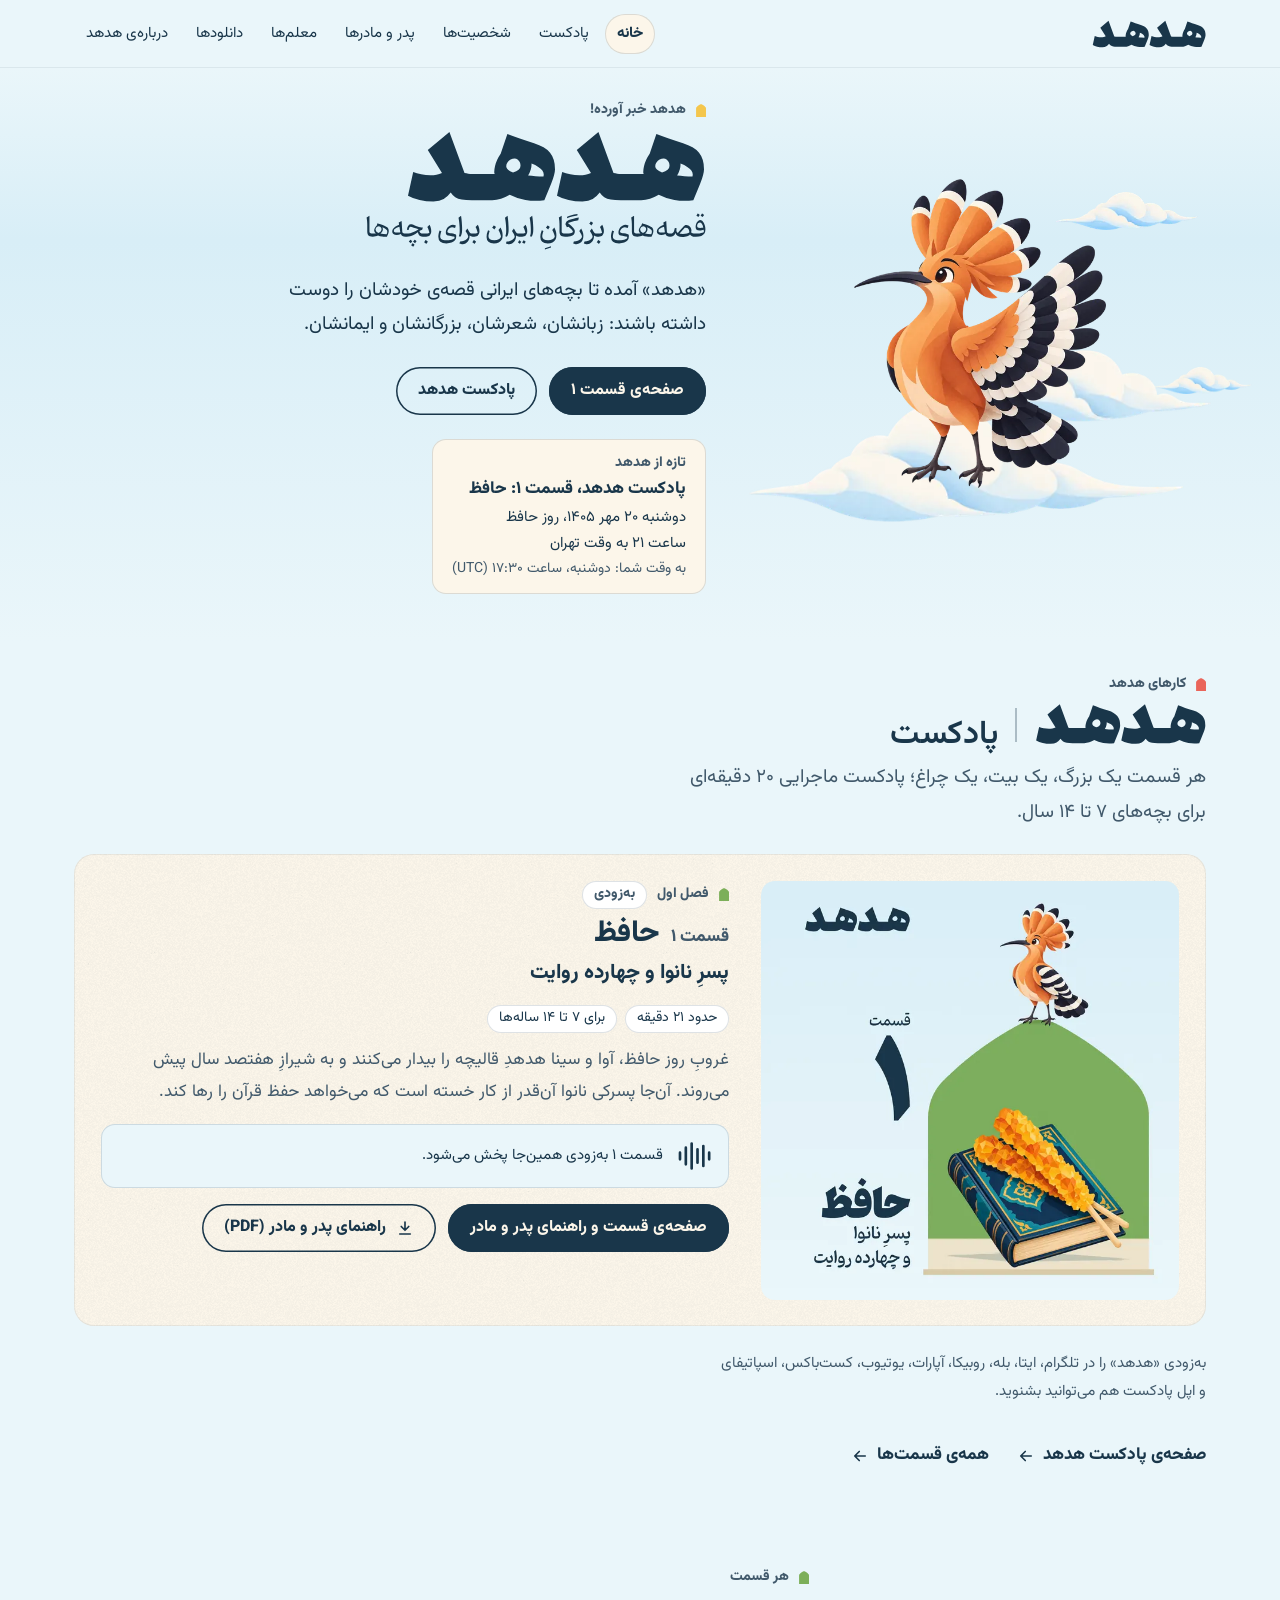
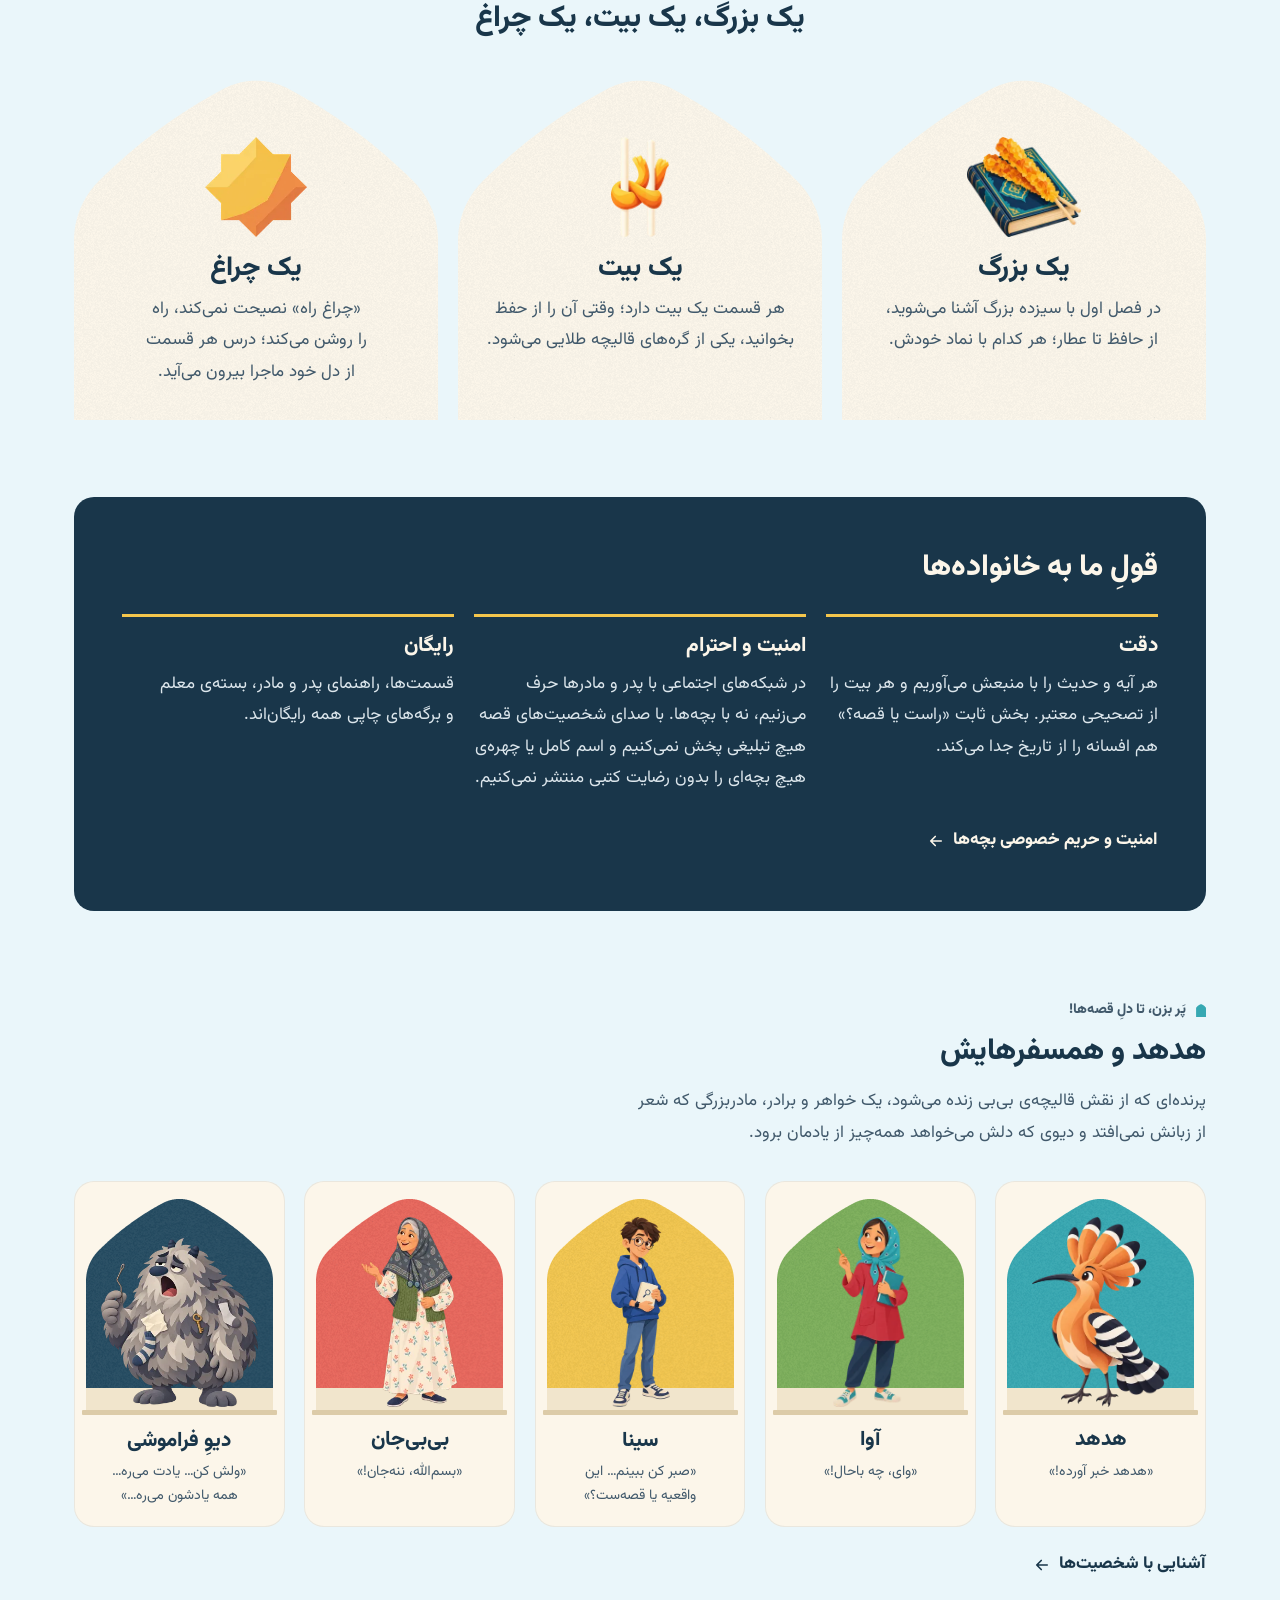
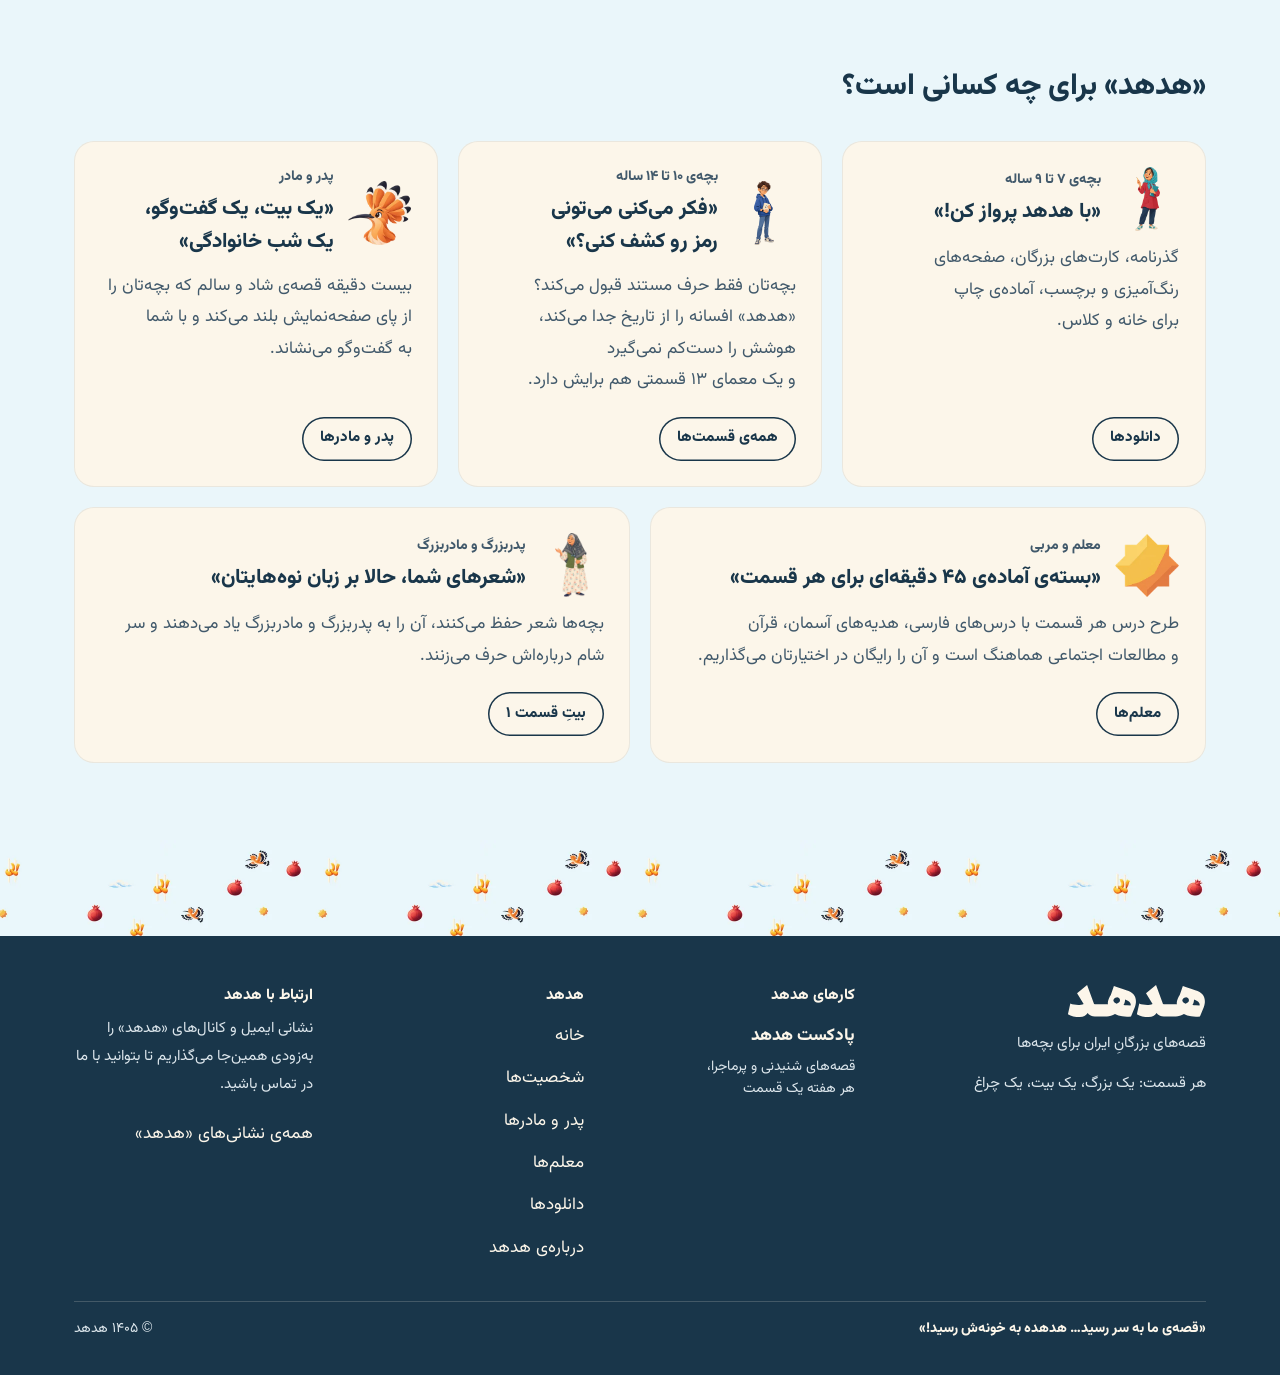
==== commit aa825cb4: "«هدهد» website: Persian text review (natural written Persian throughout)" ====
--- a/index.html
+++ b/index.html
@@ -4,14 +4,14 @@
 <meta charset="utf-8">
 <meta name="viewport" content="width=device-width, initial-scale=1">
 <title>هدهد، قصه‌های بزرگانِ ایران برای بچه‌ها</title>
-<meta name="description" content="«هدهد»، قصه‌های بزرگانِ ایران برای بچه‌های ۷ تا ۱۴ سال: یک بزرگ، یک بیت، یک چراغ. پادکست هدهد، شخصیت‌ها، راهنمای پدر و مادر، بسته‌ی معلم و برگه‌های چاپی رایگان.">
+<meta name="description" content="«هدهد» برای بچه‌های ۷ تا ۱۴ ساله از بزرگان ایران قصه می‌گوید؛ در هر قسمت یک بزرگ، یک بیت و یک چراغ. قسمت‌ها، راهنمای پدر و مادر، بسته‌ی معلم و برگه‌های چاپی همه رایگان‌اند.">
 <link rel="canonical" href="https://hodhodclub.com/">
 <meta name="theme-color" content="#EAF6FA">
 <meta property="og:type" content="website">
 <meta property="og:site_name" content="هدهد، قصه‌های بزرگانِ ایران برای بچه‌ها">
 <meta property="og:locale" content="fa_IR">
 <meta property="og:title" content="هدهد، قصه‌های بزرگانِ ایران برای بچه‌ها">
-<meta property="og:description" content="«هدهد»، قصه‌های بزرگانِ ایران برای بچه‌های ۷ تا ۱۴ سال: یک بزرگ، یک بیت، یک چراغ. پادکست هدهد، شخصیت‌ها، راهنمای پدر و مادر، بسته‌ی معلم و برگه‌های چاپی رایگان.">
+<meta property="og:description" content="«هدهد» برای بچه‌های ۷ تا ۱۴ ساله از بزرگان ایران قصه می‌گوید؛ در هر قسمت یک بزرگ، یک بیت و یک چراغ. قسمت‌ها، راهنمای پدر و مادر، بسته‌ی معلم و برگه‌های چاپی همه رایگان‌اند.">
 <meta property="og:url" content="https://hodhodclub.com/">
 <meta property="og:image" content="https://hodhodclub.com/og/hodhod.jpg">
 <meta property="og:image:width" content="1200">
@@ -24,8 +24,8 @@
 <link rel="manifest" href="/site.webmanifest">
 <link rel="preload" href="/assets/fonts/vazirmatn.woff" as="font" type="font/woff" crossorigin>
 <link rel="stylesheet" href="/assets/site.css?v=29d6ba2e">
-<script>document.documentElement.className='js';window.HUDHUD_TEXT={"local": "به وقت شما: {day}، ساعت {time}", "countdown": "تا انتشار: {left}", "soon": "به‌زودی", "out": "منتشر شد", "today": "امروز", "play": "پخش", "pause": "توقف", "copied": "نشانی صفحه کپی شد.", "menu": "فهرست", "close": "بستن"}</script>
-<script type="application/ld+json">{"@context": "https://schema.org", "@graph": [{"@type": "WebSite", "name": "هدهد", "alternateName": "هدهد، قصه‌های بزرگانِ ایران برای بچه‌ها", "url": "https://hodhodclub.com/", "inLanguage": "fa", "description": "«هدهد»، قصه‌های بزرگانِ ایران برای بچه‌های ۷ تا ۱۴ سال: یک بزرگ، یک بیت، یک چراغ. پادکست هدهد، شخصیت‌ها، راهنمای پدر و مادر، بسته‌ی معلم و برگه‌های چاپی رایگان."}, {"@type": "Brand", "name": "هدهد", "slogan": "هدهد خبر آورده!", "description": "تا بچه‌های ایرانی قصه‌ی خودشان را دوست داشته باشند: زبانشان، شعرشان، بزرگانشان و ایمانشان.", "logo": "https://hodhodclub.com/icon-512.png", "url": "https://hodhodclub.com/"}]}</script>
+<script>document.documentElement.className='js';window.HUDHUD_TEXT={"local": "به وقت شما: {day}، ساعت {time}", "countdown": "تا انتشار: {left}", "soon": "به‌زودی", "out": "منتشر شد", "today": "امروز", "play": "پخش", "pause": "مکث", "copied": "نشانی صفحه کپی شد.", "menu": "فهرست", "close": "بستن"}</script>
+<script type="application/ld+json">{"@context": "https://schema.org", "@graph": [{"@type": "WebSite", "name": "هدهد", "alternateName": "هدهد، قصه‌های بزرگانِ ایران برای بچه‌ها", "url": "https://hodhodclub.com/", "inLanguage": "fa", "description": "«هدهد» برای بچه‌های ۷ تا ۱۴ ساله از بزرگان ایران قصه می‌گوید؛ در هر قسمت یک بزرگ، یک بیت و یک چراغ. قسمت‌ها، راهنمای پدر و مادر، بسته‌ی معلم و برگه‌های چاپی همه رایگان‌اند."}, {"@type": "Brand", "name": "هدهد", "slogan": "هدهد خبر آورده!", "description": "«هدهد» آمده تا بچه‌های ایرانی قصه‌ی خودشان را دوست داشته باشند: زبانشان، شعرشان، بزرگانشان و ایمانشان.", "logo": "https://hodhodclub.com/icon-512.png", "url": "https://hodhodclub.com/"}]}</script>
 </head>
 <body>
 <a class="skip" href="#main">رفتن به محتوای اصلی</a>
@@ -39,20 +39,20 @@
 <section class="hero" aria-labelledby="hero-title"><div class="wrap hero-grid">
 <div class="hero-art">
 <img class="hero-cloud hero-cloud-a" src="/img/cloud-480.webp" srcset="/img/cloud-240.webp 240w, /img/cloud-480.webp 480w" sizes="160px" width="480" height="129" alt="" decoding="async"><img class="hero-cloud hero-cloud-b" src="/img/cloud-480.webp" srcset="/img/cloud-240.webp 240w, /img/cloud-480.webp 480w" sizes="120px" width="480" height="129" alt="" decoding="async">
-<img class="hero-bird" src="/img/greeting-880.webp" srcset="/img/greeting-280.webp 280w, /img/greeting-440.webp 440w, /img/greeting-660.webp 660w, /img/greeting-880.webp 880w" sizes="(min-width: 900px) 310px, 150px" width="880" height="1081" alt="هدهد، پرنده‌ای نارنجی با تاج باز و بال‌های راه‌راه، بال‌هایش را برای سلام باز کرده است." decoding="async" fetchpriority="high">
+<img class="hero-bird" src="/img/greeting-880.webp" srcset="/img/greeting-280.webp 280w, /img/greeting-440.webp 440w, /img/greeting-660.webp 660w, /img/greeting-880.webp 880w" sizes="(min-width: 900px) 310px, 150px" width="880" height="1081" alt="هدهد، پرنده‌ای نارنجی با تاج باز، بال‌های راه‌راهش را به نشانه‌ی سلام گشوده است." decoding="async" fetchpriority="high">
 <img class="hero-ground" src="/img/clouds-945.webp" srcset="/img/clouds-600.webp 600w, /img/clouds-945.webp 945w" sizes="(min-width: 900px) 600px, 280px" width="945" height="350" alt="" decoding="async">
 </div>
 <div class="hero-text">
 <p class="eyebrow"><svg class="glyph" viewBox="0 0 1000 1300" aria-hidden="true" focusable="false" style="--g:var(--sunshine)"><path d="M0,1300 L0,460 L1,442 L3,424 L6,406 L11,389 L18,372 L25,356 L34,340 L44,325 L55,311 L67,297 L98,267 L130,239 L162,210 L196,183 L230,157 L265,132 L300,109 L337,86 L374,64 L411,43 L413,42 L415,41 L417,40 L420,39 L422,38 L424,37 L426,36 L428,35 L430,34 L432,34 L434,33 L437,32 L439,31 L441,31 L443,30 L445,29 L448,29 L450,28 L452,27 L454,27 L457,26 L459,26 L461,25 L463,25 L466,24 L468,24 L470,24 L472,23 L475,23 L477,23 L479,22 L482,22 L484,22 L486,22 L488,21 L491,21 L493,21 L495,21 L498,21 L500,21 L502,21 L505,21 L507,21 L509,21 L512,21 L514,22 L516,22 L518,22 L521,22 L523,23 L525,23 L528,23 L530,24 L532,24 L534,24 L537,25 L539,25 L541,26 L543,26 L546,27 L548,27 L550,28 L552,29 L555,29 L557,30 L559,31 L561,31 L563,32 L566,33 L568,34 L570,34 L572,35 L574,36 L576,37 L578,38 L580,39 L583,40 L585,41 L587,42 L589,43 L626,64 L663,86 L700,109 L735,132 L770,157 L804,183 L838,210 L870,239 L902,267 L933,297 L945,311 L956,325 L966,340 L975,356 L982,372 L989,389 L994,406 L997,424 L999,442 L1000,460 L1000,1300 Z"/></svg>هدهد خبر آورده!</p>
 <h1 id="hero-title" class="hero-title"><span class="sr">هدهد، قصه‌های بزرگانِ ایران برای بچه‌ها</span><svg class="wm" aria-hidden="true" focusable="false" xmlns="http://www.w3.org/2000/svg" viewBox="-35 -1415 6046 1481"><path fill="currentColor" d="M690 -549Q638 -525 580.5 -514.5Q523 -504 457 -504Q363 -504 270.5 -521.0Q178 -538 110 -569L5 -92Q108 -35 238.5 -4.5Q369 26 518 26Q646 26 725.0 -24.0Q804 -74 866 -157Q907 -94 958.0 -60.0Q1009 -26 1088.5 -13.0Q1168 0 1292 0H1703V-530H1292Q1257 -530 1220.0 -534.5Q1183 -539 1144 -546L840 -1375L404 -1011Z M2008 -1332 1873 -937Q1835 -883 1805.5 -820.0Q1776 -757 1759.5 -691.5Q1743 -626 1743 -561Q1743 -545 1754 -531Q1746 -531 1738.5 -530.5Q1731 -530 1722.5 -530.0Q1714 -530 1703 -530Q1675 -530 1664.0 -510.0Q1653 -490 1653 -442V-93Q1653 -41 1663.5 -20.5Q1674 0 1703 0Q1789 0 1879.5 -29.0Q1970 -58 2055 -109Q2192 -36 2371.5 -5.0Q2551 26 2753 2L2888 -328Q2929 -423 2948.5 -501.0Q2968 -579 2968 -626Q2968 -730 2943.5 -811.5Q2919 -893 2868.0 -955.5Q2817 -1018 2737.0 -1065.0Q2657 -1112 2546 -1147Q2386 -1197 2257.5 -1241.5Q2129 -1286 2008 -1332ZM2122 -559Q1985 -610 1985 -682Q1985 -725 2009.5 -761.0Q2034 -797 2073.0 -818.5Q2112 -840 2155 -840Q2187 -840 2213.5 -820.5Q2240 -801 2256.5 -768.5Q2273 -736 2273 -697Q2273 -650 2234.5 -615.0Q2196 -580 2122 -559ZM2426 -496Q2461 -555 2479.5 -617.0Q2498 -679 2494 -738Q2576 -706 2630.5 -671.0Q2685 -636 2713.0 -598.5Q2741 -561 2741 -518Q2741 -510 2739.0 -499.5Q2737 -489 2736 -480Q2651 -480 2573.0 -484.0Q2495 -488 2426 -496Z M3693 -549Q3641 -525 3583.5 -514.5Q3526 -504 3460 -504Q3366 -504 3273.5 -521.0Q3181 -538 3113 -569L3008 -92Q3111 -35 3241.5 -4.5Q3372 26 3521 26Q3649 26 3728.0 -24.0Q3807 -74 3869 -157Q3910 -94 3961.0 -60.0Q4012 -26 4091.5 -13.0Q4171 0 4295 0H4706V-530H4295Q4260 -530 4223.0 -534.5Q4186 -539 4147 -546L3843 -1375L3407 -1011Z M5011 -1332 4876 -937Q4838 -883 4808.5 -820.0Q4779 -757 4762.5 -691.5Q4746 -626 4746 -561Q4746 -545 4757 -531Q4749 -531 4741.5 -530.5Q4734 -530 4725.5 -530.0Q4717 -530 4706 -530Q4678 -530 4667.0 -510.0Q4656 -490 4656 -442V-93Q4656 -41 4666.5 -20.5Q4677 0 4706 0Q4792 0 4882.5 -29.0Q4973 -58 5058 -109Q5195 -36 5374.5 -5.0Q5554 26 5756 2L5891 -328Q5932 -423 5951.5 -501.0Q5971 -579 5971 -626Q5971 -730 5946.5 -811.5Q5922 -893 5871.0 -955.5Q5820 -1018 5740.0 -1065.0Q5660 -1112 5549 -1147Q5389 -1197 5260.5 -1241.5Q5132 -1286 5011 -1332ZM5125 -559Q4988 -610 4988 -682Q4988 -725 5012.5 -761.0Q5037 -797 5076.0 -818.5Q5115 -840 5158 -840Q5190 -840 5216.5 -820.5Q5243 -801 5259.5 -768.5Q5276 -736 5276 -697Q5276 -650 5237.5 -615.0Q5199 -580 5125 -559ZM5429 -496Q5464 -555 5482.5 -617.0Q5501 -679 5497 -738Q5579 -706 5633.5 -671.0Q5688 -636 5716.0 -598.5Q5744 -561 5744 -518Q5744 -510 5742.0 -499.5Q5740 -489 5739 -480Q5654 -480 5576.0 -484.0Q5498 -488 5429 -496Z"/></svg><svg class="tag" aria-hidden="true" focusable="false" xmlns="http://www.w3.org/2000/svg" viewBox="20 -1753 25220 2750"><path fill="currentColor" d="M273 -1550 60 -1421Q83 -1293 96.0 -1133.5Q109 -974 109 -783V-357Q109 -225 158.5 -146.5Q208 -68 300.5 -34.0Q393 0 520 0H521V-224H520Q414 -224 358.0 -250.0Q302 -276 273 -318Z M869 -999 815 -825Q761 -783 717.0 -720.0Q673 -657 647.5 -585.0Q622 -513 622 -446Q622 -323 745 -235Q719 -230 693.5 -228.0Q668 -226 628.5 -225.0Q589 -224 521 -224Q503 -224 494.5 -207.5Q486 -191 486 -155V-70Q486 -33 494.5 -16.5Q503 0 521 0Q625 0 723.5 -21.5Q822 -43 909 -84Q1041 -25 1212.5 -0.5Q1384 24 1567 6L1606 -86Q1658 -186 1681.5 -266.5Q1705 -347 1705 -417Q1705 -502 1678.5 -567.5Q1652 -633 1589.5 -687.0Q1527 -741 1420.0 -791.5Q1313 -842 1152 -896Q1093 -915 1024.5 -940.0Q956 -965 869 -999ZM932 -269Q726 -355 726 -503Q726 -572 760.0 -631.0Q794 -690 848.5 -727.0Q903 -764 965 -764Q1020 -764 1066.5 -734.0Q1113 -704 1140.5 -653.0Q1168 -602 1168 -541Q1168 -455 1106.0 -383.5Q1044 -312 932 -269ZM1088 -225Q1208 -315 1249.0 -440.5Q1290 -566 1237 -688Q1369 -640 1447.0 -593.0Q1525 -546 1559.5 -490.0Q1594 -434 1594 -360Q1594 -318 1582.0 -276.0Q1570 -234 1544 -179Q1413 -179 1298.0 -190.5Q1183 -202 1088 -225Z M2496 -735Q2517 -606 2531.5 -517.5Q2546 -429 2559 -333Q2512 -321 2445.5 -311.0Q2379 -301 2310 -301Q2253 -301 2201.0 -312.5Q2149 -324 2116.5 -351.0Q2084 -378 2084 -425Q2084 -502 2141.0 -559.5Q2198 -617 2292.5 -660.0Q2387 -703 2496 -735ZM2472 -885Q2294 -826 2181.5 -742.0Q2069 -658 2015.5 -562.5Q1962 -467 1962 -372Q1962 -256 2051.0 -187.5Q2140 -119 2297 -119Q2452 -119 2605 -199Q2642 -97 2719.5 -48.5Q2797 0 2946 0H2947V-224H2946Q2859 -224 2796.0 -247.0Q2733 -270 2711 -323L2659 -1161L2445 -1054Z M3345 -920Q3115 -919 3050 -513L3181 -496Q3204 -619 3236.0 -672.0Q3268 -725 3317 -725Q3351 -725 3400.0 -712.0Q3449 -699 3553 -662Q3637 -633 3699.0 -612.5Q3761 -592 3813.5 -578.5Q3866 -565 3919 -555Q3732 -431 3584.5 -358.5Q3437 -286 3302.0 -255.0Q3167 -224 3016 -224H2947Q2929 -224 2920.5 -207.5Q2912 -191 2912 -156V-68Q2912 -33 2920.5 -16.5Q2929 0 2947 0H3039Q3175 0 3294.5 -29.0Q3414 -58 3542.5 -125.5Q3671 -193 3834 -308Q3840 -312 3845.5 -316.0Q3851 -320 3856 -324L3909 -197Q3949 -89 4030.5 -44.5Q4112 0 4243 0H4349V-224H4257Q4184 -224 4129.0 -238.0Q4074 -252 4033 -280L3976 -418Q4047 -461 4094.5 -479.0Q4142 -497 4184 -502L4236 -683Q4131 -687 4035.5 -703.5Q3940 -720 3835.5 -753.5Q3731 -787 3598 -844Q3525 -875 3479.5 -891.5Q3434 -908 3404.0 -914.0Q3374 -920 3345 -920ZM3514 744Q3543 705 3568.5 669.0Q3594 633 3621 595Q3602 576 3583.0 560.5Q3564 545 3546 532Q3526 517 3506.0 506.5Q3486 496 3467 489Q3441 527 3415.0 565.0Q3389 603 3361 642Q3382 653 3401.5 665.5Q3421 678 3440 691Q3460 703 3479.0 716.5Q3498 730 3514 744ZM3663 487Q3682 462 3700.0 437.5Q3718 413 3736.0 388.0Q3754 363 3771 338Q3753 320 3735.0 304.0Q3717 288 3699 275Q3679 259 3659.0 248.0Q3639 237 3619 229Q3601 255 3583.5 279.0Q3566 303 3548.0 328.0Q3530 353 3509 382Q3528 392 3547.5 403.5Q3567 415 3585 429Q3599 437 3612.5 447.0Q3626 457 3639.0 467.0Q3652 477 3663 487ZM3297 231Q3281 256 3264.0 280.5Q3247 305 3230.5 330.0Q3214 355 3195 380Q3215 392 3234.5 404.0Q3254 416 3272.0 429.0Q3290 442 3307.5 456.5Q3325 471 3341 486Q3368 449 3394.5 412.5Q3421 376 3448 338Q3408 299 3370.5 271.5Q3333 244 3297 231Z M4440 254Q4410 298 4380.5 340.5Q4351 383 4319 426Q4366 451 4409.0 481.0Q4452 511 4489 546Q4521 503 4551.5 460.5Q4582 418 4612 376Q4567 332 4524.5 301.0Q4482 270 4440 254ZM4349 0H4379Q4475 0 4558.0 -15.5Q4641 -31 4727 -65Q4796 -154 4827.0 -235.5Q4858 -317 4858 -403Q4858 -519 4826.0 -641.0Q4794 -763 4734 -876L4566 -708Q4619 -612 4656.5 -509.0Q4694 -406 4720 -290Q4656 -253 4571.0 -238.5Q4486 -224 4385 -224H4349Q4330 -224 4322.0 -207.5Q4314 -191 4314 -156V-68Q4314 -33 4322.0 -16.5Q4330 0 4349 0Z M6625 -633 6685 -819Q6565 -879 6462 -879Q6347 -879 6233 -815Q6144 -766 6078.0 -687.0Q6012 -608 5975.5 -511.5Q5939 -415 5939 -312Q5939 -219 5977.0 -164.0Q6015 -109 6111.5 -79.0Q6208 -49 6384 -30Q6481 -20 6523.5 -10.5Q6566 -1 6585 15L6583 113Q6540 160 6454.0 197.5Q6368 235 6256.0 256.0Q6144 277 6021 277Q5859 277 5748.0 245.0Q5637 213 5579.5 149.5Q5522 86 5522 -5Q5522 -66 5545.0 -168.0Q5568 -270 5610 -396L5471 -452Q5428 -327 5405.5 -210.5Q5383 -94 5383 8Q5383 258 5532.0 381.0Q5681 504 5983 504Q6204 504 6367.0 445.0Q6530 386 6619.5 276.5Q6709 167 6709 17V-64Q6709 -118 6682.0 -150.5Q6655 -183 6577.5 -204.0Q6500 -225 6345 -246Q6236 -263 6177.0 -275.0Q6118 -287 6092.0 -302.5Q6066 -318 6055 -342Q6057 -433 6107.0 -511.5Q6157 -590 6236.0 -639.0Q6315 -688 6405 -688Q6445 -688 6499.0 -674.0Q6553 -660 6625 -633Z M7068 -1550 6880 -1405Q6901 -1296 6917.0 -1176.5Q6933 -1057 6944.0 -934.5Q6955 -812 6961.0 -694.0Q6967 -576 6967 -470Q6967 -316 6953.0 -214.5Q6939 -113 6905 -24L7017 17Q7084 -69 7116.5 -212.5Q7149 -356 7149 -550Q7149 -629 7144.5 -731.0Q7140 -833 7132.5 -945.5Q7125 -1058 7115.0 -1169.5Q7105 -1281 7093.0 -1379.5Q7081 -1478 7068 -1550Z M7541 -598 7400 -420Q7487 -293 7534.0 -191.5Q7581 -90 7601 9Q7577 106 7495.5 183.0Q7414 260 7286.5 308.0Q7159 356 6997 367L6946 510Q7013 536 7072.5 548.5Q7132 561 7181 561Q7304 561 7403.5 509.5Q7503 458 7572.0 368.5Q7641 279 7674.5 163.0Q7708 47 7700 -82Q7799 0 7927 0H7928V-224H7927Q7829 -224 7770.0 -258.5Q7711 -293 7662 -380Z M8019 254Q7989 298 7959.5 340.5Q7930 383 7898 426Q7945 451 7988.0 481.0Q8031 511 8068 546Q8100 503 8130.5 460.5Q8161 418 8191 376Q8146 332 8103.5 301.0Q8061 270 8019 254ZM7928 0H7958Q8054 0 8137.0 -15.5Q8220 -31 8306 -65Q8375 -154 8406.0 -235.5Q8437 -317 8437 -403Q8437 -519 8405.0 -641.0Q8373 -763 8313 -876L8145 -708Q8198 -612 8235.5 -509.0Q8273 -406 8299 -290Q8235 -253 8150.0 -238.5Q8065 -224 7964 -224H7928Q7909 -224 7901.0 -207.5Q7893 -191 7893 -156V-68Q7893 -33 7901.0 -16.5Q7909 0 7928 0Z M10032 12Q9994 131 9862.5 200.0Q9731 269 9538 269Q9320 269 9212.0 191.5Q9104 114 9104 -32Q9104 -97 9124.0 -185.0Q9144 -273 9192 -412L9069 -474Q8962 -212 8962 23Q8962 259 9100.5 381.5Q9239 504 9509 504Q9717 504 9860.0 437.0Q10003 370 10078.0 240.5Q10153 111 10153 -73Q10153 -189 10138.0 -284.0Q10123 -379 10089.5 -474.0Q10056 -569 10000 -685L9845 -498Q9899 -400 9937.5 -312.5Q9976 -225 9999.0 -145.5Q10022 -66 10032 12ZM9492 -828Q9462 -784 9432.5 -741.5Q9403 -699 9371 -656Q9418 -631 9461.0 -601.0Q9504 -571 9541 -536Q9573 -579 9603.5 -621.5Q9634 -664 9664 -706Q9619 -750 9576.5 -781.0Q9534 -812 9492 -828Z M10518 -1550 10330 -1405Q10351 -1296 10367.0 -1176.5Q10383 -1057 10394.0 -934.5Q10405 -812 10411.0 -694.0Q10417 -576 10417 -470Q10417 -316 10403.0 -214.5Q10389 -113 10355 -24L10467 17Q10534 -69 10566.5 -212.5Q10599 -356 10599 -550Q10599 -629 10594.5 -731.0Q10590 -833 10582.5 -945.5Q10575 -1058 10565.0 -1169.5Q10555 -1281 10543.0 -1379.5Q10531 -1478 10518 -1550Z M10991 -598 10850 -420Q10937 -293 10984.0 -191.5Q11031 -90 11051 9Q11027 106 10945.5 183.0Q10864 260 10736.5 308.0Q10609 356 10447 367L10396 510Q10463 536 10522.5 548.5Q10582 561 10631 561Q10754 561 10853.5 509.5Q10953 458 11022.0 368.5Q11091 279 11124.5 163.0Q11158 47 11150 -82Q11249 0 11377 0H11473V-224H11377Q11279 -224 11220.0 -258.5Q11161 -293 11112 -380Z M11758 533Q11776 508 11794.5 483.5Q11813 459 11831.0 434.0Q11849 409 11866 384Q11848 365 11830.0 349.0Q11812 333 11794 320Q11774 304 11754.0 293.0Q11734 282 11714 275Q11695 301 11677.0 326.0Q11659 351 11641.0 376.0Q11623 401 11604 428Q11623 438 11642.5 449.5Q11662 461 11680 474Q11694 483 11707.5 493.0Q11721 503 11734.0 513.0Q11747 523 11758 533ZM11392 276Q11376 302 11359.0 326.5Q11342 351 11325.5 375.5Q11309 400 11290 426Q11310 437 11329.5 449.0Q11349 461 11367.0 474.5Q11385 488 11402.5 502.0Q11420 516 11436 532Q11463 495 11489.5 458.5Q11516 422 11543 384Q11503 344 11465.5 317.0Q11428 290 11392 276ZM11473 0H11503Q11599 0 11682.0 -15.5Q11765 -31 11851 -65Q11920 -154 11951.0 -235.5Q11982 -317 11982 -403Q11982 -519 11950.0 -641.0Q11918 -763 11858 -876L11690 -708Q11743 -612 11780.5 -509.0Q11818 -406 11844 -290Q11780 -253 11695.0 -238.5Q11610 -224 11509 -224H11473Q11454 -224 11446.0 -207.5Q11438 -191 11438 -156V-68Q11438 -33 11446.0 -16.5Q11454 0 11473 0Z M12348 -1550 12160 -1405Q12181 -1296 12197.0 -1176.5Q12213 -1057 12224.0 -934.5Q12235 -812 12241.0 -694.0Q12247 -576 12247 -470Q12247 -316 12233.0 -214.5Q12219 -113 12185 -24L12297 17Q12364 -69 12396.5 -212.5Q12429 -356 12429 -550Q12429 -629 12424.5 -731.0Q12420 -833 12412.5 -945.5Q12405 -1058 12395.0 -1169.5Q12385 -1281 12373.0 -1379.5Q12361 -1478 12348 -1550Z M13290 866V957L13743 801V710Z M14022 12Q13984 131 13852.5 200.0Q13721 269 13528 269Q13310 269 13202.0 191.5Q13094 114 13094 -32Q13094 -97 13114.0 -185.0Q13134 -273 13182 -412L13059 -474Q12952 -212 12952 23Q12952 259 13090.5 381.5Q13229 504 13499 504Q13707 504 13850.0 437.0Q13993 370 14068.0 240.5Q14143 111 14143 -73Q14143 -189 14128.0 -284.0Q14113 -379 14079.5 -474.0Q14046 -569 13990 -685L13835 -498Q13889 -400 13927.5 -312.5Q13966 -225 13989.0 -145.5Q14012 -66 14022 12ZM13482 -828Q13452 -784 13422.5 -741.5Q13393 -699 13361 -656Q13408 -631 13451.0 -601.0Q13494 -571 13531 -536Q13563 -579 13593.5 -621.5Q13624 -664 13654 -706Q13609 -750 13566.5 -781.0Q13524 -812 13482 -828Z M14537 -1550 14324 -1421Q14347 -1293 14360.0 -1133.5Q14373 -974 14373 -783V-357Q14373 -225 14422.5 -146.5Q14472 -68 14564.5 -34.0Q14657 0 14784 0H14785V-224H14784Q14678 -224 14622.0 -250.0Q14566 -276 14537 -318Z M15700 -1566 15714 -1682Q15574 -1662 15447.0 -1634.5Q15320 -1607 15197.0 -1568.5Q15074 -1530 14943 -1478L14928 -1360Q15125 -1438 15315.0 -1488.5Q15505 -1539 15700 -1566ZM15809 -1421Q15581 -1378 15410.5 -1335.0Q15240 -1292 15127.0 -1247.5Q15014 -1203 14956 -1156Q14924 -1140 14902.5 -1119.5Q14881 -1099 14865.0 -1069.0Q14849 -1039 14833 -992L14812 -916L14922 -688L15033 -739Q15189 -627 15274.5 -528.0Q15360 -429 15371 -347Q15329 -304 15257.5 -277.0Q15186 -250 15077.5 -237.0Q14969 -224 14817 -224H14785Q14766 -224 14758.0 -208.5Q14750 -193 14750 -158V-66Q14750 -31 14758.0 -15.5Q14766 0 14785 0H14817Q14956 0 15077.0 -18.0Q15198 -36 15291.0 -72.5Q15384 -109 15438 -160Q15472 -202 15492.0 -260.0Q15512 -318 15512 -380Q15512 -443 15486.5 -506.5Q15461 -570 15402.5 -642.5Q15344 -715 15245.0 -805.0Q15146 -895 14997 -1011Q15121 -1055 15235.0 -1089.0Q15349 -1123 15476.5 -1151.5Q15604 -1180 15768 -1210Z M16146 -48Q16146 -139 16129.5 -224.5Q16113 -310 16077.0 -401.0Q16041 -492 15983 -598L15842 -420Q15929 -293 15976.0 -191.5Q16023 -90 16043 9Q16019 107 15937.0 184.0Q15855 261 15728.0 308.5Q15601 356 15439 367L15388 510Q15455 536 15514.5 548.5Q15574 561 15623 561Q15774 561 15892.0 482.0Q16010 403 16078.0 265.5Q16146 128 16146 -48Z M16772 -598 16631 -420Q16718 -293 16765.0 -191.5Q16812 -90 16832 9Q16808 106 16726.5 183.0Q16645 260 16517.5 308.0Q16390 356 16228 367L16177 510Q16244 536 16303.5 548.5Q16363 561 16412 561Q16535 561 16634.5 509.5Q16734 458 16803.0 368.5Q16872 279 16905.5 163.0Q16939 47 16931 -82Q17030 0 17158 0H17159V-224H17158Q17060 -224 17001.0 -258.5Q16942 -293 16893 -380ZM16695 -1124Q16665 -1080 16635.5 -1037.5Q16606 -995 16574 -952Q16621 -927 16664.0 -897.0Q16707 -867 16744 -832Q16776 -875 16806.5 -917.5Q16837 -960 16867 -1002Q16822 -1046 16779.5 -1077.0Q16737 -1108 16695 -1124Z M17250 254Q17220 298 17190.5 340.5Q17161 383 17129 426Q17176 451 17219.0 481.0Q17262 511 17299 546Q17331 503 17361.5 460.5Q17392 418 17422 376Q17377 332 17334.5 301.0Q17292 270 17250 254ZM17159 0H17189Q17285 0 17368.0 -15.5Q17451 -31 17537 -65Q17606 -154 17637.0 -235.5Q17668 -317 17668 -403Q17668 -519 17636.0 -641.0Q17604 -763 17544 -876L17376 -708Q17429 -612 17466.5 -509.0Q17504 -406 17530 -290Q17466 -253 17381.0 -238.5Q17296 -224 17195 -224H17159Q17140 -224 17132.0 -207.5Q17124 -191 17124 -156V-68Q17124 -33 17132.0 -16.5Q17140 0 17159 0Z M19435 -633 19495 -819Q19375 -879 19272 -879Q19157 -879 19043 -815Q18954 -766 18888.0 -687.0Q18822 -608 18785.5 -511.5Q18749 -415 18749 -312Q18749 -219 18787.0 -164.0Q18825 -109 18921.5 -79.0Q19018 -49 19194 -30Q19291 -20 19333.5 -10.5Q19376 -1 19395 15L19393 113Q19350 160 19264.0 197.5Q19178 235 19066.0 256.0Q18954 277 18831 277Q18669 277 18558.0 245.0Q18447 213 18389.5 149.5Q18332 86 18332 -5Q18332 -66 18355.0 -168.0Q18378 -270 18420 -396L18281 -452Q18238 -327 18215.5 -210.5Q18193 -94 18193 8Q18193 258 18342.0 381.0Q18491 504 18793 504Q19014 504 19177.0 445.0Q19340 386 19429.5 276.5Q19519 167 19519 17V-64Q19519 -118 19492.0 -150.5Q19465 -183 19387.5 -204.0Q19310 -225 19155 -246Q19046 -263 18987.0 -275.0Q18928 -287 18902.0 -302.5Q18876 -318 18865 -342Q18867 -433 18917.0 -511.5Q18967 -590 19046.0 -639.0Q19125 -688 19215 -688Q19255 -688 19309.0 -674.0Q19363 -660 19435 -633Z M19907 -1550 19694 -1421Q19717 -1293 19730.0 -1133.5Q19743 -974 19743 -783V-357Q19743 -225 19792.5 -146.5Q19842 -68 19934.5 -34.0Q20027 0 20154 0H20155V-224H20154Q20048 -224 19992.0 -250.0Q19936 -276 19907 -318Z M20503 -999 20449 -825Q20395 -783 20351.0 -720.0Q20307 -657 20281.5 -585.0Q20256 -513 20256 -446Q20256 -323 20379 -235Q20353 -230 20327.5 -228.0Q20302 -226 20262.5 -225.0Q20223 -224 20155 -224Q20137 -224 20128.5 -207.5Q20120 -191 20120 -155V-70Q20120 -33 20128.5 -16.5Q20137 0 20155 0Q20259 0 20357.5 -21.5Q20456 -43 20543 -84Q20675 -25 20846.5 -0.5Q21018 24 21201 6L21240 -86Q21292 -186 21315.5 -266.5Q21339 -347 21339 -417Q21339 -502 21312.5 -567.5Q21286 -633 21223.5 -687.0Q21161 -741 21054.0 -791.5Q20947 -842 20786 -896Q20727 -915 20658.5 -940.0Q20590 -965 20503 -999ZM20566 -269Q20360 -355 20360 -503Q20360 -572 20394.0 -631.0Q20428 -690 20482.5 -727.0Q20537 -764 20599 -764Q20654 -764 20700.5 -734.0Q20747 -704 20774.5 -653.0Q20802 -602 20802 -541Q20802 -455 20740.0 -383.5Q20678 -312 20566 -269ZM20722 -225Q20842 -315 20883.0 -440.5Q20924 -566 20871 -688Q21003 -640 21081.0 -593.0Q21159 -546 21193.5 -490.0Q21228 -434 21228 -360Q21228 -318 21216.0 -276.0Q21204 -234 21178 -179Q21047 -179 20932.0 -190.5Q20817 -202 20722 -225Z M22130 -735Q22151 -606 22165.5 -517.5Q22180 -429 22193 -333Q22146 -321 22079.5 -311.0Q22013 -301 21944 -301Q21887 -301 21835.0 -312.5Q21783 -324 21750.5 -351.0Q21718 -378 21718 -425Q21718 -502 21775.0 -559.5Q21832 -617 21926.5 -660.0Q22021 -703 22130 -735ZM22106 -885Q21928 -826 21815.5 -742.0Q21703 -658 21649.5 -562.5Q21596 -467 21596 -372Q21596 -256 21685.0 -187.5Q21774 -119 21931 -119Q22086 -119 22239 -199Q22276 -97 22353.5 -48.5Q22431 0 22580 0H22581V-224H22580Q22493 -224 22430.0 -247.0Q22367 -270 22345 -323L22293 -1161L22079 -1054Z M23730 -667Q23803 -667 23858.0 -631.5Q23913 -596 23948.5 -539.0Q23984 -482 23997.5 -418.0Q24011 -354 24001 -297Q23954 -251 23827.5 -226.0Q23701 -201 23520 -201Q23445 -201 23385.0 -207.5Q23325 -214 23277 -226Q23401 -372 23479.5 -459.5Q23558 -547 23604.5 -592.0Q23651 -637 23679.0 -652.0Q23707 -667 23730 -667ZM23791 -870Q23757 -870 23722.5 -856.0Q23688 -842 23641.5 -804.5Q23595 -767 23530.5 -699.0Q23466 -631 23374.0 -524.5Q23282 -418 23155 -264Q23047 -322 23047 -455Q23047 -482 23051.5 -521.0Q23056 -560 23067 -616L22932 -633Q22904 -506 22875.5 -425.5Q22847 -345 22810.0 -301.0Q22773 -257 22718.0 -240.5Q22663 -224 22581 -224Q22564 -224 22555.0 -208.0Q22546 -192 22546 -156V-68Q22546 -32 22555.0 -16.0Q22564 0 22581 0Q22738 0 22832.5 -63.0Q22927 -126 22975 -267Q23023 -119 23152.0 -48.0Q23281 23 23497 23Q23588 23 23678.0 10.5Q23768 -2 23853.0 -30.0Q23938 -58 24013 -105Q24024 -117 24034.0 -130.5Q24044 -144 24054 -158Q24117 -74 24207.5 -37.0Q24298 0 24406 0H24407V-224H24406Q24326 -224 24259.5 -246.5Q24193 -269 24141 -333Q24151 -368 24157.0 -403.5Q24163 -439 24163 -477Q24163 -543 24134.0 -612.0Q24105 -681 24053.0 -739.5Q24001 -798 23934.0 -834.0Q23867 -870 23791 -870Z M25200 -523Q25200 -667 25169.0 -793.5Q25138 -920 25084.0 -1017.5Q25030 -1115 24958.5 -1170.5Q24887 -1226 24808 -1226Q24741 -1226 24680.5 -1184.5Q24620 -1143 24573.0 -1071.0Q24526 -999 24499.5 -906.5Q24473 -814 24473 -711Q24473 -576 24542.5 -516.0Q24612 -456 24772 -456Q24852 -456 24929.5 -469.0Q25007 -482 25072 -505Q25079 -452 25082.0 -415.0Q25085 -378 25086 -348Q25053 -312 24969.0 -283.5Q24885 -255 24763.0 -239.5Q24641 -224 24494 -224H24407Q24389 -224 24380.5 -207.5Q24372 -191 24372 -156V-68Q24372 -33 24380.5 -16.5Q24389 0 24407 0H24494Q24738 0 24894.0 -55.0Q25050 -110 25125.0 -226.0Q25200 -342 25200 -523ZM25041 -678Q24994 -664 24934.0 -656.5Q24874 -649 24804 -649Q24682 -649 24634.0 -679.0Q24586 -709 24586 -785Q24586 -854 24613.0 -912.0Q24640 -970 24684.5 -1005.0Q24729 -1040 24783 -1040Q24877 -1040 24944.5 -944.0Q25012 -848 25041 -678ZM24996 -1455Q25014 -1480 25032.5 -1504.5Q25051 -1529 25069.0 -1554.0Q25087 -1579 25104 -1604Q25086 -1623 25068.0 -1639.0Q25050 -1655 25032 -1668Q25012 -1684 24992.0 -1695.0Q24972 -1706 24952 -1713Q24933 -1687 24915.0 -1662.0Q24897 -1637 24879.0 -1612.0Q24861 -1587 24842 -1560Q24861 -1550 24880.5 -1538.5Q24900 -1527 24918 -1514Q24932 -1505 24945.5 -1495.0Q24959 -1485 24972.0 -1475.0Q24985 -1465 24996 -1455ZM24630 -1712Q24614 -1686 24597.0 -1661.5Q24580 -1637 24563.5 -1612.5Q24547 -1588 24528 -1562Q24548 -1551 24567.5 -1539.0Q24587 -1527 24605.0 -1513.5Q24623 -1500 24640.5 -1486.0Q24658 -1472 24674 -1456Q24701 -1493 24727.5 -1529.5Q24754 -1566 24781 -1604Q24741 -1644 24703.5 -1671.0Q24666 -1698 24630 -1712Z"/></svg></h1>
-<p class="lead">«هدهد» آمده است تا بچه‌های ایرانی قصه‌ی خودشان را دوست داشته باشند: زبانشان، شعرشان، بزرگانشان و ایمانشان.</p>
+<p class="lead">«هدهد» آمده تا بچه‌های ایرانی قصه‌ی خودشان را دوست داشته باشند: زبانشان، شعرشان، بزرگانشان و ایمانشان.</p>
 <div class="actions"><a class="btn btn-primary" href="/podcast/episode-01-hafez/">صفحه‌ی قسمت ۱</a><a class="btn btn-ghost" href="/podcast/">پادکست هدهد</a></div>
 <div class="release"><span class="kicker">تازه از هدهد</span><b>پادکست هدهد، قسمت ۱: حافظ</b><span>دوشنبه ۲۰ مهر ۱۴۰۵، روز حافظ</span><span>ساعت ۲۱ به وقت تهران</span>
 <small data-local="2026-10-12T17:30:00Z" hidden></small><small data-countdown="2026-10-12T17:30:00Z" hidden></small></div>
 </div></div></section>
 
 <section class="section" id="now" aria-labelledby="now-title"><div class="wrap">
-<p class="eyebrow" id="now-title"><svg class="glyph" viewBox="0 0 1000 1300" aria-hidden="true" focusable="false" style="--g:var(--coral)"><path d="M0,1300 L0,460 L1,442 L3,424 L6,406 L11,389 L18,372 L25,356 L34,340 L44,325 L55,311 L67,297 L98,267 L130,239 L162,210 L196,183 L230,157 L265,132 L300,109 L337,86 L374,64 L411,43 L413,42 L415,41 L417,40 L420,39 L422,38 L424,37 L426,36 L428,35 L430,34 L432,34 L434,33 L437,32 L439,31 L441,31 L443,30 L445,29 L448,29 L450,28 L452,27 L454,27 L457,26 L459,26 L461,25 L463,25 L466,24 L468,24 L470,24 L472,23 L475,23 L477,23 L479,22 L482,22 L484,22 L486,22 L488,21 L491,21 L493,21 L495,21 L498,21 L500,21 L502,21 L505,21 L507,21 L509,21 L512,21 L514,22 L516,22 L518,22 L521,22 L523,23 L525,23 L528,23 L530,24 L532,24 L534,24 L537,25 L539,25 L541,26 L543,26 L546,27 L548,27 L550,28 L552,29 L555,29 L557,30 L559,31 L561,31 L563,32 L566,33 L568,34 L570,34 L572,35 L574,36 L576,37 L578,38 L580,39 L583,40 L585,41 L587,42 L589,43 L626,64 L663,86 L700,109 L735,132 L770,157 L804,183 L838,210 L870,239 L902,267 L933,297 L945,311 L956,325 L966,340 L975,356 L982,372 L989,389 L994,406 L997,424 L999,442 L1000,460 L1000,1300 Z"/></svg>تولیدات هدهد</p>
+<p class="eyebrow" id="now-title"><svg class="glyph" viewBox="0 0 1000 1300" aria-hidden="true" focusable="false" style="--g:var(--coral)"><path d="M0,1300 L0,460 L1,442 L3,424 L6,406 L11,389 L18,372 L25,356 L34,340 L44,325 L55,311 L67,297 L98,267 L130,239 L162,210 L196,183 L230,157 L265,132 L300,109 L337,86 L374,64 L411,43 L413,42 L415,41 L417,40 L420,39 L422,38 L424,37 L426,36 L428,35 L430,34 L432,34 L434,33 L437,32 L439,31 L441,31 L443,30 L445,29 L448,29 L450,28 L452,27 L454,27 L457,26 L459,26 L461,25 L463,25 L466,24 L468,24 L470,24 L472,23 L475,23 L477,23 L479,22 L482,22 L484,22 L486,22 L488,21 L491,21 L493,21 L495,21 L498,21 L500,21 L502,21 L505,21 L507,21 L509,21 L512,21 L514,22 L516,22 L518,22 L521,22 L523,23 L525,23 L528,23 L530,24 L532,24 L534,24 L537,25 L539,25 L541,26 L543,26 L546,27 L548,27 L550,28 L552,29 L555,29 L557,30 L559,31 L561,31 L563,32 L566,33 L568,34 L570,34 L572,35 L574,36 L576,37 L578,38 L580,39 L583,40 L585,41 L587,42 L589,43 L626,64 L663,86 L700,109 L735,132 L770,157 L804,183 L838,210 L870,239 L902,267 L933,297 L945,311 L956,325 L966,340 L975,356 L982,372 L989,389 L994,406 L997,424 L999,442 L1000,460 L1000,1300 Z"/></svg>کارهای هدهد</p>
 <div class="product-block" style="--accent:var(--turquoise)">
 <div class="product-head"><h2 class="product-name"><a href="/podcast/"><span class="sr">پادکست هدهد</span><span class="lockup" aria-hidden="true"><svg class="wm-lock" aria-hidden="true" focusable="false" xmlns="http://www.w3.org/2000/svg" viewBox="-35 -1415 6046 1481"><path fill="currentColor" d="M690 -549Q638 -525 580.5 -514.5Q523 -504 457 -504Q363 -504 270.5 -521.0Q178 -538 110 -569L5 -92Q108 -35 238.5 -4.5Q369 26 518 26Q646 26 725.0 -24.0Q804 -74 866 -157Q907 -94 958.0 -60.0Q1009 -26 1088.5 -13.0Q1168 0 1292 0H1703V-530H1292Q1257 -530 1220.0 -534.5Q1183 -539 1144 -546L840 -1375L404 -1011Z M2008 -1332 1873 -937Q1835 -883 1805.5 -820.0Q1776 -757 1759.5 -691.5Q1743 -626 1743 -561Q1743 -545 1754 -531Q1746 -531 1738.5 -530.5Q1731 -530 1722.5 -530.0Q1714 -530 1703 -530Q1675 -530 1664.0 -510.0Q1653 -490 1653 -442V-93Q1653 -41 1663.5 -20.5Q1674 0 1703 0Q1789 0 1879.5 -29.0Q1970 -58 2055 -109Q2192 -36 2371.5 -5.0Q2551 26 2753 2L2888 -328Q2929 -423 2948.5 -501.0Q2968 -579 2968 -626Q2968 -730 2943.5 -811.5Q2919 -893 2868.0 -955.5Q2817 -1018 2737.0 -1065.0Q2657 -1112 2546 -1147Q2386 -1197 2257.5 -1241.5Q2129 -1286 2008 -1332ZM2122 -559Q1985 -610 1985 -682Q1985 -725 2009.5 -761.0Q2034 -797 2073.0 -818.5Q2112 -840 2155 -840Q2187 -840 2213.5 -820.5Q2240 -801 2256.5 -768.5Q2273 -736 2273 -697Q2273 -650 2234.5 -615.0Q2196 -580 2122 -559ZM2426 -496Q2461 -555 2479.5 -617.0Q2498 -679 2494 -738Q2576 -706 2630.5 -671.0Q2685 -636 2713.0 -598.5Q2741 -561 2741 -518Q2741 -510 2739.0 -499.5Q2737 -489 2736 -480Q2651 -480 2573.0 -484.0Q2495 -488 2426 -496Z M3693 -549Q3641 -525 3583.5 -514.5Q3526 -504 3460 -504Q3366 -504 3273.5 -521.0Q3181 -538 3113 -569L3008 -92Q3111 -35 3241.5 -4.5Q3372 26 3521 26Q3649 26 3728.0 -24.0Q3807 -74 3869 -157Q3910 -94 3961.0 -60.0Q4012 -26 4091.5 -13.0Q4171 0 4295 0H4706V-530H4295Q4260 -530 4223.0 -534.5Q4186 -539 4147 -546L3843 -1375L3407 -1011Z M5011 -1332 4876 -937Q4838 -883 4808.5 -820.0Q4779 -757 4762.5 -691.5Q4746 -626 4746 -561Q4746 -545 4757 -531Q4749 -531 4741.5 -530.5Q4734 -530 4725.5 -530.0Q4717 -530 4706 -530Q4678 -530 4667.0 -510.0Q4656 -490 4656 -442V-93Q4656 -41 4666.5 -20.5Q4677 0 4706 0Q4792 0 4882.5 -29.0Q4973 -58 5058 -109Q5195 -36 5374.5 -5.0Q5554 26 5756 2L5891 -328Q5932 -423 5951.5 -501.0Q5971 -579 5971 -626Q5971 -730 5946.5 -811.5Q5922 -893 5871.0 -955.5Q5820 -1018 5740.0 -1065.0Q5660 -1112 5549 -1147Q5389 -1197 5260.5 -1241.5Q5132 -1286 5011 -1332ZM5125 -559Q4988 -610 4988 -682Q4988 -725 5012.5 -761.0Q5037 -797 5076.0 -818.5Q5115 -840 5158 -840Q5190 -840 5216.5 -820.5Q5243 -801 5259.5 -768.5Q5276 -736 5276 -697Q5276 -650 5237.5 -615.0Q5199 -580 5125 -559ZM5429 -496Q5464 -555 5482.5 -617.0Q5501 -679 5497 -738Q5579 -706 5633.5 -671.0Q5688 -636 5716.0 -598.5Q5744 -561 5744 -518Q5744 -510 5742.0 -499.5Q5740 -489 5739 -480Q5654 -480 5576.0 -484.0Q5498 -488 5429 -496Z"/></svg><span class="lockup-rule"></span><span class="lockup-label">پادکست</span></span></a></h2>
 <p>هر قسمت یک بزرگ، یک بیت، یک چراغ؛ پادکست ماجرایی ۲۰ دقیقه‌ای برای بچه‌های ۷ تا ۱۴ سال.</p></div>
@@ -61,50 +61,50 @@
 <div class="ep-feature-head"><p class="eyebrow"><svg class="glyph" viewBox="0 0 1000 1300" aria-hidden="true" focusable="false" style="--g:var(--leaf)"><path d="M0,1300 L0,460 L1,442 L3,424 L6,406 L11,389 L18,372 L25,356 L34,340 L44,325 L55,311 L67,297 L98,267 L130,239 L162,210 L196,183 L230,157 L265,132 L300,109 L337,86 L374,64 L411,43 L413,42 L415,41 L417,40 L420,39 L422,38 L424,37 L426,36 L428,35 L430,34 L432,34 L434,33 L437,32 L439,31 L441,31 L443,30 L445,29 L448,29 L450,28 L452,27 L454,27 L457,26 L459,26 L461,25 L463,25 L466,24 L468,24 L470,24 L472,23 L475,23 L477,23 L479,22 L482,22 L484,22 L486,22 L488,21 L491,21 L493,21 L495,21 L498,21 L500,21 L502,21 L505,21 L507,21 L509,21 L512,21 L514,22 L516,22 L518,22 L521,22 L523,23 L525,23 L528,23 L530,24 L532,24 L534,24 L537,25 L539,25 L541,26 L543,26 L546,27 L548,27 L550,28 L552,29 L555,29 L557,30 L559,31 L561,31 L563,32 L566,33 L568,34 L570,34 L572,35 L574,36 L576,37 L578,38 L580,39 L583,40 L585,41 L587,42 L589,43 L626,64 L663,86 L700,109 L735,132 L770,157 L804,183 L838,210 L870,239 L902,267 L933,297 L945,311 L956,325 L966,340 L975,356 L982,372 L989,389 L994,406 L997,424 L999,442 L1000,460 L1000,1300 Z"/></svg>فصل اول<span class="chip status" data-status="2026-10-12T17:30:00Z"></span></p>
 <h3 id="now-ep" class="ep-head"><span class="ep-num">قسمت ۱</span> حافظ</h3>
 <p class="ep-title">پسرِ نانوا و چهارده روایت</p></div>
-<div class="player player-wait" role="note"><svg viewBox="0 0 48 48" aria-hidden="true"><g fill="none" stroke="currentColor" stroke-width="3.2" stroke-linecap="round"><path d="M6 20v8M13 14v20M20 9v30M27 16v16M34 12v24M41 20v8"/></g></svg><p data-late="صدای قسمت ۱ به‌زودی همین‌جا پخش می‌شود." data-at="2026-10-12T17:30:00Z">صدای قسمت ۱ از دوشنبه ۲۰ مهر، ساعت ۲۱ به وقت تهران، همین‌جا پخش می‌شود.</p></div>
-<div class="ep-feature-about"><ul class="meta"><li class="chip">حدود ۲۱ دقیقه</li><li class="chip">برای ۷ تا ۱۴ سال</li></ul><p class="logline">غروبِ روز حافظ، آوا و سینا هدهدِ قالیچه را بیدار می‌کنند و به شیرازِ هفتصد سال پیش می‌روند؛ جایی که پسرکی نانوا، خسته از کار، می‌خواهد حفظ کردن قرآن را رها کند.</p></div>
+<div class="player player-wait" role="note"><svg viewBox="0 0 48 48" aria-hidden="true"><g fill="none" stroke="currentColor" stroke-width="3.2" stroke-linecap="round"><path d="M6 20v8M13 14v20M20 9v30M27 16v16M34 12v24M41 20v8"/></g></svg><p data-late="قسمت ۱ به‌زودی همین‌جا پخش می‌شود." data-at="2026-10-12T17:30:00Z">قسمت ۱ از دوشنبه ۲۰ مهر، ساعت ۲۱ به وقت تهران، همین‌جا پخش می‌شود.</p></div>
+<div class="ep-feature-about"><ul class="meta"><li class="chip">حدود ۲۱ دقیقه</li><li class="chip">برای ۷ تا ۱۴ ساله‌ها</li></ul><p class="logline">غروبِ روز حافظ، آوا و سینا هدهدِ قالیچه را بیدار می‌کنند و به شیرازِ هفتصد سال پیش می‌روند. آن‌جا پسرکی نانوا آن‌قدر از کار خسته است که می‌خواهد حفظ قرآن را رها کند.</p></div>
 <div class="actions"><a class="btn btn-primary" href="/podcast/episode-01-hafez/">صفحه‌ی قسمت و راهنمای پدر و مادر</a><a class="btn btn-ghost" href="/downloads/hodhod-parent-guide-ep01.pdf" download><svg viewBox="0 0 24 24" aria-hidden="true"><path fill="none" stroke="currentColor" stroke-width="2.2" stroke-linecap="round" stroke-linejoin="round" d="M12 4v11m-5-5 5 5 5-5M5 20h14"/></svg>راهنمای پدر و مادر (PDF)</a></div>
 </article>
-<div class="platforms"><p class="note">حساب‌های «هدهد» در تلگرام، ایتا، بله، روبیکا، آپارات، یوتیوب، کست‌باکس، اسپاتیفای و اپل پادکست به‌زودی باز می‌شوند و نشانی‌شان همین‌جا می‌آید.</p></div>
+<div class="platforms"><p class="note">به‌زودی «هدهد» را در تلگرام، ایتا، بله، روبیکا، آپارات، یوتیوب، کست‌باکس، اسپاتیفای و اپل پادکست هم می‌توانید بشنوید.</p></div>
 <p class="go-row"><a class="go" href="/podcast/">صفحه‌ی پادکست هدهد<svg viewBox="0 0 24 24" aria-hidden="true"><path fill="none" stroke="currentColor" stroke-width="2.2" stroke-linecap="round" stroke-linejoin="round" d="M19 12H5m6-6-6 6 6 6"/></svg></a><a class="go" href="/podcast/#season">همه‌ی قسمت‌ها<svg viewBox="0 0 24 24" aria-hidden="true"><path fill="none" stroke="currentColor" stroke-width="2.2" stroke-linecap="round" stroke-linejoin="round" d="M19 12H5m6-6-6 6 6 6"/></svg></a></p>
 </div>
 </div></section>
 
 <section class="section" aria-labelledby="promise-title"><div class="wrap">
 <div class="section-head center"><p class="eyebrow"><svg class="glyph" viewBox="0 0 1000 1300" aria-hidden="true" focusable="false" style="--g:var(--leaf)"><path d="M0,1300 L0,460 L1,442 L3,424 L6,406 L11,389 L18,372 L25,356 L34,340 L44,325 L55,311 L67,297 L98,267 L130,239 L162,210 L196,183 L230,157 L265,132 L300,109 L337,86 L374,64 L411,43 L413,42 L415,41 L417,40 L420,39 L422,38 L424,37 L426,36 L428,35 L430,34 L432,34 L434,33 L437,32 L439,31 L441,31 L443,30 L445,29 L448,29 L450,28 L452,27 L454,27 L457,26 L459,26 L461,25 L463,25 L466,24 L468,24 L470,24 L472,23 L475,23 L477,23 L479,22 L482,22 L484,22 L486,22 L488,21 L491,21 L493,21 L495,21 L498,21 L500,21 L502,21 L505,21 L507,21 L509,21 L512,21 L514,22 L516,22 L518,22 L521,22 L523,23 L525,23 L528,23 L530,24 L532,24 L534,24 L537,25 L539,25 L541,26 L543,26 L546,27 L548,27 L550,28 L552,29 L555,29 L557,30 L559,31 L561,31 L563,32 L566,33 L568,34 L570,34 L572,35 L574,36 L576,37 L578,38 L580,39 L583,40 L585,41 L587,42 L589,43 L626,64 L663,86 L700,109 L735,132 L770,157 L804,183 L838,210 L870,239 L902,267 L933,297 L945,311 L956,325 L966,340 L975,356 L982,372 L989,389 L994,406 L997,424 L999,442 L1000,460 L1000,1300 Z"/></svg>هر قسمت</p><h2 id="promise-title">یک بزرگ، یک بیت، یک چراغ</h2></div>
-<div class="promise-grid"><article class="promise-card"><img src="/img/sym01-440.webp" srcset="/img/sym01-240.webp 240w, /img/sym01-440.webp 440w" sizes="104px" width="440" height="386" alt="" loading="lazy" decoding="async"><h3>یک بزرگ</h3><p>سیزده بزرگ در فصل اول، از حافظ تا عطار؛ هر کدام با یک نماد.</p></article><article class="promise-card"><img src="/img/knot-240.webp" srcset="/img/knot-120.webp 120w, /img/knot-240.webp 240w" sizes="104px" width="240" height="408" alt="" loading="lazy" decoding="async"><h3>یک بیت</h3><p>هر قسمت یک بیت؛ از حفظش که بخوانی، یک گره طلایی می‌شود.</p></article><article class="promise-card"><img src="/img/star-400.webp" srcset="/img/star-200.webp 200w, /img/star-400.webp 400w" sizes="104px" width="400" height="392" alt="" loading="lazy" decoding="async"><h3>یک چراغ</h3><p>چراغ راه: نور، نه نصیحت. ارزش از دل ماجرا درمی‌آید.</p></article></div>
+<div class="promise-grid"><article class="promise-card"><img src="/img/sym01-440.webp" srcset="/img/sym01-240.webp 240w, /img/sym01-440.webp 440w" sizes="104px" width="440" height="386" alt="" loading="lazy" decoding="async"><h3>یک بزرگ</h3><p>در فصل اول با سیزده بزرگ آشنا می‌شوید، از حافظ تا عطار؛ هر کدام با نماد خودش.</p></article><article class="promise-card"><img src="/img/knot-240.webp" srcset="/img/knot-120.webp 120w, /img/knot-240.webp 240w" sizes="104px" width="240" height="408" alt="" loading="lazy" decoding="async"><h3>یک بیت</h3><p>هر قسمت یک بیت دارد؛ وقتی آن را از حفظ بخوانید، یکی از گره‌های قالیچه طلایی می‌شود.</p></article><article class="promise-card"><img src="/img/star-400.webp" srcset="/img/star-200.webp 200w, /img/star-400.webp 400w" sizes="104px" width="400" height="392" alt="" loading="lazy" decoding="async"><h3>یک چراغ</h3><p>«چراغ راه» نصیحت نمی‌کند، راه را روشن می‌کند؛ درس هر قسمت از دل خود ماجرا بیرون می‌آید.</p></article></div>
 </div></section>
 
 <section class="section" aria-labelledby="trust-title"><div class="wrap"><div class="trust">
 <h2 id="trust-title">قولِ ما به خانواده‌ها</h2>
-<div class="grid grid-3"><div><h3>دقت</h3><p>هر آیه و حدیث با منبع؛ هر بیت با تصحیح معتبر؛ بخش ثابت «راست یا قصه؟» که افسانه را از تاریخ جدا می‌کند.</p></div><div><h3>امنیت و احترام</h3><p>حساب‌ها با والدین حرف می‌زنند، نه با بچه‌ها؛ هیچ تبلیغی با صدای شخصیت‌ها؛ هیچ اسم کامل یا چهره‌ای از بچه‌ها بدون رضایت کتبی.</p></div><div><h3>رایگان</h3><p>قسمت‌ها، راهنمای پدر و مادر، بسته‌ی معلم و برگه‌های چاپی، همه رایگان.</p></div></div>
-<p class="trust-more"><a class="go" href="/parents/#safety">امنیت و حریم بچه‌ها<svg viewBox="0 0 24 24" aria-hidden="true"><path fill="none" stroke="currentColor" stroke-width="2.2" stroke-linecap="round" stroke-linejoin="round" d="M19 12H5m6-6-6 6 6 6"/></svg></a></p>
+<div class="grid grid-3"><div><h3>دقت</h3><p>هر آیه و حدیث را با منبعش می‌آوریم و هر بیت را از تصحیحی معتبر. بخش ثابت «راست یا قصه؟» هم افسانه را از تاریخ جدا می‌کند.</p></div><div><h3>امنیت و احترام</h3><p>در شبکه‌های اجتماعی با پدر و مادرها حرف می‌زنیم، نه با بچه‌ها. با صدای شخصیت‌های قصه هیچ تبلیغی پخش نمی‌کنیم و اسم کامل یا چهره‌ی هیچ بچه‌ای را بدون رضایت کتبی منتشر نمی‌کنیم.</p></div><div><h3>رایگان</h3><p>قسمت‌ها، راهنمای پدر و مادر، بسته‌ی معلم و برگه‌های چاپی همه رایگان‌اند.</p></div></div>
+<p class="trust-more"><a class="go" href="/parents/#safety">امنیت و حریم خصوصی بچه‌ها<svg viewBox="0 0 24 24" aria-hidden="true"><path fill="none" stroke="currentColor" stroke-width="2.2" stroke-linecap="round" stroke-linejoin="round" d="M19 12H5m6-6-6 6 6 6"/></svg></a></p>
 </div></div></section>
 
 <section class="section" aria-labelledby="cast-title"><div class="wrap">
 <div class="section-head"><p class="eyebrow"><svg class="glyph" viewBox="0 0 1000 1300" aria-hidden="true" focusable="false" style="--g:var(--turquoise)"><path d="M0,1300 L0,460 L1,442 L3,424 L6,406 L11,389 L18,372 L25,356 L34,340 L44,325 L55,311 L67,297 L98,267 L130,239 L162,210 L196,183 L230,157 L265,132 L300,109 L337,86 L374,64 L411,43 L413,42 L415,41 L417,40 L420,39 L422,38 L424,37 L426,36 L428,35 L430,34 L432,34 L434,33 L437,32 L439,31 L441,31 L443,30 L445,29 L448,29 L450,28 L452,27 L454,27 L457,26 L459,26 L461,25 L463,25 L466,24 L468,24 L470,24 L472,23 L475,23 L477,23 L479,22 L482,22 L484,22 L486,22 L488,21 L491,21 L493,21 L495,21 L498,21 L500,21 L502,21 L505,21 L507,21 L509,21 L512,21 L514,22 L516,22 L518,22 L521,22 L523,23 L525,23 L528,23 L530,24 L532,24 L534,24 L537,25 L539,25 L541,26 L543,26 L546,27 L548,27 L550,28 L552,29 L555,29 L557,30 L559,31 L561,31 L563,32 L566,33 L568,34 L570,34 L572,35 L574,36 L576,37 L578,38 L580,39 L583,40 L585,41 L587,42 L589,43 L626,64 L663,86 L700,109 L735,132 L770,157 L804,183 L838,210 L870,239 L902,267 L933,297 L945,311 L956,325 L966,340 L975,356 L982,372 L989,389 L994,406 L997,424 L999,442 L1000,460 L1000,1300 Z"/></svg>پَر بزن، تا دلِ قصه‌ها!</p><h2 id="cast-title">هدهد و همسفرهایش</h2>
-<p>پرنده‌ای که از قالیچه‌ی بی‌بی زنده می‌شود، یک خواهر و برادر، مادربزرگی پر از شعر، و دیوی که دلش می‌خواهد همه‌چیز از یادمان برود.</p></div>
+<p>پرنده‌ای که از نقش قالیچه‌ی بی‌بی زنده می‌شود، یک خواهر و برادر، مادربزرگی که شعر از زبانش نمی‌افتد و دیوی که دلش می‌خواهد همه‌چیز از یادمان برود.</p></div>
 <div class="cast-row"><a class="cast-card" href="/characters/#hudhud" style="--accent:var(--turquoise)"><div class="niche"><div class="niche-arch grain-50"></div><div class="niche-shelf"></div><div class="niche-ledge"></div>
 <div class="niche-art"><img src="/img/hudhud-760.webp" srcset="/img/hudhud-320.webp 320w, /img/hudhud-520.webp 520w, /img/hudhud-760.webp 760w" sizes="(min-width: 1000px) 139px, 26.4vw" width="760" height="1051" alt="هدهد، پرنده‌ای نارنجی با تاج و بال‌های راه‌راه سیاه و سفید." loading="lazy" decoding="async"></div></div><b>هدهد</b><span class="say">«هدهد خبر آورده!»</span></a><a class="cast-card" href="/characters/#ava" style="--accent:var(--leaf)"><div class="niche"><div class="niche-arch grain-50"></div><div class="niche-shelf"></div><div class="niche-ledge"></div>
 <div class="niche-art"><img src="/img/ava-334.webp" srcset="/img/ava-160.webp 160w, /img/ava-300.webp 300w, /img/ava-334.webp 334w" sizes="(min-width: 1000px) 76px, 14.4vw" width="334" height="850" alt="آوا، دختری هشت‌ساله با روسری فیروزه‌ای و کت قرمز، با دفتر نقاشی‌اش." loading="lazy" decoding="async"></div></div><b>آوا</b><span class="say">«وای، چه باحال!»</span></a><a class="cast-card" href="/characters/#sina" style="--accent:var(--sunshine)"><div class="niche"><div class="niche-arch grain-50"></div><div class="niche-shelf"></div><div class="niche-ledge"></div>
 <div class="niche-art"><img src="/img/sina-506.webp" srcset="/img/sina-160.webp 160w, /img/sina-300.webp 300w, /img/sina-506.webp 506w" sizes="(min-width: 1000px) 61px, 11.5vw" width="506" height="1609" alt="سینا، پسری دوازده‌ساله با عینک و هودی آبی، با دفترچه‌اش." loading="lazy" decoding="async"></div></div><b>سینا</b><span class="say">«صبر کن ببینم… این واقعیه یا قصه‌ست؟»</span></a><a class="cast-card" href="/characters/#bibi-jan" style="--accent:var(--coral)"><div class="niche"><div class="niche-arch grain-50"></div><div class="niche-shelf"></div><div class="niche-ledge"></div>
 <div class="niche-art"><img src="/img/bibi-520.webp" srcset="/img/bibi-160.webp 160w, /img/bibi-300.webp 300w, /img/bibi-520.webp 520w" sizes="(min-width: 1000px) 98px, 18.5vw" width="520" height="1027" alt="بی‌بی‌جان، مادربزرگی خندان با چارقد، پیراهن گل‌دار و جلیقه‌ی بافتنی." loading="lazy" decoding="async"></div></div><b>بی‌بی‌جان</b><span class="say">«بسم‌الله، ننه‌جان!»</span></a><a class="cast-card" href="/characters/#div" style="--accent:var(--night)"><div class="niche"><div class="niche-arch grain-50"></div><div class="niche-shelf"></div><div class="niche-ledge"></div>
-<div class="niche-art"><img src="/img/div-520.webp" srcset="/img/div-160.webp 160w, /img/div-300.webp 300w, /img/div-520.webp 520w" sizes="(min-width: 1000px) 179px, 34.0vw" width="520" height="559" alt="دیوِ فراموشی، موجودی خاکستری و پشمالو با یک سوزن کج، در حال خمیازه." loading="lazy" decoding="async"></div></div><b>دیوِ فراموشی</b><span class="say">«ولش کن… یادت می‌ره… همه یادشون می‌ره…»</span></a></div>
+<div class="niche-art"><img src="/img/div-520.webp" srcset="/img/div-160.webp 160w, /img/div-300.webp 300w, /img/div-520.webp 520w" sizes="(min-width: 1000px) 179px, 34.0vw" width="520" height="559" alt="دیوِ فراموشی، موجودی خاکستری و پشمالو با سوزنی کج، که خمیازه می‌کشد." loading="lazy" decoding="async"></div></div><b>دیوِ فراموشی</b><span class="say">«ولش کن… یادت می‌ره… همه یادشون می‌ره…»</span></a></div>
 <p class="go-row"><a class="go" href="/characters/">آشنایی با شخصیت‌ها<svg viewBox="0 0 24 24" aria-hidden="true"><path fill="none" stroke="currentColor" stroke-width="2.2" stroke-linecap="round" stroke-linejoin="round" d="M19 12H5m6-6-6 6 6 6"/></svg></a></p>
 </div></section>
 
 <section class="section" aria-labelledby="who-title"><div class="wrap">
-<div class="section-head"><h2 id="who-title">هدهد برای همه‌ی خانه</h2></div>
-<div class="who-grid"><div class="who"><img src="/img/ava-334.webp" srcset="/img/ava-160.webp 160w, /img/ava-300.webp 300w, /img/ava-334.webp 334w" sizes="28px" width="334" height="850" alt="" loading="lazy" decoding="async"><span class="kicker">بچه‌ی ۷ تا ۹ ساله</span><span class="say">«با هدهد پرواز کن!»</span><p>گذرنامه، کارت‌های بزرگان، رنگ‌آمیزی و برچسب؛ برای چاپ در خانه و کلاس.</p><a class="btn btn-ghost btn-sm" href="/downloads/">دانلودها</a></div><div class="who"><img src="/img/sina-506.webp" srcset="/img/sina-160.webp 160w, /img/sina-300.webp 300w, /img/sina-506.webp 506w" sizes="24px" width="506" height="1609" alt="" loading="lazy" decoding="async"><span class="kicker">بچه‌ی ۱۰ تا ۱۴ ساله</span><span class="say">«فکر می‌کنی می‌تونی رمز رو کشف کنی؟»</span><p>بچه‌تان دنبال فکت است؟ هدهد افسانه را از تاریخ جدا می‌کند، به هوشش احترام می‌گذارد، و یک معمای ۱۳ قسمتی جلویش می‌گذارد.</p><a class="btn btn-ghost btn-sm" href="/podcast/#season">همه‌ی قسمت‌ها</a></div><div class="who"><img src="/img/avatar-400.webp" srcset="/img/avatar-200.webp 200w, /img/avatar-400.webp 400w" sizes="71px" width="400" height="403" alt="" loading="lazy" decoding="async"><span class="kicker">مادر و پدر</span><span class="say">«یک بیت، یک گفت‌وگو، یک شب خانوادگی»</span><p>بیست دقیقه قصه‌ی شاد و سالم، که بچه‌تان را از صفحه‌نمایش به گفت‌وگو با شما برمی‌گرداند.</p><a class="btn btn-ghost btn-sm" href="/parents/">پدر و مادرها</a></div><div class="who"><img src="/img/star-400.webp" srcset="/img/star-200.webp 200w, /img/star-400.webp 400w" sizes="73px" width="400" height="392" alt="" loading="lazy" decoding="async"><span class="kicker">معلم و مربی</span><span class="say">«بسته‌ی آماده‌ی ۴۵ دقیقه‌ای برای هر قسمت»</span><p>برای هر قسمت، یک طرح درس آماده‌ی ۴۵ دقیقه‌ای؛ وصل به فارسی، هدیه‌های آسمان، قرآن و مطالعات اجتماعی. رایگان.</p><a class="btn btn-ghost btn-sm" href="/teachers/">معلم‌ها</a></div><div class="who"><img src="/img/bibi-520.webp" srcset="/img/bibi-160.webp 160w, /img/bibi-300.webp 300w, /img/bibi-520.webp 520w" sizes="36px" width="520" height="1027" alt="" loading="lazy" decoding="async"><span class="kicker">پدربزرگ و مادربزرگ</span><span class="say">«شعرهای شما، حالا در دهان نوه‌هایتان»</span><p>بچه‌ها شعر حفظ می‌کنند، به پدربزرگ و مادربزرگ یاد می‌دهند، و سر شام حرف می‌زنند.</p><a class="btn btn-ghost btn-sm" href="/podcast/episode-01-hafez/#verse">بیتِ قسمت ۱</a></div></div>
+<div class="section-head"><h2 id="who-title">«هدهد» برای چه کسانی است؟</h2></div>
+<div class="who-grid"><div class="who"><img src="/img/ava-334.webp" srcset="/img/ava-160.webp 160w, /img/ava-300.webp 300w, /img/ava-334.webp 334w" sizes="28px" width="334" height="850" alt="" loading="lazy" decoding="async"><span class="kicker">بچه‌ی ۷ تا ۹ ساله</span><span class="say">«با هدهد پرواز کن!»</span><p>گذرنامه، کارت‌های بزرگان، صفحه‌های رنگ‌آمیزی و برچسب، آماده‌ی چاپ برای خانه و کلاس.</p><a class="btn btn-ghost btn-sm" href="/downloads/">دانلودها</a></div><div class="who"><img src="/img/sina-506.webp" srcset="/img/sina-160.webp 160w, /img/sina-300.webp 300w, /img/sina-506.webp 506w" sizes="24px" width="506" height="1609" alt="" loading="lazy" decoding="async"><span class="kicker">بچه‌ی ۱۰ تا ۱۴ ساله</span><span class="say">«فکر می‌کنی می‌تونی رمز رو کشف کنی؟»</span><p>بچه‌تان فقط حرف مستند قبول می‌کند؟ «هدهد» افسانه را از تاریخ جدا می‌کند، هوشش را دست‌کم نمی‌گیرد و یک معمای ۱۳ قسمتی هم برایش دارد.</p><a class="btn btn-ghost btn-sm" href="/podcast/#season">همه‌ی قسمت‌ها</a></div><div class="who"><img src="/img/avatar-400.webp" srcset="/img/avatar-200.webp 200w, /img/avatar-400.webp 400w" sizes="71px" width="400" height="403" alt="" loading="lazy" decoding="async"><span class="kicker">پدر و مادر</span><span class="say">«یک بیت، یک گفت‌وگو، یک شب خانوادگی»</span><p>بیست دقیقه قصه‌ی شاد و سالم که بچه‌تان را از پای صفحه‌نمایش بلند می‌کند و با شما به گفت‌وگو می‌نشاند.</p><a class="btn btn-ghost btn-sm" href="/parents/">پدر و مادرها</a></div><div class="who"><img src="/img/star-400.webp" srcset="/img/star-200.webp 200w, /img/star-400.webp 400w" sizes="73px" width="400" height="392" alt="" loading="lazy" decoding="async"><span class="kicker">معلم و مربی</span><span class="say">«بسته‌ی آماده‌ی ۴۵ دقیقه‌ای برای هر قسمت»</span><p>طرح درس هر قسمت با درس‌های فارسی، هدیه‌های آسمان، قرآن و مطالعات اجتماعی هماهنگ است و آن را رایگان در اختیارتان می‌گذاریم.</p><a class="btn btn-ghost btn-sm" href="/teachers/">معلم‌ها</a></div><div class="who"><img src="/img/bibi-520.webp" srcset="/img/bibi-160.webp 160w, /img/bibi-300.webp 300w, /img/bibi-520.webp 520w" sizes="36px" width="520" height="1027" alt="" loading="lazy" decoding="async"><span class="kicker">پدربزرگ و مادربزرگ</span><span class="say">«شعرهای شما، حالا بر زبان نوه‌هایتان»</span><p>بچه‌ها شعر حفظ می‌کنند، آن را به پدربزرگ و مادربزرگ یاد می‌دهند و سر شام درباره‌اش حرف می‌زنند.</p><a class="btn btn-ghost btn-sm" href="/podcast/episode-01-hafez/#verse">بیتِ قسمت ۱</a></div></div>
 </div></section>
 </main>
 <div class="band" aria-hidden="true"></div>
 <footer class="site-foot"><div class="wrap">
 <div class="foot-grid">
 <div class="foot-brand"><svg class="wm-nav" aria-hidden="true" focusable="false" xmlns="http://www.w3.org/2000/svg" viewBox="-35 -1415 6046 1481"><path fill="currentColor" d="M690 -549Q638 -525 580.5 -514.5Q523 -504 457 -504Q363 -504 270.5 -521.0Q178 -538 110 -569L5 -92Q108 -35 238.5 -4.5Q369 26 518 26Q646 26 725.0 -24.0Q804 -74 866 -157Q907 -94 958.0 -60.0Q1009 -26 1088.5 -13.0Q1168 0 1292 0H1703V-530H1292Q1257 -530 1220.0 -534.5Q1183 -539 1144 -546L840 -1375L404 -1011Z M2008 -1332 1873 -937Q1835 -883 1805.5 -820.0Q1776 -757 1759.5 -691.5Q1743 -626 1743 -561Q1743 -545 1754 -531Q1746 -531 1738.5 -530.5Q1731 -530 1722.5 -530.0Q1714 -530 1703 -530Q1675 -530 1664.0 -510.0Q1653 -490 1653 -442V-93Q1653 -41 1663.5 -20.5Q1674 0 1703 0Q1789 0 1879.5 -29.0Q1970 -58 2055 -109Q2192 -36 2371.5 -5.0Q2551 26 2753 2L2888 -328Q2929 -423 2948.5 -501.0Q2968 -579 2968 -626Q2968 -730 2943.5 -811.5Q2919 -893 2868.0 -955.5Q2817 -1018 2737.0 -1065.0Q2657 -1112 2546 -1147Q2386 -1197 2257.5 -1241.5Q2129 -1286 2008 -1332ZM2122 -559Q1985 -610 1985 -682Q1985 -725 2009.5 -761.0Q2034 -797 2073.0 -818.5Q2112 -840 2155 -840Q2187 -840 2213.5 -820.5Q2240 -801 2256.5 -768.5Q2273 -736 2273 -697Q2273 -650 2234.5 -615.0Q2196 -580 2122 -559ZM2426 -496Q2461 -555 2479.5 -617.0Q2498 -679 2494 -738Q2576 -706 2630.5 -671.0Q2685 -636 2713.0 -598.5Q2741 -561 2741 -518Q2741 -510 2739.0 -499.5Q2737 -489 2736 -480Q2651 -480 2573.0 -484.0Q2495 -488 2426 -496Z M3693 -549Q3641 -525 3583.5 -514.5Q3526 -504 3460 -504Q3366 -504 3273.5 -521.0Q3181 -538 3113 -569L3008 -92Q3111 -35 3241.5 -4.5Q3372 26 3521 26Q3649 26 3728.0 -24.0Q3807 -74 3869 -157Q3910 -94 3961.0 -60.0Q4012 -26 4091.5 -13.0Q4171 0 4295 0H4706V-530H4295Q4260 -530 4223.0 -534.5Q4186 -539 4147 -546L3843 -1375L3407 -1011Z M5011 -1332 4876 -937Q4838 -883 4808.5 -820.0Q4779 -757 4762.5 -691.5Q4746 -626 4746 -561Q4746 -545 4757 -531Q4749 -531 4741.5 -530.5Q4734 -530 4725.5 -530.0Q4717 -530 4706 -530Q4678 -530 4667.0 -510.0Q4656 -490 4656 -442V-93Q4656 -41 4666.5 -20.5Q4677 0 4706 0Q4792 0 4882.5 -29.0Q4973 -58 5058 -109Q5195 -36 5374.5 -5.0Q5554 26 5756 2L5891 -328Q5932 -423 5951.5 -501.0Q5971 -579 5971 -626Q5971 -730 5946.5 -811.5Q5922 -893 5871.0 -955.5Q5820 -1018 5740.0 -1065.0Q5660 -1112 5549 -1147Q5389 -1197 5260.5 -1241.5Q5132 -1286 5011 -1332ZM5125 -559Q4988 -610 4988 -682Q4988 -725 5012.5 -761.0Q5037 -797 5076.0 -818.5Q5115 -840 5158 -840Q5190 -840 5216.5 -820.5Q5243 -801 5259.5 -768.5Q5276 -736 5276 -697Q5276 -650 5237.5 -615.0Q5199 -580 5125 -559ZM5429 -496Q5464 -555 5482.5 -617.0Q5501 -679 5497 -738Q5579 -706 5633.5 -671.0Q5688 -636 5716.0 -598.5Q5744 -561 5744 -518Q5744 -510 5742.0 -499.5Q5740 -489 5739 -480Q5654 -480 5576.0 -484.0Q5498 -488 5429 -496Z"/></svg><p>قصه‌های بزرگانِ ایران برای بچه‌ها</p><p>هر قسمت: یک بزرگ، یک بیت، یک چراغ</p></div>
-<nav class="foot-products" aria-labelledby="f-prod"><h2 id="f-prod">تولیدات</h2><ul><li><a href="/podcast/">پادکست هدهد</a><small>قصه‌های صوتی ماجرایی، هر هفته یک قسمت</small></li></ul></nav>
+<nav class="foot-products" aria-labelledby="f-prod"><h2 id="f-prod">کارهای هدهد</h2><ul><li><a href="/podcast/">پادکست هدهد</a><small>قصه‌های شنیدنی و پرماجرا، هر هفته یک قسمت</small></li></ul></nav>
 <nav aria-labelledby="f-brand"><h2 id="f-brand">هدهد</h2><ul class="cols"><li><a href="/">خانه</a></li><li><a href="/characters/">شخصیت‌ها</a></li><li><a href="/parents/">پدر و مادرها</a></li><li><a href="/teachers/">معلم‌ها</a></li><li><a href="/downloads/">دانلودها</a></li><li><a href="/about/">درباره‌ی هدهد</a></li></ul></nav>
-<div><h2 id="contact">ارتباط با هدهد</h2><p>کانال‌ها و ایمیل «هدهد» به‌زودی راه می‌افتند و نشانی‌شان همین‌جا می‌آید.</p><ul><li><a href="/links/">همه‌ی نشانی‌های «هدهد»</a></li></ul></div>
+<div><h2 id="contact">ارتباط با هدهد</h2><p>نشانی ایمیل و کانال‌های «هدهد» را به‌زودی همین‌جا می‌گذاریم تا بتوانید با ما در تماس باشید.</p><ul><li><a href="/links/">همه‌ی نشانی‌های «هدهد»</a></li></ul></div>
 </div>
 <div class="foot-end"><span class="closing">«قصه‌ی ما به سر رسید… <strong>هدهده به خونه‌ش رسید!</strong>»</span><span>© ۱۴۰۵ هدهد</span></div>
 </div></footer>
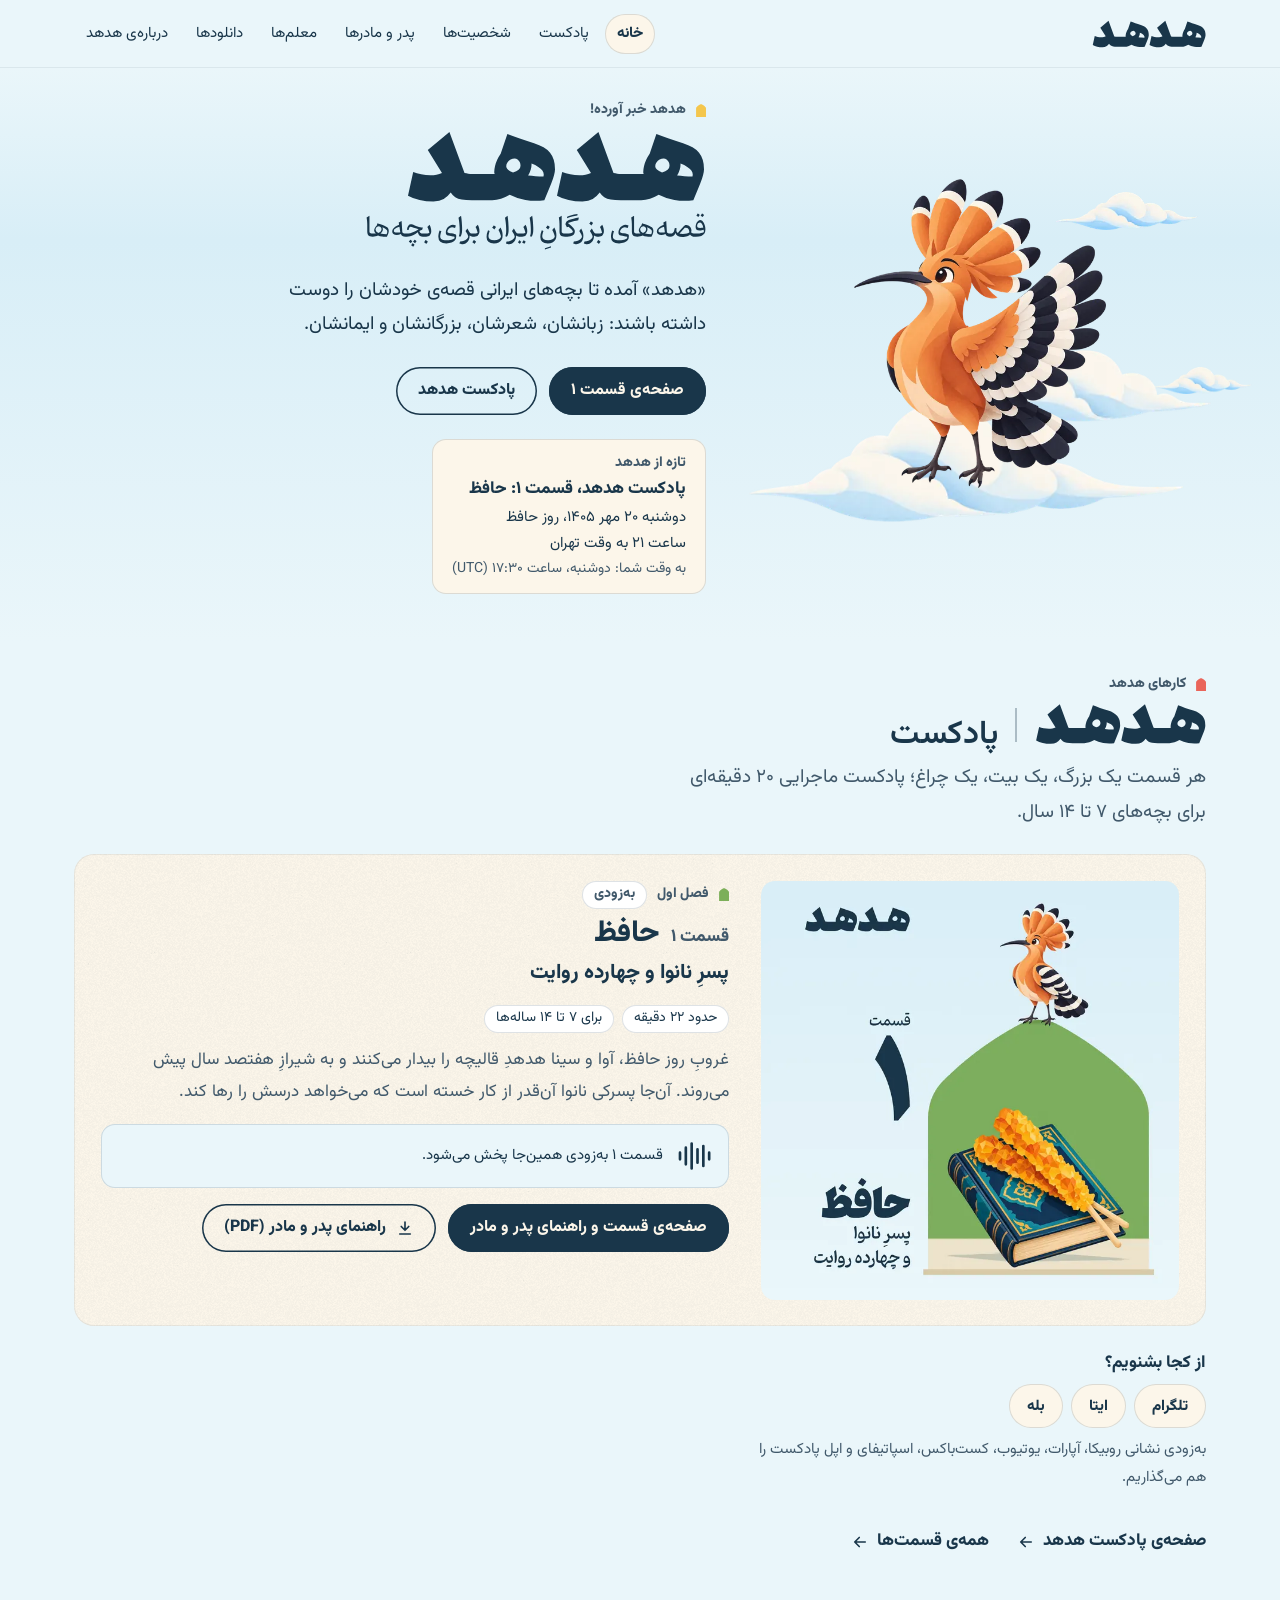
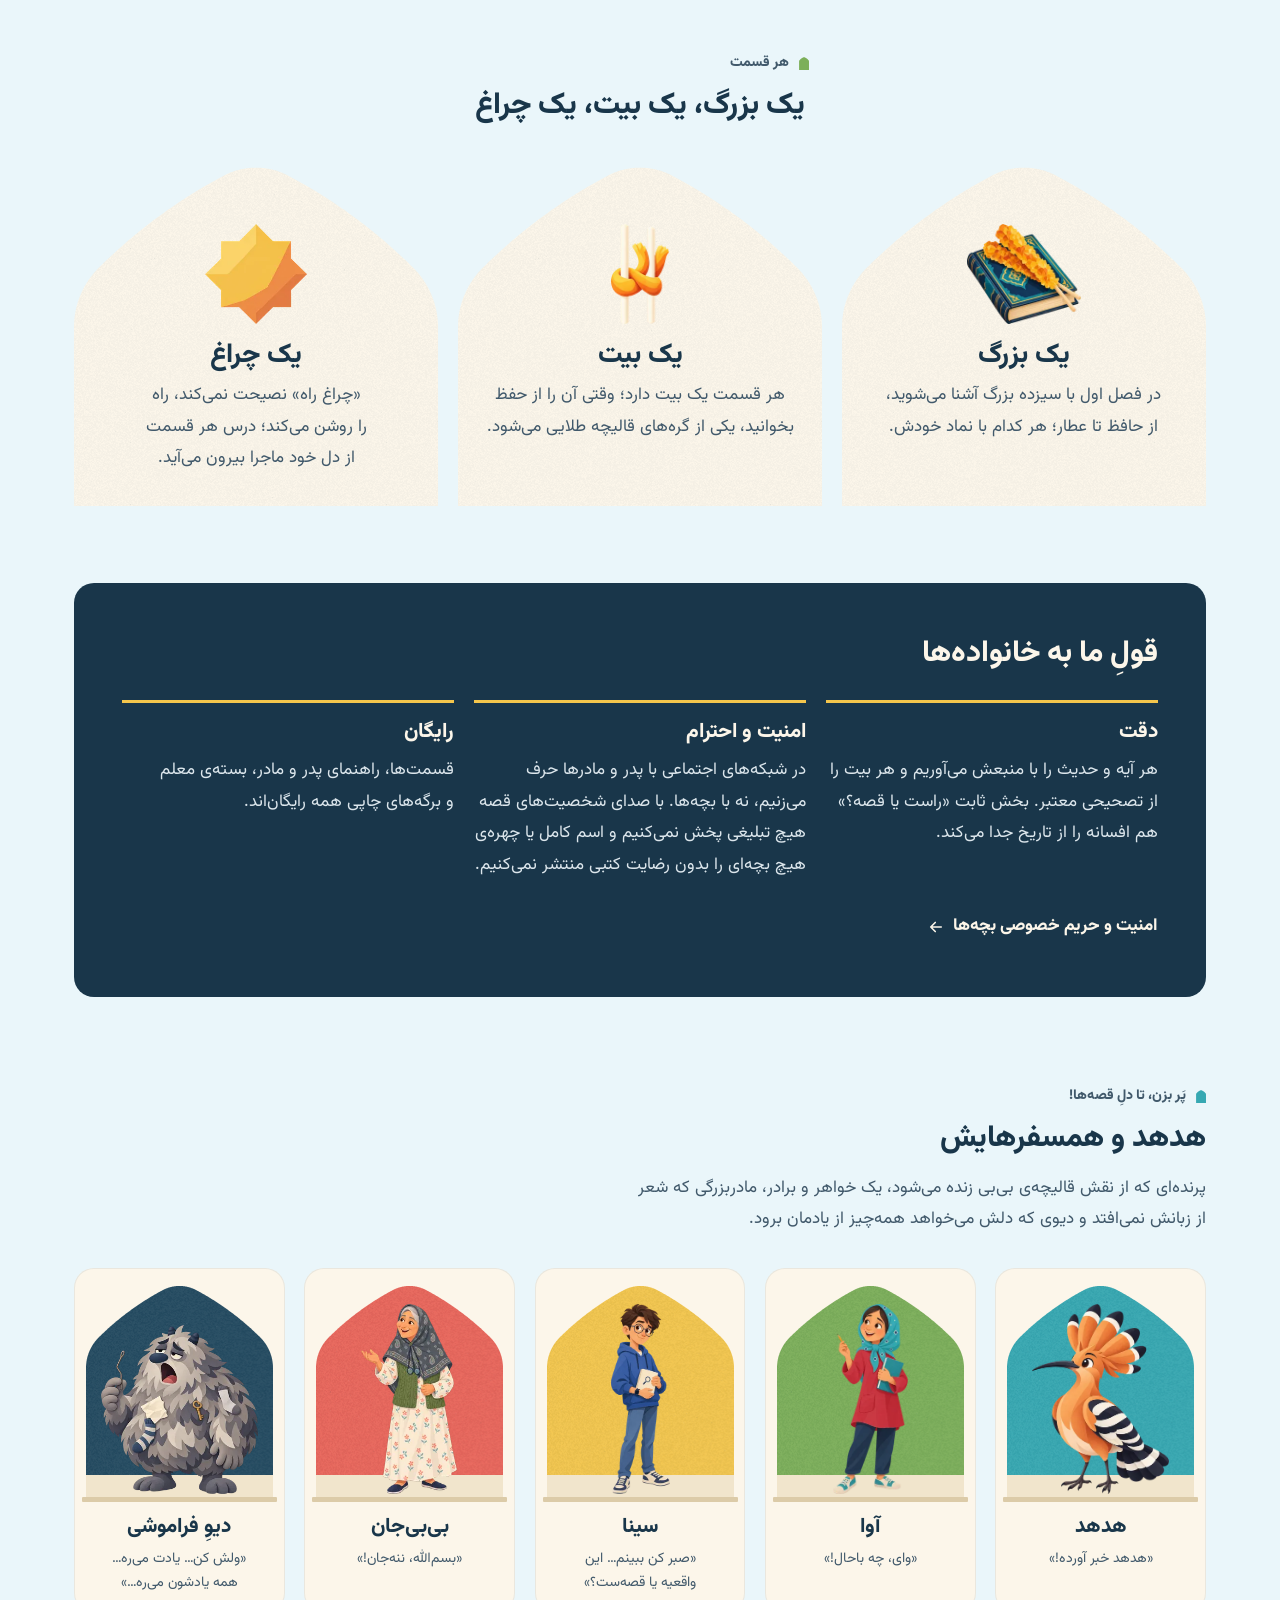
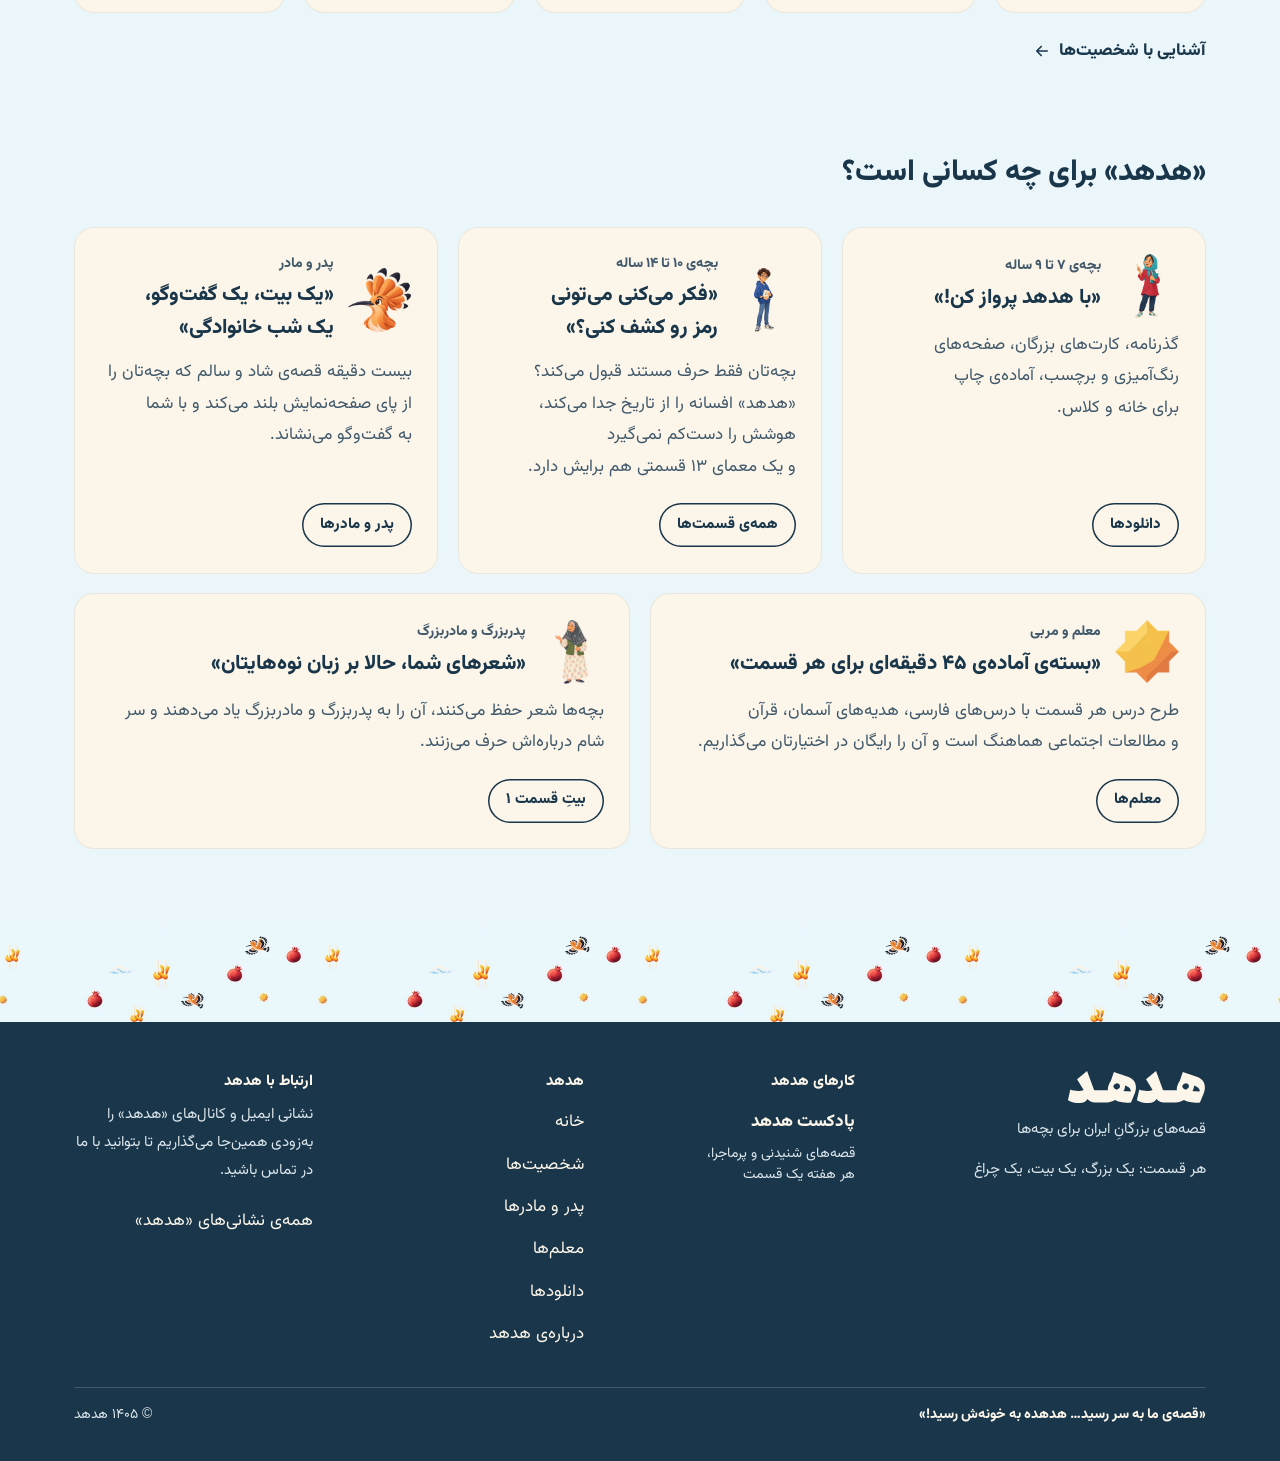
==== commit 4983508e: "«هدهد» website: episode 1 rewrite (new couplet, no hadith), real channel links, softer «چراغ راه» wo" ====
--- a/index.html
+++ b/index.html
@@ -62,10 +62,10 @@
 <h3 id="now-ep" class="ep-head"><span class="ep-num">قسمت ۱</span> حافظ</h3>
 <p class="ep-title">پسرِ نانوا و چهارده روایت</p></div>
 <div class="player player-wait" role="note"><svg viewBox="0 0 48 48" aria-hidden="true"><g fill="none" stroke="currentColor" stroke-width="3.2" stroke-linecap="round"><path d="M6 20v8M13 14v20M20 9v30M27 16v16M34 12v24M41 20v8"/></g></svg><p data-late="قسمت ۱ به‌زودی همین‌جا پخش می‌شود." data-at="2026-10-12T17:30:00Z">قسمت ۱ از دوشنبه ۲۰ مهر، ساعت ۲۱ به وقت تهران، همین‌جا پخش می‌شود.</p></div>
-<div class="ep-feature-about"><ul class="meta"><li class="chip">حدود ۲۱ دقیقه</li><li class="chip">برای ۷ تا ۱۴ ساله‌ها</li></ul><p class="logline">غروبِ روز حافظ، آوا و سینا هدهدِ قالیچه را بیدار می‌کنند و به شیرازِ هفتصد سال پیش می‌روند. آن‌جا پسرکی نانوا آن‌قدر از کار خسته است که می‌خواهد حفظ قرآن را رها کند.</p></div>
+<div class="ep-feature-about"><ul class="meta"><li class="chip">حدود ۲۲ دقیقه</li><li class="chip">برای ۷ تا ۱۴ ساله‌ها</li></ul><p class="logline">غروبِ روز حافظ، آوا و سینا هدهدِ قالیچه را بیدار می‌کنند و به شیرازِ هفتصد سال پیش می‌روند. آن‌جا پسرکی نانوا آن‌قدر از کار خسته است که می‌خواهد درسش را رها کند.</p></div>
 <div class="actions"><a class="btn btn-primary" href="/podcast/episode-01-hafez/">صفحه‌ی قسمت و راهنمای پدر و مادر</a><a class="btn btn-ghost" href="/downloads/hodhod-parent-guide-ep01.pdf" download><svg viewBox="0 0 24 24" aria-hidden="true"><path fill="none" stroke="currentColor" stroke-width="2.2" stroke-linecap="round" stroke-linejoin="round" d="M12 4v11m-5-5 5 5 5-5M5 20h14"/></svg>راهنمای پدر و مادر (PDF)</a></div>
 </article>
-<div class="platforms"><p class="note">به‌زودی «هدهد» را در تلگرام، ایتا، بله، روبیکا، آپارات، یوتیوب، کست‌باکس، اسپاتیفای و اپل پادکست هم می‌توانید بشنوید.</p></div>
+<div class="platforms"><h3>از کجا بشنویم؟</h3><ul><li><a class="platform" href="https://t.me/hodhod_club" rel="noopener">تلگرام</a></li><li><a class="platform" href="https://eitaa.com/hodhod_club" rel="noopener">ایتا</a></li><li><a class="platform" href="https://ble.ir/hodhod_club" rel="noopener">بله</a></li></ul><p class="note">به‌زودی نشانی روبیکا، آپارات، یوتیوب، کست‌باکس، اسپاتیفای و اپل پادکست را هم می‌گذاریم.</p></div>
 <p class="go-row"><a class="go" href="/podcast/">صفحه‌ی پادکست هدهد<svg viewBox="0 0 24 24" aria-hidden="true"><path fill="none" stroke="currentColor" stroke-width="2.2" stroke-linecap="round" stroke-linejoin="round" d="M19 12H5m6-6-6 6 6 6"/></svg></a><a class="go" href="/podcast/#season">همه‌ی قسمت‌ها<svg viewBox="0 0 24 24" aria-hidden="true"><path fill="none" stroke="currentColor" stroke-width="2.2" stroke-linecap="round" stroke-linejoin="round" d="M19 12H5m6-6-6 6 6 6"/></svg></a></p>
 </div>
 </div></section>
